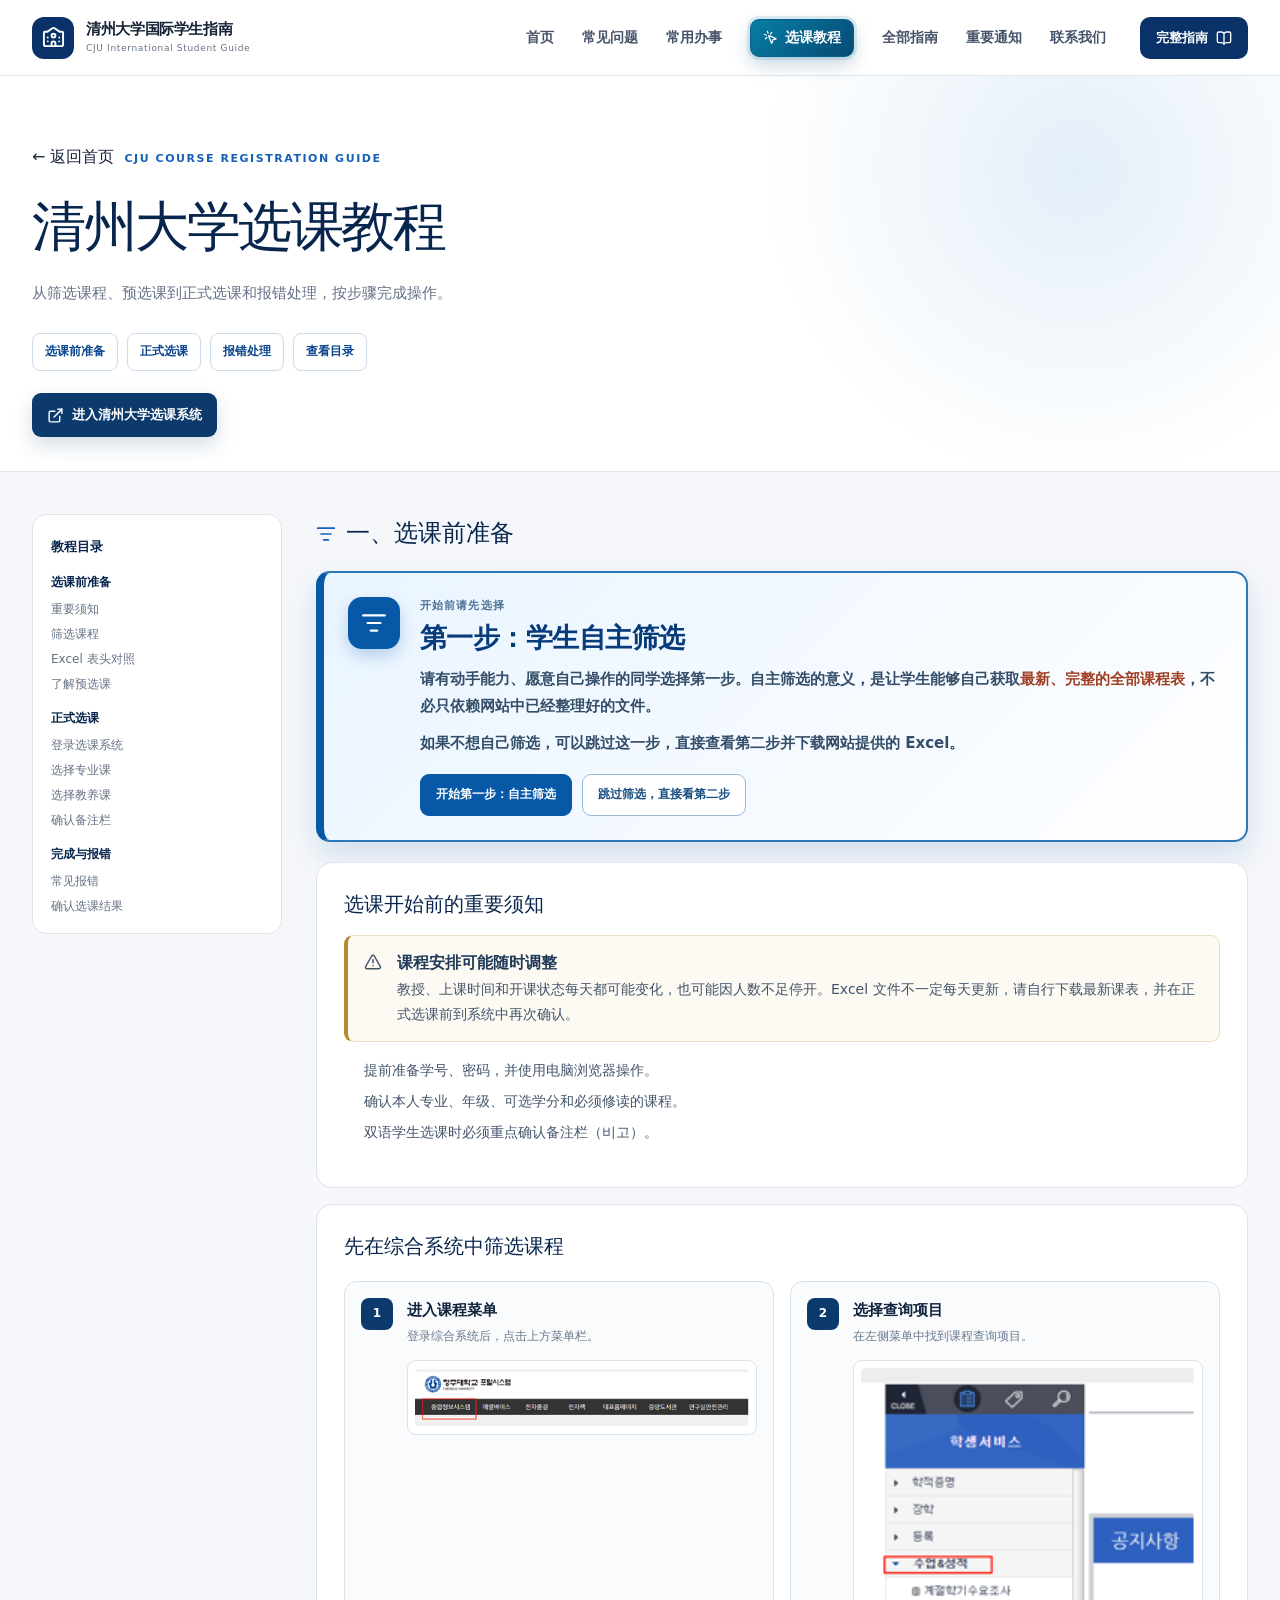
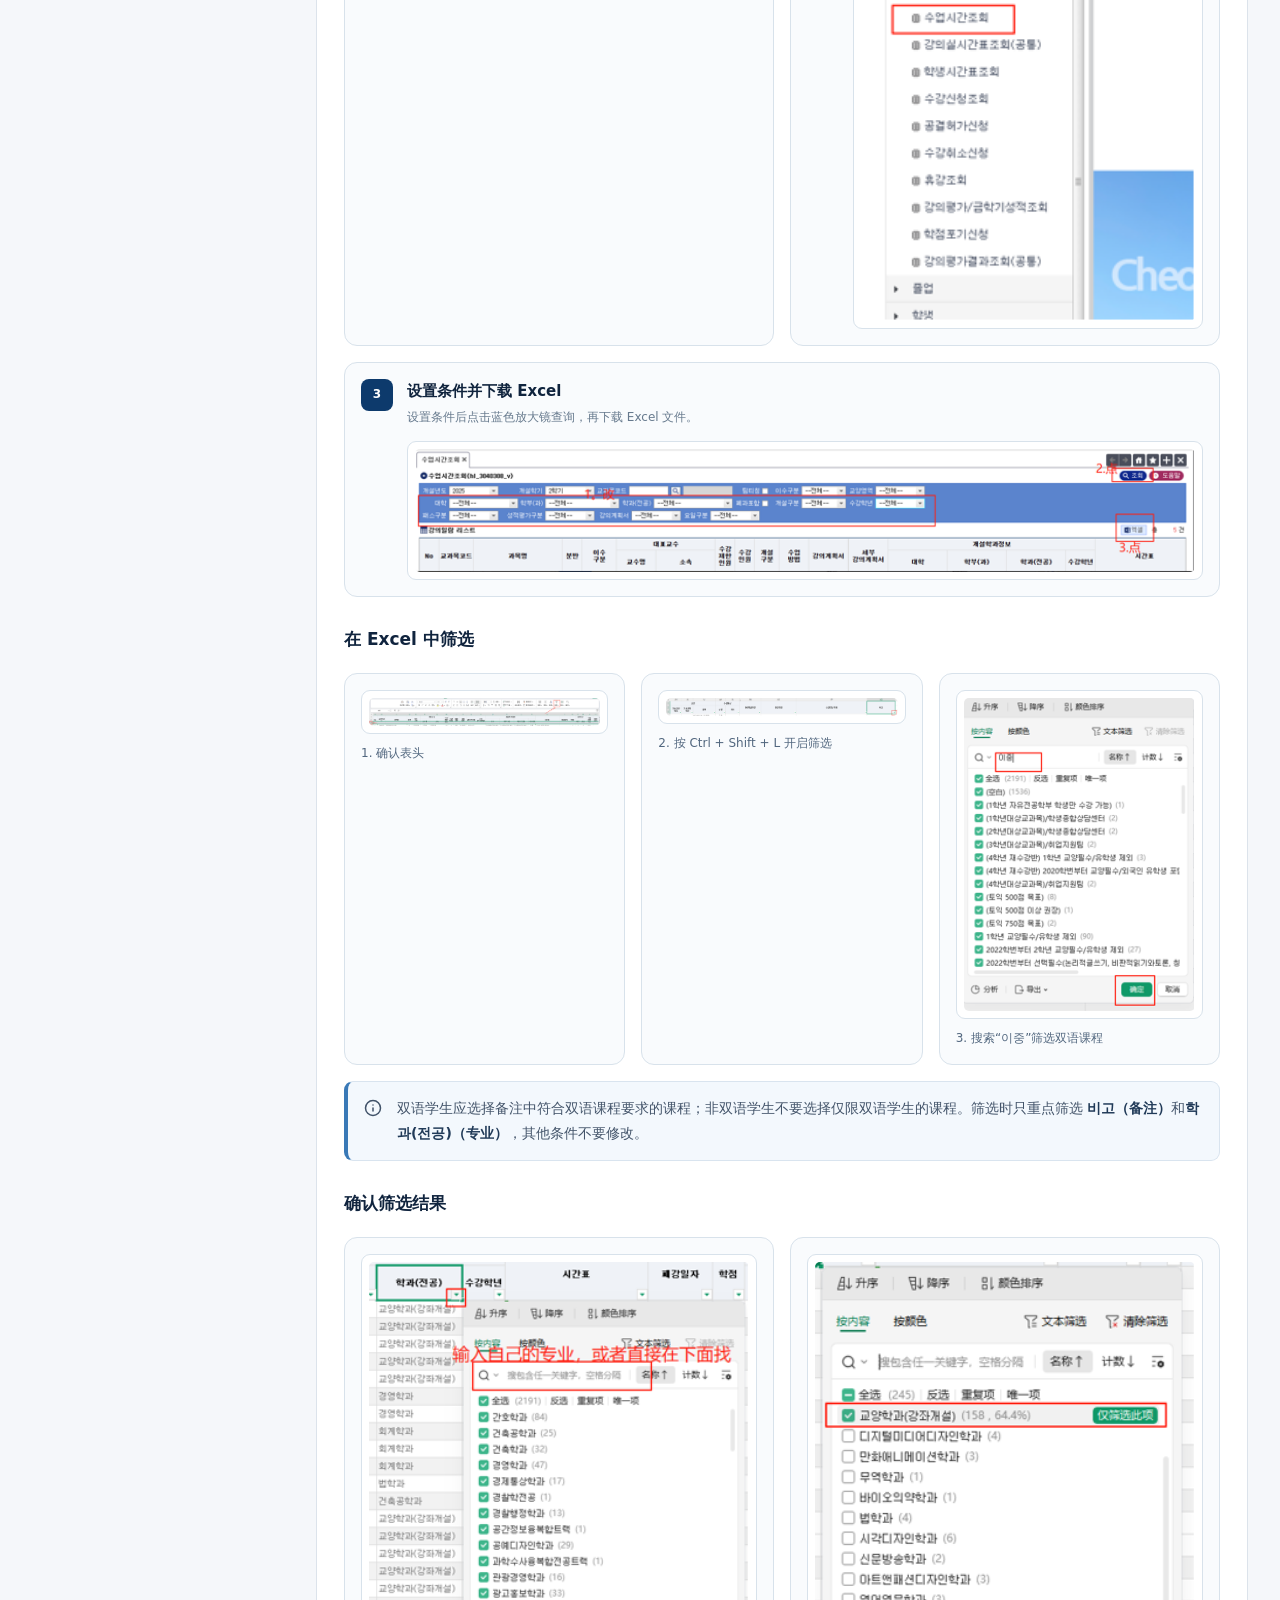
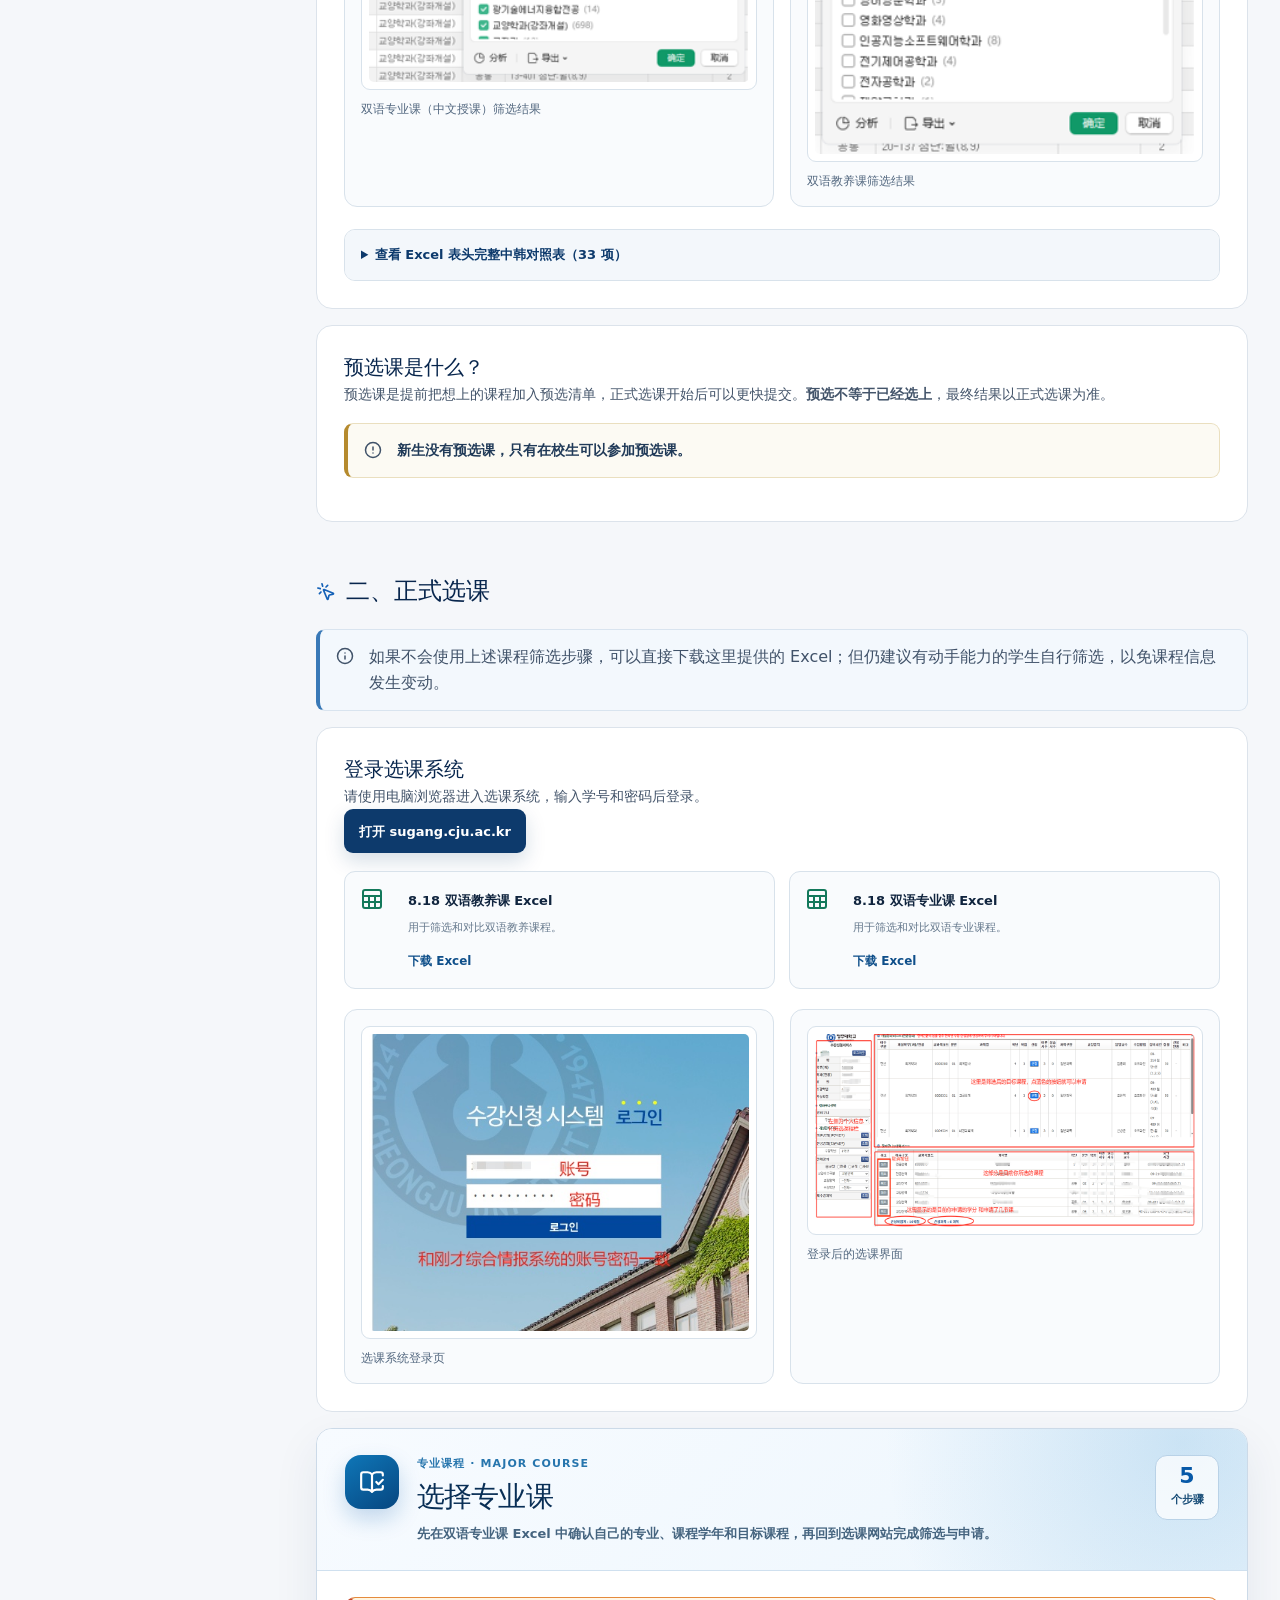
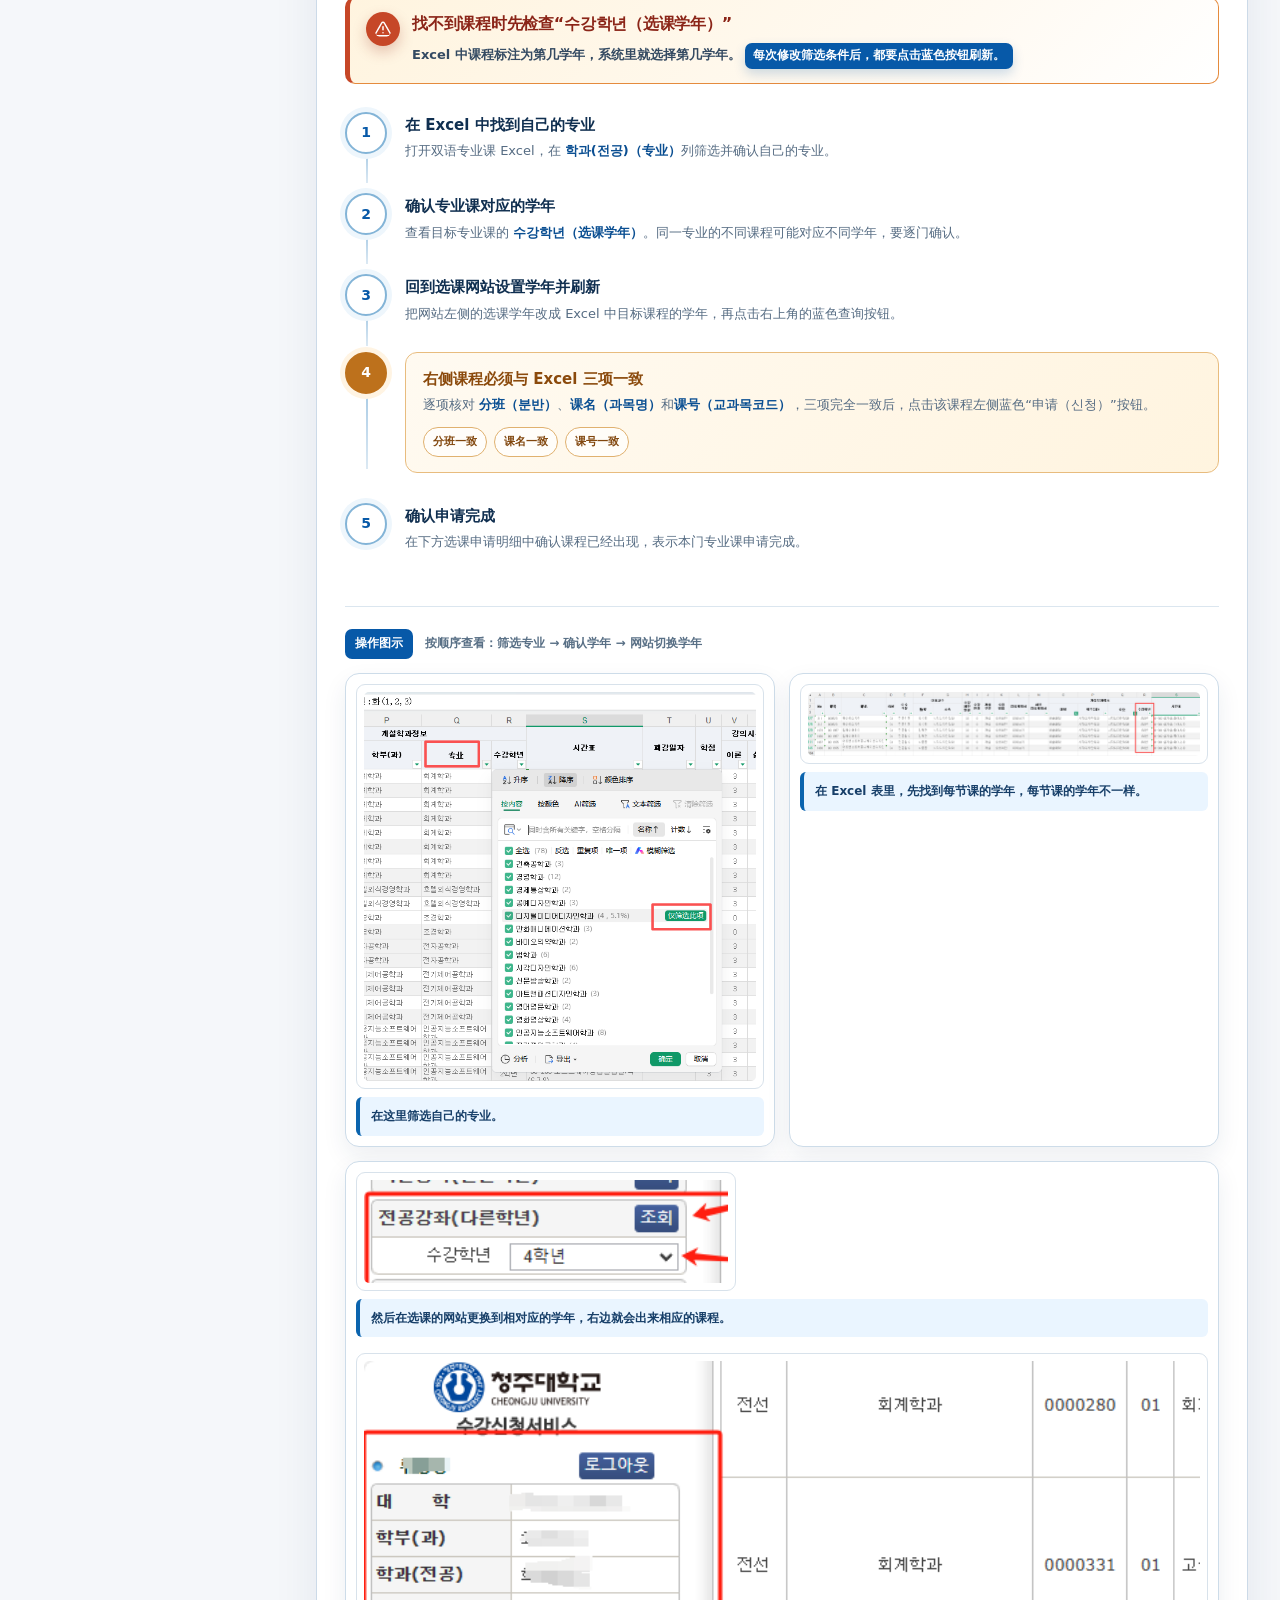
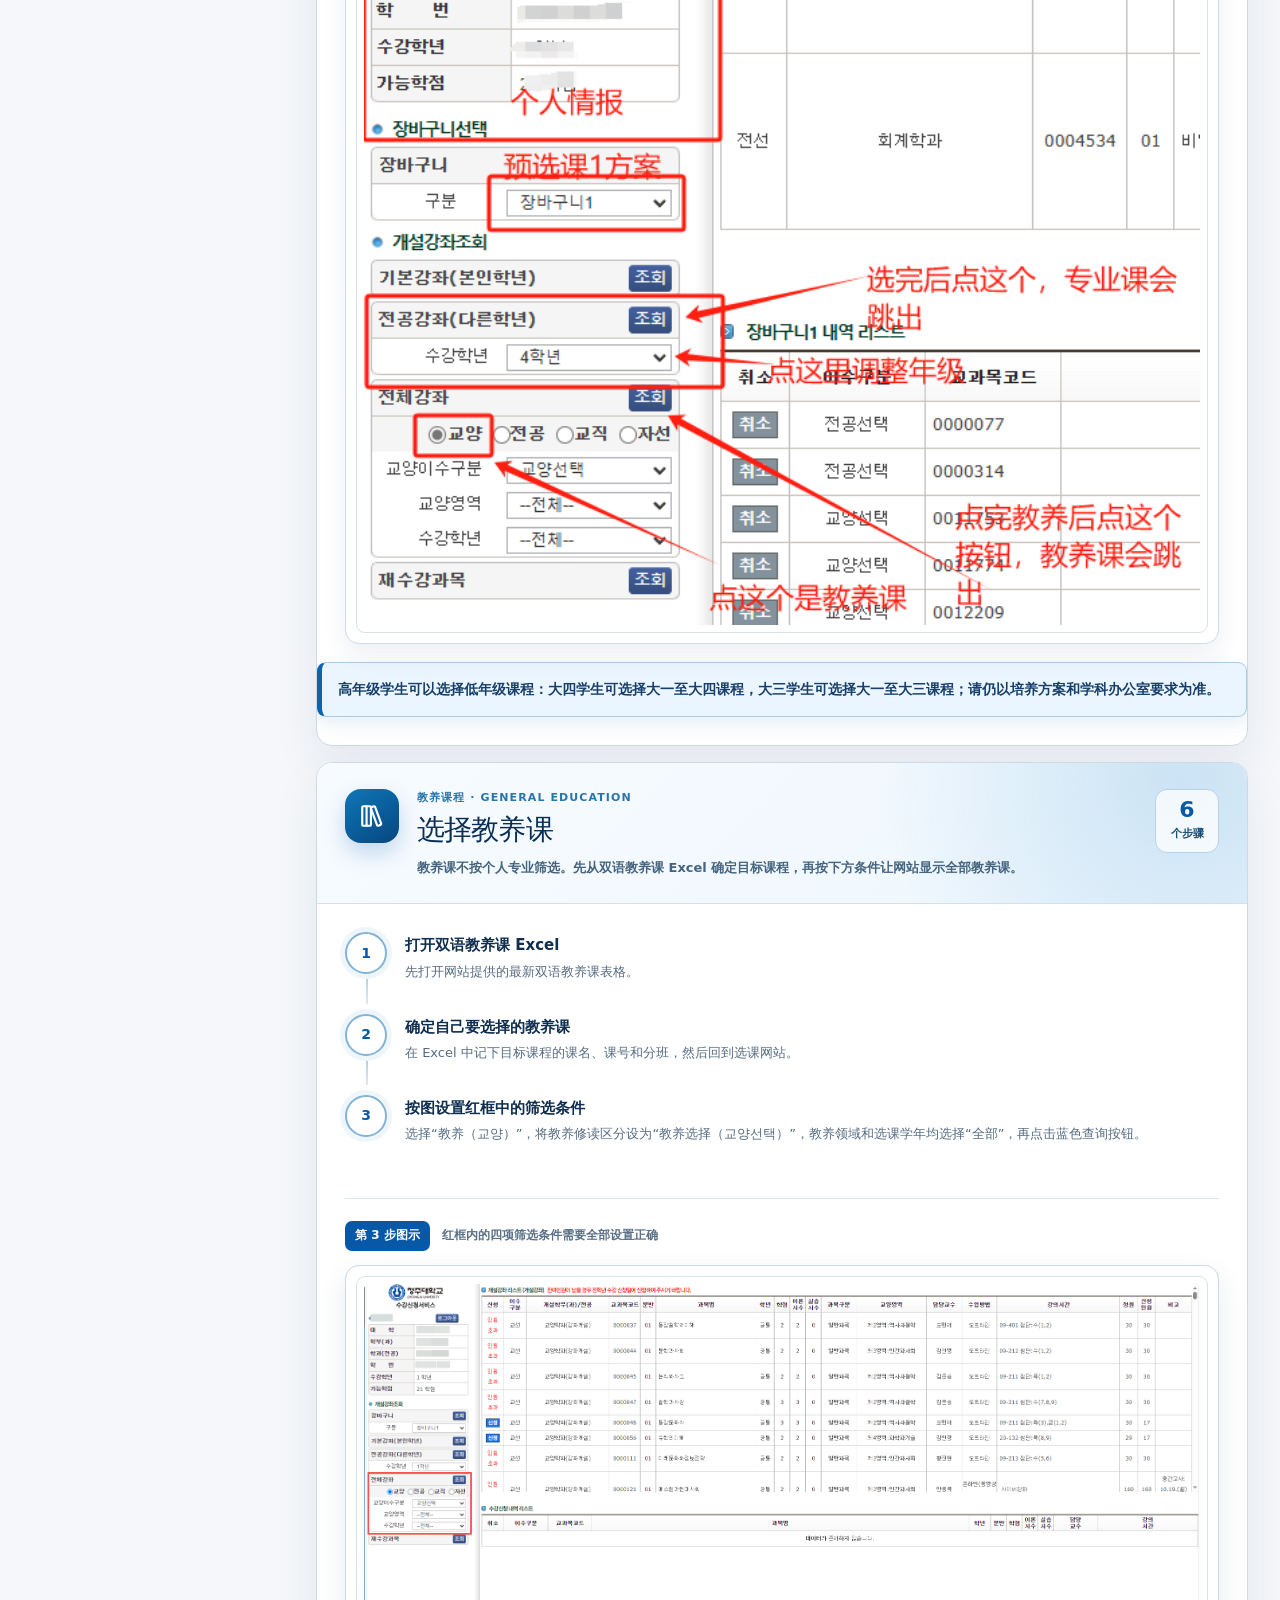
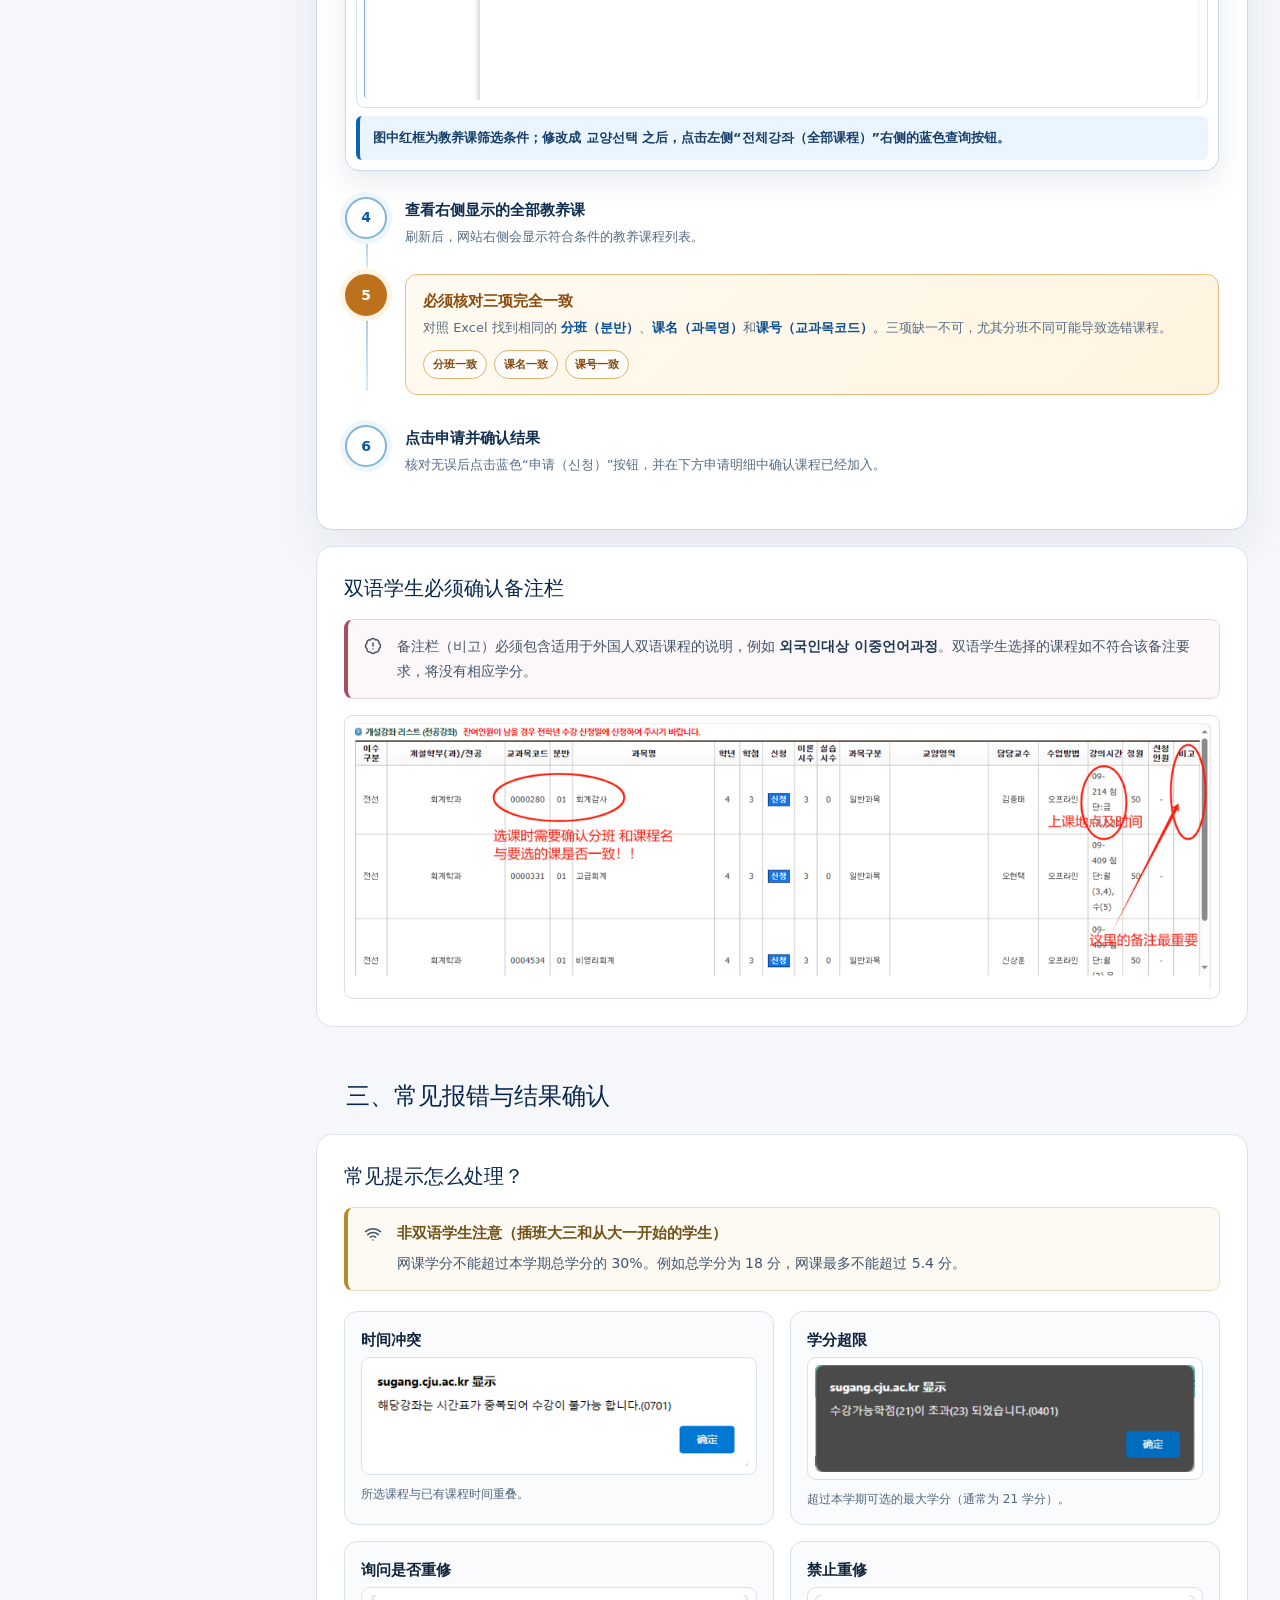
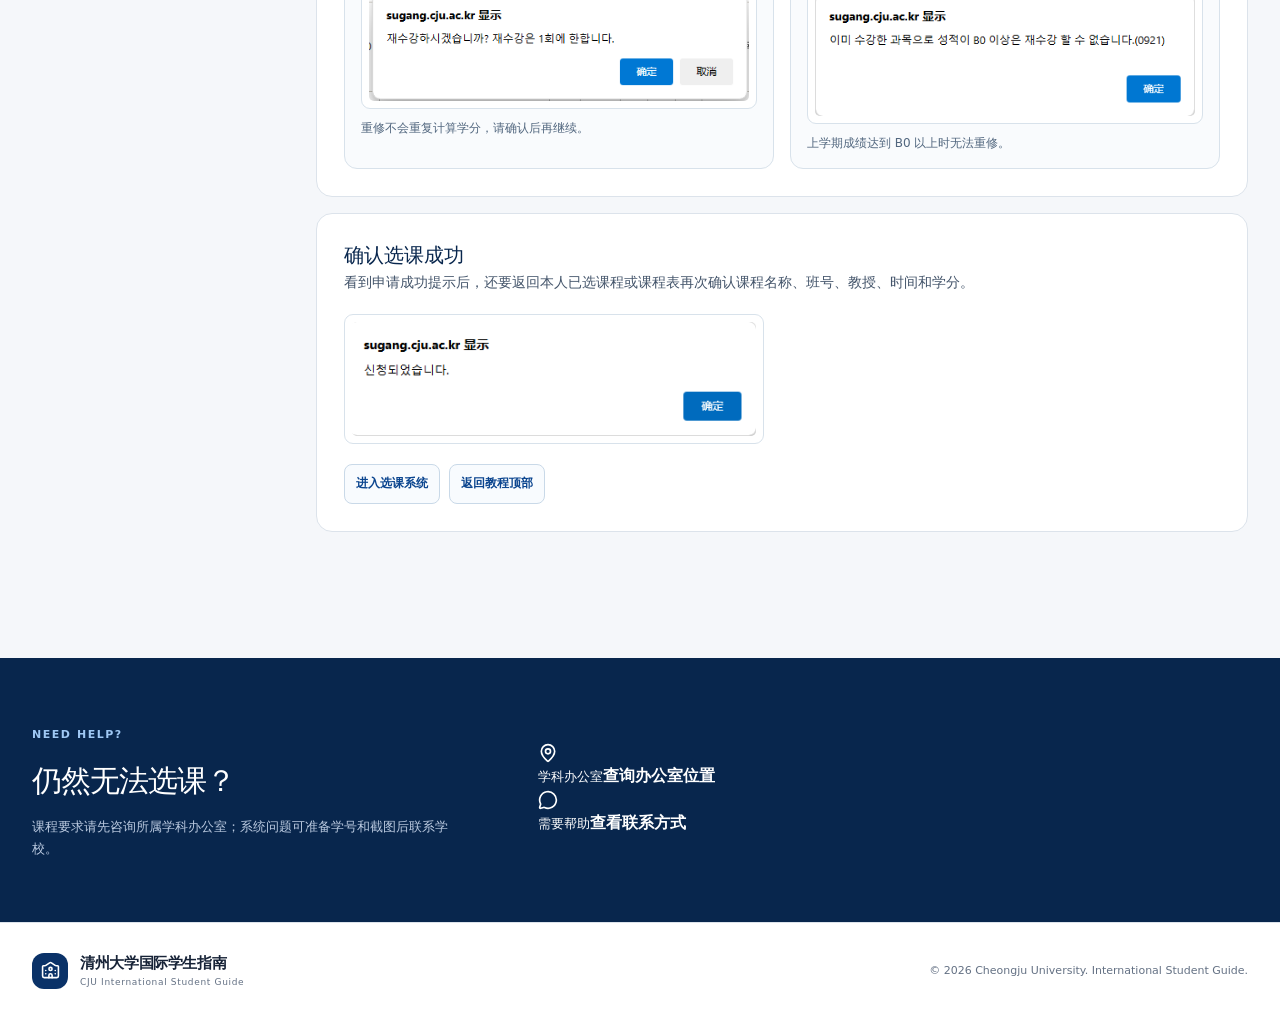
==== course-registration.html @ b204204f "Clarify general course filter instruction" ====
<!doctype html>
<html lang="zh-CN">
  <head>
    <meta charset="UTF-8" />
    <meta name="viewport" content="width=device-width, initial-scale=1.0" />
    <meta name="theme-color" content="#073b7a" />
    <title>清州大学选课教程</title>
    <meta
      name="description"
      content="清州大学国际学生课程筛选、预选课、正式选课和常见报错教程。"
    />
    <link href="assets/css/site.css?v=20260805-3" rel="stylesheet" />
    <link href="assets/css/portal-fixes.css?v=20260818-3" rel="stylesheet" />
  </head>
  <body class="portal-page faq-page course-registration-page">
    <header class="portal-header" data-portal-page="course"></header>

    <main>
      <section class="faq-hero course-registration-hero">
        <div class="portal-container">
          <a class="portal-breadcrumb" href="index.html">← 返回首页</a
          ><span class="portal-eyebrow">CJU COURSE REGISTRATION GUIDE</span>
          <h1>清州大学选课教程</h1>
          <p>从筛选课程、预选课到正式选课和报错处理，按步骤完成操作。</p>
          <nav class="faq-quick-nav" aria-label="选课教程目录">
            <a href="#prepare">选课前准备</a><a href="#register">正式选课</a
            ><a href="#errors">报错处理</a><a href="#course-directory">查看目录</a>
          </nav>
          <a
            class="course-system-button"
            href="https://sugang.cju.ac.kr"
            target="_blank"
            rel="noopener noreferrer"
          >
            <svg aria-hidden="true">
              <use href="assets/icons/lucide.svg#external-link"></use>
            </svg>
            进入清州大学选课系统
          </a>
        </div>
      </section>

      <div class="portal-container faq-layout course-registration-layout">
        <aside
          class="faq-directory"
          id="course-directory"
          aria-label="选课教程目录"
        >
          <strong>教程目录</strong>
          <nav aria-label="选课前准备">
            <span>选课前准备</span><a href="#important-notice">重要须知</a
            ><a href="#screen-courses">筛选课程</a
            ><a href="#term-table">Excel 表头对照</a
            ><a href="#preregistration">了解预选课</a>
          </nav>
          <nav aria-label="正式选课">
            <span>正式选课</span><a href="#login">登录选课系统</a
            ><a href="#choose-year">选择专业课</a
            ><a href="#choose-general">选择教养课</a
            ><a href="#check-remarks">确认备注栏</a>
          </nav>
          <nav aria-label="选课结果">
            <span>完成与报错</span><a href="#errors">常见报错</a
            ><a href="#success-check">确认选课结果</a>
          </nav>
        </aside>

        <div class="faq-content course-registration-content">
          <section class="faq-phase" id="prepare" aria-labelledby="prepare-title">
            <h2 class="faq-phase-title" id="prepare-title">
              <svg aria-hidden="true">
                <use href="assets/icons/lucide.svg#list-filter"></use></svg
              >一、选课前准备
            </h2>

            <div class="course-screening-choice" role="note">
              <svg aria-hidden="true">
                <use href="assets/icons/lucide.svg#list-filter"></use>
              </svg>
              <div>
                <span class="course-screening-choice-label">开始前请先选择</span>
                <strong>第一步：学生自主筛选</strong>
                <p>
                  请有动手能力、愿意自己操作的同学选择第一步。自主筛选的意义，是让学生能够自己获取<strong>最新、完整的全部课程表</strong>，不必只依赖网站中已经整理好的文件。
                </p>
                <p>
                  如果不想自己筛选，可以跳过这一步，直接查看第二步并下载网站提供的 Excel。
                </p>
                <div class="course-screening-choice-actions">
                  <a href="#screen-courses">开始第一步：自主筛选</a>
                  <a href="#register">跳过筛选，直接看第二步</a>
                </div>
              </div>
            </div>

            <article class="faq-article" id="important-notice">
              <h3>选课开始前的重要须知</h3>
              <div class="course-alert course-alert-warning">
                <svg aria-hidden="true">
                  <use href="assets/icons/lucide.svg#triangle-alert"></use>
                </svg>
                <div>
                  <strong>课程安排可能随时调整</strong>
                  <p>
                    教授、上课时间和开课状态每天都可能变化，也可能因人数不足停开。Excel
                    文件不一定每天更新，请自行下载最新课表，并在正式选课前到系统中再次确认。
                  </p>
                </div>
              </div>
              <ul>
                <li>提前准备学号、密码，并使用电脑浏览器操作。</li>
                <li>确认本人专业、年级、可选学分和必须修读的课程。</li>
                <li>双语学生选课时必须重点确认备注栏（비고）。</li>
              </ul>
            </article>

            <article class="faq-article" id="screen-courses">
              <h3>先在综合系统中筛选课程</h3>
              <div class="course-step-grid">
                <section class="course-step-card">
                  <span>1</span>
                  <div><h4>进入课程菜单</h4><p>登录综合系统后，点击上方菜单栏。</p></div>
                  <button class="course-image-button" type="button">
                    <img src="course_screen_step1.png" alt="进入课程筛选菜单" />
                  </button>
                </section>
                <section class="course-step-card">
                  <span>2</span>
                  <div><h4>选择查询项目</h4><p>在左侧菜单中找到课程查询项目。</p></div>
                  <button class="course-image-button" type="button">
                    <img src="course_screen_step2.png" alt="选择课程查询项目" />
                  </button>
                </section>
                <section class="course-step-card course-step-wide">
                  <span>3</span>
                  <div>
                    <h4>设置条件并下载 Excel</h4>
                    <p>设置条件后点击蓝色放大镜查询，再下载 Excel 文件。</p>
                  </div>
                  <button class="course-image-button" type="button">
                    <img src="course_screen_step3.png" alt="设置课程筛选条件并下载Excel" />
                  </button>
                </section>
              </div>
              <h4 class="course-subtitle">在 Excel 中筛选</h4>
              <div class="course-image-grid course-image-grid-three">
                <figure>
                  <button class="course-image-button" type="button">
                    <img src="excel_step_1.png" alt="查看Excel表头" />
                  </button>
                  <figcaption>1. 确认表头</figcaption>
                </figure>
                <figure>
                  <button class="course-image-button" type="button">
                    <img src="excel_step_2.png" alt="开启Excel筛选" />
                  </button>
                  <figcaption>2. 按 Ctrl + Shift + L 开启筛选</figcaption>
                </figure>
                <figure>
                  <button class="course-image-button" type="button">
                    <img src="excel_step_3.png" alt="筛选双语课程" />
                  </button>
                  <figcaption>3. 搜索“이중”筛选双语课程</figcaption>
                </figure>
              </div>
              <div class="course-alert course-alert-info">
                <svg aria-hidden="true"><use href="assets/icons/lucide.svg#info"></use></svg>
                <div>
                  <p>
                    双语学生应选择备注中符合双语课程要求的课程；非双语学生不要选择仅限双语学生的课程。筛选时只重点筛选
                    <strong>비고（备注）</strong>和<strong>학과(전공)（专业）</strong>，其他条件不要修改。
                  </p>
                </div>
              </div>
              <h4 class="course-subtitle">确认筛选结果</h4>
              <div class="course-image-grid">
                <figure>
                  <button class="course-image-button" type="button">
                    <img src="excel_result_major.png" alt="双语专业课筛选结果示例" />
                  </button>
                  <figcaption>双语专业课（中文授课）筛选结果</figcaption>
                </figure>
                <figure>
                  <button class="course-image-button" type="button">
                    <img src="excel_result_general.png" alt="双语教养课筛选结果示例" />
                  </button>
                  <figcaption>双语教养课筛选结果</figcaption>
                </figure>
              </div>
              <details class="course-term-table" id="term-table">
                <summary>查看 Excel 表头完整中韩对照表（33 项）</summary>
                <div>
                  <table>
                    <thead>
                      <tr><th>No</th><th>韩文</th><th>中文</th></tr>
                    </thead>
                    <tbody>
                      <tr><td>1</td><td>비고</td><td>备注（重要）</td></tr>
                      <tr><td>2</td><td>교과목코드</td><td>课程代码</td></tr>
                      <tr><td>3</td><td>과목명</td><td>课程名称</td></tr>
                      <tr><td>4</td><td>분반</td><td>分班／班号（Section）</td></tr>
                      <tr><td>5</td><td>이수구분</td><td>修读类别／修课区分</td></tr>
                      <tr><td>6</td><td>대표교수</td><td>负责教授</td></tr>
                      <tr><td>7</td><td>수강제한인원</td><td>选课人数上限</td></tr>
                      <tr><td>8</td><td>수강인원</td><td>已选人数</td></tr>
                      <tr><td>9</td><td>개설구분</td><td>开课类别／开设区分</td></tr>
                      <tr><td>10</td><td>수업방법</td><td>授课方式（线上／线下／混合等）</td></tr>
                      <tr><td>11</td><td>강의계획서</td><td>课程教学大纲</td></tr>
                      <tr><td>12</td><td>강의미리보기</td><td>课程预览</td></tr>
                      <tr><td>13</td><td>세부 강의계획서</td><td>详细教学计划</td></tr>
                      <tr><td>14</td><td>개설학과정보</td><td>开课院系信息（组）</td></tr>
                      <tr><td>15</td><td>시간표</td><td>课表／时间表</td></tr>
                      <tr><td>16</td><td>폐강일자</td><td>撤课／停开日期</td></tr>
                      <tr><td>17</td><td>학점</td><td>学分</td></tr>
                      <tr><td>18</td><td>강의시수</td><td>授课时数</td></tr>
                      <tr><td>19</td><td>수업진행구분</td><td>授课实施类别（进程区分）</td></tr>
                      <tr><td>20</td><td>90분 여부</td><td>是否为 90 分钟（单节）</td></tr>
                      <tr><td>21</td><td>패스 과목 여부</td><td>是否为 P/F 课程（及格／不计分）</td></tr>
                      <tr><td>22</td><td>성적 평가 구분</td><td>成绩评定方式</td></tr>
                      <tr><td>23</td><td>상대 평가 구분</td><td>相对评价区分（曲线评分）</td></tr>
                      <tr><td>24</td><td>강의 평가 여부</td><td>是否进行课程评估</td></tr>
                      <tr><td>25</td><td>강좌유형</td><td>课程／讲座类型</td></tr>
                      <tr><td>26</td><td>교과목유형</td><td>科目类型</td></tr>
                      <tr><td>27</td><td>강의유형</td><td>授课类型（讲授／研讨／实验等）</td></tr>
                      <tr><td>28</td><td>교과요소</td><td>课程要素</td></tr>
                      <tr><td>29</td><td>교양</td><td>通识（组）</td></tr>
                      <tr><td>30</td><td>수강대상</td><td>选课对象／面向对象</td></tr>
                      <tr><td>31</td><td>8대핵심역량</td><td>八大核心能力</td></tr>
                      <tr><td>32</td><td>전공역량</td><td>专业能力</td></tr>
                      <tr><td>33</td><td>수강가능학과</td><td>可选课院系／专业</td></tr>
                    </tbody>
                  </table>
                </div>
              </details>
            </article>

            <article class="faq-article" id="preregistration">
              <h3>预选课是什么？</h3>
              <p>
                预选课是提前把想上的课程加入预选清单，正式选课开始后可以更快提交。<strong>预选不等于已经选上</strong>，最终结果以正式选课为准。
              </p>
              <div class="course-alert course-alert-warning">
                <svg aria-hidden="true"><use href="assets/icons/lucide.svg#circle-alert"></use></svg>
                <p><strong>新生没有预选课，只有在校生可以参加预选课。</strong></p>
              </div>
            </article>
          </section>

          <section class="faq-phase" id="register" aria-labelledby="register-title">
            <h2 class="faq-phase-title" id="register-title">
              <svg aria-hidden="true">
                <use href="assets/icons/lucide.svg#mouse-pointer-click"></use></svg
              >二、正式选课
            </h2>
            <div class="course-alert">
              <svg aria-hidden="true"><use href="assets/icons/lucide.svg#info"></use></svg>
              <p>
                如果不会使用上述课程筛选步骤，可以直接下载这里提供的 Excel；但仍建议有动手能力的学生自行筛选，以免课程信息发生变动。
              </p>
            </div>

            <article class="faq-article" id="login">
              <h3>登录选课系统</h3>
              <p>请使用电脑浏览器进入选课系统，输入学号和密码后登录。</p>
              <a
                class="course-inline-link"
                href="https://sugang.cju.ac.kr"
                target="_blank"
                rel="noopener noreferrer"
                >打开 sugang.cju.ac.kr</a
              >
              <div class="course-download-grid">
                <section>
                  <svg aria-hidden="true"><use href="assets/icons/lucide.svg#sheet"></use></svg>
                  <div>
                    <strong>8.18 双语教养课 Excel</strong>
                    <p>用于筛选和对比双语教养课程。</p>
                    <a
                      href="downloads/2026-08-18-bilingual-general-courses.xlsx"
                      download="8.18 双语教养课.xlsx"
                      >下载 Excel</a
                    >
                  </div>
                </section>
                <section>
                  <svg aria-hidden="true"><use href="assets/icons/lucide.svg#sheet"></use></svg>
                  <div>
                    <strong>8.18 双语专业课 Excel</strong>
                    <p>用于筛选和对比双语专业课程。</p>
                    <a
                      href="downloads/2026-08-18-bilingual-major-courses.xlsx"
                      download="8.18 双语专业课.xlsx"
                      >下载 Excel</a
                    >
                  </div>
                </section>
              </div>
              <div class="course-image-grid">
                <figure>
                  <button class="course-image-button" type="button">
                    <img src="sugang_main.png" alt="清州大学选课系统登录页面" />
                  </button>
                  <figcaption>选课系统登录页</figcaption>
                </figure>
                <figure>
                  <button class="course-image-button" type="button">
                    <img src="sugang_interface_1.png" alt="清州大学选课系统主界面" />
                  </button>
                  <figcaption>登录后的选课界面</figcaption>
                </figure>
              </div>
            </article>

            <article class="faq-article course-path-module course-path-major" id="choose-year">
              <header class="course-path-header">
                <span class="course-path-icon" aria-hidden="true">
                  <svg><use href="assets/icons/lucide.svg#book-open-check"></use></svg>
                </span>
                <div class="course-path-heading">
                  <span class="course-path-eyebrow">专业课程 · MAJOR COURSE</span>
                  <h3>选择专业课</h3>
                  <p class="course-section-lead">
                    先在双语专业课 Excel 中确认自己的专业、课程学年和目标课程，再回到选课网站完成筛选与申请。
                  </p>
                </div>
                <span class="course-path-count"><strong>5</strong><small>个步骤</small></span>
              </header>
              <div class="course-alert course-alert-critical" role="alert">
                <svg aria-hidden="true"><use href="assets/icons/lucide.svg#triangle-alert"></use></svg>
                <div>
                  <strong>找不到课程时先检查“수강학년（选课学年）”</strong>
                  <p>
                    Excel 中课程标注为第几学年，系统里就选择第几学年。<span
                      >每次修改筛选条件后，都要点击蓝色按钮刷新。</span
                    >
                  </p>
                </div>
              </div>
              <ol class="course-selection-flow" aria-label="专业课选择步骤">
                <li>
                  <span>1</span>
                  <div>
                    <strong>在 Excel 中找到自己的专业</strong>
                    <p>打开双语专业课 Excel，在 <b>학과(전공)（专业）</b>列筛选并确认自己的专业。</p>
                  </div>
                </li>
                <li>
                  <span>2</span>
                  <div>
                    <strong>确认专业课对应的学年</strong>
                    <p>查看目标专业课的 <b>수강학년（选课学年）</b>。同一专业的不同课程可能对应不同学年，要逐门确认。</p>
                  </div>
                </li>
                <li>
                  <span>3</span>
                  <div>
                    <strong>回到选课网站设置学年并刷新</strong>
                    <p>把网站左侧的选课学年改成 Excel 中目标课程的学年，再点击右上角的蓝色查询按钮。</p>
                  </div>
                </li>
                <li class="course-selection-match">
                  <span>4</span>
                  <div>
                    <strong>右侧课程必须与 Excel 三项一致</strong>
                    <p>逐项核对 <b>分班（분반）</b>、<b>课名（과목명）</b>和<b>课号（교과목코드）</b>，三项完全一致后，点击该课程左侧蓝色“申请（신청）”按钮。</p>
                    <span class="course-match-pills"><em>分班一致</em><em>课名一致</em><em>课号一致</em></span>
                  </div>
                </li>
                <li>
                  <span>5</span>
                  <div>
                    <strong>确认申请完成</strong>
                    <p>在下方选课申请明细中确认课程已经出现，表示本门专业课申请完成。</p>
                  </div>
                </li>
              </ol>
              <div class="course-reference-heading">
                <span>操作图示</span>
                <p>按顺序查看：筛选专业 → 确认学年 → 网站切换学年</p>
              </div>
              <div class="course-year-steps">
                <figure class="course-year-step course-year-step-filter">
                  <button class="course-image-button" type="button">
                    <img
                      loading="lazy"
                      decoding="async"
                      src="course_major_filter.png"
                      alt="在 Excel 专业列中筛选自己的专业"
                    />
                  </button>
                  <figcaption>在这里筛选自己的专业。</figcaption>
                </figure>
                <figure class="course-year-step course-year-step-excel">
                  <button class="course-image-button" type="button">
                    <img
                      loading="lazy"
                      decoding="async"
                      src="course_year_excel.png"
                      alt="在 Excel 选课学年列中确认每节课的学年"
                    />
                  </button>
                  <figcaption>
                    在 Excel 表里，先找到每节课的学年，每节课的学年不一样。
                  </figcaption>
                </figure>
                <figure class="course-year-step course-year-step-system">
                  <button class="course-image-button" type="button">
                    <img
                      loading="lazy"
                      decoding="async"
                      src="course_year_system.png"
                      alt="在选课网站切换到课程对应的选课学年"
                    />
                  </button>
                  <figcaption>
                    然后在选课的网站更换到相对应的学年，右边就会出来相应的课程。
                  </figcaption>
                  <button
                    class="course-image-button course-year-result-image"
                    type="button"
                  >
                    <img
                      loading="lazy"
                      decoding="async"
                      src="sugang_refresh.png"
                      alt="选择对应学年并刷新后显示相应课程"
                    />
                  </button>
                </figure>
              </div>
              <p class="course-year-scope-note">
                高年级学生可以选择低年级课程：大四学生可选择大一至大四课程，大三学生可选择大一至大三课程；请仍以培养方案和学科办公室要求为准。
              </p>
            </article>

            <article class="faq-article course-path-module course-path-general" id="choose-general">
              <header class="course-path-header">
                <span class="course-path-icon" aria-hidden="true">
                  <svg><use href="assets/icons/lucide.svg#library-big"></use></svg>
                </span>
                <div class="course-path-heading">
                  <span class="course-path-eyebrow">教养课程 · GENERAL EDUCATION</span>
                  <h3>选择教养课</h3>
                  <p class="course-section-lead">
                    教养课不按个人专业筛选。先从双语教养课 Excel 确定目标课程，再按下方条件让网站显示全部教养课。
                  </p>
                </div>
                <span class="course-path-count"><strong>6</strong><small>个步骤</small></span>
              </header>
              <ol class="course-selection-flow" aria-label="教养课选择步骤前半部分">
                <li>
                  <span>1</span>
                  <div>
                    <strong>打开双语教养课 Excel</strong>
                    <p>先打开网站提供的最新双语教养课表格。</p>
                  </div>
                </li>
                <li>
                  <span>2</span>
                  <div>
                    <strong>确定自己要选择的教养课</strong>
                    <p>在 Excel 中记下目标课程的课名、课号和分班，然后回到选课网站。</p>
                  </div>
                </li>
                <li>
                  <span>3</span>
                  <div>
                    <strong>按图设置红框中的筛选条件</strong>
                    <p>选择“教养（교양）”，将教养修读区分设为“教养选择（교양선택）”，教养领域和选课学年均选择“全部”，再点击蓝色查询按钮。</p>
                  </div>
                </li>
              </ol>
              <div class="course-reference-heading course-reference-heading-compact">
                <span>第 3 步图示</span>
                <p>红框内的四项筛选条件需要全部设置正确</p>
              </div>
              <figure class="course-general-filter-figure">
                <button class="course-image-button" type="button">
                  <img
                    loading="lazy"
                    decoding="async"
                    src="course_general_filter.png"
                    alt="教养课筛选条件：选择教养、教养选择，并将教养领域和选课学年设为全部"
                  />
                </button>
                <figcaption>图中红框为教养课筛选条件；修改成 교양선택 之后，点击左侧“전체강좌（全部课程）”右侧的蓝色查询按钮。</figcaption>
              </figure>
              <ol class="course-selection-flow course-selection-flow-continued" aria-label="教养课选择步骤后半部分">
                <li>
                  <span>4</span>
                  <div>
                    <strong>查看右侧显示的全部教养课</strong>
                    <p>刷新后，网站右侧会显示符合条件的教养课程列表。</p>
                  </div>
                </li>
                <li class="course-selection-match">
                  <span>5</span>
                  <div>
                    <strong>必须核对三项完全一致</strong>
                    <p>对照 Excel 找到相同的 <b>分班（분반）</b>、<b>课名（과목명）</b>和<b>课号（교과목코드）</b>。三项缺一不可，尤其分班不同可能导致选错课程。</p>
                    <span class="course-match-pills"><em>分班一致</em><em>课名一致</em><em>课号一致</em></span>
                  </div>
                </li>
                <li>
                  <span>6</span>
                  <div>
                    <strong>点击申请并确认结果</strong>
                    <p>核对无误后点击蓝色“申请（신청）”按钮，并在下方申请明细中确认课程已经加入。</p>
                  </div>
                </li>
              </ol>
            </article>

            <article class="faq-article" id="check-remarks">
              <h3>双语学生必须确认备注栏</h3>
              <div class="course-alert course-alert-danger">
                <svg aria-hidden="true"><use href="assets/icons/lucide.svg#badge-alert"></use></svg>
                <p>
                  备注栏（비고）必须包含适用于外国人双语课程的说明，例如
                  <strong>외국인대상 이중언어과정</strong>。双语学生选择的课程如不符合该备注要求，将没有相应学分。
                </p>
              </div>
              <button class="course-image-button" type="button">
                <img src="sugang_remarks.png" alt="选课系统备注栏确认示意图" />
              </button>
            </article>
          </section>

          <section class="faq-phase" id="errors" aria-labelledby="errors-title">
            <h2 class="faq-phase-title" id="errors-title">
              <svg aria-hidden="true">
                <use href="assets/icons/lucide.svg#circle-help"></use></svg
              >三、常见报错与结果确认
            </h2>
            <article class="faq-article">
              <h3>常见提示怎么处理？</h3>
              <div class="course-alert course-alert-warning">
                <svg aria-hidden="true"><use href="assets/icons/lucide.svg#wifi"></use></svg>
                <div>
                  <strong class="course-alert-heading"
                    >非双语学生注意（插班大三和从大一开始的学生）</strong
                  >
                  <p>
                    网课学分不能超过本学期总学分的 30%。例如总学分为 18 分，网课最多不能超过
                    5.4 分。
                  </p>
                </div>
              </div>
              <div class="course-error-grid">
                <figure>
                  <h4>时间冲突</h4>
                  <button class="course-image-button" type="button">
                    <img src="sugang_error_1.png" alt="选课时间冲突提示" />
                  </button>
                  <figcaption>所选课程与已有课程时间重叠。</figcaption>
                </figure>
                <figure>
                  <h4>学分超限</h4>
                  <button class="course-image-button" type="button">
                    <img src="sugang_credit_limit.png" alt="选课学分超限提示" />
                  </button>
                  <figcaption>超过本学期可选的最大学分（通常为 21 学分）。</figcaption>
                </figure>
                <figure>
                  <h4>询问是否重修</h4>
                  <button class="course-image-button" type="button">
                    <img src="sugang_retake_ask.png" alt="选课系统询问是否重修" />
                  </button>
                  <figcaption>重修不会重复计算学分，请确认后再继续。</figcaption>
                </figure>
                <figure>
                  <h4>禁止重修</h4>
                  <button class="course-image-button" type="button">
                    <img src="sugang_retake_ban.png" alt="选课系统禁止重修提示" />
                  </button>
                  <figcaption>上学期成绩达到 B0 以上时无法重修。</figcaption>
                </figure>
              </div>
            </article>

            <article class="faq-article" id="success-check">
              <h3>确认选课成功</h3>
              <p>
                看到申请成功提示后，还要返回本人已选课程或课程表再次确认课程名称、班号、教授、时间和学分。
              </p>
              <button class="course-image-button course-success-image" type="button">
                <img src="sugang_success.png" alt="课程申请成功提示" />
              </button>
              <div class="faq-actions">
                <a href="https://sugang.cju.ac.kr" target="_blank" rel="noopener noreferrer"
                  >进入选课系统</a
                ><a href="#prepare">返回教程顶部</a>
              </div>
            </article>
          </section>
        </div>
      </div>
    </main>

    <section class="portal-contact" aria-labelledby="contact-title">
      <div class="portal-container portal-contact-layout">
        <div>
          <span class="portal-eyebrow">NEED HELP?</span>
          <h2 id="contact-title">仍然无法选课？</h2>
          <p>课程要求请先咨询所属学科办公室；系统问题可准备学号和截图后联系学校。</p>
        </div>
        <div class="portal-contact-cards">
          <a href="guide.html#department-office"
            ><svg><use href="assets/icons/lucide.svg#map-pin"></use></svg
            ><span><small>学科办公室</small><strong>查询办公室位置</strong></span></a
          ><a href="guide.html#contact"
            ><svg><use href="assets/icons/lucide.svg#message-circle"></use></svg
            ><span><small>需要帮助</small><strong>查看联系方式</strong></span></a
          >
        </div>
      </div>
    </section>
    <footer class="portal-footer">
      <div class="portal-container">
        <a class="portal-brand footer-brand" href="index.html"
          ><span class="portal-brand-mark"
            ><svg>
              <use href="assets/icons/lucide.svg#university"></use></svg></span
          ><span
            ><strong>清州大学国际学生指南</strong
            ><small>CJU International Student Guide</small></span
          ></a
        >
        <p>
          © <span id="current-year">2026</span> Cheongju University.
          International Student Guide.
        </p>
      </div>
    </footer>

    <div class="course-image-modal" role="dialog" aria-modal="true" hidden>
      <button class="course-modal-close" type="button" aria-label="关闭图片">×</button>
      <img src="" alt="" />
      <p></p>
    </div>
    <script src="assets/js/portal-header.js?v=20260811-1" defer></script>
    <script src="assets/js/course-registration.js?v=20260810-1" defer></script>
  </body>
</html>
---- assets/css/site.css ----
*,:after,:before{--tw-border-spacing-x:0;--tw-border-spacing-y:0;--tw-translate-x:0;--tw-translate-y:0;--tw-rotate:0;--tw-skew-x:0;--tw-skew-y:0;--tw-scale-x:1;--tw-scale-y:1;--tw-pan-x: ;--tw-pan-y: ;--tw-pinch-zoom: ;--tw-scroll-snap-strictness:proximity;--tw-gradient-from-position: ;--tw-gradient-via-position: ;--tw-gradient-to-position: ;--tw-ordinal: ;--tw-slashed-zero: ;--tw-numeric-figure: ;--tw-numeric-spacing: ;--tw-numeric-fraction: ;--tw-ring-inset: ;--tw-ring-offset-width:0px;--tw-ring-offset-color:#fff;--tw-ring-color:rgba(59,130,246,.5);--tw-ring-offset-shadow:0 0 #0000;--tw-ring-shadow:0 0 #0000;--tw-shadow:0 0 #0000;--tw-shadow-colored:0 0 #0000;--tw-blur: ;--tw-brightness: ;--tw-contrast: ;--tw-grayscale: ;--tw-hue-rotate: ;--tw-invert: ;--tw-saturate: ;--tw-sepia: ;--tw-drop-shadow: ;--tw-backdrop-blur: ;--tw-backdrop-brightness: ;--tw-backdrop-contrast: ;--tw-backdrop-grayscale: ;--tw-backdrop-hue-rotate: ;--tw-backdrop-invert: ;--tw-backdrop-opacity: ;--tw-backdrop-saturate: ;--tw-backdrop-sepia: ;--tw-contain-size: ;--tw-contain-layout: ;--tw-contain-paint: ;--tw-contain-style: }::backdrop{--tw-border-spacing-x:0;--tw-border-spacing-y:0;--tw-translate-x:0;--tw-translate-y:0;--tw-rotate:0;--tw-skew-x:0;--tw-skew-y:0;--tw-scale-x:1;--tw-scale-y:1;--tw-pan-x: ;--tw-pan-y: ;--tw-pinch-zoom: ;--tw-scroll-snap-strictness:proximity;--tw-gradient-from-position: ;--tw-gradient-via-position: ;--tw-gradient-to-position: ;--tw-ordinal: ;--tw-slashed-zero: ;--tw-numeric-figure: ;--tw-numeric-spacing: ;--tw-numeric-fraction: ;--tw-ring-inset: ;--tw-ring-offset-width:0px;--tw-ring-offset-color:#fff;--tw-ring-color:rgba(59,130,246,.5);--tw-ring-offset-shadow:0 0 #0000;--tw-ring-shadow:0 0 #0000;--tw-shadow:0 0 #0000;--tw-shadow-colored:0 0 #0000;--tw-blur: ;--tw-brightness: ;--tw-contrast: ;--tw-grayscale: ;--tw-hue-rotate: ;--tw-invert: ;--tw-saturate: ;--tw-sepia: ;--tw-drop-shadow: ;--tw-backdrop-blur: ;--tw-backdrop-brightness: ;--tw-backdrop-contrast: ;--tw-backdrop-grayscale: ;--tw-backdrop-hue-rotate: ;--tw-backdrop-invert: ;--tw-backdrop-opacity: ;--tw-backdrop-saturate: ;--tw-backdrop-sepia: ;--tw-contain-size: ;--tw-contain-layout: ;--tw-contain-paint: ;--tw-contain-style: }/*! tailwindcss v3.4.17 | MIT License | https://tailwindcss.com*/*,:after,:before{box-sizing:border-box;border:0 solid #e5e7eb}:after,:before{--tw-content:""}:host,html{line-height:1.5;-webkit-text-size-adjust:100%;-moz-tab-size:4;-o-tab-size:4;tab-size:4;font-family:ui-sans-serif,system-ui,sans-serif,Apple Color Emoji,Segoe UI Emoji,Segoe UI Symbol,Noto Color Emoji;font-feature-settings:normal;font-variation-settings:normal;-webkit-tap-highlight-color:transparent}body{line-height:inherit}hr{height:0;color:inherit;border-top-width:1px}abbr:where([title]){-webkit-text-decoration:underline dotted;text-decoration:underline dotted}h1,h2,h3,h4,h5,h6{font-size:inherit;font-weight:inherit}a{text-decoration:inherit}b,strong{font-weight:bolder}code,kbd,pre,samp{font-family:ui-monospace,SFMono-Regular,Menlo,Monaco,Consolas,Liberation Mono,Courier New,monospace;font-feature-settings:normal;font-variation-settings:normal;font-size:1em}small{font-size:80%}sub,sup{font-size:75%;line-height:0;position:relative;vertical-align:baseline}sub{bottom:-.25em}sup{top:-.5em}table{text-indent:0;border-color:inherit;border-collapse:collapse}button,input,optgroup,select,textarea{font-family:inherit;font-feature-settings:inherit;font-variation-settings:inherit;font-size:100%;font-weight:inherit;line-height:inherit;letter-spacing:inherit;color:inherit;margin:0;padding:0}button,select{text-transform:none}button,input:where([type=button]),input:where([type=reset]),input:where([type=submit]){-webkit-appearance:button;background-color:transparent;background-image:none}:-moz-focusring{outline:auto}:-moz-ui-invalid{box-shadow:none}progress{vertical-align:baseline}::-webkit-inner-spin-button,::-webkit-outer-spin-button{height:auto}[type=search]{-webkit-appearance:textfield;outline-offset:-2px}::-webkit-search-decoration{-webkit-appearance:none}::-webkit-file-upload-button{-webkit-appearance:button;font:inherit}summary{display:list-item}blockquote,dd,dl,figure,h1,h2,h3,h4,h5,h6,hr,p,pre{margin:0}fieldset{margin:0}fieldset,legend{padding:0}menu,ol,ul{list-style:none;margin:0;padding:0}dialog{padding:0}textarea{resize:vertical}input::-moz-placeholder,textarea::-moz-placeholder{opacity:1;color:#9ca3af}input::placeholder,textarea::placeholder{opacity:1;color:#9ca3af}[role=button],button{cursor:pointer}:disabled{cursor:default}audio,canvas,embed,iframe,img,object,svg,video{display:block;vertical-align:middle}img,video{max-width:100%;height:auto}[hidden]:where(:not([hidden=until-found])){display:none}:root{--brand-950:#071a33;--brand-900:#0a274b;--brand-800:#0d3a6c;--brand-700:#0f4f8a;--accent-600:#087ea4;--accent-500:#0b9bc2;--gold-500:#c89b3c;--gold-200:#ead9aa;--surface-page:#f3f6f9;--surface-card:#fff;--surface-soft:#edf3f8;--text-strong:#10243e;--text-body:#334b63;--text-muted:#66798d;--border:#d8e2eb;--success:#13795b;--warning:#9a6700;--danger:#b42318;--notice:#0f6c8d;--radius-sm:8px;--radius-md:14px;--radius-lg:22px;--shadow-sm:0 1px 2px rgba(7,26,51,.05),0 6px 18px rgba(7,26,51,.05);--shadow-md:0 14px 40px rgba(7,26,51,.11);--page-max:1540px;--content-max:900px;--nav-height:72px;--ease:180ms ease}*{box-sizing:border-box}html{scroll-behavior:smooth;scroll-padding-top:calc(var(--nav-height) + 18px)}html.guide-scroll-controlled{scroll-behavior:auto}body{margin:0;color:var(--text-body);background:var(--surface-page);font-family:Inter,Pretendard,Noto Sans SC,Microsoft YaHei,system-ui,-apple-system,sans-serif;line-height:1.65;text-rendering:optimizeLegibility}a{color:inherit;text-decoration:none}button,input{font:inherit}button{cursor:pointer}iframe,img,video{max-width:100%}:focus-visible{outline:3px solid rgba(11,155,194,.45);outline-offset:3px}[hidden]{display:none}.sr-only{position:absolute;width:1px;height:1px;padding:0;margin:-1px;overflow:hidden;clip:rect(0,0,0,0);white-space:nowrap;border-width:0}.fixed{position:fixed}.sticky{position:sticky}.inset-0{inset:0}.bottom-8{bottom:2rem}.right-0{right:0}.right-8{right:2rem}.top-0{top:0}.z-10{z-index:10}.z-30{z-index:30}.z-40{z-index:40}.z-50{z-index:50}.mx-auto{margin-left:auto;margin-right:auto}.my-3{margin-top:.75rem;margin-bottom:.75rem}.my-6{margin-top:1.5rem;margin-bottom:1.5rem}.mb-1{margin-bottom:.25rem}.mb-10{margin-bottom:2.5rem}.mb-16{margin-bottom:4rem}.mb-2{margin-bottom:.5rem}.mb-20{margin-bottom:5rem}.mb-3{margin-bottom:.75rem}.mb-4{margin-bottom:1rem}.mb-6{margin-bottom:1.5rem}.mb-8{margin-bottom:2rem}.ml-2{margin-left:.5rem}.ml-3{margin-left:.75rem}.ml-6{margin-left:1.5rem}.mr-1{margin-right:.25rem}.mr-2{margin-right:.5rem}.mr-3{margin-right:.75rem}.mr-4{margin-right:1rem}.mt-1{margin-top:.25rem}.mt-10{margin-top:2.5rem}.mt-12{margin-top:3rem}.mt-2{margin-top:.5rem}.mt-3{margin-top:.75rem}.mt-4{margin-top:1rem}.mt-6{margin-top:1.5rem}.mt-8{margin-top:2rem}.mt-auto{margin-top:auto}.block{display:block}.inline-block{display:inline-block}.flex{display:flex}.inline-flex{display:inline-flex}.table{display:table}.grid{display:grid}.hidden{display:none}.aspect-video{aspect-ratio:16/9}.h-10{height:2.5rem}.h-2{height:.5rem}.h-6{height:1.5rem}.h-full{height:100%}.min-h-screen{min-height:100vh}.w-1\/2{width:50%}.w-10{width:2.5rem}.w-2{width:.5rem}.w-5{width:1.25rem}.w-6{width:1.5rem}.w-64{width:16rem}.w-72{width:18rem}.w-full{width:100%}.min-w-0{min-width:0}.min-w-full{min-width:100%}.max-w-2xl{max-width:42rem}.max-w-6xl{max-width:72rem}.max-w-md{max-width:28rem}.max-w-xl{max-width:36rem}.flex-1{flex:1 1 0%}.flex-shrink-0{flex-shrink:0}.flex-grow{flex-grow:1}.translate-x-full{--tw-translate-x:100%}.transform,.translate-x-full{transform:translate(var(--tw-translate-x),var(--tw-translate-y)) rotate(var(--tw-rotate)) skewX(var(--tw-skew-x)) skewY(var(--tw-skew-y)) scaleX(var(--tw-scale-x)) scaleY(var(--tw-scale-y))}.cursor-zoom-in{cursor:zoom-in}.scroll-mt-24{scroll-margin-top:6rem}.list-inside{list-style-position:inside}.list-decimal{list-style-type:decimal}.list-disc{list-style-type:disc}.grid-cols-1{grid-template-columns:repeat(1,minmax(0,1fr))}.grid-cols-2{grid-template-columns:repeat(2,minmax(0,1fr))}.flex-col{flex-direction:column}.items-start{align-items:flex-start}.items-center{align-items:center}.justify-center{justify-content:center}.justify-between{justify-content:space-between}.gap-10{gap:2.5rem}.gap-2{gap:.5rem}.gap-3{gap:.75rem}.gap-4{gap:1rem}.gap-6{gap:1.5rem}.gap-8{gap:2rem}.space-y-1>:not([hidden])~:not([hidden]){--tw-space-y-reverse:0;margin-top:calc(.25rem*(1 - var(--tw-space-y-reverse)));margin-bottom:calc(.25rem*var(--tw-space-y-reverse))}.space-y-10>:not([hidden])~:not([hidden]){--tw-space-y-reverse:0;margin-top:calc(2.5rem*(1 - var(--tw-space-y-reverse)));margin-bottom:calc(2.5rem*var(--tw-space-y-reverse))}.space-y-12>:not([hidden])~:not([hidden]){--tw-space-y-reverse:0;margin-top:calc(3rem*(1 - var(--tw-space-y-reverse)));margin-bottom:calc(3rem*var(--tw-space-y-reverse))}.space-y-2>:not([hidden])~:not([hidden]){--tw-space-y-reverse:0;margin-top:calc(.5rem*(1 - var(--tw-space-y-reverse)));margin-bottom:calc(.5rem*var(--tw-space-y-reverse))}.space-y-3>:not([hidden])~:not([hidden]){--tw-space-y-reverse:0;margin-top:calc(.75rem*(1 - var(--tw-space-y-reverse)));margin-bottom:calc(.75rem*var(--tw-space-y-reverse))}.space-y-4>:not([hidden])~:not([hidden]){--tw-space-y-reverse:0;margin-top:calc(1rem*(1 - var(--tw-space-y-reverse)));margin-bottom:calc(1rem*var(--tw-space-y-reverse))}.divide-y>:not([hidden])~:not([hidden]){--tw-divide-y-reverse:0;border-top-width:calc(1px*(1 - var(--tw-divide-y-reverse)));border-bottom-width:calc(1px*var(--tw-divide-y-reverse))}.divide-gray-100>:not([hidden])~:not([hidden]){--tw-divide-opacity:1;border-color:rgb(243 244 246/var(--tw-divide-opacity,1))}.overflow-hidden{overflow:hidden}.overflow-x-auto{overflow-x:auto}.overflow-y-auto{overflow-y:auto}.rounded{border-radius:.25rem}.rounded-full{border-radius:9999px}.rounded-lg{border-radius:.5rem}.rounded-md{border-radius:.375rem}.rounded-xl{border-radius:.75rem}.rounded-b-lg{border-bottom-left-radius:.5rem}.rounded-b-lg,.rounded-r-lg{border-bottom-right-radius:.5rem}.rounded-r-lg{border-top-right-radius:.5rem}.border{border-width:1px}.border-2{border-width:2px}.border-b{border-bottom-width:1px}.border-l-4{border-left-width:4px}.border-t{border-top-width:1px}.border-t-2{border-top-width:2px}.border-t-4{border-top-width:4px}.border-dashed{border-style:dashed}.border-blue-100{--tw-border-opacity:1;border-color:rgb(219 234 254/var(--tw-border-opacity,1))}.border-blue-200{--tw-border-opacity:1;border-color:rgb(191 219 254/var(--tw-border-opacity,1))}.border-blue-400{--tw-border-opacity:1;border-color:rgb(96 165 250/var(--tw-border-opacity,1))}.border-blue-500{--tw-border-opacity:1;border-color:rgb(59 130 246/var(--tw-border-opacity,1))}.border-blue-800{--tw-border-opacity:1;border-color:rgb(30 64 175/var(--tw-border-opacity,1))}.border-gray-100{--tw-border-opacity:1;border-color:rgb(243 244 246/var(--tw-border-opacity,1))}.border-gray-200{--tw-border-opacity:1;border-color:rgb(229 231 235/var(--tw-border-opacity,1))}.border-gray-300{--tw-border-opacity:1;border-color:rgb(209 213 219/var(--tw-border-opacity,1))}.border-green-100{--tw-border-opacity:1;border-color:rgb(220 252 231/var(--tw-border-opacity,1))}.border-green-200{--tw-border-opacity:1;border-color:rgb(187 247 208/var(--tw-border-opacity,1))}.border-green-500{--tw-border-opacity:1;border-color:rgb(34 197 94/var(--tw-border-opacity,1))}.border-indigo-400{--tw-border-opacity:1;border-color:rgb(129 140 248/var(--tw-border-opacity,1))}.border-red-100{--tw-border-opacity:1;border-color:rgb(254 226 226/var(--tw-border-opacity,1))}.border-red-200{--tw-border-opacity:1;border-color:rgb(254 202 202/var(--tw-border-opacity,1))}.border-red-300{--tw-border-opacity:1;border-color:rgb(252 165 165/var(--tw-border-opacity,1))}.border-red-500{--tw-border-opacity:1;border-color:rgb(239 68 68/var(--tw-border-opacity,1))}.border-transparent{border-color:transparent}.border-yellow-100{--tw-border-opacity:1;border-color:rgb(254 249 195/var(--tw-border-opacity,1))}.border-yellow-200{--tw-border-opacity:1;border-color:rgb(254 240 138/var(--tw-border-opacity,1))}.border-yellow-400{--tw-border-opacity:1;border-color:rgb(250 204 21/var(--tw-border-opacity,1))}.bg-black{--tw-bg-opacity:1;background-color:rgb(0 0 0/var(--tw-bg-opacity,1))}.bg-blue-100{--tw-bg-opacity:1;background-color:rgb(219 234 254/var(--tw-bg-opacity,1))}.bg-blue-50{--tw-bg-opacity:1;background-color:rgb(239 246 255/var(--tw-bg-opacity,1))}.bg-blue-600{--tw-bg-opacity:1;background-color:rgb(37 99 235/var(--tw-bg-opacity,1))}.bg-blue-900{--tw-bg-opacity:1;background-color:rgb(30 58 138/var(--tw-bg-opacity,1))}.bg-blue-950{--tw-bg-opacity:1;background-color:rgb(23 37 84/var(--tw-bg-opacity,1))}.bg-gray-100{--tw-bg-opacity:1;background-color:rgb(243 244 246/var(--tw-bg-opacity,1))}.bg-gray-50{--tw-bg-opacity:1;background-color:rgb(249 250 251/var(--tw-bg-opacity,1))}.bg-green-100{--tw-bg-opacity:1;background-color:rgb(220 252 231/var(--tw-bg-opacity,1))}.bg-green-50{--tw-bg-opacity:1;background-color:rgb(240 253 244/var(--tw-bg-opacity,1))}.bg-green-600{--tw-bg-opacity:1;background-color:rgb(22 163 74/var(--tw-bg-opacity,1))}.bg-indigo-50{--tw-bg-opacity:1;background-color:rgb(238 242 255/var(--tw-bg-opacity,1))}.bg-red-100{--tw-bg-opacity:1;background-color:rgb(254 226 226/var(--tw-bg-opacity,1))}.bg-red-50{--tw-bg-opacity:1;background-color:rgb(254 242 242/var(--tw-bg-opacity,1))}.bg-red-500{--tw-bg-opacity:1;background-color:rgb(239 68 68/var(--tw-bg-opacity,1))}.bg-red-600{--tw-bg-opacity:1;background-color:rgb(220 38 38/var(--tw-bg-opacity,1))}.bg-white{--tw-bg-opacity:1;background-color:rgb(255 255 255/var(--tw-bg-opacity,1))}.bg-yellow-200{--tw-bg-opacity:1;background-color:rgb(254 240 138/var(--tw-bg-opacity,1))}.bg-yellow-50{--tw-bg-opacity:1;background-color:rgb(254 252 232/var(--tw-bg-opacity,1))}.bg-opacity-20{--tw-bg-opacity:0.2}.bg-opacity-50{--tw-bg-opacity:0.5}.object-contain{-o-object-fit:contain;object-fit:contain}.object-top{-o-object-position:top;object-position:top}.p-1{padding:.25rem}.p-2{padding:.5rem}.p-3{padding:.75rem}.p-4{padding:1rem}.p-5{padding:1.25rem}.p-6{padding:1.5rem}.px-1{padding-left:.25rem;padding-right:.25rem}.px-2{padding-left:.5rem;padding-right:.5rem}.px-2\.5{padding-left:.625rem;padding-right:.625rem}.px-3{padding-left:.75rem;padding-right:.75rem}.px-4{padding-left:1rem;padding-right:1rem}.px-6{padding-left:1.5rem;padding-right:1.5rem}.px-8{padding-left:2rem;padding-right:2rem}.py-0\.5{padding-top:.125rem;padding-bottom:.125rem}.py-1{padding-top:.25rem;padding-bottom:.25rem}.py-2{padding-top:.5rem;padding-bottom:.5rem}.py-3{padding-top:.75rem;padding-bottom:.75rem}.py-4{padding-top:1rem;padding-bottom:1rem}.py-8{padding-top:2rem;padding-bottom:2rem}.pb-2{padding-bottom:.5rem}.pb-20{padding-bottom:5rem}.pb-4{padding-bottom:1rem}.pb-8{padding-bottom:2rem}.pl-3{padding-left:.75rem}.pt-16{padding-top:4rem}.pt-2{padding-top:.5rem}.pt-3{padding-top:.75rem}.text-left{text-align:left}.text-center{text-align:center}.text-2xl{font-size:1.5rem;line-height:2rem}.text-3xl{font-size:1.875rem;line-height:2.25rem}.text-base{font-size:1rem;line-height:1.5rem}.text-lg{font-size:1.125rem;line-height:1.75rem}.text-sm{font-size:.875rem;line-height:1.25rem}.text-xl{font-size:1.25rem;line-height:1.75rem}.text-xs{font-size:.75rem;line-height:1rem}.font-bold{font-weight:700}.font-extrabold{font-weight:800}.font-medium{font-weight:500}.font-semibold{font-weight:600}.leading-relaxed{line-height:1.625}.leading-tight{line-height:1.25}.tracking-wide{letter-spacing:.025em}.text-blue-500{--tw-text-opacity:1;color:rgb(59 130 246/var(--tw-text-opacity,1))}.text-blue-600{--tw-text-opacity:1;color:rgb(37 99 235/var(--tw-text-opacity,1))}.text-blue-700{--tw-text-opacity:1;color:rgb(29 78 216/var(--tw-text-opacity,1))}.text-blue-800{--tw-text-opacity:1;color:rgb(30 64 175/var(--tw-text-opacity,1))}.text-blue-900{--tw-text-opacity:1;color:rgb(30 58 138/var(--tw-text-opacity,1))}.text-gray-100{--tw-text-opacity:1;color:rgb(243 244 246/var(--tw-text-opacity,1))}.text-gray-400{--tw-text-opacity:1;color:rgb(156 163 175/var(--tw-text-opacity,1))}.text-gray-500{--tw-text-opacity:1;color:rgb(107 114 128/var(--tw-text-opacity,1))}.text-gray-600{--tw-text-opacity:1;color:rgb(75 85 99/var(--tw-text-opacity,1))}.text-gray-700{--tw-text-opacity:1;color:rgb(55 65 81/var(--tw-text-opacity,1))}.text-gray-800{--tw-text-opacity:1;color:rgb(31 41 55/var(--tw-text-opacity,1))}.text-gray-900{--tw-text-opacity:1;color:rgb(17 24 39/var(--tw-text-opacity,1))}.text-green-600{--tw-text-opacity:1;color:rgb(22 163 74/var(--tw-text-opacity,1))}.text-green-700{--tw-text-opacity:1;color:rgb(21 128 61/var(--tw-text-opacity,1))}.text-green-800{--tw-text-opacity:1;color:rgb(22 101 52/var(--tw-text-opacity,1))}.text-green-900{--tw-text-opacity:1;color:rgb(20 83 45/var(--tw-text-opacity,1))}.text-indigo-700{--tw-text-opacity:1;color:rgb(67 56 202/var(--tw-text-opacity,1))}.text-indigo-800{--tw-text-opacity:1;color:rgb(55 48 163/var(--tw-text-opacity,1))}.text-indigo-900{--tw-text-opacity:1;color:rgb(49 46 129/var(--tw-text-opacity,1))}.text-orange-500{--tw-text-opacity:1;color:rgb(249 115 22/var(--tw-text-opacity,1))}.text-red-400{--tw-text-opacity:1;color:rgb(248 113 113/var(--tw-text-opacity,1))}.text-red-500{--tw-text-opacity:1;color:rgb(239 68 68/var(--tw-text-opacity,1))}.text-red-600{--tw-text-opacity:1;color:rgb(220 38 38/var(--tw-text-opacity,1))}.text-red-700{--tw-text-opacity:1;color:rgb(185 28 28/var(--tw-text-opacity,1))}.text-red-800{--tw-text-opacity:1;color:rgb(153 27 27/var(--tw-text-opacity,1))}.text-red-900{--tw-text-opacity:1;color:rgb(127 29 29/var(--tw-text-opacity,1))}.text-white{--tw-text-opacity:1;color:rgb(255 255 255/var(--tw-text-opacity,1))}.text-yellow-400{--tw-text-opacity:1;color:rgb(250 204 21/var(--tw-text-opacity,1))}.text-yellow-500{--tw-text-opacity:1;color:rgb(234 179 8/var(--tw-text-opacity,1))}.text-yellow-700{--tw-text-opacity:1;color:rgb(161 98 7/var(--tw-text-opacity,1))}.text-yellow-800{--tw-text-opacity:1;color:rgb(133 77 14/var(--tw-text-opacity,1))}.text-yellow-900{--tw-text-opacity:1;color:rgb(113 63 18/var(--tw-text-opacity,1))}.underline{text-decoration-line:underline}.opacity-90{opacity:.9}.shadow-2xl{--tw-shadow:0 25px 50px -12px rgba(0,0,0,.25);--tw-shadow-colored:0 25px 50px -12px var(--tw-shadow-color)}.shadow-2xl,.shadow-lg{box-shadow:var(--tw-ring-offset-shadow,0 0 #0000),var(--tw-ring-shadow,0 0 #0000),var(--tw-shadow)}.shadow-lg{--tw-shadow:0 10px 15px -3px rgba(0,0,0,.1),0 4px 6px -4px rgba(0,0,0,.1);--tw-shadow-colored:0 10px 15px -3px var(--tw-shadow-color),0 4px 6px -4px var(--tw-shadow-color)}.shadow-md{--tw-shadow:0 4px 6px -1px rgba(0,0,0,.1),0 2px 4px -2px rgba(0,0,0,.1);--tw-shadow-colored:0 4px 6px -1px var(--tw-shadow-color),0 2px 4px -2px var(--tw-shadow-color)}.shadow-md,.shadow-sm{box-shadow:var(--tw-ring-offset-shadow,0 0 #0000),var(--tw-ring-shadow,0 0 #0000),var(--tw-shadow)}.shadow-sm{--tw-shadow:0 1px 2px 0 rgba(0,0,0,.05);--tw-shadow-colored:0 1px 2px 0 var(--tw-shadow-color)}.backdrop-blur-sm{--tw-backdrop-blur:blur(4px);-webkit-backdrop-filter:var(--tw-backdrop-blur) var(--tw-backdrop-brightness) var(--tw-backdrop-contrast) var(--tw-backdrop-grayscale) var(--tw-backdrop-hue-rotate) var(--tw-backdrop-invert) var(--tw-backdrop-opacity) var(--tw-backdrop-saturate) var(--tw-backdrop-sepia);backdrop-filter:var(--tw-backdrop-blur) var(--tw-backdrop-brightness) var(--tw-backdrop-contrast) var(--tw-backdrop-grayscale) var(--tw-backdrop-hue-rotate) var(--tw-backdrop-invert) var(--tw-backdrop-opacity) var(--tw-backdrop-saturate) var(--tw-backdrop-sepia)}.transition{transition-property:color,background-color,border-color,text-decoration-color,fill,stroke,opacity,box-shadow,transform,filter,-webkit-backdrop-filter;transition-property:color,background-color,border-color,text-decoration-color,fill,stroke,opacity,box-shadow,transform,filter,backdrop-filter;transition-property:color,background-color,border-color,text-decoration-color,fill,stroke,opacity,box-shadow,transform,filter,backdrop-filter,-webkit-backdrop-filter;transition-timing-function:cubic-bezier(.4,0,.2,1);transition-duration:.15s}.transition-all{transition-property:all;transition-timing-function:cubic-bezier(.4,0,.2,1);transition-duration:.15s}.transition-colors{transition-property:color,background-color,border-color,text-decoration-color,fill,stroke;transition-timing-function:cubic-bezier(.4,0,.2,1);transition-duration:.15s}.transition-transform{transition-property:transform;transition-timing-function:cubic-bezier(.4,0,.2,1);transition-duration:.15s}.duration-300{transition-duration:.3s}.ease-in-out{transition-timing-function:cubic-bezier(.4,0,.2,1)}.guide-rail-logo,.service-brand-mark{display:grid;place-items:center;width:42px;height:42px;border-radius:12px;color:#fff;background:linear-gradient(145deg,var(--brand-700),var(--brand-950));box-shadow:inset 0 0 0 1px hsla(0,0%,100%,.12)}.service-home-page{min-width:320px}.service-topbar{position:sticky;top:0;z-index:50;min-height:var(--nav-height);display:grid;grid-template-columns:minmax(240px,auto) auto minmax(280px,520px) auto auto;align-items:center;gap:24px;padding:12px clamp(20px,3vw,48px);color:#fff;background:rgba(7,26,51,.97);border-bottom:1px solid hsla(0,0%,100%,.1);box-shadow:0 8px 30px rgba(7,26,51,.14);-webkit-backdrop-filter:blur(14px);backdrop-filter:blur(14px)}.service-brand{display:flex;align-items:center;gap:12px;min-width:0}.service-brand strong{display:block;font-size:1rem;letter-spacing:.01em}.service-brand small{display:block;margin-top:1px;font-size:.66rem;letter-spacing:.12em;color:#b9c9d8}.service-app-title{margin:0;font-size:.92rem;font-weight:650;color:#dce7f1;white-space:nowrap}.service-global-search{min-height:44px;display:flex;align-items:center;gap:10px;padding:0 15px;color:#9fb3c7;background:hsla(0,0%,100%,.08);border:1px solid hsla(0,0%,100%,.15);border-radius:12px}.service-global-search:focus-within{border-color:var(--accent-500);background:hsla(0,0%,100%,.12)}.service-global-search input{width:100%;border:0;outline:0;color:#fff;background:transparent}.service-global-search input::-moz-placeholder{color:#a9bbcb}.service-global-search input::placeholder{color:#a9bbcb}.service-chip,.service-help{min-height:42px;display:inline-flex;align-items:center;justify-content:center;gap:8px;padding:0 14px;border:1px solid hsla(0,0%,100%,.16);border-radius:10px;color:#eaf2f8;background:hsla(0,0%,100%,.06);white-space:nowrap}.service-chip:hover,.service-help:hover{background:hsla(0,0%,100%,.12)}.service-shell{width:min(100%,var(--page-max));margin:0 auto;display:grid;grid-template-columns:246px minmax(0,1fr) 330px;gap:28px;padding:30px clamp(20px,3vw,46px) 64px}.service-right-panel,.service-sidebar{min-width:0}.service-sidebar{position:sticky;top:calc(var(--nav-height) + 24px);align-self:start;max-height:calc(100vh - var(--nav-height) - 48px);overflow:auto;padding:18px;background:var(--surface-card);border:1px solid var(--border);border-radius:var(--radius-lg);box-shadow:var(--shadow-sm)}.service-sidebar-title{display:flex;justify-content:space-between;padding:0 7px 12px;color:var(--text-muted);font-size:.76rem;font-weight:750;letter-spacing:.08em;text-transform:uppercase}.service-side-nav{display:grid;gap:3px}.service-side-nav a{min-height:40px;display:flex;align-items:center;gap:10px;padding:8px 10px;color:#496076;border-radius:10px;font-size:.84rem;font-weight:580;transition:color var(--ease),background var(--ease),transform var(--ease)}.service-side-nav a i{width:18px;color:#7890a5;text-align:center}.service-side-nav a:hover{color:var(--brand-800);background:var(--surface-soft);transform:translateX(2px)}.service-side-nav a.active{color:#fff;background:var(--brand-900)}.service-side-nav a.active i{color:#a9e4f3}.service-favorite{display:flex;align-items:center;justify-content:center;gap:8px;min-height:42px;margin-top:14px;color:var(--brand-700);background:#f7fafc;border:1px dashed #b9cbd9;border-radius:10px;font-size:.84rem;font-weight:650}.service-main{min-width:0}.service-hero{position:relative;isolation:isolate;overflow:hidden;min-height:288px;padding:clamp(34px,5vw,64px);color:#fff;background:linear-gradient(115deg,rgba(7,26,51,.98),rgba(13,58,108,.93)),radial-gradient(circle at 78% 20%,rgba(11,155,194,.45),transparent 35%);border-radius:28px;box-shadow:var(--shadow-md)}.service-hero:after,.service-hero:before{content:"CJU";position:absolute;z-index:-1;right:clamp(18px,5vw,70px);top:10px;color:hsla(0,0%,100%,.045);font-size:clamp(7rem,13vw,12rem);font-weight:900;line-height:1;letter-spacing:-.08em}.service-hero:after{content:"";inset:0;opacity:.25;background-image:linear-gradient(hsla(0,0%,100%,.1) 1px,transparent 0),linear-gradient(90deg,hsla(0,0%,100%,.1) 1px,transparent 0);background-size:38px 38px;-webkit-mask-image:linear-gradient(90deg,transparent 20%,#000);mask-image:linear-gradient(90deg,transparent 20%,#000)}.service-hero h2{max-width:740px;margin:0;font-size:clamp(2rem,4vw,3.4rem);line-height:1.15;letter-spacing:-.035em}.service-hero p{max-width:720px;margin:18px 0 28px;color:#ccdae7;font-size:1rem}.service-search{position:relative;z-index:2;max-width:720px;display:grid;grid-template-columns:auto 1fr auto;align-items:center;gap:12px;padding:8px 8px 8px 18px;color:var(--brand-700);background:#fff;border:1px solid hsla(0,0%,100%,.7);border-radius:16px;box-shadow:0 18px 40px rgba(0,0,0,.2)}.service-search input{min-width:0;min-height:48px;border:0;outline:0;color:var(--text-strong);background:transparent}.service-search button{min-height:48px;padding:0 24px;color:#fff;background:var(--accent-600);border:0;border-radius:11px;font-weight:720;transition:background var(--ease),transform var(--ease)}.service-search button:hover{background:#056b8d;transform:translateY(-1px)}.service-index{margin-top:34px}.service-section-heading{display:flex;justify-content:space-between;align-items:end;margin-bottom:16px}.service-section-heading h3{margin:0;color:var(--text-strong);font-size:1.35rem}.service-section-heading span{color:var(--text-muted);font-size:.82rem;font-weight:650}.service-card-grid{display:grid;grid-template-columns:repeat(2,minmax(0,1fr));gap:14px}.service-guide-card{position:relative;min-height:148px;display:grid;grid-template-columns:38px 48px minmax(0,1fr) 92px;align-items:center;gap:10px;overflow:hidden;padding:14px;background:var(--surface-card);border:1px solid var(--border);border-radius:var(--radius-md);box-shadow:var(--shadow-sm);transition:transform var(--ease),border-color var(--ease),box-shadow var(--ease)}.service-guide-card:hover{transform:translateY(-3px);border-color:#9fc4d6;box-shadow:var(--shadow-md)}.service-rank{align-self:start;color:#8b9cac;font:700 .72rem/1 monospace}.service-card-icon{display:grid;place-items:center;width:44px;height:44px;color:var(--brand-700);background:#e8f3f7;border-radius:12px}.service-card-body{align-self:stretch;min-width:0;display:flex;flex-direction:column;justify-content:center}.service-card-body strong{color:var(--text-strong);font-size:.98rem;line-height:1.35}.service-card-body small{display:-webkit-box;overflow:hidden;margin-top:5px;color:var(--text-muted);font-size:.76rem;line-height:1.5;-webkit-line-clamp:2;-webkit-box-orient:vertical}.service-card-body em{align-self:flex-start;margin-top:8px;padding:2px 7px;color:var(--danger);background:#fff1f0;border-radius:999px;font-size:.65rem;font-style:normal;font-weight:720}.service-guide-card>img{width:92px;height:92px;-o-object-fit:cover;object-fit:cover;-o-object-position:top;object-position:top;border:1px solid #dbe4ec;border-radius:10px;filter:saturate(.78)}.service-guide-card.priority{border-top:3px solid var(--accent-500)}.service-guide-card.extra{display:none}.searching-guides .service-guide-card.extra,.show-all-guides .service-guide-card.extra{display:grid}.service-show-all{width:100%;min-height:48px;margin-top:16px;color:var(--brand-700);background:#eaf1f6;border:1px solid #cbd9e4;border-radius:12px;font-weight:700}.service-show-all:hover{background:#dee9f1}.home-empty{padding:34px;text-align:center;color:var(--text-muted);background:#fff;border:1px dashed var(--border);border-radius:var(--radius-md)}.service-right-panel{display:grid;align-content:start;gap:16px}.service-side-card{padding:20px;background:#fff;border:1px solid var(--border);border-radius:var(--radius-lg);box-shadow:var(--shadow-sm)}.service-side-card h3{margin:0 0 14px;color:var(--text-strong);font-size:1rem}.service-side-card-head{display:flex;align-items:center;justify-content:space-between;gap:10px}.service-side-card-head>a{color:var(--brand-700);font-size:.74rem;font-weight:680}.service-task-list{display:grid}.service-task-list a{min-height:44px;display:grid;grid-template-columns:22px 1fr auto;align-items:center;gap:8px;color:#415a70;border-bottom:1px solid #edf1f5;font-size:.84rem}.service-task-list a:last-child{border-bottom:0}.service-task-list a i:first-child{color:var(--accent-600)}.service-task-list a i:last-child{color:#a6b4c0;font-size:.65rem}.service-task-list a:hover span{color:var(--brand-700)}.service-video-frame{position:relative;overflow:hidden;aspect-ratio:16/9;background:var(--brand-950);border-radius:12px}.service-video-frame iframe{width:100%;height:100%;border:0}.service-video-guard{pointer-events:none;position:absolute;inset:0;border:1px solid hsla(0,0%,100%,.1);border-radius:inherit}.service-video-fallback{display:inline-flex;gap:7px;margin-top:10px;color:var(--brand-700);font-size:.76rem;font-weight:620}.service-notice-list{display:grid;gap:5px}.service-notice-list a{display:grid;grid-template-columns:auto 1fr;gap:4px 8px;padding:9px 0;border-bottom:1px solid #edf1f5}.service-notice-list a:last-child{border-bottom:0}.service-notice-list span{grid-row:span 2;align-self:start;padding:2px 6px;border-radius:5px;font-size:.65rem;font-weight:760}.service-notice-list strong{color:var(--text-body);font-size:.78rem;line-height:1.45}.service-notice-list small{color:#8796a4;font-size:.67rem}.service-notice-list .danger{color:var(--danger);background:#fff0ef}.service-notice-list .warn{color:var(--warning);background:#fff8df}.service-notice-list .info{color:var(--notice);background:#eaf7fb}.service-notice-list .success{color:var(--success);background:#eaf8f2}.service-help-card{color:#fff;background:linear-gradient(145deg,var(--brand-900),var(--brand-950));border-color:transparent}.service-help-card h3,.service-help-card strong{color:#fff}.service-help-card p{margin:8px 0;color:#cbd9e5;font-size:.78rem}.service-help-card p i{width:18px;color:#8fd5e8}.service-help-card>a{min-height:42px;display:flex;align-items:center;justify-content:center;gap:8px;margin-top:14px;color:var(--brand-950);background:#fff;border-radius:10px;font-size:.82rem;font-weight:720}.guide-page{color:var(--text-body);background:var(--surface-page)}.guide-page>nav{background:rgba(7,26,51,.98);-webkit-backdrop-filter:blur(12px);backdrop-filter:blur(12px)}.guide-doc-sidebar{grid-template-columns:62px minmax(0,1fr);width:322px;color:#e7eff6;background:var(--brand-950);box-shadow:12px 0 34px rgba(7,26,51,.12)}.guide-doc-sidebar,.guide-rail{border-right:1px solid hsla(0,0%,100%,.08)}.guide-rail{display:flex;flex-direction:column;align-items:center;gap:18px;padding:18px 8px;background:#061426}.guide-rail-logo{flex:0 0 auto;color:#fff}.guide-rail-stack{display:grid;gap:4px;margin:8px 0 auto;color:#7f9ab3;font-size:.57rem;font-weight:800;letter-spacing:.16em;writing-mode:vertical-rl}.guide-rail-metric{text-align:center;color:#8ca4bb}.guide-rail-metric strong{display:block;color:#fff;font-size:.83rem}.guide-rail-metric span{font-size:.56rem}.guide-nav-pane{min-width:0;overflow-y:auto}.guide-nav-head{background:var(--brand-950);border-bottom:1px solid hsla(0,0%,100%,.08);box-shadow:none}.guide-nav-label{color:#7bd3e8;font-size:.63rem;font-weight:760;letter-spacing:.14em;text-transform:uppercase}.guide-nav-head h1{margin:8px 0 6px;color:#fff;font-size:1.04rem}.guide-nav-head p{margin:0;color:#95a9bc;font-size:.68rem;line-height:1.55}#desktop-nav{padding:10px 9px 36px}#desktop-nav .nav-link{min-height:42px;margin:2px 0;padding:8px 10px;color:#aebfd0;border:0;border-radius:9px;font-size:.76rem}#desktop-nav .nav-link:hover{color:#fff;background:hsla(0,0%,100%,.07)}#desktop-nav .nav-link.active{color:#fff;background:var(--brand-700);box-shadow:inset 3px 0 0 var(--gold-500)}#desktop-nav .nav-link i{color:#6ea6c4}#desktop-nav .nav-link.active i{color:#a8e6f3}.guide-content-grid{width:100%;min-width:0;display:grid;grid-template-columns:minmax(0,1fr) 238px;gap:30px;padding:34px max(26px,calc(50vw - 751px));margin-left:322px}.guide-content-grid>main{width:min(100%,var(--content-max));max-width:none;margin:0 auto;padding:0}.guide-intro{position:relative;overflow:visible;display:grid;grid-template-columns:minmax(0,1fr) auto;gap:22px;margin-bottom:18px;padding:clamp(26px,4vw,46px);color:#fff;background:linear-gradient(125deg,var(--brand-950),var(--brand-800));border-radius:var(--radius-lg);box-shadow:var(--shadow-md)}.guide-intro:after{content:"18";position:absolute;right:26px;top:-20px;color:hsla(0,0%,100%,.045);font-size:9rem;font-weight:900;line-height:1}.guide-breadcrumb{position:relative;z-index:1;display:inline-flex;gap:7px;align-items:center;color:#a9ddea;font-size:.75rem}.guide-eyebrow{position:relative;z-index:1;margin:18px 0 7px;color:var(--gold-200);font-size:.67rem;font-weight:760;letter-spacing:.12em;text-transform:uppercase}.guide-intro h2{position:relative;z-index:1;margin:0;color:#fff;font-size:clamp(1.8rem,3vw,2.7rem);line-height:1.2;letter-spacing:-.03em}.guide-intro-copy{position:relative;z-index:1;max-width:680px;margin:14px 0 0;color:#c5d5e3;font-size:.9rem}.guide-search-card{position:relative;z-index:3;max-width:650px;display:flex;align-items:center;gap:10px;margin-top:24px;padding:0 16px;color:var(--brand-700);background:#fff;border-radius:12px}.guide-search-card input{width:100%;min-height:50px;color:var(--text-strong);background:transparent;border:0;outline:0}.guide-search-results{position:absolute;top:calc(100% + 8px);left:0;right:0;display:none;overflow:hidden;padding:6px;color:var(--text-body);background:#fff;border:1px solid var(--border);border-radius:12px;box-shadow:var(--shadow-md)}.guide-search-results.show{display:grid}.guide-search-results a{display:flex;align-items:center;gap:10px;padding:10px 12px;border-radius:8px;font-size:.82rem;font-weight:650}.guide-search-results a:hover{color:var(--brand-700);background:var(--surface-soft)}.guide-search-results p{margin:0;padding:10px;color:var(--text-muted);font-size:.8rem}.guide-shortcuts{position:relative;z-index:1;align-self:center;display:grid;gap:8px;min-width:134px}.guide-shortcuts a{min-height:38px;display:flex;align-items:center;gap:8px;padding:0 11px;color:#d5e4ef;background:hsla(0,0%,100%,.08);border:1px solid hsla(0,0%,100%,.12);border-radius:9px;font-size:.72rem}.guide-shortcuts a:hover{color:#fff;background:hsla(0,0%,100%,.14)}.guide-command-strip{display:grid;grid-template-columns:repeat(3,1fr);gap:10px;margin-bottom:26px}.guide-command-strip>div{padding:14px 16px;background:#fff;border:1px solid var(--border);border-radius:12px;box-shadow:var(--shadow-sm)}.guide-command-strip span{color:var(--text-muted);font-size:.65rem;font-weight:680}.guide-command-strip strong{display:block;margin:2px 0;color:var(--brand-800);font-size:1.15rem}.guide-command-strip p{margin:0;color:#7b8b99;font-size:.65rem;line-height:1.45}.guide-page main>section[id]{margin-bottom:34px;scroll-margin-top:26px}.guide-page .section-card{padding:clamp(22px,4vw,38px);background:#fff;border:1px solid var(--border);border-radius:var(--radius-lg);box-shadow:var(--shadow-sm);transition:border-color var(--ease),box-shadow var(--ease)}.guide-page .section-card:hover{transform:none;border-color:#c3d4e1;box-shadow:var(--shadow-md)}.guide-page .section-card>div:first-child{position:relative;margin-bottom:24px;padding-bottom:18px;border-bottom:1px solid var(--border)}.guide-page .section-card h3{color:var(--text-strong);font-size:clamp(1.28rem,2.4vw,1.75rem)}.guide-page .section-card h4{color:var(--text-strong)}.guide-page .section-card a[download],.guide-page .section-card a[target=_blank]{text-decoration-thickness:1px;text-underline-offset:3px}.guide-page .content-img{display:block;width:auto;max-width:100%;height:auto;margin:0 auto;cursor:zoom-in;background:#eef2f5;border:1px solid var(--border);border-radius:10px;transition:opacity var(--ease),transform var(--ease)}.guide-page .content-img:hover{opacity:.96;transform:scale(1.006)}.guide-page table{width:100%;border-collapse:collapse}.guide-page td,.guide-page th{padding:10px 12px;border:1px solid var(--border);overflow-wrap:anywhere}.guide-page a,.guide-page code,.guide-page pre{overflow-wrap:anywhere}.section-tools{display:flex;justify-content:flex-end;margin:-4px 0 14px}.copy-section-link{min-height:36px;display:inline-flex;align-items:center;gap:7px;padding:0 11px;color:var(--brand-700);background:var(--surface-soft);border:1px solid var(--border);border-radius:9px;font-size:.72rem;font-weight:680}.copy-section-link:hover{background:#e1edf4}.guide-pager{display:grid;grid-template-columns:1fr auto 1fr;gap:10px;margin-top:-8px;margin-bottom:54px}.guide-pager a{min-height:48px;display:flex;align-items:center;gap:9px;padding:0 14px;color:var(--brand-700);background:#fff;border:1px solid var(--border);border-radius:11px;font-size:.78rem;font-weight:700}.guide-pager a:last-child{justify-content:flex-end;text-align:right}.guide-pager .guide-home-link{justify-content:center;color:#fff;background:var(--brand-900);border-color:var(--brand-900)}.guide-context-panel{position:sticky;top:26px;align-self:start;display:grid;gap:14px}.guide-context-card{padding:18px;background:#fff;border:1px solid var(--border);border-radius:var(--radius-md);box-shadow:var(--shadow-sm)}.guide-context-card h3{margin:0 0 10px;color:var(--text-strong);font-size:.84rem}.guide-context-card p{margin:0;color:var(--text-muted);font-size:.72rem;line-height:1.6}.guide-context-tags{display:flex;flex-wrap:wrap;gap:6px}.guide-context-tags span{padding:4px 8px;color:var(--brand-700);background:var(--surface-soft);border-radius:999px;font-size:.62rem;font-weight:650}#back-to-top{width:48px;height:48px;display:grid;place-items:center;padding:0;color:#fff;background:var(--brand-800);border:0;border-radius:14px;box-shadow:var(--shadow-md);opacity:0;visibility:hidden;transform:translateY(8px);transition:opacity var(--ease),transform var(--ease),visibility var(--ease)}#back-to-top.show{opacity:1;visibility:visible;transform:translateY(0)}#image-modal{display:none;position:fixed;z-index:2000;inset:0;align-items:center;justify-content:center;flex-direction:column;padding:26px;color:#fff;background:rgba(3,12,24,.94);-webkit-backdrop-filter:blur(8px);backdrop-filter:blur(8px)}#image-modal.is-open{display:flex}#modal-img{display:block;width:auto;max-width:94vw;height:auto;max-height:82vh;-o-object-fit:contain;object-fit:contain;border-radius:10px;box-shadow:0 24px 70px rgba(0,0,0,.45)}#modal-caption{max-width:860px;margin-top:14px;color:#d7e2eb;text-align:center;font-size:.86rem}.close-modal{position:absolute;top:18px;right:22px;width:48px;height:48px;display:grid;place-items:center;color:#fff;background:hsla(0,0%,100%,.1);border:1px solid hsla(0,0%,100%,.18);border-radius:50%;font-size:1.8rem;line-height:1}.close-modal:hover{background:hsla(0,0%,100%,.18)}.site-toast{position:fixed;z-index:2200;left:50%;bottom:28px;max-width:calc(100vw - 32px);padding:10px 15px;color:#fff;background:var(--brand-950);border:1px solid hsla(0,0%,100%,.14);border-radius:10px;box-shadow:var(--shadow-md);font-size:.8rem;font-weight:650;opacity:0;transform:translate(-50%,12px);pointer-events:none;transition:opacity var(--ease),transform var(--ease)}.site-toast.show{opacity:1;transform:translate(-50%)}@media (max-width:1280px){.service-shell{grid-template-columns:220px minmax(0,1fr)}.service-right-panel{grid-column:2;grid-template-columns:repeat(2,minmax(0,1fr))}.service-video-card{grid-column:span 2}.guide-content-grid{grid-template-columns:minmax(0,1fr);padding-right:30px}.guide-context-panel{display:none}}@media (max-width:1023px){:root{--nav-height:64px}.service-topbar{grid-template-columns:1fr auto;gap:10px;padding:9px 18px}.service-app-title,.service-chip,.service-global-search{display:none}.service-help{padding:0 12px}.service-shell{display:block;padding:20px 18px 52px}.service-sidebar{display:none}.service-right-panel{grid-template-columns:repeat(2,minmax(0,1fr));margin-top:24px}.guide-doc-sidebar{display:none}.guide-content-grid{display:block;margin-left:0;padding:22px 18px 54px}.guide-content-grid>main{width:min(100%,860px)}.guide-page main>section[id]{scroll-margin-top:82px}#mobile-menu{width:min(86vw,340px);background:var(--brand-950)}#mobile-menu-overlay{background:rgba(3,12,24,.58);-webkit-backdrop-filter:blur(3px);backdrop-filter:blur(3px)}}@media (max-width:767px){.service-brand-mark{width:38px;height:38px}.service-brand strong{font-size:.9rem}.service-brand small{font-size:.56rem}.service-help{min-height:40px;font-size:.78rem}.service-hero{min-height:0;padding:30px 20px 24px;border-radius:20px}.service-hero h2{font-size:1.75rem}.service-hero p{margin:12px 0 20px;font-size:.86rem}.service-search{grid-template-columns:auto 1fr;padding:5px 12px;border-radius:12px}.service-search input{min-height:46px;font-size:.84rem}.service-search button{grid-column:span 2;min-height:44px;margin:0 -7px 1px}.service-index{margin-top:26px}.service-card-grid{grid-template-columns:repeat(2,minmax(0,1fr));gap:10px}.searching-guides .service-guide-card.extra,.service-guide-card,.show-all-guides .service-guide-card.extra{min-height:132px;grid-template-columns:1fr;gap:7px;align-content:start;padding:12px}.service-guide-card>img{display:none}.service-rank{position:absolute;right:10px;top:10px}.service-card-icon{width:38px;height:38px}.service-card-body strong{padding-right:14px;font-size:.85rem}.service-card-body small{font-size:.7rem;-webkit-line-clamp:2}.service-card-body em{display:none}.service-right-panel{grid-template-columns:1fr}.service-video-card{grid-column:auto}.guide-intro{grid-template-columns:1fr;padding:26px 20px}.guide-intro h2{font-size:1.65rem}.guide-intro-copy{font-size:.8rem}.guide-shortcuts{grid-template-columns:repeat(2,minmax(0,1fr))}.guide-command-strip{grid-template-columns:1fr}.guide-command-strip>div{display:grid;grid-template-columns:1fr auto;gap:2px 10px}.guide-command-strip p{grid-column:1/-1}.guide-page .section-card{padding:20px 16px;border-radius:16px}.guide-page .section-card h3{font-size:1.25rem}.guide-pager{grid-template-columns:1fr 1fr}.guide-pager .guide-home-link{grid-column:1/-1;grid-row:2}#back-to-top{right:16px;bottom:16px}#image-modal{padding:18px 10px}.close-modal{top:10px;right:10px}}@media (max-width:390px){.service-shell,.service-topbar{padding-inline:12px}.service-card-grid{gap:8px}.searching-guides .service-guide-card.extra,.service-guide-card,.show-all-guides .service-guide-card.extra{min-height:126px;padding:10px}.guide-content-grid{padding-inline:12px}}@media (prefers-reduced-motion:reduce){*,:after,:before,html{scroll-behavior:auto}*,:after,:before{transition-duration:.01ms;animation-duration:.01ms;animation-iteration-count:1}}:root{--portal-blue-950:#08264d;--portal-blue-900:#0a3268;--portal-blue-800:#0b458f;--portal-blue-700:#1461b7;--portal-blue-100:#e5f0fb;--portal-blue-50:#f1f7fd;--portal-gold:#c89c43;--portal-ink:#172337;--portal-muted:#647184;--portal-line:#dce3eb;--portal-soft:#f5f7fa;--portal-white:#fff;--portal-radius:18px;--portal-shadow:0 14px 38px rgba(12,45,83,.09)}.sr-only{position:absolute;width:1px;height:1px;padding:0;margin:-1px;overflow:hidden;clip:rect(0,0,0,0);white-space:nowrap;border:0}.portal-page{margin:0;color:var(--portal-ink);background:var(--portal-white);font-family:Inter,Noto Sans SC,Microsoft YaHei,system-ui,sans-serif;-webkit-font-smoothing:antialiased}.portal-page *,.portal-page :after,.portal-page :before{box-sizing:border-box}.portal-page a{color:inherit;text-decoration:none}.portal-page svg{width:1.25rem;height:1.25rem;fill:none;stroke:currentColor;stroke-width:2;stroke-linecap:round;stroke-linejoin:round}.portal-container{width:min(1280px,calc(100% - 64px));margin-inline:auto}.portal-header{position:sticky;top:0;z-index:60;height:76px;border-bottom:1px solid rgba(220,227,235,.92);background:hsla(0,0%,100%,.94);-webkit-backdrop-filter:blur(14px);backdrop-filter:blur(14px)}.portal-nav{height:100%;display:flex;align-items:center;gap:34px}.portal-brand{display:inline-flex;align-items:center;gap:12px;flex:0 0 auto}.portal-brand-mark{display:grid;width:42px;height:42px;place-items:center;color:#fff;border-radius:12px;background:var(--portal-blue-900)}.portal-brand-mark svg{width:23px;height:23px}.portal-brand>span:last-child{display:grid;line-height:1.15}.portal-brand strong{font-size:15px;letter-spacing:-.025em}.portal-brand small{margin-top:5px;color:var(--portal-muted);font-size:9px;letter-spacing:.075em}.portal-nav-links{display:flex;align-items:center;gap:28px;margin-left:auto}.portal-nav-links a{color:#465268;font-size:14px;font-weight:650}.portal-nav-links a:hover{color:var(--portal-blue-700)}.portal-nav-action{display:inline-flex;min-height:42px;align-items:center;gap:8px;padding:0 16px;color:#fff!important;border-radius:10px;background:var(--portal-blue-900);font-size:13px;font-weight:750}.portal-nav-action svg{width:16px;height:16px}.portal-hero{position:relative;z-index:10;overflow:visible;border-bottom:1px solid var(--portal-line);background:linear-gradient(112deg,#f7faff,#eef5fc 58%,#f8f6ef)}.portal-hero-layout{min-height:470px;display:grid;grid-template-columns:minmax(0,900px);align-items:center;justify-content:center;padding-block:68px}.portal-hero-copy{width:100%;text-align:center}.portal-eyebrow,.portal-section-heading>div>span{color:var(--portal-blue-700);font-size:11px;font-weight:800;letter-spacing:.14em}.portal-hero h1{max-width:760px;margin:15px auto 18px;color:var(--portal-blue-950);font-size:clamp(46px,5.2vw,70px);line-height:1.08;letter-spacing:-.055em}.portal-hero-copy>p{max-width:760px;margin:0 auto;color:#536176;font-size:17px;line-height:1.8}.portal-search{position:relative;z-index:20;display:grid;grid-template-columns:26px 1fr auto;align-items:center;gap:13px;max-width:820px;min-height:66px;margin:30px auto 0;padding:8px 8px 8px 21px;border:1px solid #c6d5e5;border-radius:14px;background:#fff;box-shadow:0 16px 34px rgba(19,63,111,.12)}.portal-search>svg{width:23px;height:23px;color:var(--portal-blue-700)}.portal-search input{min-width:0;border:0;outline:0;background:transparent;color:var(--portal-ink);font:inherit;font-size:15px}.portal-search input::-moz-placeholder{color:#8b96a6}.portal-search input::placeholder{color:#8b96a6}.portal-search button{min-height:48px;padding:0 23px;border:0;border-radius:10px;background:var(--portal-blue-900);color:#fff;font-weight:800;cursor:pointer}.portal-search button:hover{background:var(--portal-blue-800)}.portal-search-results{position:absolute;top:calc(100% + 9px);left:0;right:0;display:none;overflow:hidden;max-height:440px;overflow-y:auto;border:1px solid #cbd8e6;border-radius:13px;background:#fff;box-shadow:0 20px 44px rgba(12,45,83,.16);text-align:left}.portal-search-results.show{display:block}.portal-search-results a{display:grid;grid-template-columns:38px minmax(0,1fr) 18px;align-items:center;gap:12px;min-height:62px;padding:10px 15px;border-bottom:1px solid #edf1f5}.portal-search-results a:last-child{border-bottom:0}.portal-search-results a.active,.portal-search-results a:hover{background:var(--portal-blue-50)}.portal-search-results a>svg:first-child{width:19px;height:19px;color:var(--portal-blue-700)}.portal-search-results a>span{display:grid;min-width:0}.portal-search-results strong{color:var(--portal-blue-950);font-size:13px}.portal-search-results small{margin-top:4px;color:var(--portal-muted);font-size:11px}.portal-search-results .result-arrow{width:15px;height:15px;color:#96a3b2}.portal-search-empty{margin:0;padding:18px;color:var(--portal-muted);font-size:12px;text-align:center}.portal-search-suggestions{display:flex;justify-content:center;flex-wrap:wrap;gap:12px;margin-top:15px;color:#748095;font-size:12px}.portal-search-suggestions a{color:var(--portal-blue-800);font-weight:700}.portal-section{padding-block:82px}.portal-section-heading{display:flex;align-items:end;justify-content:space-between;gap:36px;margin-bottom:32px}.portal-section-heading h2{margin:0;color:var(--portal-blue-950);font-size:30px;line-height:1.2;letter-spacing:-.035em}.portal-section-heading>p{max-width:440px;margin:0;color:var(--portal-muted);font-size:14px;line-height:1.7;text-align:right}.portal-section-heading.compact{align-items:center;margin-bottom:22px}.portal-section-heading.compact h2{font-size:24px}.portal-section-heading.compact>a{color:var(--portal-blue-700);font-size:13px;font-weight:750}.portal-task-grid{display:grid;grid-template-columns:repeat(4,minmax(0,1fr));gap:14px}.portal-task-grid>a{position:relative;display:grid;grid-template-columns:48px 1fr 20px;align-items:center;gap:14px;min-width:0;min-height:108px;padding:18px;border:1px solid var(--portal-line);border-radius:14px;background:#fff;transition:border-color .18s,transform .18s,box-shadow .18s}.portal-task-grid>a.is-search-match,.portal-task-grid>a:hover{border-color:#91b4da;box-shadow:0 12px 26px rgba(18,65,116,.09);transform:translateY(-2px)}.portal-task-icon{display:grid;width:48px;height:48px;place-items:center;color:var(--portal-blue-800);border-radius:13px;background:var(--portal-blue-50)}.portal-task-icon svg{width:23px;height:23px}.portal-task-grid a>span:nth-child(2){display:grid;min-width:0}.portal-task-grid strong{color:var(--portal-blue-950);font-size:14px;letter-spacing:-.015em}.portal-task-grid small{margin-top:6px;overflow:hidden;color:var(--portal-muted);font-size:11px;line-height:1.45;text-overflow:ellipsis;white-space:nowrap}.portal-menu-button,.portal-mobile-nav{display:none}.portal-faq-section{background:#fff}.portal-faq-shell{padding:38px;border:1px solid #d9e6f2;border-radius:24px;background:#f3f8fd}.portal-faq-heading{display:flex;align-items:start;justify-content:space-between;gap:24px}.portal-faq-heading h2{margin:9px 0 8px;color:var(--portal-blue-950);font-size:30px;letter-spacing:-.035em}.portal-faq-heading p{margin:0;color:var(--portal-muted);font-size:14px}.portal-faq-badge{padding:7px 10px;color:var(--portal-blue-700);border:1px solid #bfd6ed;border-radius:999px;background:#fff;font-size:11px;font-weight:850;letter-spacing:.09em}.portal-faq-tabs{display:flex;flex-wrap:wrap;gap:8px;margin:28px 0 18px}.portal-faq-tabs button{display:inline-flex;min-height:42px;align-items:center;gap:7px;padding:0 15px;color:#5a6980;border:1px solid #cfdeec;border-radius:10px;background:hsla(0,0%,100%,.75);font:inherit;font-size:13px;font-weight:750;cursor:pointer}.portal-faq-tabs button svg{width:16px;height:16px}.portal-faq-tabs button[aria-selected=true]{color:#fff;border-color:var(--portal-blue-800);background:var(--portal-blue-800)}.portal-faq-panel{display:grid;grid-template-columns:repeat(2,minmax(0,1fr));gap:12px}.portal-faq-panel[hidden]{display:none!important}.portal-faq-card{display:grid;grid-template-columns:42px minmax(0,1fr) 17px;align-items:center;gap:12px;min-width:0;min-height:103px;padding:15px;border:1px solid #dce7f0;border-radius:14px;background:#fff;transition:transform .18s,box-shadow .18s,border-color .18s}.portal-faq-card:focus-visible,.portal-faq-card:hover{border-color:#96b9dc;box-shadow:0 12px 24px rgba(18,65,116,.11);transform:translateY(-2px);outline:0}.portal-faq-icon{display:grid;width:42px;height:42px;place-items:center;color:var(--portal-blue-700);border-radius:12px;background:#eaf3fc}.portal-faq-card:nth-child(3n+2) .portal-faq-icon{color:#28785e;background:#eaf7f1}.portal-faq-card:nth-child(3n) .portal-faq-icon{color:#9a6915;background:#fbf3e2}.portal-faq-card>span:nth-child(2){display:grid;min-width:0}.portal-faq-card strong{color:var(--portal-blue-950);font-size:13px;line-height:1.45}.portal-faq-card small{margin-top:5px;color:var(--portal-muted);font-size:11px;line-height:1.45}.portal-faq-fallback{margin:14px 0 0;font-size:13px}.portal-faq-fallback a{color:var(--portal-blue-700);font-weight:750;text-decoration:underline}.portal-result-type{width:-moz-max-content;width:max-content;margin-top:5px;padding:2px 5px;color:var(--portal-blue-700);border-radius:4px;background:#eaf3fc;font-size:9px;font-style:normal;font-weight:800}.portal-result-type.faq{color:#2d735c;background:#eaf7f1}.faq-page{background:var(--portal-soft)}.faq-page .portal-header{background:hsla(0,0%,100%,.98)}.faq-hero{padding:68px 0 34px;background:#fff;border-bottom:1px solid var(--portal-line)}.faq-hero h1{margin:12px 0 10px;color:var(--portal-blue-950);font-size:clamp(34px,5vw,54px);letter-spacing:-.045em}.faq-hero p{margin:0;color:var(--portal-muted);font-size:15px}.faq-quick-nav{display:flex;flex-wrap:wrap;gap:9px;margin-top:27px}.faq-quick-nav a{padding:8px 12px;color:var(--portal-blue-800);border:1px solid #cbdcec;border-radius:8px;background:#fff;font-size:12px;font-weight:750}.faq-layout{display:grid;grid-template-columns:250px minmax(0,1fr);gap:34px;padding-block:42px 76px}.faq-directory{position:sticky;top:100px;align-self:start;padding:18px;border:1px solid var(--portal-line);border-radius:14px;background:#fff}.faq-directory strong{color:var(--portal-blue-950);font-size:13px}.faq-directory a{display:block;margin-top:11px;color:var(--portal-muted);font-size:12px;line-height:1.4}.faq-directory nav{margin-top:17px}.faq-directory nav:first-of-type{margin-top:14px}.faq-directory nav span{display:block;color:var(--portal-blue-950);font-size:12px;font-weight:800}.faq-directory nav a{margin-top:8px}.faq-directory a:hover{color:var(--portal-blue-700)}@media (min-width:1280px){.portal-faq-panel{grid-template-columns:repeat(4,minmax(0,1fr))}}.faq-phase{scroll-margin-top:108px;margin-bottom:50px}.faq-phase-title{display:flex;align-items:center;gap:10px;margin:0 0 17px;color:var(--portal-blue-950);font-size:24px}.faq-phase-title svg{color:var(--portal-blue-700)}.faq-article{scroll-margin-top:104px;margin-bottom:16px;padding:27px;border:1px solid var(--portal-line);border-radius:16px;background:#fff}.faq-article h3{margin:0;color:var(--portal-blue-950);font-size:20px;line-height:1.45}.faq-article li,.faq-article p{color:#43546a;font-size:14px;line-height:1.8}.faq-article ul{margin:14px 0;padding-left:20px}.faq-article li+li{margin-top:6px}.faq-callout{display:grid;grid-template-columns:21px minmax(0,1fr);gap:11px;margin:18px 0;padding:14px 15px;border:1px solid #f0d7d8;border-left:4px solid #c35c62;border-radius:9px;background:#fff7f7}.faq-callout.info{border-color:#d5e3ef;border-left-color:var(--portal-blue-700);background:#f4f8fc}.faq-callout svg{color:#b94c52;margin-top:3px}.faq-callout.info svg{color:var(--portal-blue-700)}.faq-callout strong{color:var(--portal-blue-950);font-size:13px}.faq-callout p{margin:3px 0 0;font-size:13px}.faq-actions{display:flex;flex-wrap:wrap;gap:9px;margin-top:20px}.faq-actions a{display:inline-flex;align-items:center;gap:6px;padding:9px 11px;color:var(--portal-blue-800);border:1px solid #c9d9e8;border-radius:8px;background:#f8fbfe;font-size:12px;font-weight:750}.faq-actions a:hover{color:#fff;border-color:var(--portal-blue-800);background:var(--portal-blue-800)}.faq-actions svg{width:15px;height:15px}.faq-email{color:var(--portal-blue-700);font-weight:750;text-decoration:underline}.portal-arrow{width:17px!important;height:17px!important;color:#9aa6b5}.home-empty{margin-top:20px;color:#8b3a45;font-size:14px}.portal-guide-section{background:var(--portal-soft)}.portal-category-grid{display:grid;grid-template-columns:repeat(2,minmax(0,1fr));gap:20px;align-items:start}.portal-category-column{display:grid;gap:20px}.portal-category-card{display:block;width:100%;overflow:hidden;margin:0;border:1px solid var(--portal-line);border-radius:var(--portal-radius);background:#fff}.portal-category-card header{display:flex;align-items:center;gap:16px;padding:24px;border-bottom:1px solid var(--portal-line);background:#fbfcfe}.portal-category-card header>span{display:grid;width:48px;height:48px;flex:0 0 auto;place-items:center;color:#fff;border-radius:13px;background:var(--portal-blue-900)}.portal-category-card:nth-child(2) header>span{background:#315c7c}.portal-category-card:nth-child(3) header>span{background:#567064}.portal-category-card:nth-child(4) header>span{background:#806c43}.portal-category-card h3{margin:0;color:var(--portal-blue-950);font-size:19px}.portal-category-card header p{margin:5px 0 0;color:var(--portal-muted);font-size:12px}.portal-category-card nav{padding:8px 14px 14px}.portal-category-card nav a{display:grid;grid-template-columns:1fr 18px;align-items:center;gap:16px;min-height:64px;padding:11px 10px;border-bottom:1px solid #edf1f5}.portal-category-card nav a:last-child{border-bottom:0}.portal-category-card nav a:hover{color:var(--portal-blue-700)}.portal-category-card nav span{display:grid;min-width:0}.portal-category-card nav strong{font-size:13px}.portal-category-card nav small{margin-top:4px;color:var(--portal-muted);font-size:11px}.portal-category-card nav svg{width:17px;height:17px;color:#9ba7b6}.portal-information{background:#fff}.portal-information-grid{display:grid;grid-template-columns:minmax(0,1.08fr) minmax(420px,.92fr);gap:50px;align-items:start}.portal-notice-list{border-top:2px solid var(--portal-blue-950)}.portal-notice-list a{display:grid;grid-template-columns:54px 1fr auto;align-items:center;gap:18px;min-height:61px;border-bottom:1px solid var(--portal-line);font-size:13px}.portal-notice-list time{color:var(--portal-blue-700);font-size:11px;font-weight:800}.portal-notice-list strong{font-weight:650}.portal-notice-list span{color:var(--portal-muted);font-size:11px}.portal-video-frame{position:relative;overflow:hidden;aspect-ratio:16/9;border-radius:14px;background:#0b1727}.portal-video-frame iframe{width:100%;height:100%;border:0}.portal-video-link{display:inline-flex;align-items:center;gap:7px;margin-top:13px;color:var(--portal-blue-700)!important;font-size:12px;font-weight:700}.portal-video-link svg{width:15px;height:15px}.portal-contact{padding-block:62px;color:#fff;background:var(--portal-blue-950)}.portal-contact .portal-eyebrow{color:#9fc8f4}.portal-contact-layout{display:grid;grid-template-columns:.75fr 1.25fr;gap:80px;align-items:center}.portal-contact h2{margin:10px 0;font-size:30px;letter-spacing:-.035em}.portal-contact p{margin:0;color:#bbcae0;font-size:13px;line-height:1.7}.portal-contact-items{display:grid;grid-template-columns:repeat(3,minmax(0,1fr));gap:12px}.portal-contact-items>*{display:grid;grid-template-columns:38px 1fr;align-items:center;gap:12px;min-width:0;min-height:76px;padding:14px;border:1px solid hsla(0,0%,100%,.16);border-radius:12px;background:hsla(0,0%,100%,.06)}.portal-contact-items>*>svg{width:22px;height:22px;color:#d3ad61}.portal-contact-items span{display:grid;min-width:0}.portal-contact-items small{color:#aebfd6;font-size:10px}.portal-contact-items strong{margin-top:5px;overflow-wrap:anywhere;font-size:12px}.portal-footer{padding-block:30px;border-top:1px solid var(--portal-line);background:#fff}.portal-footer .portal-container{display:flex;align-items:center;justify-content:space-between;gap:30px}.portal-footer p{color:var(--portal-muted);font-size:11px}.footer-brand .portal-brand-mark{width:36px;height:36px}.footer-brand .portal-brand-mark svg{width:19px;height:19px}@media (max-width:1080px){.portal-container{width:min(100% - 40px,1280px)}.portal-nav-links{display:none}.portal-nav-action{margin-left:auto}.portal-menu-button{display:grid;width:42px;height:42px;place-items:center;color:var(--portal-blue-900);border:1px solid var(--portal-line);border-radius:9px;background:#fff}.portal-mobile-nav:not([hidden]){position:absolute;top:calc(100% + 1px);left:0;right:0;display:grid;grid-template-columns:repeat(2,minmax(0,1fr));gap:1px;padding:12px 20px 18px;border-bottom:1px solid var(--portal-line);background:#fff;box-shadow:0 14px 25px rgba(12,45,83,.1)}.portal-mobile-nav a{padding:11px 8px;color:#4a5a71;font-size:13px;font-weight:700}.portal-faq-panel{grid-template-columns:repeat(2,minmax(0,1fr))}.faq-layout{grid-template-columns:1fr}.faq-directory{position:static;display:grid;grid-template-columns:repeat(3,minmax(0,1fr));gap:8px 14px}.faq-directory strong{grid-column:1/-1}.faq-directory a{margin:0}.portal-hero-layout{grid-template-columns:minmax(0,820px)}.portal-task-grid{grid-template-columns:repeat(2,minmax(0,1fr))}.portal-information-grid{grid-template-columns:1fr 1fr;gap:32px}.portal-contact-layout{grid-template-columns:1fr;gap:30px}}@media (max-width:760px){.portal-container{width:min(100% - 32px,1280px)}.portal-header{height:68px}.portal-brand-mark{width:38px;height:38px}.portal-brand strong{font-size:13px}.portal-brand small{font-size:7px}.portal-nav-action{min-height:38px;padding:0 12px;font-size:12px}.portal-nav-action svg{width:15px;height:15px}.portal-menu-button{width:38px;height:38px}.portal-mobile-nav:not([hidden]){grid-template-columns:1fr 1fr;padding-inline:16px}.portal-hero-layout{min-height:auto;grid-template-columns:1fr;padding-block:54px}.portal-hero h1{font-size:clamp(40px,12vw,56px)}.portal-hero-copy>p{font-size:15px}.portal-search{min-height:58px;grid-template-columns:22px 1fr auto;margin-top:24px;padding-left:16px}.portal-search button{min-height:42px;padding-inline:16px}.portal-section{padding-block:60px}.portal-section-heading{display:block;margin-bottom:24px}.portal-section-heading h2{font-size:26px}.portal-section-heading>p{margin-top:11px;text-align:left}.portal-task-grid{gap:10px}.portal-faq-shell{padding:24px 18px;border-radius:18px}.portal-faq-heading h2{font-size:26px}.portal-faq-heading p{font-size:13px;line-height:1.6}.portal-faq-badge{margin-top:4px}.portal-faq-tabs{gap:7px;margin-top:22px}.portal-faq-tabs button{flex:1 1 0;justify-content:center;padding-inline:9px;font-size:12px}.portal-faq-panel{grid-template-columns:1fr}.portal-faq-card{min-height:88px}.faq-hero{padding:45px 0 28px}.faq-hero h1{font-size:34px}.faq-layout{padding-block:28px 52px;gap:22px}.faq-directory{grid-template-columns:1fr 1fr;padding:15px}.faq-article{padding:20px 17px;border-radius:13px}.faq-article h3{font-size:18px}.faq-phase-title{font-size:22px}.portal-task-grid>a{grid-template-columns:42px 1fr;min-height:112px;padding:14px}.portal-task-icon{width:42px;height:42px}.portal-task-grid .portal-arrow{display:none}.portal-task-grid small{white-space:normal}.portal-category-grid{grid-template-columns:1fr;gap:14px}.portal-category-column{gap:14px}.portal-category-card header{padding:20px}.portal-information-grid{gap:52px}.portal-contact-items,.portal-information-grid{grid-template-columns:1fr}.portal-footer .portal-container{align-items:flex-start;flex-direction:column}}@media (max-width:400px){.portal-container{width:calc(100% - 24px)}.portal-brand>span:last-child{max-width:210px}.portal-brand small{display:none}.portal-hero h1{font-size:42px}.portal-search{gap:8px}.portal-search input{font-size:13px}.portal-search button{padding-inline:13px;font-size:12px}.portal-task-grid>a{grid-template-columns:38px 1fr;min-height:118px;gap:10px;padding:12px}.portal-task-icon{width:38px;height:38px}.portal-task-grid strong{font-size:13px}.portal-notice-list a{grid-template-columns:44px 1fr;gap:10px;padding-block:12px}.portal-notice-list span{display:none}}.guide-page{min-width:320px;color:var(--portal-ink);background:var(--portal-soft);font-family:Inter,Noto Sans SC,Microsoft YaHei,system-ui,sans-serif;-webkit-font-smoothing:antialiased}.guide-page svg{width:1.15rem;height:1.15rem;flex:0 0 auto;fill:none;stroke:currentColor;stroke-width:2;stroke-linecap:round;stroke-linejoin:round}.guide-page .guide-doc-sidebar{display:block!important;width:270px!important;color:var(--portal-ink)!important;border-right:1px solid var(--portal-line);background:#fff!important;box-shadow:none!important}.guide-page .guide-nav-pane{width:100%;min-width:0;background:#fff}.guide-page .guide-nav-head{padding:28px 24px 20px!important;color:var(--portal-blue-950);border-bottom:1px solid var(--portal-line);background:#fff!important;box-shadow:none!important}.guide-page .guide-nav-label{color:var(--portal-blue-700);font-size:9px;letter-spacing:.12em}.guide-page .guide-nav-head h1{margin-top:8px;color:var(--portal-blue-950)!important;font-size:18px;line-height:1.35}.guide-page .guide-nav-head h1 svg{display:none}.guide-page .guide-nav-head p{margin-top:9px;color:var(--portal-muted);font-size:11px;line-height:1.55}.guide-page #desktop-nav{margin-top:0!important;padding:12px 12px 42px}.guide-page #desktop-nav .nav-link{display:flex;min-height:42px;align-items:center;gap:10px;padding:9px 12px!important;color:#526074;border:0!important;border-radius:8px;font-size:12px;font-weight:620}.guide-page #desktop-nav .nav-link:hover{color:var(--portal-blue-800);background:var(--portal-blue-50)!important}.guide-page #desktop-nav .nav-link.active{color:var(--portal-blue-900);background:var(--portal-blue-100)!important;font-weight:800}.guide-page #desktop-nav .nav-link svg{width:16px;height:16px}.guide-page #desktop-nav .nav-link span{margin-left:0!important;min-width:0}.guide-page .guide-content-grid{display:block!important;flex:1 1 auto;width:calc(100% - 270px)!important;min-width:0;max-width:none!important;margin-left:270px;padding:0!important}.guide-page .guide-content-grid>main{width:100%;max-width:1440px!important;margin:0 auto!important;padding:48px clamp(28px,3vw,52px) 76px!important}.guide-page .guide-intro{display:block;min-height:0;margin-bottom:24px;padding:0 0 30px;color:var(--portal-ink);border:0;border-bottom:1px solid var(--portal-line);border-radius:0;background:transparent;box-shadow:none}.guide-page .guide-breadcrumb{display:inline-flex;align-items:center;gap:7px;color:var(--portal-blue-700);font-size:12px;font-weight:750}.guide-page .guide-eyebrow{margin-top:30px;color:var(--portal-blue-700);font-size:10px;letter-spacing:.13em}.guide-page .guide-intro h2{margin:8px 0 13px;color:var(--portal-blue-950);font-size:clamp(30px,4vw,44px);line-height:1.15;letter-spacing:-.045em}.guide-page .guide-intro-copy{max-width:720px;margin:0;color:var(--portal-muted);font-size:14px;line-height:1.8}.guide-page .guide-search-card{position:relative;display:grid;grid-template-columns:22px minmax(0,1fr);align-items:center;gap:10px;max-width:720px;min-height:54px;margin-top:25px;padding:0 16px;border:1px solid #cad6e3;border-radius:12px;background:#fff;box-shadow:0 8px 22px rgba(13,53,95,.06)}.guide-page .guide-search-card label{display:grid;place-items:center;color:var(--portal-blue-700)}.guide-page .guide-search-card input{width:100%;min-width:0;border:0;outline:0;background:transparent;font:inherit;font-size:13px}.guide-page .guide-search-results{left:0;right:0;top:calc(100% + 8px);z-index:40;overflow:hidden;border:1px solid var(--portal-line);border-radius:12px;background:#fff;box-shadow:var(--portal-shadow)}.guide-page .guide-search-results a{display:flex;align-items:center;gap:9px;padding:12px 15px;color:var(--portal-ink);border-bottom:1px solid #eef1f5;font-size:12px}.guide-page .guide-search-results a:hover{background:var(--portal-blue-50);color:var(--portal-blue-800)}.guide-chapter-nav{position:sticky;top:12px;z-index:24;display:grid;grid-template-columns:minmax(0,1fr) auto minmax(0,1fr);align-items:center;gap:16px;min-height:66px;margin-bottom:28px;padding:10px 13px;border:1px solid rgba(205,216,228,.95);border-radius:13px;background:#fff;box-shadow:0 10px 28px rgba(15,47,84,.08);grid-template-areas:"previous position next"}.guide-chapter-nav .chapter-prev{grid-area:previous}.guide-chapter-nav .chapter-position{grid-area:position}.guide-chapter-nav .chapter-next{grid-area:next}.guide-chapter-nav>a[hidden]{display:grid!important;visibility:hidden;pointer-events:none}.guide-chapter-nav a{display:grid;min-width:0;padding:5px 8px;border-radius:8px}.guide-chapter-nav a:hover{background:var(--portal-blue-50)}.guide-chapter-nav a:last-child{text-align:right}.guide-chapter-nav span{color:var(--portal-muted);font-size:9px;font-weight:750;letter-spacing:.04em}.guide-chapter-nav strong{margin-top:3px;overflow:hidden;color:var(--portal-blue-900);font-size:11px;text-overflow:ellipsis;white-space:nowrap}.guide-chapter-nav .chapter-position{padding-inline:8px;color:#8591a2;font-size:10px}.guide-page main>section[id]{margin-bottom:30px!important;scroll-margin-top:90px!important}.guide-page .section-card{overflow:hidden;padding:30px!important;color:var(--portal-ink)!important;border:1px solid var(--portal-line)!important;border-radius:16px!important;background:#fff!important;box-shadow:0 8px 24px rgba(13,48,88,.055)!important}.guide-page .section-card>div:first-child:not(.section-tools),.guide-page .section-card>h3:first-child{margin-bottom:22px!important;padding-bottom:18px!important;color:var(--portal-blue-900)!important;border-bottom:1px solid var(--portal-line)!important;background:transparent!important}.guide-page .section-card h3{color:var(--portal-blue-900)!important;letter-spacing:-.02em}.guide-page .section-card h4{color:var(--portal-ink)!important}.guide-page .section-card li,.guide-page .section-card p{color:#4f5f73;line-height:1.75}.guide-page .section-card strong{color:#1f3550}.guide-page .section-tools{display:flex;justify-content:flex-end;margin:-6px 0 15px}.guide-page .copy-section-link{display:inline-flex;align-items:center;gap:6px;padding:7px 10px;color:var(--portal-blue-700);border:1px solid #d5e0eb;border-radius:8px;background:#fff;font-size:10px;font-weight:750}.guide-page .copy-section-link:hover{border-color:#a8bfd9;background:var(--portal-blue-50)}.guide-page .copy-section-link svg{width:13px;height:13px}.guide-page .danger-callout,.guide-page .information-callout,.guide-page .warning-callout{position:relative;margin-block:16px;padding:15px 16px 15px 18px!important;color:#405269!important;border:1px solid #d9e4ef!important;border-left-width:4px!important;border-radius:9px!important;background:#f7fafc!important;box-shadow:none!important}.guide-page .information-callout{border-left-color:#3979b7!important;background:#f3f8fd!important}.guide-page .warning-callout{border-color:#eadfbf #eadfbf #eadfbf #b58a2d!important;background:#fcfaf3!important}.guide-page .danger-callout{border-color:#ead6da #ead6da #ead6da #a74f5e!important;background:#fcf7f8!important}.guide-page .danger-callout .space-y-2>li.flex{display:grid!important;grid-template-columns:8px minmax(0,1fr);-moz-column-gap:10px;column-gap:10px}.guide-page .danger-callout .space-y-2>li.flex>span:first-child{grid-column:1;grid-row:1/span 2}.guide-page .danger-callout .space-y-2>li.flex>span:not(:first-child){grid-column:2}.guide-page .step-list{counter-reset:guide-step;margin:18px 0;padding:0;list-style:none}.guide-page .step-list>li{position:relative;min-height:34px;padding:4px 0 15px 44px;counter-increment:guide-step}.guide-page .step-list>li:before{position:absolute;left:0;top:0;display:grid;width:30px;height:30px;place-items:center;content:counter(guide-step);color:#fff;border-radius:50%;background:var(--portal-blue-800);font-size:11px;font-weight:800}.guide-page .download-card,.guide-page .external-link-button{display:inline-flex!important;align-items:center;gap:8px;min-height:42px;margin-block:8px;padding:10px 14px!important;color:var(--portal-blue-800)!important;border:1px solid #b9cde1!important;border-radius:9px!important;background:#fff!important;box-shadow:none!important;font-size:12px!important;font-weight:750;transform:none!important}.guide-page .download-card:hover,.guide-page .external-link-button:hover{border-color:#7fa7ce!important;background:var(--portal-blue-50)!important}.guide-page .download-card{color:#5c4a23!important;border-color:#d9c799!important;background:#fdfbf5!important}.guide-page .screenshot-figure{overflow:hidden;padding:10px!important;border:1px solid var(--portal-line)!important;border-radius:11px!important;background:#f8fafc!important;box-shadow:none!important}.guide-page .screenshot-figure>p:first-child{margin:-2px -2px 9px!important;padding:7px 9px!important;color:var(--portal-muted)!important;border:0!important;background:transparent!important;font-size:10px!important;text-align:left!important}.guide-page img.content-img{width:100%;border:1px solid #d8e0e9;border-radius:7px!important;box-shadow:none!important;cursor:zoom-in}.guide-page img.content-img:focus{outline:3px solid rgba(20,97,183,.25);outline-offset:3px}.guide-page .screening-notice{display:grid;grid-template-columns:38px minmax(0,1fr);gap:14px;margin:6px 0 24px;padding:16px 18px;border:1px solid #eadfbf;border-left:4px solid #b58a2d;border-radius:10px;background:#fcfaf3}.guide-page .screening-notice-icon{display:grid;width:34px;height:34px;place-items:center;color:#8c691f;border-radius:8px;background:#f4ead0}.guide-page .screening-notice-icon svg{width:17px;height:17px}.guide-page .screening-block h4,.guide-page .screening-notice h4,.guide-page .screening-step h4{margin:0 0 4px;font-size:15px;font-weight:800;line-height:1.45}.guide-page .screening-block p,.guide-page .screening-notice p,.guide-page .screening-step p{margin:0;font-size:13px}.guide-page .screening-steps{display:grid;gap:18px;margin-top:24px}.guide-page .screening-block,.guide-page .screening-step{display:grid;grid-template-columns:42px minmax(0,1fr);-moz-column-gap:14px;column-gap:14px;padding:20px;border:1px solid var(--portal-line);border-radius:13px;background:#fbfcfe}.guide-page .screening-block-head,.guide-page .screening-step-head{display:contents}.guide-page .screening-block-head>span,.guide-page .screening-step-head>span{grid-column:1;grid-row:1/span 2;display:grid;width:34px;height:34px;place-items:center;color:#fff;border-radius:9px;background:var(--portal-blue-800);font-size:13px;font-weight:850}.guide-page .screening-block-head>div,.guide-page .screening-step-head>div{grid-column:2;min-width:0;padding:1px 0 14px}.guide-page .screening-block>:not(.screening-block-head),.guide-page .screening-step>.screenshot-figure{grid-column:2;min-width:0}.guide-page .screening-step>.screenshot-figure{width:100%;margin:0;padding:8px!important;background:#fff!important}.guide-page .screening-step-tall>.screenshot-figure{width:min(100%,360px)}.guide-page .screening-step>.screenshot-figure img.content-img{display:block;height:auto}.guide-page .screening-block{margin-top:20px}.guide-page .screening-block-head.success>span{background:#35725d}.guide-page .screening-block-head.success>span svg{width:16px;height:16px}.guide-page .screening-excel-grid,.guide-page .screening-result-grid{display:grid;grid-template-columns:repeat(2,minmax(0,1fr));gap:14px}.guide-page .screening-excel-grid>.screenshot-figure,.guide-page .screening-result-grid>.screenshot-figure{display:flex;min-width:0;margin:0;flex-direction:column}.guide-page .screening-excel-grid>.screenshot-figure:last-child{grid-column:1/-1;width:min(100%,420px)}.guide-page .screening-excel-grid figcaption,.guide-page .screening-result-grid figcaption{order:-1;margin:0 0 9px;color:#344b66;font-size:12px;font-weight:750;line-height:1.45}.guide-page .screening-result-grid .content-img{height:auto;max-height:520px;-o-object-fit:contain;object-fit:contain}.guide-page .screening-summary{display:grid;grid-template-columns:22px minmax(0,1fr);gap:10px;margin-top:20px;padding:14px 16px;color:#405269;border:1px solid #d9e4ef;border-left:4px solid #3979b7;border-radius:9px;background:#f3f8fd}.guide-page .screening-summary svg{width:17px;height:17px;margin-top:3px;color:#3979b7}.guide-page .screening-summary p{margin:0;font-size:13px}.guide-page .leave-types-grid{grid-template-columns:repeat(2,minmax(0,520px));align-items:start;justify-content:start}.guide-page .leave-method-heading{margin:34px 0 18px;padding-top:26px;border-top:1px solid var(--portal-line)}.guide-page .leave-method-heading>span{color:var(--portal-blue-700);font-size:10px;font-weight:800;letter-spacing:.12em}.guide-page .leave-method-heading h4{margin:5px 0 0;color:var(--portal-blue-950)!important;font-size:22px;font-weight:850;line-height:1.35}.guide-page .leave-application-steps{display:grid;gap:18px}.guide-page .leave-application-grid{display:grid;grid-template-columns:repeat(2,minmax(0,1fr));gap:18px}.guide-page .leave-application-step{min-width:0;padding:18px;border:1px solid var(--portal-line);border-radius:13px;background:#fbfcfe}.guide-page .leave-application-step>header{display:grid;grid-template-columns:34px minmax(0,1fr);align-items:start;gap:12px;margin-bottom:14px}.guide-page .leave-application-step>header>span{display:grid;width:32px;height:32px;place-items:center;color:#fff;border-radius:8px;background:var(--portal-blue-800);font-size:12px;font-weight:850}.guide-page .leave-application-step h5{margin:0;color:var(--portal-blue-950);font-size:15px;font-weight:800;line-height:1.4}.guide-page .leave-application-step header p{margin:3px 0 0;color:var(--portal-muted);font-size:12px;line-height:1.55}.guide-page .leave-application-step>.screenshot-figure{margin:0;background:#fff!important}.guide-page .leave-step-primary{display:grid;grid-template-columns:minmax(240px,.75fr) minmax(280px,390px);align-items:center;gap:24px}.guide-page .leave-step-primary>header{margin-bottom:0}.guide-page .leave-portrait-shot{width:min(100%,390px)}.guide-page .leave-submit-shot{width:min(100%,430px)}.guide-page .library-step-grid{display:grid;grid-template-columns:repeat(2,minmax(0,1fr));align-items:start;gap:18px;margin:18px 0 24px}.guide-page .library-step{min-width:0;padding:18px;border:1px solid var(--portal-line);border-radius:13px;background:#fbfcfe}.guide-page .library-step>header{display:grid;grid-template-columns:34px minmax(0,1fr);align-items:center;gap:12px;margin-bottom:16px}.guide-page .library-step>header>span{display:grid;width:32px;height:32px;place-items:center;color:#fff;border-radius:8px;background:var(--portal-blue-800);font-size:12px;font-weight:850}.guide-page .library-step h4{margin:0;color:var(--portal-blue-950);font-size:17px;font-weight:800;line-height:1.45}.guide-page .library-shot{display:flex;width:100%;min-height:0;margin:0;align-items:flex-start;justify-content:center;overflow:hidden;background:#fff!important}.guide-page .library-shot .content-img{width:auto;max-width:100%;height:auto;margin:0 auto;-o-object-fit:contain;object-fit:contain}.guide-page .library-shot-login .content-img{max-height:430px}.guide-page .library-shot-course .content-img{max-height:520px}.guide-page .library-shot-attendance .content-img{max-height:440px}.guide-page .library-shot-confirm .content-img{width:min(100%,760px)}.guide-page .contact-card{padding:18px!important;border:1px solid var(--portal-line)!important;border-radius:11px!important;background:#f8fafc!important}.guide-page .data-table{width:100%;overflow:hidden;border:1px solid var(--portal-line);border-collapse:separate;border-spacing:0;border-radius:10px;font-size:12px}.guide-page .data-table th{color:var(--portal-blue-950)!important;background:#edf3f8!important}.guide-page .data-table td,.guide-page .data-table th{padding:11px 12px!important;border-color:var(--portal-line)!important}.guide-page footer{margin-top:42px;padding:28px 0!important;color:var(--portal-muted)!important;border-top:1px solid var(--portal-line)!important;font-size:11px!important}.guide-page #back-to-top{display:grid;width:44px;height:44px;place-items:center;padding:0!important;color:#fff;border-radius:11px!important;background:var(--portal-blue-900)!important;box-shadow:0 10px 24px rgba(8,38,77,.2)!important}.guide-page #back-to-top svg{width:18px;height:18px}.guide-page .close-modal{display:grid;width:42px;height:42px;place-items:center;color:#fff;border:1px solid hsla(0,0%,100%,.35);border-radius:10px;background:rgba(7,26,51,.75);font-size:27px}@media (max-width:1023px){.guide-page .guide-doc-sidebar{display:none!important}.guide-page .guide-content-grid{width:100%!important;margin-left:0}.guide-page .guide-content-grid>main{width:min(100%,920px);padding:100px 24px 64px!important}.guide-page>nav:first-of-type{display:block!important;height:72px;color:#fff;border-bottom:1px solid hsla(0,0%,100%,.12);background:var(--portal-blue-950)!important;box-shadow:0 5px 18px rgba(7,26,51,.16)!important}.guide-page>nav:first-of-type>div:first-child{height:72px;padding:0 18px!important}.guide-page>nav:first-of-type h1{min-width:0;font-size:14px}.guide-page>nav:first-of-type h1 span{overflow:hidden;text-overflow:ellipsis;white-space:nowrap}.guide-page #mobile-menu{display:block;width:min(84vw,300px)!important;height:100dvh!important;color:var(--portal-ink);background:#fff!important}.guide-page #mobile-menu.hidden{display:none}.guide-page #mobile-menu>div:first-child{color:var(--portal-blue-950);border-color:var(--portal-line)!important}.guide-page #mobile-menu>div:first-child button{color:var(--portal-blue-900)!important}.guide-page #mobile-menu a{color:#4d5c70;border-color:#edf1f5!important;background:#fff;font-size:12px}.guide-page #mobile-menu a:hover{color:var(--portal-blue-800);background:var(--portal-blue-50)!important}.guide-page #mobile-menu-overlay{-webkit-backdrop-filter:none;backdrop-filter:none}.guide-chapter-nav{top:82px}}@media (max-width:520px){.guide-page .guide-content-grid>main{padding:92px 12px 56px!important}.guide-page .guide-intro{padding-bottom:24px}.guide-page .guide-eyebrow{margin-top:22px}.guide-page .guide-intro h2{font-size:31px}.guide-page .guide-intro-copy{font-size:13px}.guide-page .guide-search-card{min-height:50px;margin-top:20px}.guide-chapter-nav{top:78px;grid-template-columns:minmax(0,1fr) auto minmax(0,1fr);gap:6px;min-height:60px;padding:8px}.guide-chapter-nav a{padding:4px}.guide-chapter-nav strong{font-size:10px}.guide-page main>section[id]{margin-bottom:18px!important}.guide-page .section-card{padding:18px!important;border-radius:13px!important}.guide-page .section-card h3{font-size:20px!important;line-height:1.3}.guide-page .section-card .grid{grid-template-columns:minmax(0,1fr)!important}.guide-page .screenshot-figure{width:100%;min-width:0}.guide-page .screening-notice{grid-template-columns:30px minmax(0,1fr);gap:10px;padding:14px}.guide-page .screening-notice-icon{width:30px;height:30px}.guide-page .screening-block,.guide-page .screening-step{grid-template-columns:34px minmax(0,1fr);-moz-column-gap:10px;column-gap:10px;padding:14px}.guide-page .screening-block-head>span,.guide-page .screening-step-head>span{width:30px;height:30px}.guide-page .screening-excel-grid,.guide-page .screening-result-grid{grid-template-columns:minmax(0,1fr)}.guide-page .screening-excel-grid>.screenshot-figure:last-child{grid-column:auto;width:100%}.guide-page .leave-application-grid,.guide-page .leave-step-primary,.guide-page .leave-types-grid{grid-template-columns:minmax(0,1fr)}.guide-page .leave-step-primary{align-items:stretch;gap:14px}.guide-page .leave-portrait-shot,.guide-page .leave-submit-shot{width:100%}.guide-page .library-step-grid{grid-template-columns:minmax(0,1fr);gap:14px;margin:16px 0 20px}.guide-page .library-step{padding:14px}.guide-page .library-step>header{margin-bottom:12px}.guide-page .library-step h4{font-size:16px}.guide-page .library-shot-attendance .content-img,.guide-page .library-shot-course .content-img,.guide-page .library-shot-login .content-img{max-height:460px}.guide-page .download-card,.guide-page .external-link-button{width:100%;justify-content:center;text-align:center}.guide-page #back-to-top{right:14px!important;bottom:14px!important}}.hover\:-translate-y-0\.5:hover{--tw-translate-y:-0.125rem}.hover\:-translate-y-0\.5:hover,.hover\:-translate-y-1:hover{transform:translate(var(--tw-translate-x),var(--tw-translate-y)) rotate(var(--tw-rotate)) skewX(var(--tw-skew-x)) skewY(var(--tw-skew-y)) scaleX(var(--tw-scale-x)) scaleY(var(--tw-scale-y))}.hover\:-translate-y-1:hover{--tw-translate-y:-0.25rem}.hover\:scale-105:hover{--tw-scale-x:1.05;--tw-scale-y:1.05;transform:translate(var(--tw-translate-x),var(--tw-translate-y)) rotate(var(--tw-rotate)) skewX(var(--tw-skew-x)) skewY(var(--tw-skew-y)) scaleX(var(--tw-scale-x)) scaleY(var(--tw-scale-y))}.hover\:bg-blue-50:hover{--tw-bg-opacity:1;background-color:rgb(239 246 255/var(--tw-bg-opacity,1))}.hover\:bg-blue-700:hover{--tw-bg-opacity:1;background-color:rgb(29 78 216/var(--tw-bg-opacity,1))}.hover\:bg-blue-800:hover{--tw-bg-opacity:1;background-color:rgb(30 64 175/var(--tw-bg-opacity,1))}.hover\:bg-green-700:hover{--tw-bg-opacity:1;background-color:rgb(21 128 61/var(--tw-bg-opacity,1))}.hover\:bg-yellow-100:hover{--tw-bg-opacity:1;background-color:rgb(254 249 195/var(--tw-bg-opacity,1))}.hover\:text-indigo-900:hover{--tw-text-opacity:1;color:rgb(49 46 129/var(--tw-text-opacity,1))}.hover\:shadow-lg:hover{--tw-shadow:0 10px 15px -3px rgba(0,0,0,.1),0 4px 6px -4px rgba(0,0,0,.1);--tw-shadow-colored:0 10px 15px -3px var(--tw-shadow-color),0 4px 6px -4px var(--tw-shadow-color)}.hover\:shadow-lg:hover,.hover\:shadow-md:hover{box-shadow:var(--tw-ring-offset-shadow,0 0 #0000),var(--tw-ring-shadow,0 0 #0000),var(--tw-shadow)}.hover\:shadow-md:hover{--tw-shadow:0 4px 6px -1px rgba(0,0,0,.1),0 2px 4px -2px rgba(0,0,0,.1);--tw-shadow-colored:0 4px 6px -1px var(--tw-shadow-color),0 2px 4px -2px var(--tw-shadow-color)}.hover\:shadow-xl:hover{--tw-shadow:0 20px 25px -5px rgba(0,0,0,.1),0 8px 10px -6px rgba(0,0,0,.1);--tw-shadow-colored:0 20px 25px -5px var(--tw-shadow-color),0 8px 10px -6px var(--tw-shadow-color);box-shadow:var(--tw-ring-offset-shadow,0 0 #0000),var(--tw-ring-shadow,0 0 #0000),var(--tw-shadow)}.focus\:outline-none:focus{outline:2px solid transparent;outline-offset:2px}.group:hover .group-hover\:text-blue-500{--tw-text-opacity:1;color:rgb(59 130 246/var(--tw-text-opacity,1))}@media (min-width:640px){.sm\:flex-row{flex-direction:row}}@media (min-width:768px){.md\:w-1\/2{width:50%}.md\:w-1\/3{width:33.333333%}.md\:w-2\/3{width:66.666667%}.md\:grid-cols-2{grid-template-columns:repeat(2,minmax(0,1fr))}.md\:grid-cols-3{grid-template-columns:repeat(3,minmax(0,1fr))}.md\:grid-cols-4{grid-template-columns:repeat(4,minmax(0,1fr))}.md\:flex-row{flex-direction:row}.md\:p-8{padding:2rem}.md\:text-left{text-align:left}}@media (min-width:1024px){.lg\:col-span-2{grid-column:span 2/span 2}.lg\:ml-72{margin-left:18rem}.lg\:grid{display:grid}.lg\:hidden{display:none}.lg\:p-12{padding:3rem}.lg\:pt-0{padding-top:0}}
---- assets/css/portal-fixes.css ----
/* Small, isolated refinements. Kept outside the generated Tailwind bundle. */

.guide-page .guide-sidebar-home {
  display: flex;
  align-items: center;
  gap: 9px;
  min-height: 44px;
  margin-top: 17px;
  padding: 10px 12px;
  color: #082f63;
  border: 1px solid rgba(255, 255, 255, 0.72);
  border-radius: 10px;
  background: #fff;
  box-shadow: 0 8px 20px rgba(3, 22, 48, 0.18);
  font-size: 13px;
  font-weight: 850;
  transition:
    background 160ms ease,
    transform 160ms ease;
}

.guide-page .guide-sidebar-home:hover {
  background: #eef6ff;
  transform: translateY(-1px);
}

.guide-page .guide-sidebar-home svg {
  width: 17px;
  height: 17px;
  flex: 0 0 auto;
}

.guide-page .guide-sidebar-home span {
  flex: 1;
}

.guide-page .guide-mobile-actions {
  display: flex;
  align-items: center;
  gap: 5px;
}

.guide-page .guide-mobile-home {
  display: inline-flex;
  align-items: center;
  gap: 6px;
  min-height: 38px;
  padding: 0 11px;
  color: #fff;
  border: 1px solid rgba(255, 255, 255, 0.48);
  border-radius: 9px;
  background: rgba(255, 255, 255, 0.12);
  font-size: 12px;
  font-weight: 800;
}

.guide-page .guide-mobile-home:hover {
  background: rgba(255, 255, 255, 0.22);
}

.guide-page .guide-mobile-home svg {
  width: 16px;
  height: 16px;
}

.guide-page .schedule-notice-callout {
  margin-top: 36px !important;
}

@media (min-width: 1024px) {
  .guide-page .guide-mobile-actions {
    display: none;
  }
}

@media (max-width: 520px) {
  .guide-page .guide-mobile-home {
    padding-inline: 9px;
  }

  .guide-page .guide-mobile-home span {
    display: none;
  }
}

/* Keep the shared portal header visible above the complete guide workspace. */
.guide-page .guide-doc-sidebar {
  top: 76px;
  height: calc(100dvh - 76px);
}

.guide-page .guide-chapter-nav {
  top: 88px;
}

@media (max-width: 1023px) {
  .guide-page > nav:first-of-type {
    top: 76px;
  }

  .guide-page .guide-chapter-nav {
    top: 158px;
  }
}

@media (max-width: 520px) {
  .guide-page .guide-chapter-nav {
    top: 154px;
  }
}

/* Dedicated course-registration tutorial. */
.portal-page .portal-nav-links .portal-course-link {
  display: inline-flex;
  min-height: 38px;
  align-items: center;
  gap: 7px;
  padding: 0 12px;
  color: #fff !important;
  border: 1px solid #1883ce;
  border-radius: 9px;
  background: linear-gradient(135deg, #1688d4 0%, #0c5ca3 100%);
  box-shadow: 0 7px 16px rgba(12, 92, 163, 0.2);
  font-weight: 800;
  transition:
    transform 160ms ease,
    box-shadow 160ms ease,
    background 160ms ease;
}

.portal-page .portal-nav-links .portal-course-link:hover {
  color: #fff !important;
  background: linear-gradient(135deg, #087ea4 0%, #084a87 100%);
  box-shadow: 0 10px 22px rgba(8, 74, 135, 0.26);
  transform: translateY(-1px);
}

.portal-page .portal-nav-links .portal-course-link[aria-current="page"] {
  border-color: #06608b;
  background: linear-gradient(135deg, #087ea4 0%, #064a75 100%);
  box-shadow:
    0 0 0 3px rgba(8, 126, 164, 0.13),
    0 8px 18px rgba(6, 74, 117, 0.22);
}

.portal-page .portal-course-link svg {
  width: 15px;
  height: 15px;
  flex: 0 0 auto;
}

@media (max-width: 1023px) {
  .portal-page .portal-mobile-nav .portal-course-link {
    display: flex;
    min-height: 42px;
    align-items: center;
    gap: 8px;
    margin: 2px;
    padding: 10px 12px;
    color: #fff !important;
    border-radius: 8px;
    background: linear-gradient(135deg, #1688d4 0%, #0c5ca3 100%);
    box-shadow: 0 5px 12px rgba(12, 92, 163, 0.16);
  }
}

.course-registration-page .course-registration-hero {
  position: relative;
  overflow: hidden;
  background:
    radial-gradient(circle at 84% 24%, rgba(45, 128, 202, 0.13), transparent 28%),
    #fff;
}

.course-registration-page .course-registration-hero .portal-container {
  position: relative;
}

.course-registration-page .course-registration-hero .portal-breadcrumb {
  margin-right: 10px;
}

.course-registration-page .course-system-button,
.course-registration-page .course-inline-link {
  display: inline-flex;
  align-items: center;
  gap: 8px;
  min-height: 44px;
  padding: 10px 15px;
  color: #fff;
  border-radius: 9px;
  background: #0d3a6c;
  box-shadow: 0 8px 20px rgba(13, 58, 108, 0.17);
  font-size: 13px;
  font-weight: 800;
}

.course-registration-page .course-system-button {
  margin-top: 22px;
}

.course-registration-page .course-system-button:hover,
.course-registration-page .course-inline-link:hover {
  background: #0f4f8a;
}

.course-registration-page .course-system-button svg,
.course-registration-page .course-inline-link svg {
  width: 17px;
  height: 17px;
}

.course-registration-page .course-registration-content {
  min-width: 0;
}

.course-registration-page .course-screening-choice {
  display: grid;
  grid-template-columns: 54px minmax(0, 1fr);
  gap: 18px;
  margin: 0 0 20px;
  padding: 24px;
  color: #243c58;
  border: 2px solid #2f78b7;
  border-left: 8px solid #0759a8;
  border-radius: 14px;
  background: linear-gradient(135deg, #eaf5ff 0%, #f7fbff 68%, #fff 100%);
  box-shadow: 0 13px 30px rgba(7, 89, 168, 0.15);
}

.course-registration-page .course-screening-choice > svg {
  width: 52px;
  height: 52px;
  padding: 13px;
  color: #fff;
  border-radius: 14px;
  background: #0759a8;
  box-shadow: 0 7px 16px rgba(7, 89, 168, 0.24);
}

.course-registration-page .course-screening-choice-label {
  display: block;
  margin-bottom: 5px;
  color: #496f95;
  font-size: 11px;
  font-weight: 900;
  letter-spacing: 0.1em;
}

.course-registration-page .course-screening-choice > div > strong {
  display: block;
  color: #073b7a;
  font-size: clamp(21px, 2.3vw, 27px);
  font-weight: 900;
  letter-spacing: -0.02em;
  line-height: 1.35;
}

.course-registration-page .course-screening-choice p {
  margin: 10px 0 0;
  color: #344e69;
  font-size: 15px;
  font-weight: 650;
  line-height: 1.8;
}

.course-registration-page .course-screening-choice p strong {
  color: #a13f24;
  font-weight: 900;
}

.course-registration-page .course-screening-choice-actions {
  display: flex;
  flex-wrap: wrap;
  gap: 10px;
  margin-top: 17px;
}

.course-registration-page .course-screening-choice-actions a {
  display: inline-flex;
  align-items: center;
  min-height: 42px;
  padding: 10px 15px;
  color: #fff;
  border: 1px solid #0759a8;
  border-radius: 9px;
  background: #0759a8;
  font-size: 12px;
  font-weight: 850;
}

.course-registration-page .course-screening-choice-actions a:last-child {
  color: #174d7e;
  border-color: #9abbd8;
  background: #fff;
}

.course-registration-page .course-screening-choice-actions a:hover {
  box-shadow: 0 7px 16px rgba(7, 89, 168, 0.15);
  transform: translateY(-1px);
}

.course-registration-page .course-step-grid,
.course-registration-page .course-image-grid,
.course-registration-page .course-error-grid {
  display: grid;
  grid-template-columns: repeat(2, minmax(0, 1fr));
  gap: 16px;
  margin-top: 20px;
}

.course-registration-page .course-step-card,
.course-registration-page .course-error-grid figure,
.course-registration-page .course-image-grid figure {
  min-width: 0;
  margin: 0;
  padding: 16px;
  border: 1px solid #d8e2eb;
  border-radius: 13px;
  background: #f9fbfd;
}

.course-registration-page .course-step-card {
  display: grid;
  grid-template-columns: 34px minmax(0, 1fr);
  align-content: start;
  gap: 12px;
}

.course-registration-page .course-step-card > span {
  display: grid;
  width: 32px;
  height: 32px;
  place-items: center;
  color: #fff;
  border-radius: 8px;
  background: #0d3a6c;
  font-size: 12px;
  font-weight: 850;
}

.course-registration-page .course-step-card h4,
.course-registration-page .course-error-grid h4 {
  margin: 0 0 4px;
  color: #10243e;
  font-size: 15px;
  font-weight: 800;
}

.course-registration-page .course-step-card p {
  margin: 0;
  color: #66798d;
  font-size: 12px;
}

.course-registration-page .course-step-card .course-image-button {
  grid-column: 2;
}

.course-registration-page .course-step-wide {
  grid-column: 1 / -1;
}

.course-registration-page .course-subtitle {
  margin: 28px 0 0;
  color: #10243e;
  font-size: 17px;
  font-weight: 850;
}

.course-registration-page .course-download-grid {
  display: grid;
  grid-template-columns: repeat(2, minmax(0, 1fr));
  gap: 14px;
  margin-top: 18px;
}

.course-registration-page .course-download-grid section {
  display: grid;
  grid-template-columns: 36px minmax(0, 1fr);
  gap: 12px;
  padding: 15px;
  border: 1px solid #d8e2eb;
  border-radius: 11px;
  background: #f9fbfd;
}

.course-registration-page .course-download-grid section > svg {
  width: 24px;
  height: 24px;
  color: #13795b;
}

.course-registration-page .course-download-grid strong {
  color: #10243e;
  font-size: 13px;
}

.course-registration-page .course-download-grid p {
  margin: 4px 0 9px;
  color: #66798d;
  font-size: 11px;
}

.course-registration-page .course-download-grid a {
  color: #0f4f8a;
  font-size: 12px;
  font-weight: 800;
}

.course-registration-page .course-term-table {
  margin-top: 22px;
  overflow: hidden;
  border: 1px solid #d8e2eb;
  border-radius: 11px;
  background: #fff;
}

.course-registration-page .course-term-table summary {
  padding: 14px 16px;
  color: #0d3a6c;
  background: #f3f7fb;
  cursor: pointer;
  font-size: 13px;
  font-weight: 850;
}

.course-registration-page .course-term-table > div {
  max-height: 560px;
  overflow: auto;
}

.course-registration-page .course-term-table table {
  width: 100%;
  border-collapse: collapse;
  font-size: 12px;
}

.course-registration-page .course-term-table th,
.course-registration-page .course-term-table td {
  padding: 9px 11px;
  border: 1px solid #e2e9f0;
  text-align: left;
}

.course-registration-page .course-term-table th {
  position: sticky;
  top: 0;
  color: #10243e;
  background: #edf3f8;
}

.course-registration-page .course-term-table td:first-child {
  width: 48px;
  text-align: center;
}

.course-registration-page .course-term-table tbody tr:first-child {
  color: #8a4b12;
  background: #fff9e8;
  font-weight: 800;
}

.course-registration-page .course-image-grid-three {
  grid-template-columns: repeat(3, minmax(0, 1fr));
}

.course-registration-page .course-image-button {
  display: block;
  width: 100%;
  min-width: 0;
  padding: 7px;
  overflow: hidden;
  border: 1px solid #d8e2eb;
  border-radius: 9px;
  background: #fff;
  cursor: zoom-in;
}

.course-registration-page .course-image-button:hover {
  border-color: #8cb0d2;
  box-shadow: 0 8px 20px rgba(13, 58, 108, 0.09);
}

.course-registration-page .course-image-button img {
  display: block;
  width: 100%;
  height: auto;
  border-radius: 5px;
}

.course-registration-page .course-image-grid figcaption,
.course-registration-page .course-error-grid figcaption {
  margin-top: 10px;
  color: #52677f;
  font-size: 12px;
  line-height: 1.55;
}

.course-registration-page .course-alert {
  display: grid;
  grid-template-columns: 22px minmax(0, 1fr);
  gap: 11px;
  margin: 16px 0;
  padding: 14px 16px;
  color: #405269;
  border: 1px solid #d9e4ef;
  border-left: 4px solid #3979b7;
  border-radius: 9px;
  background: #f3f8fd;
}

.course-registration-page .course-alert > svg {
  width: 18px;
  height: 18px;
  margin-top: 3px;
}

.course-registration-page .course-alert p {
  margin: 0;
}

.course-registration-page .course-alert strong {
  color: #203a58;
}

.course-registration-page .course-alert-heading {
  display: block;
  margin-bottom: 7px;
  color: #725216 !important;
  font-size: 15px;
  font-weight: 900;
  line-height: 1.5;
}

.course-registration-page .course-alert-warning {
  border-color: #eadfbf #eadfbf #eadfbf #b58a2d;
  background: #fcfaf3;
}

.course-registration-page .course-alert-danger {
  border-color: #ead6da #ead6da #ead6da #a74f5e;
  background: #fcf7f8;
}

.course-registration-page .course-alert-critical {
  grid-template-columns: 48px minmax(0, 1fr);
  gap: 16px;
  margin: 22px 0 24px;
  padding: 20px 22px;
  color: #293e56;
  border: 2px solid #e58b3d;
  border-left: 8px solid #c64727;
  border-radius: 12px;
  background: linear-gradient(135deg, #fff4df 0%, #fffaf2 68%, #fff 100%);
  box-shadow: 0 12px 28px rgba(151, 61, 28, 0.15);
}

.course-registration-page .course-alert-critical > svg {
  width: 46px;
  height: 46px;
  margin: 0;
  padding: 11px;
  color: #fff;
  border-radius: 50%;
  background: #c64727;
  box-shadow: 0 6px 14px rgba(151, 49, 26, 0.25);
}

.course-registration-page .course-alert-critical strong {
  display: block;
  color: #8b2518;
  font-size: clamp(18px, 2vw, 22px);
  font-weight: 900;
  letter-spacing: -0.015em;
  line-height: 1.45;
}

.course-registration-page .course-alert-critical p {
  margin-top: 10px;
  color: #344a62;
  font-size: 15px;
  font-weight: 700;
  line-height: 1.75;
}

.course-registration-page .course-alert-critical p span {
  display: inline-block;
  margin: 5px 0 0 4px;
  padding: 5px 10px;
  color: #fff;
  border-radius: 7px;
  background: #0759a8;
  box-shadow: 0 5px 12px rgba(7, 89, 168, 0.2);
  font-weight: 850;
}

.course-registration-page .course-path-module {
  overflow: hidden;
  padding: 0 !important;
  border-color: #ccdae8;
  box-shadow: 0 18px 46px rgba(21, 57, 92, 0.08);
}

.course-registration-page .course-path-module > :not(.course-path-header) {
  margin-right: 28px;
  margin-left: 28px;
}

.course-registration-page .course-path-module > :last-child {
  margin-bottom: 28px !important;
}

.course-registration-page .course-path-module > .course-alert-critical {
  grid-template-columns: 34px minmax(0, 1fr);
  gap: 12px;
  margin-top: 0;
  margin-bottom: 26px;
  padding: 14px 16px;
  border-width: 1px 1px 1px 5px;
  border-radius: 10px;
  box-shadow: none;
}

.course-registration-page .course-path-module > .course-alert-critical > svg {
  width: 34px;
  height: 34px;
  padding: 8px;
}

.course-registration-page .course-path-module > .course-alert-critical strong {
  font-size: 16px;
}

.course-registration-page .course-path-module > .course-alert-critical p {
  margin-top: 4px;
  font-size: 13px;
  line-height: 1.65;
}

.course-registration-page .course-path-module > .course-alert-critical p span {
  margin-top: 4px;
  padding: 3px 8px;
  font-size: 12px;
}

.course-registration-page .course-path-header {
  display: grid;
  grid-template-columns: 54px minmax(0, 1fr) auto;
  align-items: start;
  gap: 18px;
  margin: 0 0 26px;
  padding: 26px 28px 24px;
  border-bottom: 1px solid #cfe0ef;
  background:
    radial-gradient(circle at 93% 10%, rgba(38, 137, 204, 0.18), transparent 34%),
    linear-gradient(135deg, #f7fbff 0%, #edf6fd 100%);
}

.course-registration-page .course-path-icon {
  display: grid;
  width: 54px;
  height: 54px;
  place-items: center;
  color: #fff;
  border-radius: 16px;
  background: linear-gradient(145deg, #0f77b8, #064680);
  box-shadow: 0 10px 22px rgba(7, 89, 168, 0.22);
}

.course-registration-page .course-path-icon svg {
  width: 26px;
  height: 26px;
  fill: none;
  stroke: currentColor;
}

.course-registration-page .course-path-heading h3 {
  margin: 3px 0 6px;
  color: #092f56;
  font-size: clamp(22px, 2.3vw, 28px);
  letter-spacing: -0.03em;
}

.course-registration-page .course-path-eyebrow {
  display: block;
  color: #2675ad;
  font-size: 11px;
  font-weight: 900;
  letter-spacing: 0.1em;
}

.course-registration-page .course-path-count {
  display: grid;
  min-width: 64px;
  padding: 9px 12px;
  color: #174c77;
  border: 1px solid #b9d2e7;
  border-radius: 12px;
  background: rgba(255, 255, 255, 0.75);
  text-align: center;
}

.course-registration-page .course-path-count strong {
  color: #0759a8;
  font-size: 22px;
  line-height: 1;
}

.course-registration-page .course-path-count small {
  margin-top: 4px;
  font-size: 11px;
  font-weight: 800;
}

.course-registration-page .course-section-lead {
  margin: 0 !important;
  padding: 0;
  color: #45647f !important;
  font-size: 13px;
  font-weight: 700;
  line-height: 1.75;
}

.course-registration-page .course-selection-flow {
  display: grid;
  grid-template-columns: minmax(0, 1fr);
  gap: 0;
  margin-top: 24px;
  margin-bottom: 28px;
  padding: 2px 0 0;
  list-style: none;
}

.course-registration-page .course-selection-flow > li {
  position: relative;
  display: grid;
  grid-template-columns: 44px minmax(0, 1fr);
  align-items: start;
  gap: 16px;
  min-width: 0;
  padding: 0 0 24px;
}

.course-registration-page .course-selection-flow > li:not(:last-child)::after {
  position: absolute;
  top: 40px;
  bottom: 4px;
  left: 21px;
  width: 2px;
  content: "";
  background: linear-gradient(#a9cbe5, #dce9f3);
}

.course-registration-page .course-selection-flow > li > span {
  display: grid;
  z-index: 1;
  width: 42px;
  height: 42px;
  place-items: center;
  color: #0759a8;
  border: 2px solid #83b4d7;
  border-radius: 50%;
  background: #fff;
  box-shadow: 0 0 0 5px #eef6fc;
  font-size: 14px;
  font-weight: 900;
}

.course-registration-page .course-selection-flow > li > div {
  min-height: 42px;
  padding: 2px 8px 0 0;
}

.course-registration-page .course-selection-flow strong {
  display: block;
  margin-bottom: 4px;
  color: #102f50;
  font-size: 15px;
  font-weight: 900;
  line-height: 1.5;
}

.course-registration-page .course-selection-flow p {
  margin: 0;
  color: #566c83;
  font-size: 13px;
  line-height: 1.75;
}

.course-registration-page .course-selection-flow b {
  color: #0b4f92;
  font-weight: 900;
}

.course-registration-page .course-selection-flow .course-selection-match {
  margin: 2px 0 24px;
  padding-bottom: 0;
}

.course-registration-page .course-selection-flow .course-selection-match > span {
  color: #fff;
  border-color: #bd711c;
  background: #bd711c;
  box-shadow: 0 0 0 5px #fff4e3;
}

.course-registration-page .course-selection-flow .course-selection-match > div {
  padding: 15px 17px;
  border: 1px solid #e8bc7e;
  border-radius: 12px;
  background: linear-gradient(135deg, #fffaf1, #fff4df);
}

.course-registration-page .course-selection-flow .course-selection-match strong {
  color: #8b4a0c;
}

.course-registration-page .course-match-pills {
  display: flex;
  flex-wrap: wrap;
  gap: 7px;
  margin-top: 10px;
}

.course-registration-page .course-match-pills em {
  padding: 4px 9px;
  color: #81460d;
  border: 1px solid #e0b16f;
  border-radius: 999px;
  background: rgba(255, 255, 255, 0.72);
  font-size: 11px;
  font-style: normal;
  font-weight: 900;
}

.course-registration-page .course-selection-flow-continued {
  margin-top: 24px;
}

.course-registration-page .course-reference-heading {
  display: flex;
  align-items: center;
  gap: 12px;
  margin-top: 8px !important;
  margin-bottom: 14px !important;
  padding-top: 22px;
  border-top: 1px solid #dbe6ef;
}

.course-registration-page .course-reference-heading span {
  flex: 0 0 auto;
  padding: 5px 10px;
  color: #fff;
  border-radius: 7px;
  background: #0759a8;
  font-size: 12px;
  font-weight: 900;
}

.course-registration-page .course-reference-heading p {
  margin: 0;
  color: #597086;
  font-size: 12px;
  font-weight: 750;
}

.course-registration-page .course-reference-heading-compact {
  margin-top: 4px !important;
}

.course-registration-page .course-general-filter-figure {
  overflow: hidden;
  margin-top: 0;
  padding: 10px;
  border: 1px solid #c9d9e7;
  border-radius: 14px;
  background: #fff;
  box-shadow: 0 12px 28px rgba(21, 57, 92, 0.1);
}

.course-registration-page .course-general-filter-figure figcaption {
  margin: 8px 0 0;
  padding: 11px 13px;
  color: #173f69;
  border-left: 4px solid #0b64ae;
  border-radius: 6px;
  background: #eaf5ff;
  font-size: 13px;
  font-weight: 800;
  line-height: 1.7;
}

.course-registration-page .course-year-scope-note {
  margin: 18px 0 0 !important;
  padding: 14px 16px;
  color: #173f69 !important;
  border: 1px solid #a9cce8;
  border-left: 5px solid #0b64ae;
  border-radius: 9px;
  background: #eaf5ff;
  box-shadow: 0 7px 18px rgba(11, 100, 174, 0.1);
  font-weight: 800;
  line-height: 1.75;
}

.course-registration-page .course-year-steps {
  display: grid;
  grid-template-columns: repeat(2, minmax(0, 1fr));
  gap: 14px;
  margin-top: 0;
}

.course-registration-page .course-year-step {
  margin: 0;
  padding: 10px;
  border: 1px solid #cddce9;
  border-radius: 14px;
  background: #fff;
  box-shadow: 0 10px 24px rgba(21, 57, 92, 0.08);
}

.course-registration-page .course-year-step-system {
  grid-column: 1 / -1;
}

.course-registration-page .course-year-step .course-image-button {
  background: #fff;
}

.course-registration-page .course-year-step-filter .course-image-button {
  width: 100%;
}

.course-registration-page .course-year-step-system .course-image-button {
  width: min(100%, 380px);
}

.course-registration-page .course-year-step figcaption {
  margin: 8px 0 0;
  padding: 9px 11px;
  color: #173f69;
  border-left: 4px solid #0b64ae;
  border-radius: 6px;
  background: #eaf5ff;
  font-size: 12px;
  font-weight: 800;
  line-height: 1.7;
}

.course-registration-page .course-year-step .course-year-result-image {
  width: min(100%, 900px);
  margin-top: 16px;
}

@media (max-width: 520px) {
  .course-registration-page .course-screening-choice {
    grid-template-columns: 42px minmax(0, 1fr);
    gap: 12px;
    padding: 18px 15px;
    border-left-width: 6px;
  }

  .course-registration-page .course-screening-choice > svg {
    width: 42px;
    height: 42px;
    padding: 10px;
  }

  .course-registration-page .course-screening-choice > div > strong {
    font-size: 19px;
  }

  .course-registration-page .course-screening-choice p {
    font-size: 14px;
  }

  .course-registration-page .course-screening-choice-actions {
    grid-column: 1 / -1;
    display: grid;
  }

  .course-registration-page .course-screening-choice-actions a {
    justify-content: center;
  }

  .course-registration-page .course-alert-critical {
    grid-template-columns: 38px minmax(0, 1fr);
    gap: 12px;
    padding: 17px 15px;
    border-left-width: 6px;
  }

  .course-registration-page .course-alert-critical > svg {
    width: 38px;
    height: 38px;
    padding: 9px;
  }

  .course-registration-page .course-alert-critical strong {
    font-size: 17px;
  }

  .course-registration-page .course-alert-critical p {
    font-size: 14px;
  }

  .course-registration-page .course-alert-critical p span {
    margin-left: 0;
  }
}

.course-registration-page .course-single-image {
  width: min(100%, 520px);
  margin: 18px 0;
}

.course-registration-page .course-success-image {
  width: min(100%, 420px);
  margin: 18px 0;
}

.course-registration-page .course-image-modal {
  position: fixed;
  inset: 0;
  z-index: 100;
  display: grid;
  grid-template-rows: auto minmax(0, 1fr) auto;
  place-items: center;
  gap: 12px;
  padding: 24px;
  color: #fff;
  background: rgba(5, 18, 35, 0.92);
}

.course-registration-page .course-image-modal[hidden] {
  display: none;
}

.course-registration-page .course-image-modal img {
  max-width: min(96vw, 1440px);
  max-height: 80vh;
  object-fit: contain;
  border-radius: 8px;
  background: #fff;
}

.course-registration-page .course-image-modal p {
  margin: 0;
  font-size: 13px;
}

.course-registration-page .course-modal-close {
  justify-self: end;
  display: grid;
  width: 42px;
  height: 42px;
  place-items: center;
  color: #fff;
  border: 1px solid rgba(255, 255, 255, 0.45);
  border-radius: 9px;
  background: rgba(255, 255, 255, 0.1);
  font-size: 28px;
  line-height: 1;
}

@media (max-width: 760px) {
  .course-registration-page .course-step-grid,
  .course-registration-page .course-image-grid,
  .course-registration-page .course-image-grid-three,
  .course-registration-page .course-error-grid {
    grid-template-columns: minmax(0, 1fr);
  }

  .course-registration-page .course-download-grid {
    grid-template-columns: minmax(0, 1fr);
  }

  .course-registration-page .course-selection-flow {
    grid-template-columns: minmax(0, 1fr);
  }

  .course-registration-page .course-path-module > :not(.course-path-header) {
    margin-right: 18px;
    margin-left: 18px;
  }

  .course-registration-page .course-path-header {
    grid-template-columns: 46px minmax(0, 1fr);
    gap: 13px;
    padding: 21px 18px;
  }

  .course-registration-page .course-path-icon {
    width: 46px;
    height: 46px;
    border-radius: 13px;
  }

  .course-registration-page .course-path-icon svg {
    width: 23px;
    height: 23px;
  }

  .course-registration-page .course-path-count {
    grid-column: 2;
    display: inline-flex;
    width: max-content;
    min-width: 0;
    align-items: baseline;
    gap: 4px;
    padding: 5px 9px;
  }

  .course-registration-page .course-path-count strong {
    font-size: 15px;
  }

  .course-registration-page .course-path-count small {
    margin-top: 0;
  }

  .course-registration-page .course-year-steps {
    grid-template-columns: minmax(0, 1fr);
  }

  .course-registration-page .course-year-step-system {
    grid-column: auto;
  }

  .course-registration-page .course-selection-flow > li:last-child:nth-child(odd) {
    grid-column: auto;
  }

  .course-registration-page .course-step-wide {
    grid-column: auto;
  }

  .course-registration-page .course-image-modal {
    padding: 12px;
  }
}

/* Academic guide additions: seasonal semester, attendance and official absence. */
.guide-page .graduation-audience-title {
  display: flex;
  align-items: center;
  flex-wrap: wrap;
  gap: 7px;
}
.guide-page .graduation-audience-title strong {
  display: inline-flex;
  align-items: center;
  min-height: 31px;
  padding: 4px 11px;
  color: white !important;
  border: 1px solid #9a3548;
  border-radius: 8px;
  background: #a93f53;
  box-shadow: 0 4px 10px rgba(143, 52, 68, 0.18);
  font-size: 16px;
  font-weight: 900;
  line-height: 1.25;
}
.guide-page .graduation-audience-title > span {
  color: #743744;
  font-weight: 850;
}

.guide-page .initial-password-card {
  display: grid;
  grid-template-columns: 48px minmax(0, 1fr) auto;
  align-items: center;
  gap: 16px;
  margin: 22px 0 14px;
  padding: 20px;
  overflow: hidden;
  color: white;
  border: 2px solid #f0c95f;
  border-radius: 14px;
  background: linear-gradient(135deg, #073b7a 0%, #0b559a 100%);
  box-shadow: 0 12px 28px rgba(7, 59, 122, 0.18);
}
.guide-page .initial-password-icon {
  display: grid;
  width: 48px;
  height: 48px;
  place-items: center;
  color: #073b7a;
  border-radius: 12px;
  background: #f6d878;
}
.guide-page .initial-password-icon svg { width: 24px; height: 24px; }
.guide-page .initial-password-copy span,
.guide-page .initial-password-example span {
  display: block;
  color: #d9e9fa;
  font-size: 10px;
  font-weight: 850;
  letter-spacing: 0.1em;
}
.guide-page .initial-password-copy strong {
  display: block;
  margin-top: 2px;
  color: white !important;
  font-size: 25px;
  line-height: 1.25;
}
.guide-page .initial-password-copy p {
  margin: 4px 0 0;
  color: #dceafa !important;
  font-size: 12px;
}
.guide-page .initial-password-example {
  min-width: 158px;
  padding: 12px 16px;
  border: 1px solid rgba(255, 255, 255, 0.3);
  border-radius: 10px;
  background: rgba(255, 255, 255, 0.12);
}
.guide-page .initial-password-example code {
  display: block;
  margin-top: 3px;
  color: #fff5c7;
  font-size: 22px;
  font-weight: 900;
  letter-spacing: 0.06em;
}

.guide-page .academic-subtitle {
  margin: 5px 0 0;
  color: #64748b !important;
  font-size: 13px;
  line-height: 1.6;
}

.guide-page .academic-block {
  margin-top: 30px;
  padding-top: 26px;
  border-top: 1px solid #dbe5f1;
}

.guide-page .academic-block > h4 {
  margin: 0 0 14px;
  color: #082f63 !important;
  font-size: 19px;
  font-weight: 850;
}

.guide-page .academic-fact-grid,
.guide-page .term-grid,
.guide-page .limit-grid,
.guide-page .result-grid,
.guide-page .contact-grid,
.guide-page .issue-grid {
  display: grid;
  gap: 14px;
}

.guide-page .academic-fact-grid {
  grid-template-columns: repeat(4, minmax(0, 1fr));
}

.guide-page .academic-fact-grid article,
.guide-page .term-grid article,
.guide-page .limit-grid article,
.guide-page .contact-grid article {
  min-width: 0;
  padding: 17px;
  border: 1px solid #dbe5f1;
  border-radius: 12px;
  background: #f8fbff;
}

.guide-page .academic-fact-grid span,
.guide-page .term-grid span,
.guide-page .limit-grid span,
.guide-page .contact-grid span,
.guide-page .tuition-card span,
.guide-page .support-card span,
.guide-page .device-rule span,
.guide-page .leave-deadline span {
  display: block;
  margin-bottom: 5px;
  color: #667b95;
  font-size: 10px;
  font-weight: 800;
  letter-spacing: 0.08em;
  text-transform: uppercase;
}

.guide-page .academic-fact-grid strong,
.guide-page .term-grid strong,
.guide-page .limit-grid strong {
  display: block;
  color: #0b4f92;
  font-size: 17px;
  line-height: 1.4;
}

.guide-page .academic-fact-grid p {
  margin: 5px 0 0;
  font-size: 12px;
  line-height: 1.5;
}

.guide-page .term-grid { grid-template-columns: repeat(2, minmax(0, 1fr)); }
.guide-page .limit-grid { grid-template-columns: repeat(3, minmax(0, 1fr)); }
.guide-page .limit-grid article { border-top: 3px solid #3979b7; }
.guide-page .academic-note { margin: 10px 0 0; color: #64748b !important; font-size: 12px; }

.guide-page .result-grid { grid-template-columns: repeat(2, minmax(0, 1fr)); }
.guide-page .result-grid article {
  display: grid;
  grid-template-columns: 72px minmax(0, 1fr);
  align-items: center;
  gap: 12px;
  padding: 14px;
  border: 1px solid #dbe5f1;
  border-radius: 11px;
  background: #fbfcfe;
}
.guide-page .result-grid span {
  padding: 5px 8px;
  border-radius: 7px;
  font-size: 11px;
  font-weight: 850;
  text-align: center;
}
.guide-page .result-grid p { margin: 0; font-size: 13px; }
.guide-page .result-yes span { color: #27624f; background: #e8f5ef; }
.guide-page .result-no span { color: #6b5a2a; background: #f8f1dc; }

.guide-page .tuition-card {
  display: flex;
  align-items: center;
  justify-content: space-between;
  gap: 20px;
  padding: 20px;
  color: white;
  border-radius: 13px;
  background: linear-gradient(135deg, #073b7a, #1461a8);
}
.guide-page .tuition-card span,
.guide-page .tuition-card strong,
.guide-page .tuition-card li { color: white !important; }
.guide-page .tuition-card strong { font-size: 23px; }
.guide-page .tuition-card ul { margin: 0; padding-left: 22px; }

.guide-page .path-card {
  display: flex;
  align-items: center;
  gap: 9px;
  overflow-wrap: anywhere;
  padding: 14px;
  border: 1px solid #c9dbec;
  border-radius: 11px;
  background: #f4f8fd;
}
.guide-page .path-card span { color: #1f4f7d; font-size: 12px; font-weight: 750; }
.guide-page .path-card svg { flex: 0 0 auto; width: 15px; height: 15px; color: #7894b0; }

.guide-page .academic-two-column {
  display: grid;
  grid-template-columns: repeat(2, minmax(0, 1fr));
  gap: 20px;
}
.guide-page .academic-two-column > div,
.guide-page .leave-rule-grid > article {
  min-width: 0;
  padding: 18px;
  border: 1px solid #dbe5f1;
  border-radius: 12px;
  background: #fbfcfe;
}
.guide-page .academic-two-column h4 { margin: 0 0 8px; font-size: 16px; }
.guide-page .academic-two-column p { margin: 0; font-size: 13px; }
.guide-page .check-list { margin: 0; padding-left: 21px; }

.guide-page .contact-grid { grid-template-columns: repeat(3, minmax(0, 1fr)); }
.guide-page .contact-grid strong { display: block; min-height: 44px; font-size: 13px; }
.guide-page .contact-grid a { display: inline-block; margin-top: 8px; color: #0b5da8 !important; font-weight: 850; }

.guide-page .official-source {
  display: grid;
  grid-template-columns: 30px minmax(0, 1fr) auto;
  align-items: center;
  gap: 13px;
  margin-top: 30px;
  padding: 16px;
  border: 1px solid #d9e1e9;
  border-radius: 11px;
  background: #f7f9fb;
}
.guide-page .official-source > svg { width: 22px; height: 22px; color: #56718d; }
.guide-page .official-source strong,
.guide-page .official-source span { display: block; }
.guide-page .official-source strong { font-size: 12px; }
.guide-page .official-source span,
.guide-page .official-source p { margin: 2px 0 0; color: #738196 !important; font-size: 10px; line-height: 1.5; }
.guide-page .official-source > a { color: #315f8b !important; font-size: 11px; font-weight: 750; white-space: nowrap; }

.guide-page .attendance-deadline {
  display: flex;
  align-items: center;
  gap: 15px;
  padding: 18px 20px;
  border: 1px solid #bed5eb;
  border-radius: 13px;
  background: #eef6fd;
}

.guide-page .seasonal-language-warning {
  display: grid;
  grid-template-columns: 38px minmax(0, 1fr);
  align-items: center;
  gap: 14px;
  margin: 4px 0 22px !important;
  padding: 18px 20px !important;
  border-left-width: 5px !important;
}
.guide-page .seasonal-language-warning > svg {
  width: 30px;
  height: 30px;
  color: #a74f5e;
}
.guide-page .seasonal-language-warning strong {
  display: block;
  color: #8f3444 !important;
  font-size: 18px;
  line-height: 1.4;
}
.guide-page .seasonal-language-warning p {
  margin: 5px 0 0;
  color: #704a51 !important;
  font-weight: 700;
}
.guide-page .attendance-deadline svg { width: 32px; height: 32px; color: #1461a8; }
.guide-page .attendance-deadline span { display: block; color: #536b83; font-size: 11px; }
.guide-page .attendance-deadline strong { display: block; color: #073b7a; font-size: 22px; }

.guide-page .flow-steps,
.guide-page .approval-flow {
  display: grid;
  grid-template-columns: repeat(5, minmax(0, 1fr));
  gap: 10px;
  margin: 0;
  padding: 0;
  list-style: none;
}
.guide-page .flow-steps li,
.guide-page .approval-flow li {
  position: relative;
  min-width: 0;
  padding: 14px 12px;
  border: 1px solid #dbe5f1;
  border-radius: 11px;
  background: #fbfcfe;
}
.guide-page .flow-steps li:not(:last-child)::after,
.guide-page .approval-flow li:not(:last-child)::after {
  position: absolute;
  right: -9px;
  top: 50%;
  z-index: 1;
  content: "›";
  color: #7791aa;
  font-size: 20px;
  transform: translateY(-50%);
}
.guide-page .flow-steps li span,
.guide-page .approval-flow li span {
  display: grid;
  width: 24px;
  height: 24px;
  margin-bottom: 9px;
  place-items: center;
  color: white;
  border-radius: 7px;
  background: #1461a8;
  font-size: 10px;
  font-weight: 850;
}
.guide-page .flow-steps li strong,
.guide-page .approval-flow li strong { display: block; font-size: 12px; line-height: 1.5; }

.guide-page .compact-callout { margin: 0 !important; }
.guide-page .device-rule { display: grid; grid-template-columns: 230px minmax(0, 1fr); align-items: center; gap: 18px; }
.guide-page .device-rule strong { display: block; color: #8f3444 !important; font-size: 21px; }
.guide-page .device-rule p { margin: 0; }
.guide-page .issue-grid { grid-template-columns: repeat(5, minmax(0, 1fr)); }
.guide-page .issue-grid span { padding: 10px; border: 1px solid #dbe5f1; border-radius: 8px; background: #fbfcfe; color: #4b6179; font-size: 11px; text-align: center; }

.guide-page .support-card {
  display: grid;
  grid-template-columns: 36px minmax(0, 1fr) auto;
  align-items: center;
  gap: 15px;
  margin-top: 28px;
  padding: 18px;
  border: 1px solid #c9dbec;
  border-radius: 12px;
  background: #f4f8fd;
}
.guide-page .support-card > svg { width: 28px; height: 28px; color: #1461a8; }
.guide-page .support-card p { margin: 3px 0 0; font-size: 12px; }
.guide-page .support-links { display: grid; gap: 4px; }
.guide-page .support-links a { color: #0b5da8 !important; font-size: 12px; font-weight: 800; }
.guide-page .browser-note { display: flex; gap: 9px; margin-top: 18px; padding: 11px 13px; border-radius: 9px; background: #f5f6f8; }
.guide-page .browser-note svg { flex: 0 0 auto; width: 15px; height: 15px; margin-top: 4px; color: #7a8796; }
.guide-page .browser-note p { margin: 0; color: #788493 !important; font-size: 10px; }

.guide-page .leave-deadline { display: grid; grid-template-columns: 36px minmax(0, 1fr); gap: 14px; }
.guide-page .leave-deadline > svg { width: 30px; height: 30px; color: #a74f5e; }
.guide-page .leave-deadline strong { display: block; color: #8f3444 !important; font-size: 17px; }
.guide-page .leave-deadline p { margin: 5px 0 0; }
.guide-page .leave-rule-grid { padding-top: 0; border-top: 0; }
.guide-page .leave-rule-grid article h4 { color: #183e68 !important; }
.guide-page .leave-path { flex-wrap: wrap; }
.guide-page .approval-flow { grid-template-columns: repeat(6, minmax(0, 1fr)); margin-top: 18px; }
.guide-page .after-approval-card { display: grid; grid-template-columns: 38px minmax(0, 1fr); gap: 14px; padding: 18px; border: 1px solid #bcdacb; border-radius: 12px; background: #f1f8f5; }
.guide-page .after-approval-card svg { width: 30px; height: 30px; color: #35725d; }
.guide-page .after-approval-card p { margin: 4px 0 0; }

@media (max-width: 980px) {
  .guide-page .academic-fact-grid { grid-template-columns: repeat(2, minmax(0, 1fr)); }
  .guide-page .flow-steps { grid-template-columns: repeat(3, minmax(0, 1fr)); }
  .guide-page .approval-flow { grid-template-columns: repeat(3, minmax(0, 1fr)); }
  .guide-page .flow-steps li::after,
  .guide-page .approval-flow li::after { display: none; }
}

@media (max-width: 680px) {
  .guide-page .initial-password-card {
    grid-template-columns: 42px minmax(0, 1fr);
    gap: 12px;
    padding: 16px;
  }
  .guide-page .initial-password-icon { width: 42px; height: 42px; }
  .guide-page .initial-password-copy strong { font-size: 22px; }
  .guide-page .initial-password-example {
    grid-column: 1 / -1;
    min-width: 0;
  }
  .guide-page .academic-subtitle { font-size: 12px; }
  .guide-page .academic-fact-grid,
  .guide-page .term-grid,
  .guide-page .limit-grid,
  .guide-page .result-grid,
  .guide-page .academic-two-column,
  .guide-page .contact-grid,
  .guide-page .flow-steps,
  .guide-page .approval-flow { grid-template-columns: minmax(0, 1fr); }
  .guide-page .tuition-card,
  .guide-page .device-rule { display: block; }
  .guide-page .tuition-card ul { margin-top: 12px; }
  .guide-page .device-rule p { margin-top: 10px; }
  .guide-page .path-card { align-items: flex-start; flex-direction: column; }
  .guide-page .path-card svg { transform: rotate(90deg); }
  .guide-page .issue-grid { grid-template-columns: repeat(2, minmax(0, 1fr)); }
  .guide-page .official-source,
  .guide-page .support-card { grid-template-columns: 28px minmax(0, 1fr); }
  .guide-page .official-source > a,
  .guide-page .support-links { grid-column: 2; }
  .guide-page .contact-grid strong { min-height: 0; }
}

.guide-page .course-name-highlight {
  display: inline-block;
  margin: 2px 3px;
  padding: 2px 8px;
  color: #0b4f92 !important;
  border: 1px solid #9fc2e4;
  border-radius: 7px;
  background: #eef6ff;
  font-size: 0.94em;
  font-weight: 850;
  letter-spacing: 0.01em;
  line-height: 1.55;
  white-space: nowrap;
}

.guide-page .activity-guide {
  border: 1px solid #dbe5f1;
  box-shadow: 0 12px 30px rgba(20, 56, 94, 0.07);
}

.guide-page .activity-guide-heading {
  display: flex;
  align-items: end;
  justify-content: space-between;
  gap: 24px;
  padding-bottom: 22px;
  border-bottom: 1px solid #dbe5f1;
}

.guide-page .activity-guide-heading .guide-eyebrow {
  margin-bottom: 6px;
}

.guide-page .activity-guide-heading h3 {
  margin: 0;
  color: #082f63;
}

.guide-page .activity-guide-heading > p {
  max-width: 290px;
  margin: 0;
  color: #63748b;
  font-size: 14px;
  line-height: 1.7;
}

.guide-page .activity-guide-grid {
  display: grid;
  grid-template-columns: repeat(2, minmax(0, 1fr));
  gap: 16px;
  margin-top: 22px;
}

.guide-page .activity-guide-card {
  display: grid;
  grid-template-columns: 46px minmax(0, 1fr);
  gap: 14px;
  min-height: 148px;
  padding: 20px;
  border: 1px solid #dbe5f1;
  border-radius: 14px;
  background: linear-gradient(135deg, #f8fbff 0%, #fff 100%);
}

.guide-page .activity-guide-icon {
  display: grid;
  width: 46px;
  height: 46px;
  place-items: center;
  border-radius: 12px;
  background: #e8f1ff;
  color: #1767b6;
}

.guide-page .activity-guide-icon svg {
  width: 22px;
  height: 22px;
}

.guide-page .activity-guide-label {
  display: block;
  margin-bottom: 7px;
  color: #69809f;
  font-size: 10px;
  font-weight: 800;
  letter-spacing: 0.11em;
}

.guide-page .activity-guide-card h4 {
  margin: 0;
  color: #082f63;
  font-size: 18px;
  line-height: 1.45;
}

.guide-page .activity-guide-card h4 small {
  color: #64748b;
  font-size: 13px;
  font-weight: 700;
}

.guide-page .activity-guide-card p {
  margin: 9px 0 0;
  color: #5d6c80;
  font-size: 14px;
  line-height: 1.7;
}

.guide-page .activity-guide-note {
  display: flex;
  align-items: flex-start;
  gap: 10px;
  margin-top: 16px;
  padding: 13px 15px;
  border: 1px solid #d9e7f8;
  border-radius: 10px;
  background: #f4f8fd;
  color: #3f5877;
}

.guide-page .activity-guide-note svg {
  flex: 0 0 auto;
  width: 18px;
  height: 18px;
  margin-top: 2px;
  color: #1767b6;
}

.guide-page .activity-guide-note p {
  margin: 0;
  font-size: 14px;
  line-height: 1.65;
}

@media (max-width: 760px) {
  .guide-page .activity-guide-heading {
    display: block;
  }

  .guide-page .activity-guide-heading > p {
    margin-top: 10px;
  }

  .guide-page .activity-guide-grid {
    grid-template-columns: minmax(0, 1fr);
  }

  .guide-page .activity-guide-card {
    min-height: 0;
  }
}
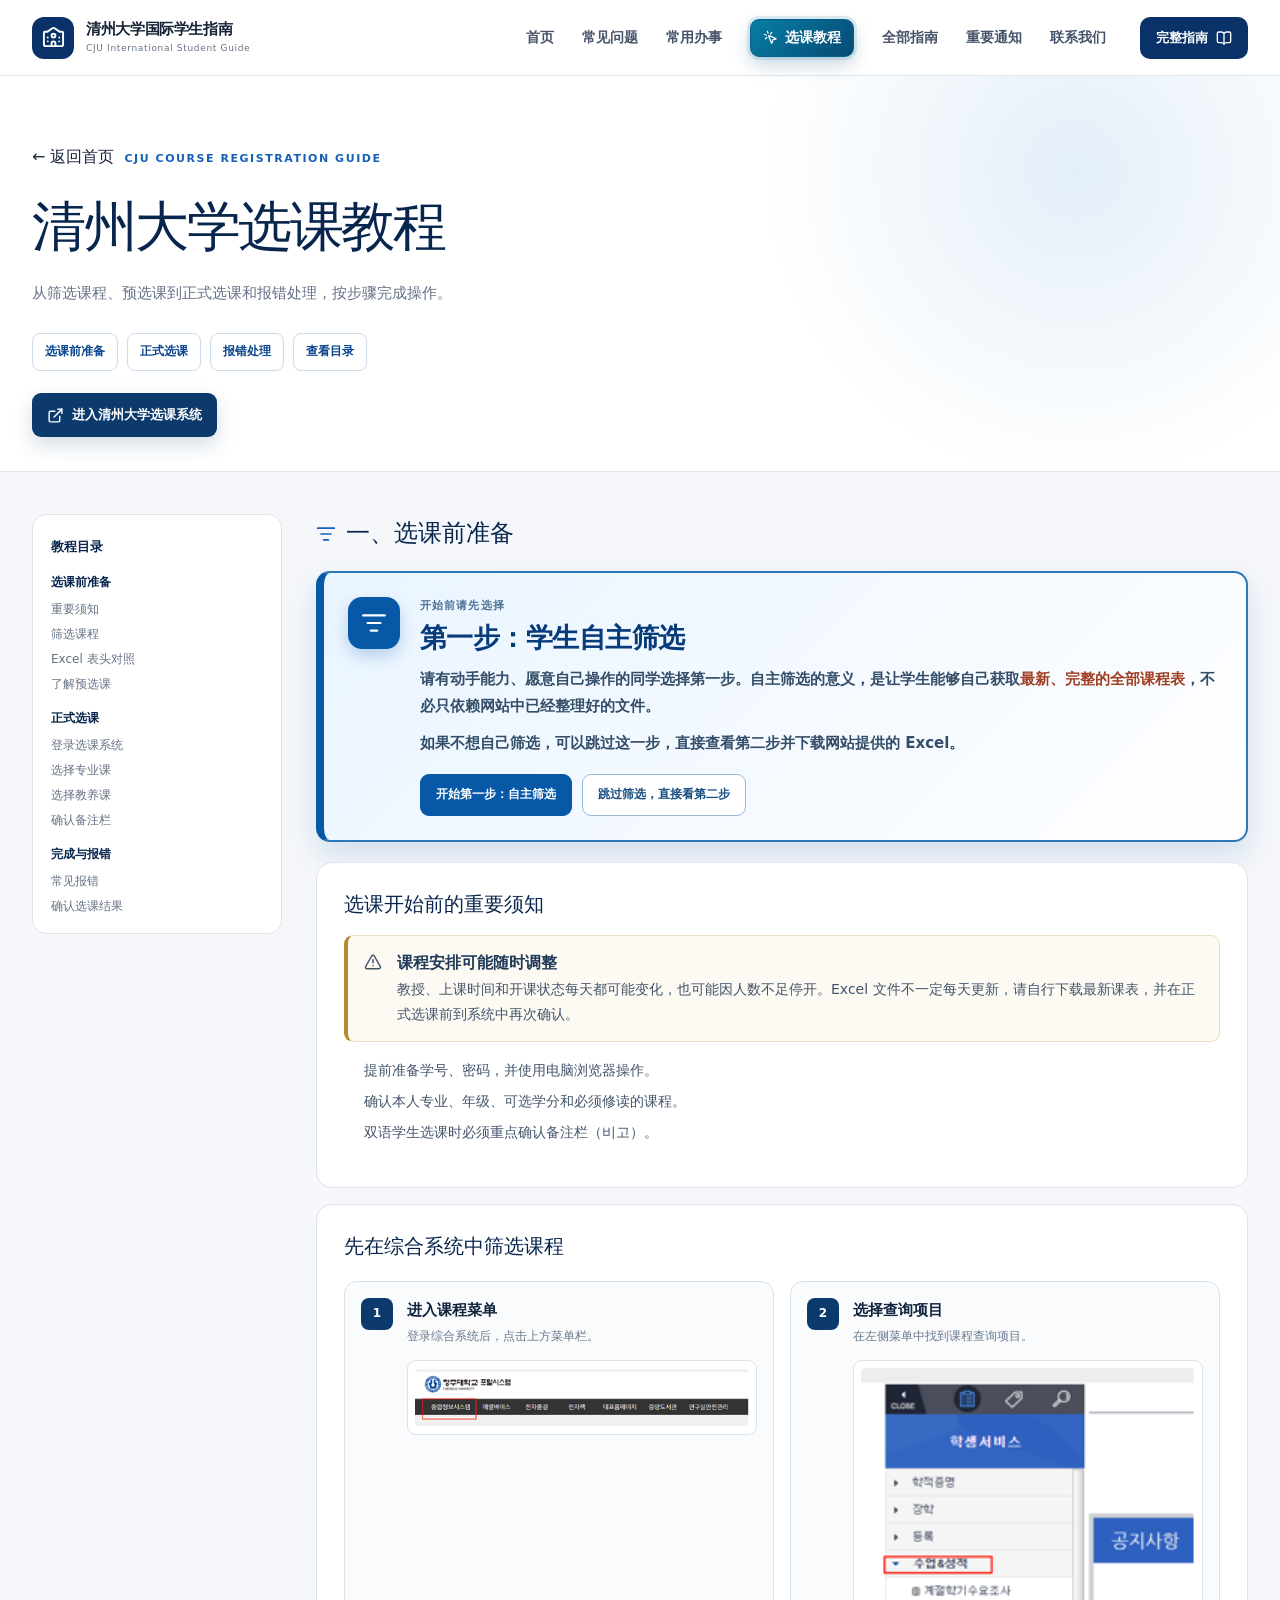
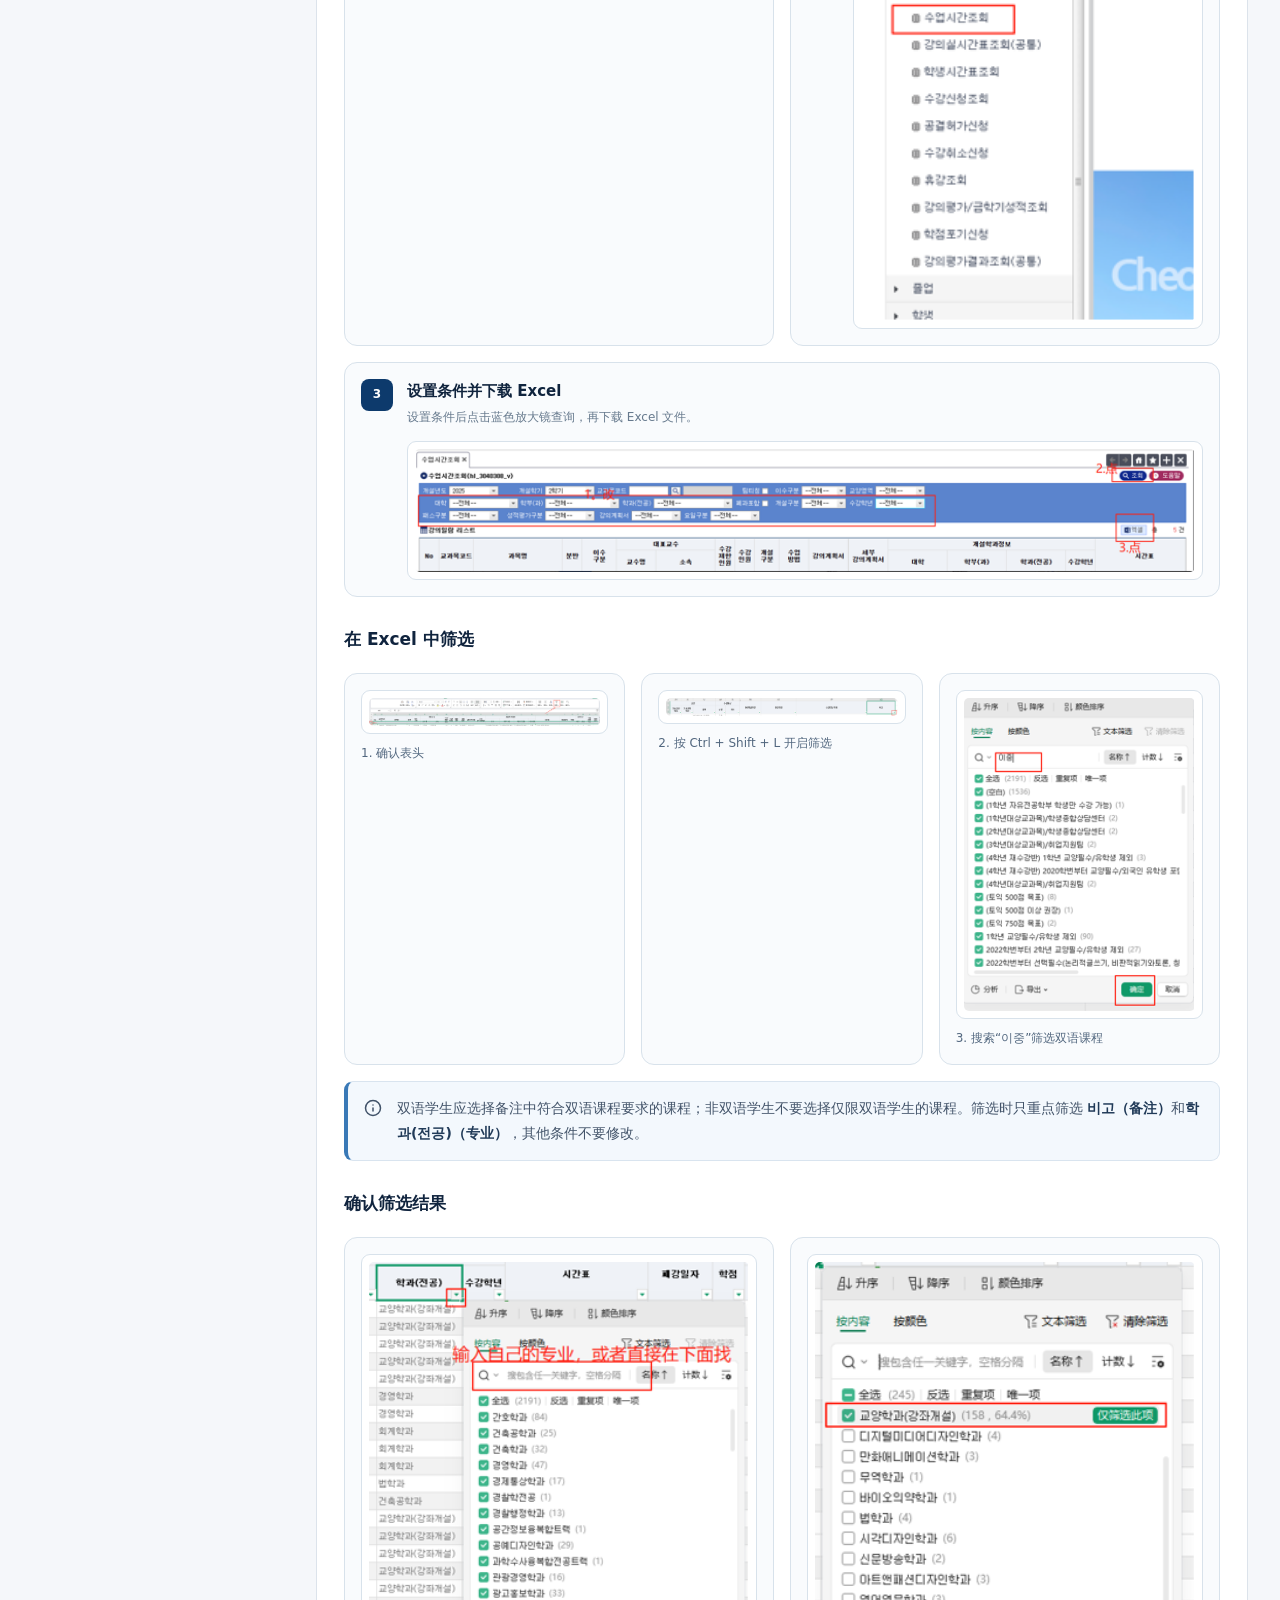
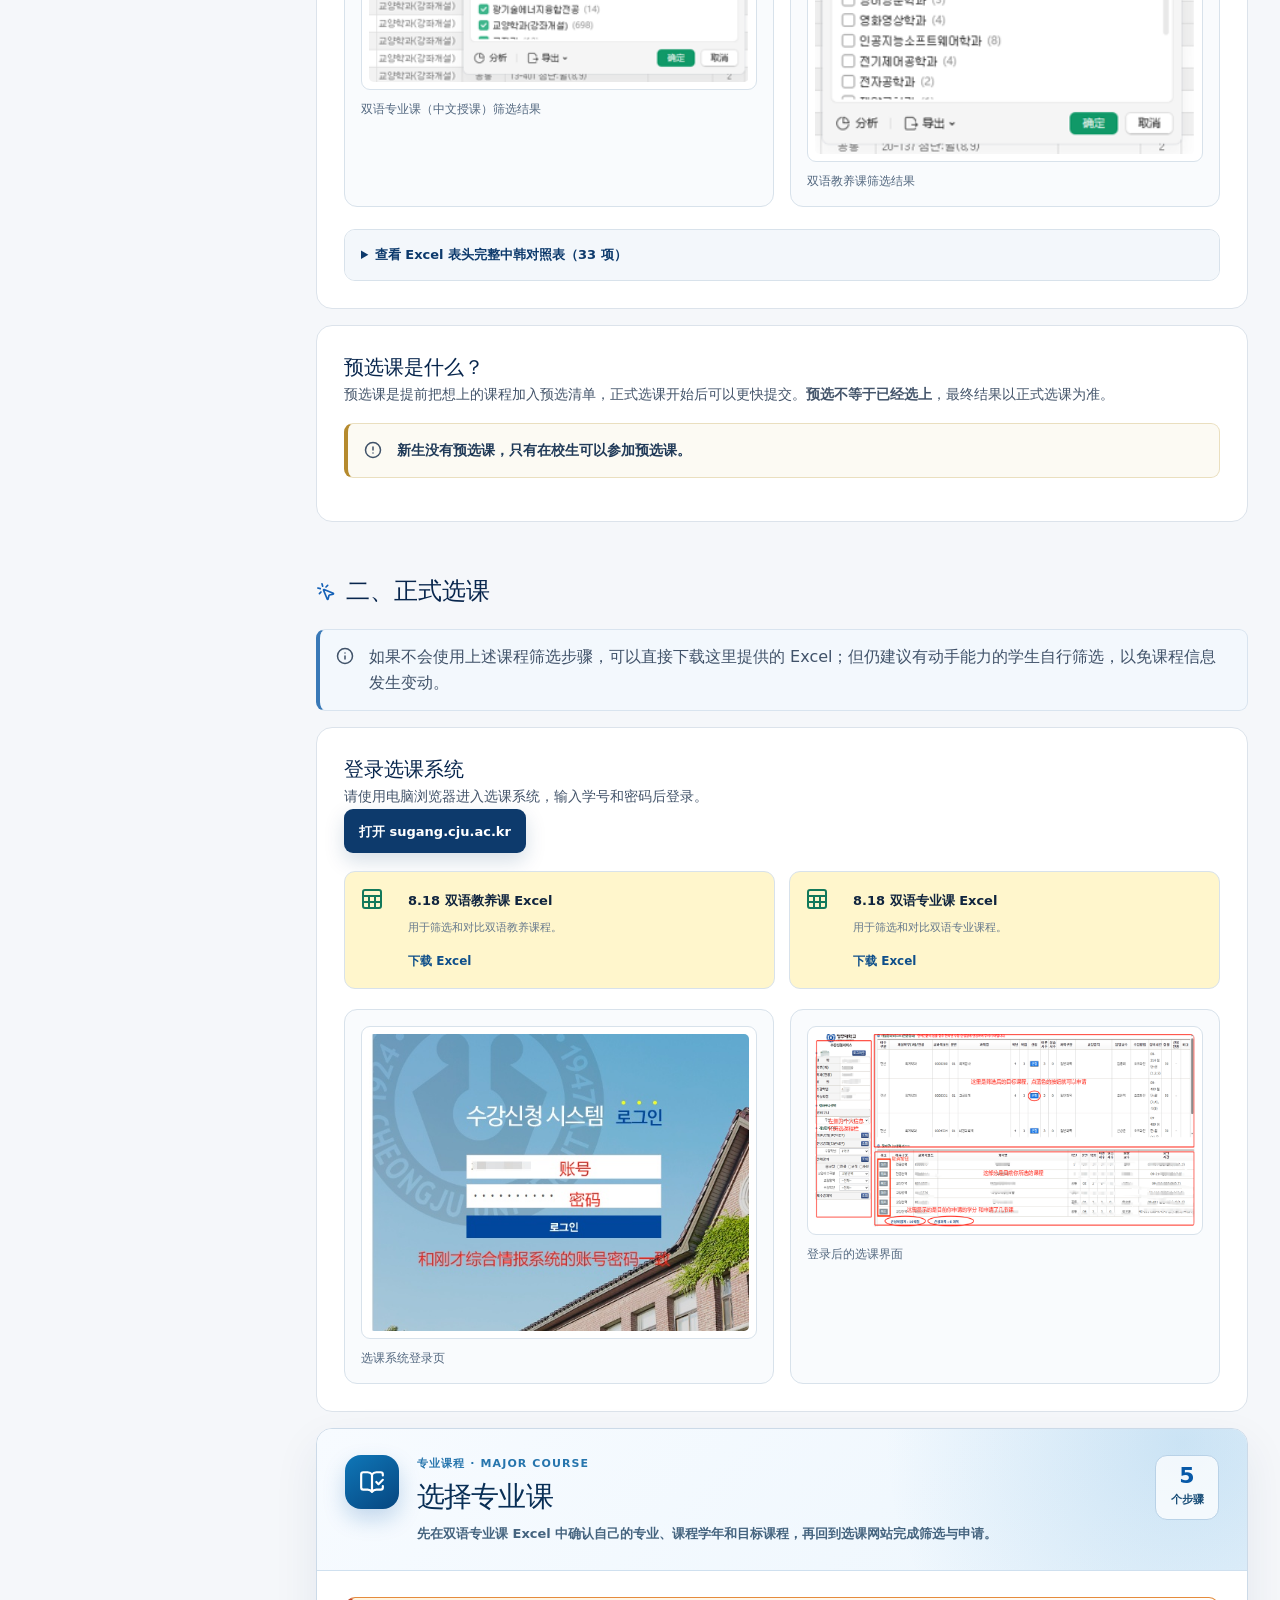
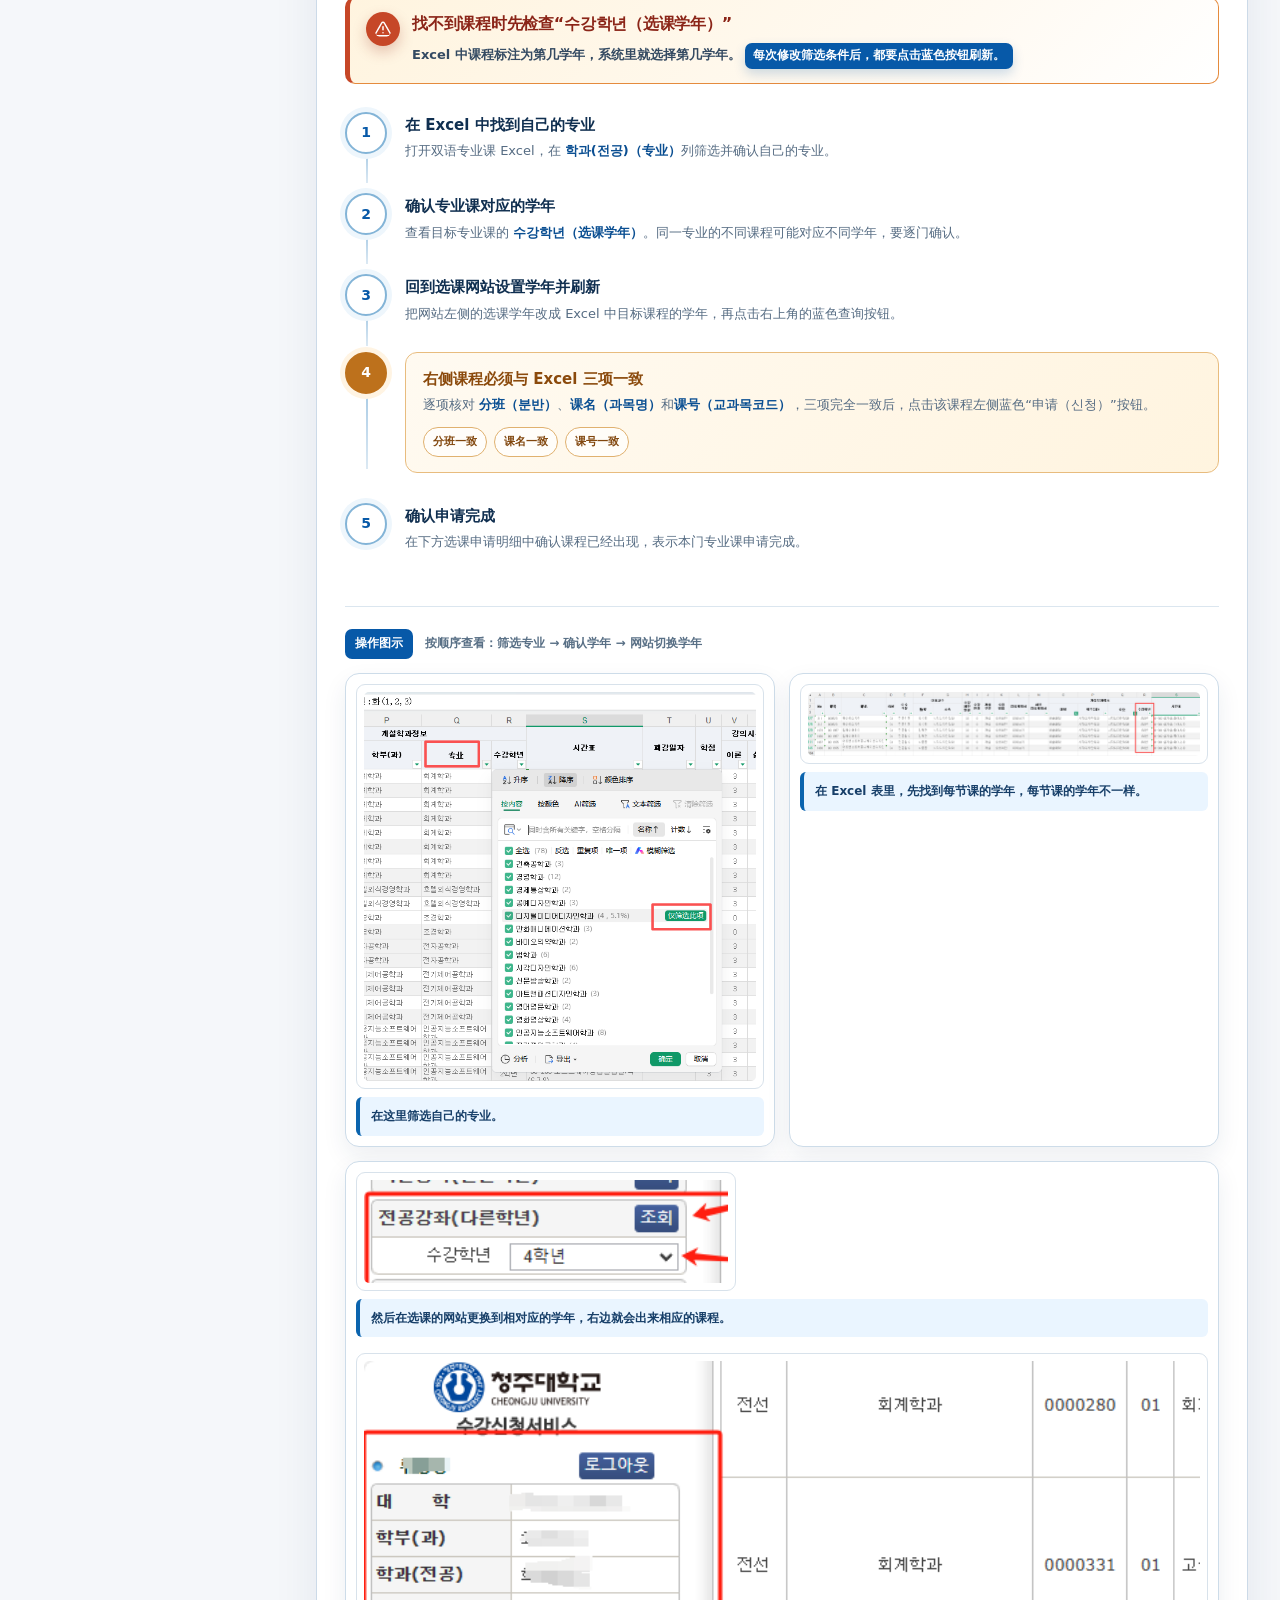
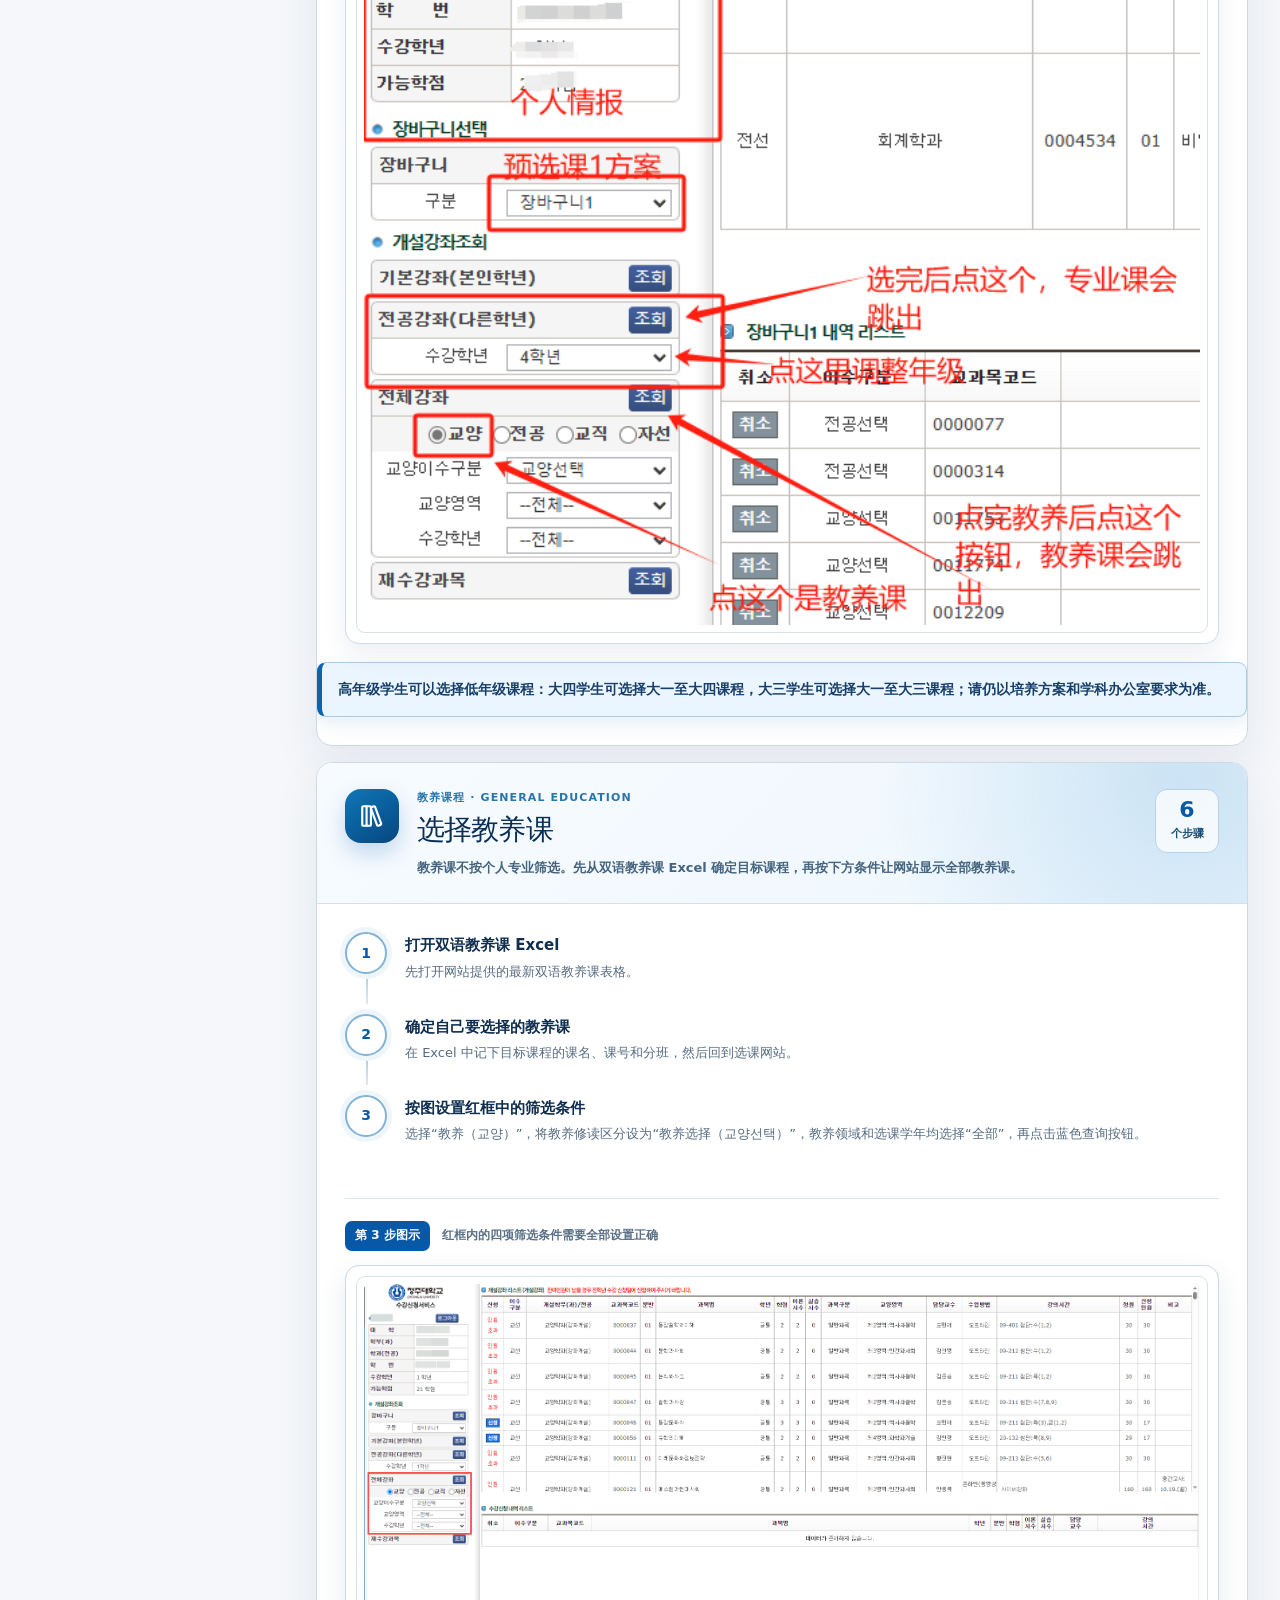
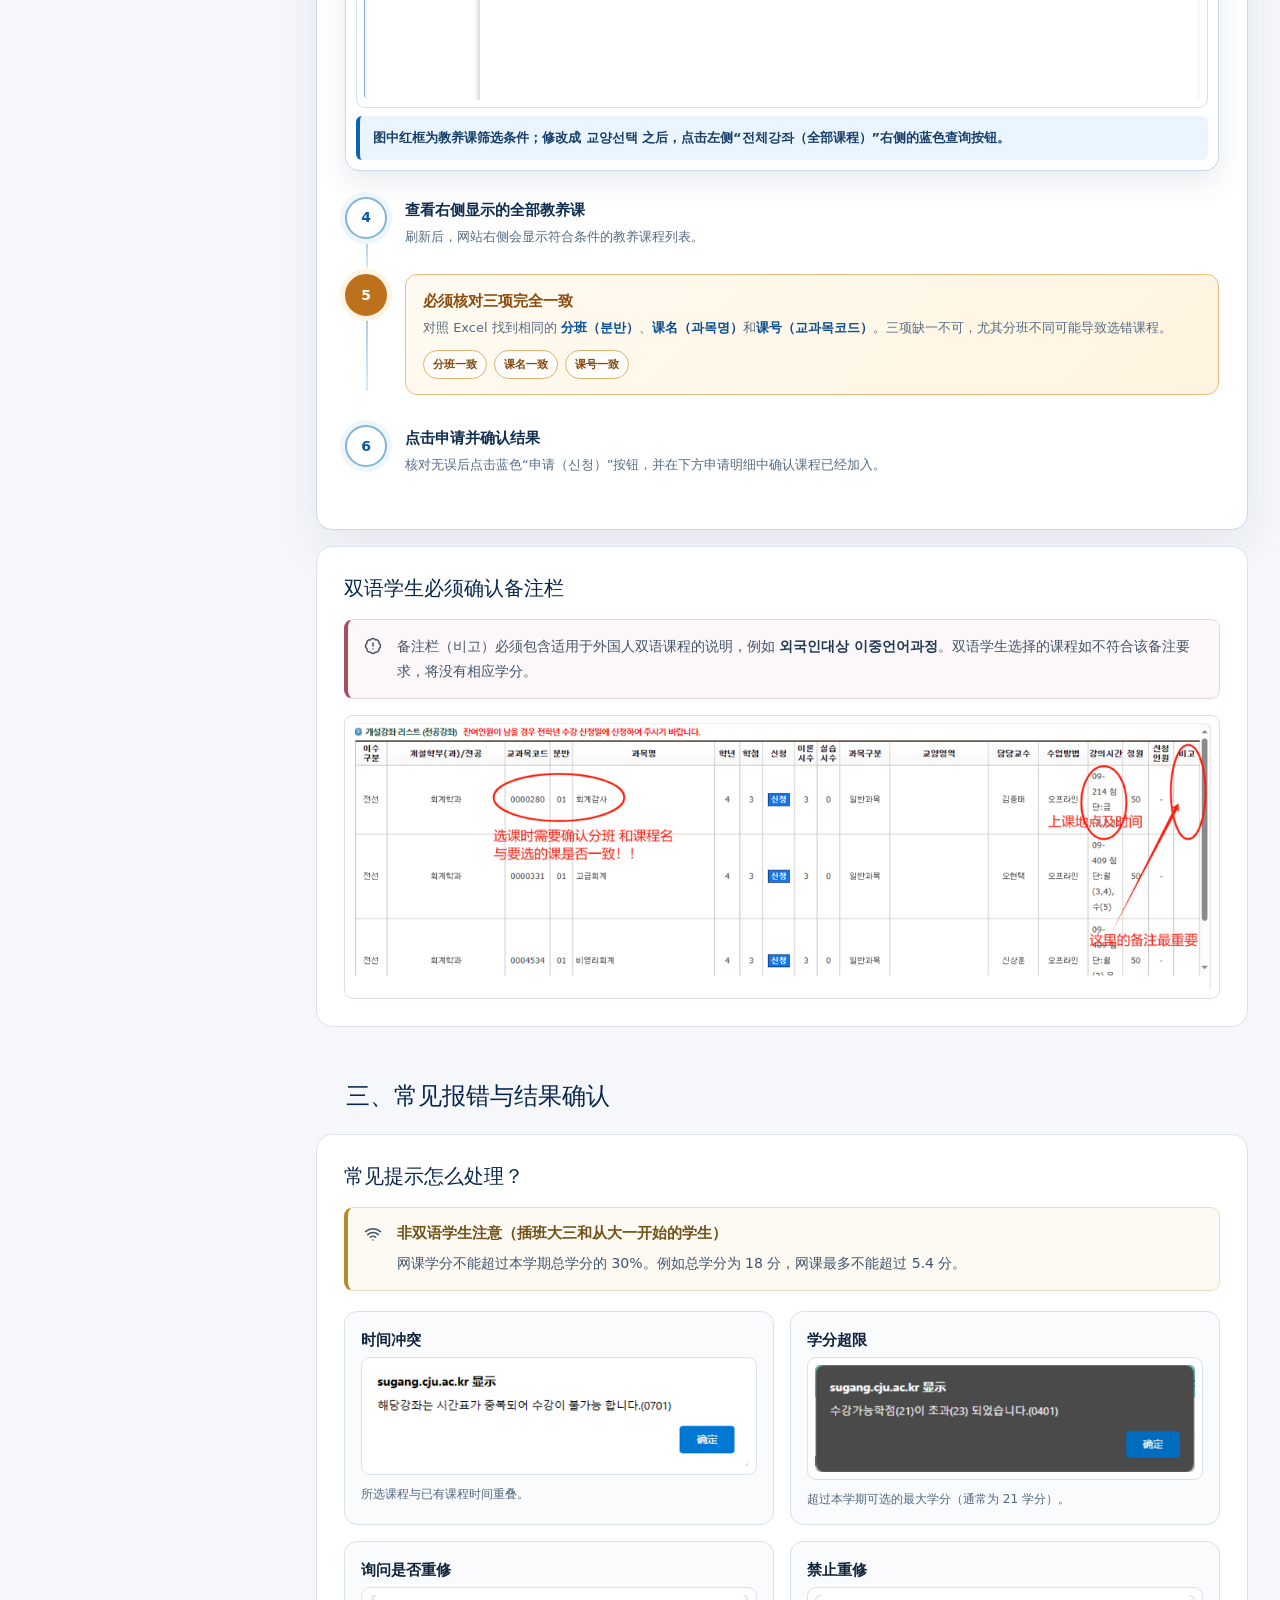
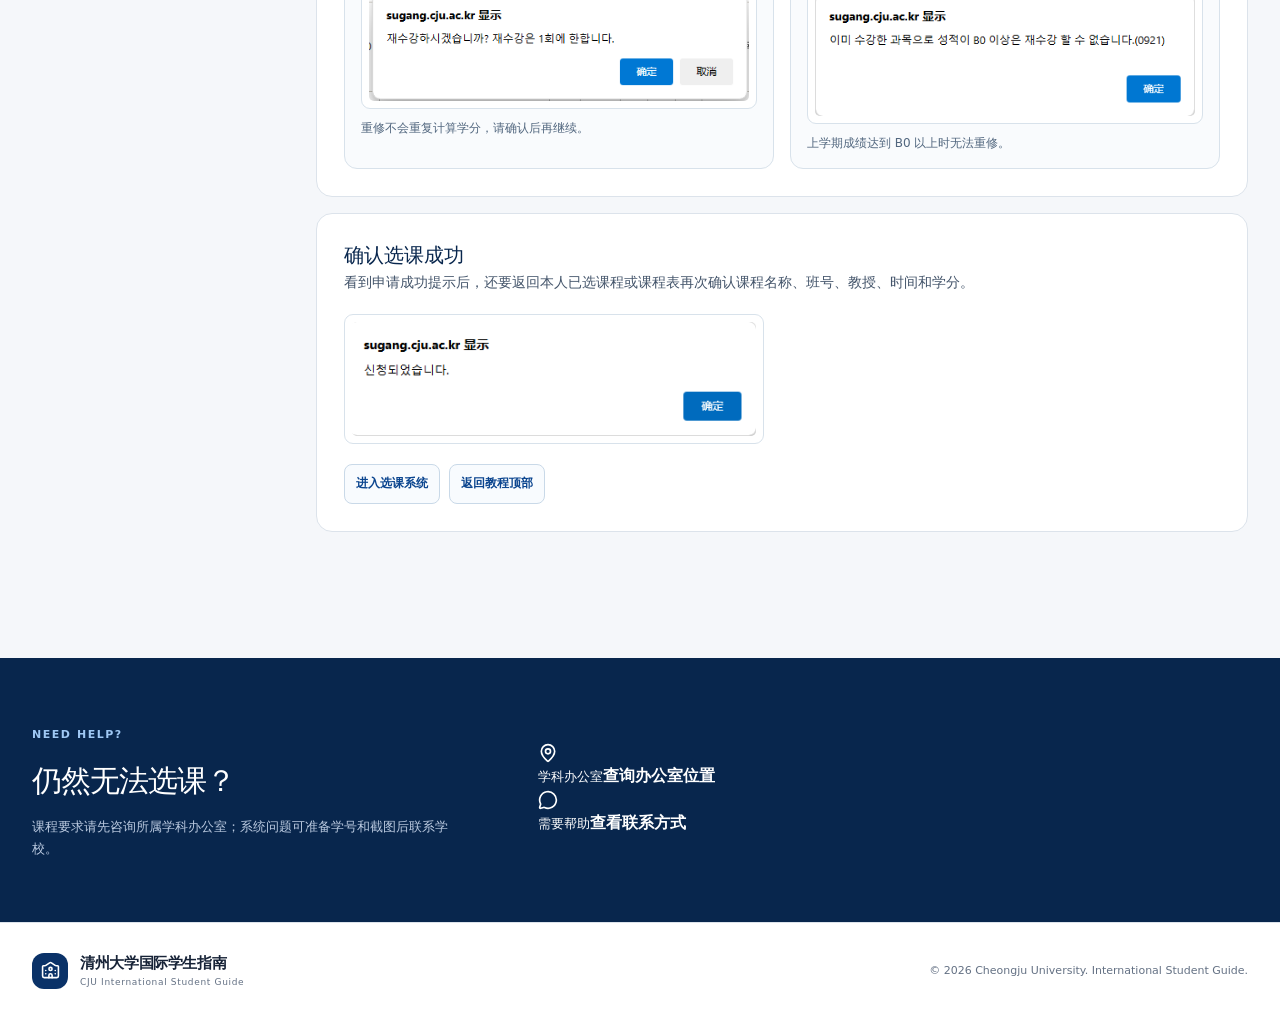
==== commit 54eca818: "Highlight Excel download cards" ====
--- a/course-registration.html
+++ b/course-registration.html
@@ -10,7 +10,7 @@
       content="清州大学国际学生课程筛选、预选课、正式选课和常见报错教程。"
     />
     <link href="assets/css/site.css?v=20260805-3" rel="stylesheet" />
-    <link href="assets/css/portal-fixes.css?v=20260818-3" rel="stylesheet" />
+    <link href="assets/css/portal-fixes.css?v=20260818-4" rel="stylesheet" />
   </head>
   <body class="portal-page faq-page course-registration-page">
     <header class="portal-header" data-portal-page="course"></header>
--- a/assets/css/portal-fixes.css
+++ b/assets/css/portal-fixes.css
@@ -382,7 +382,7 @@
   padding: 15px;
   border: 1px solid #d8e2eb;
   border-radius: 11px;
-  background: #f9fbfd;
+  background: #fff6cc;
 }
 
 .course-registration-page .course-download-grid section > svg {
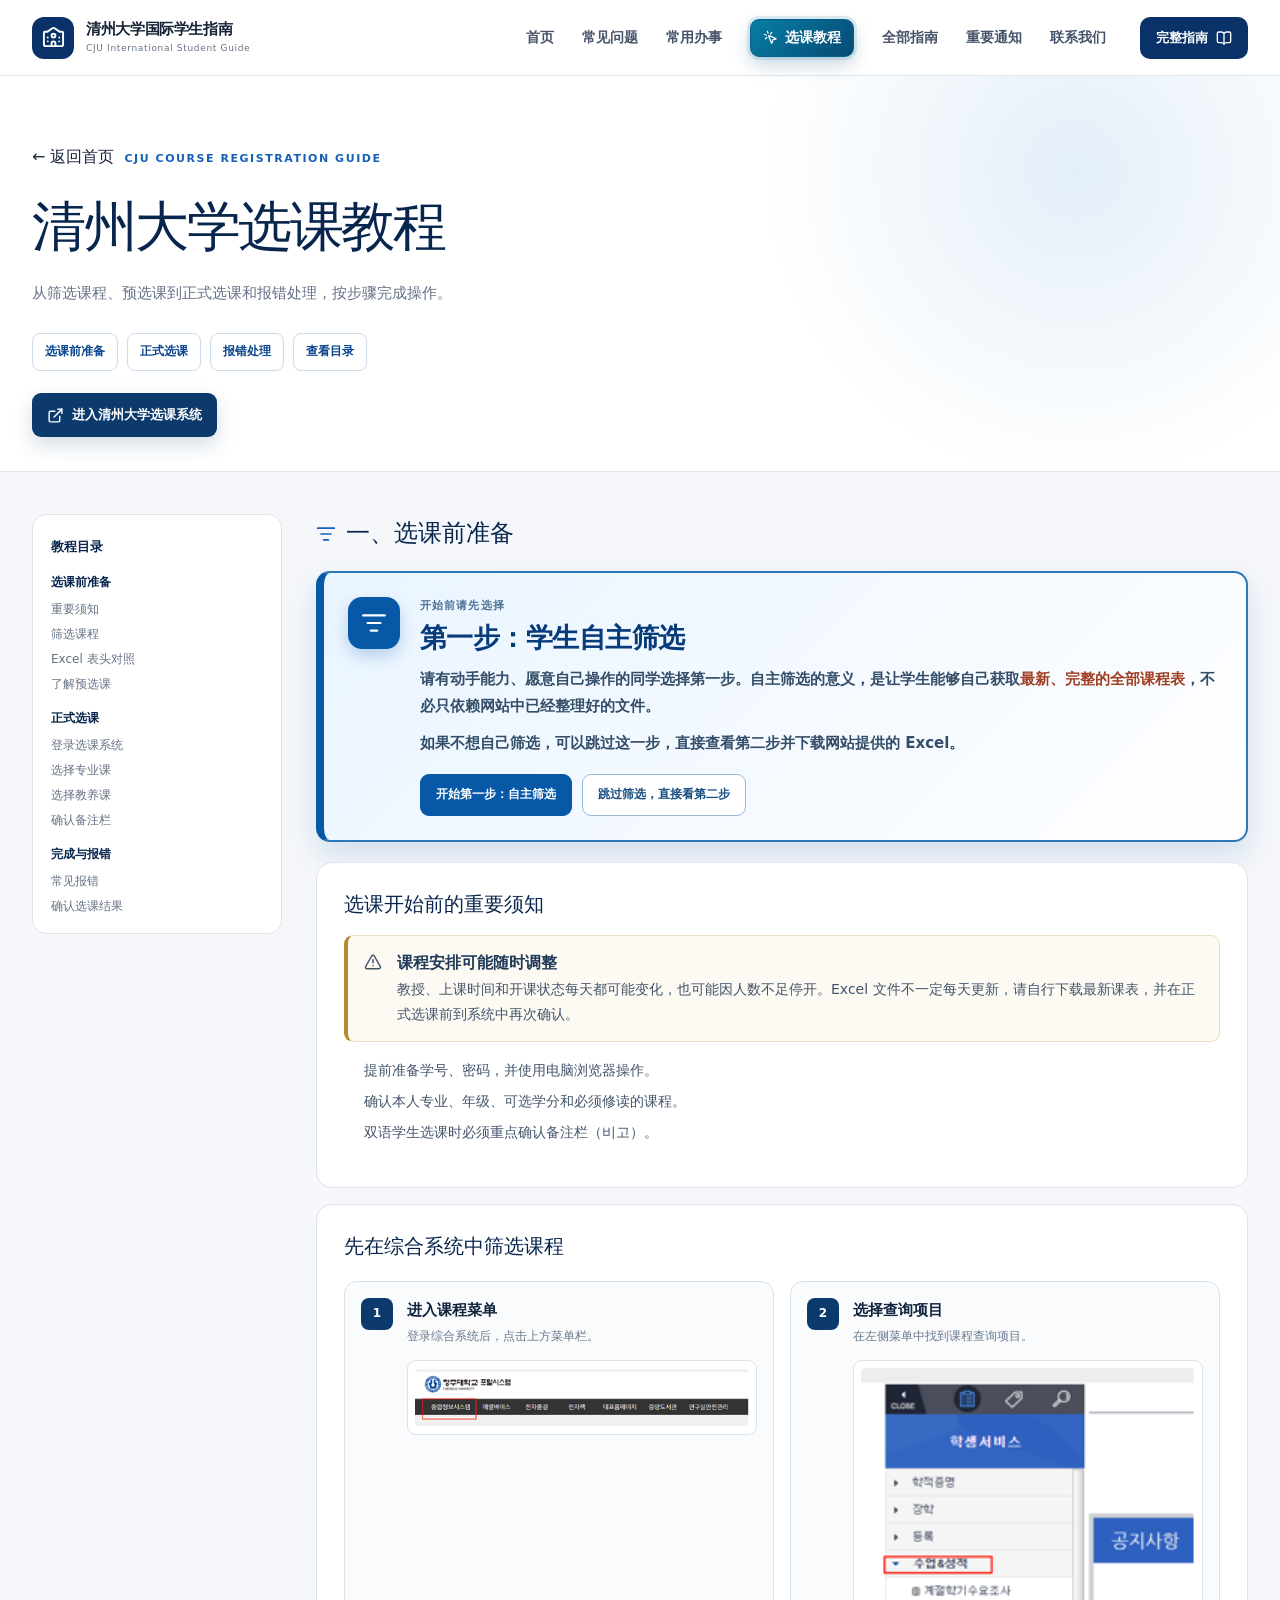
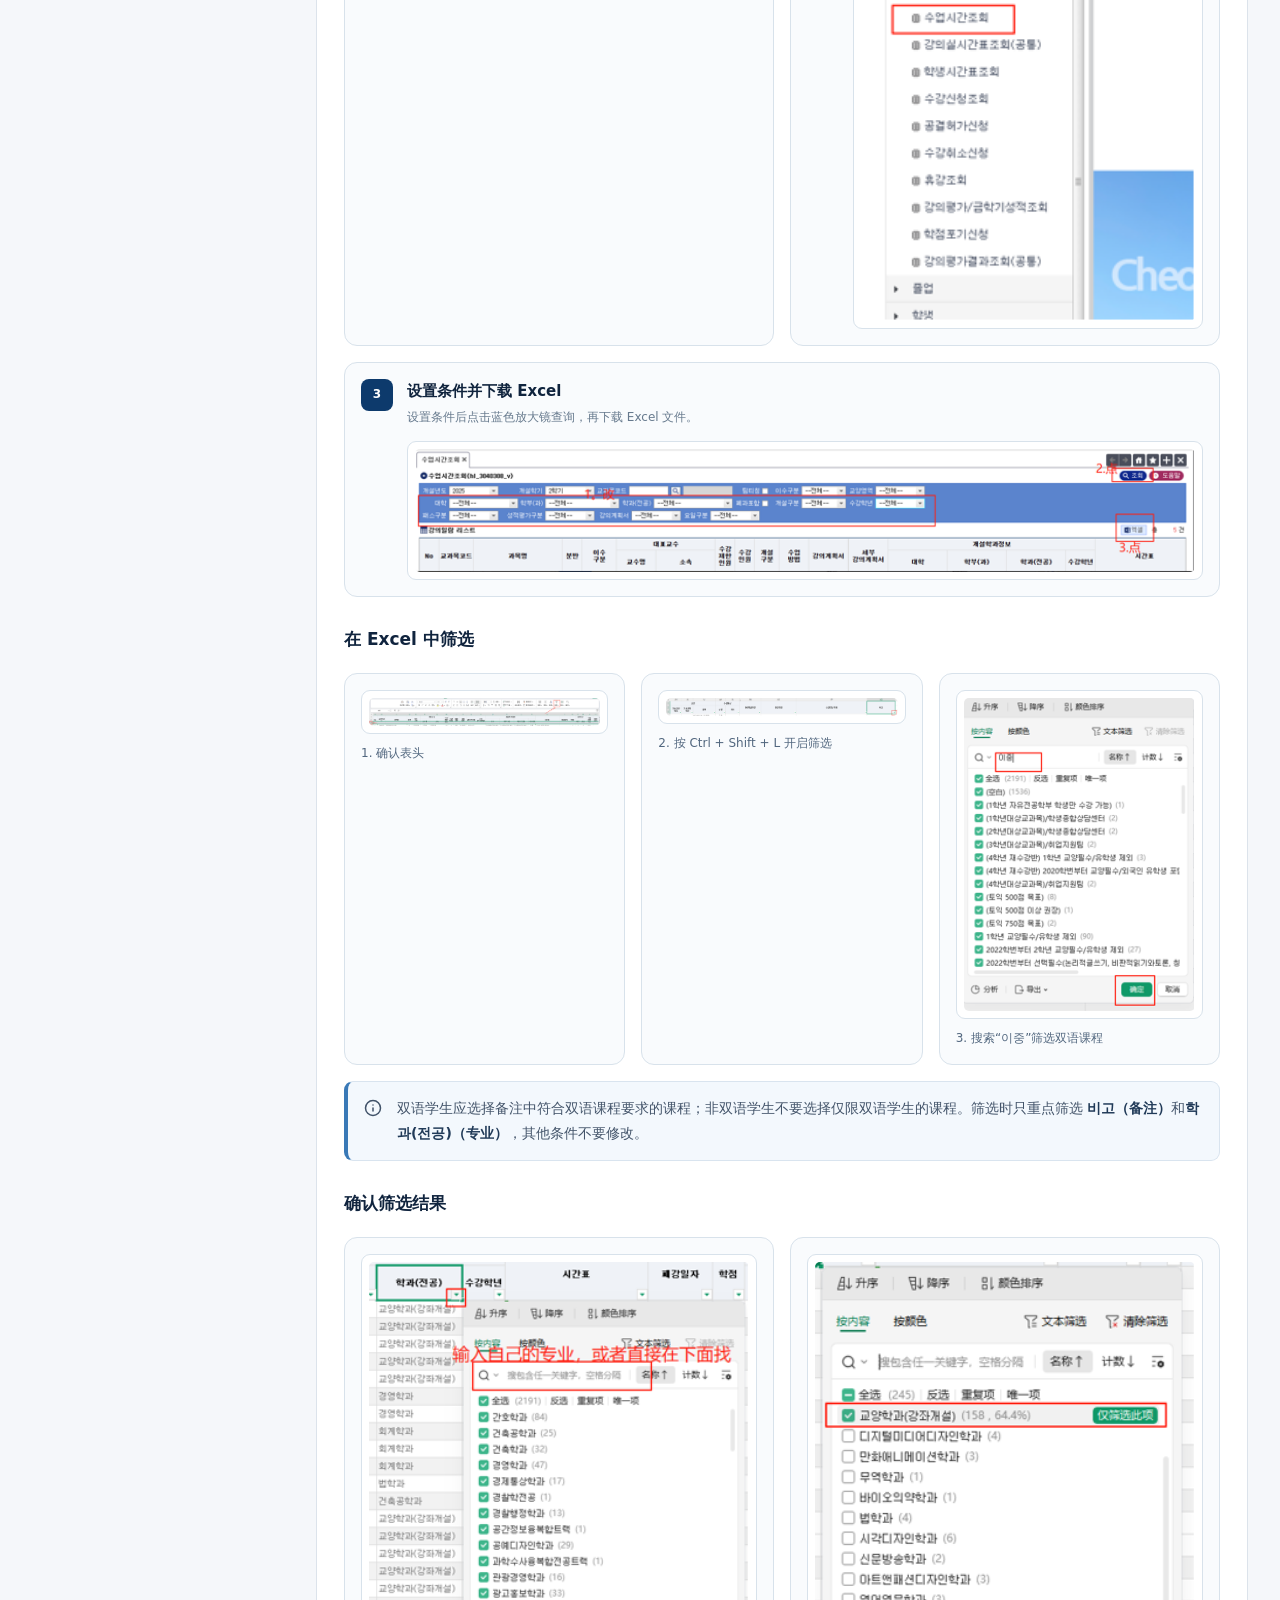
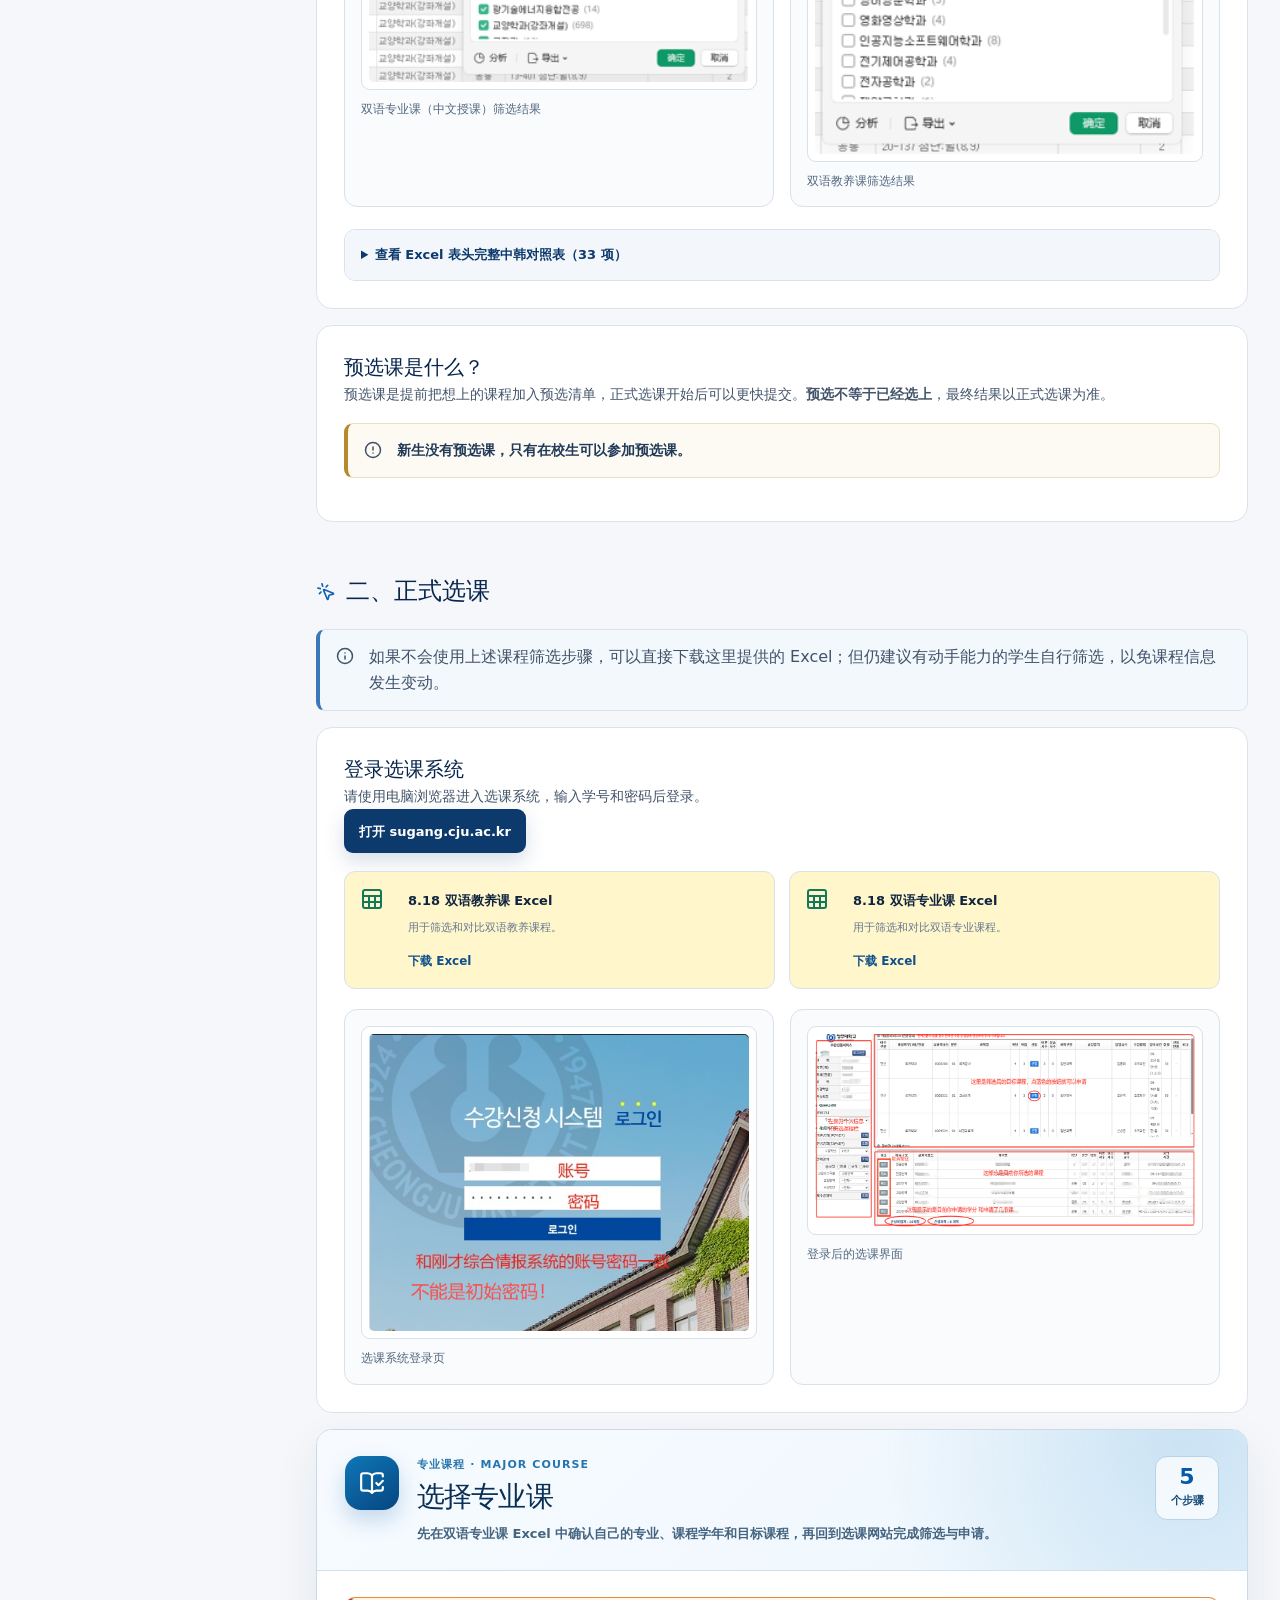
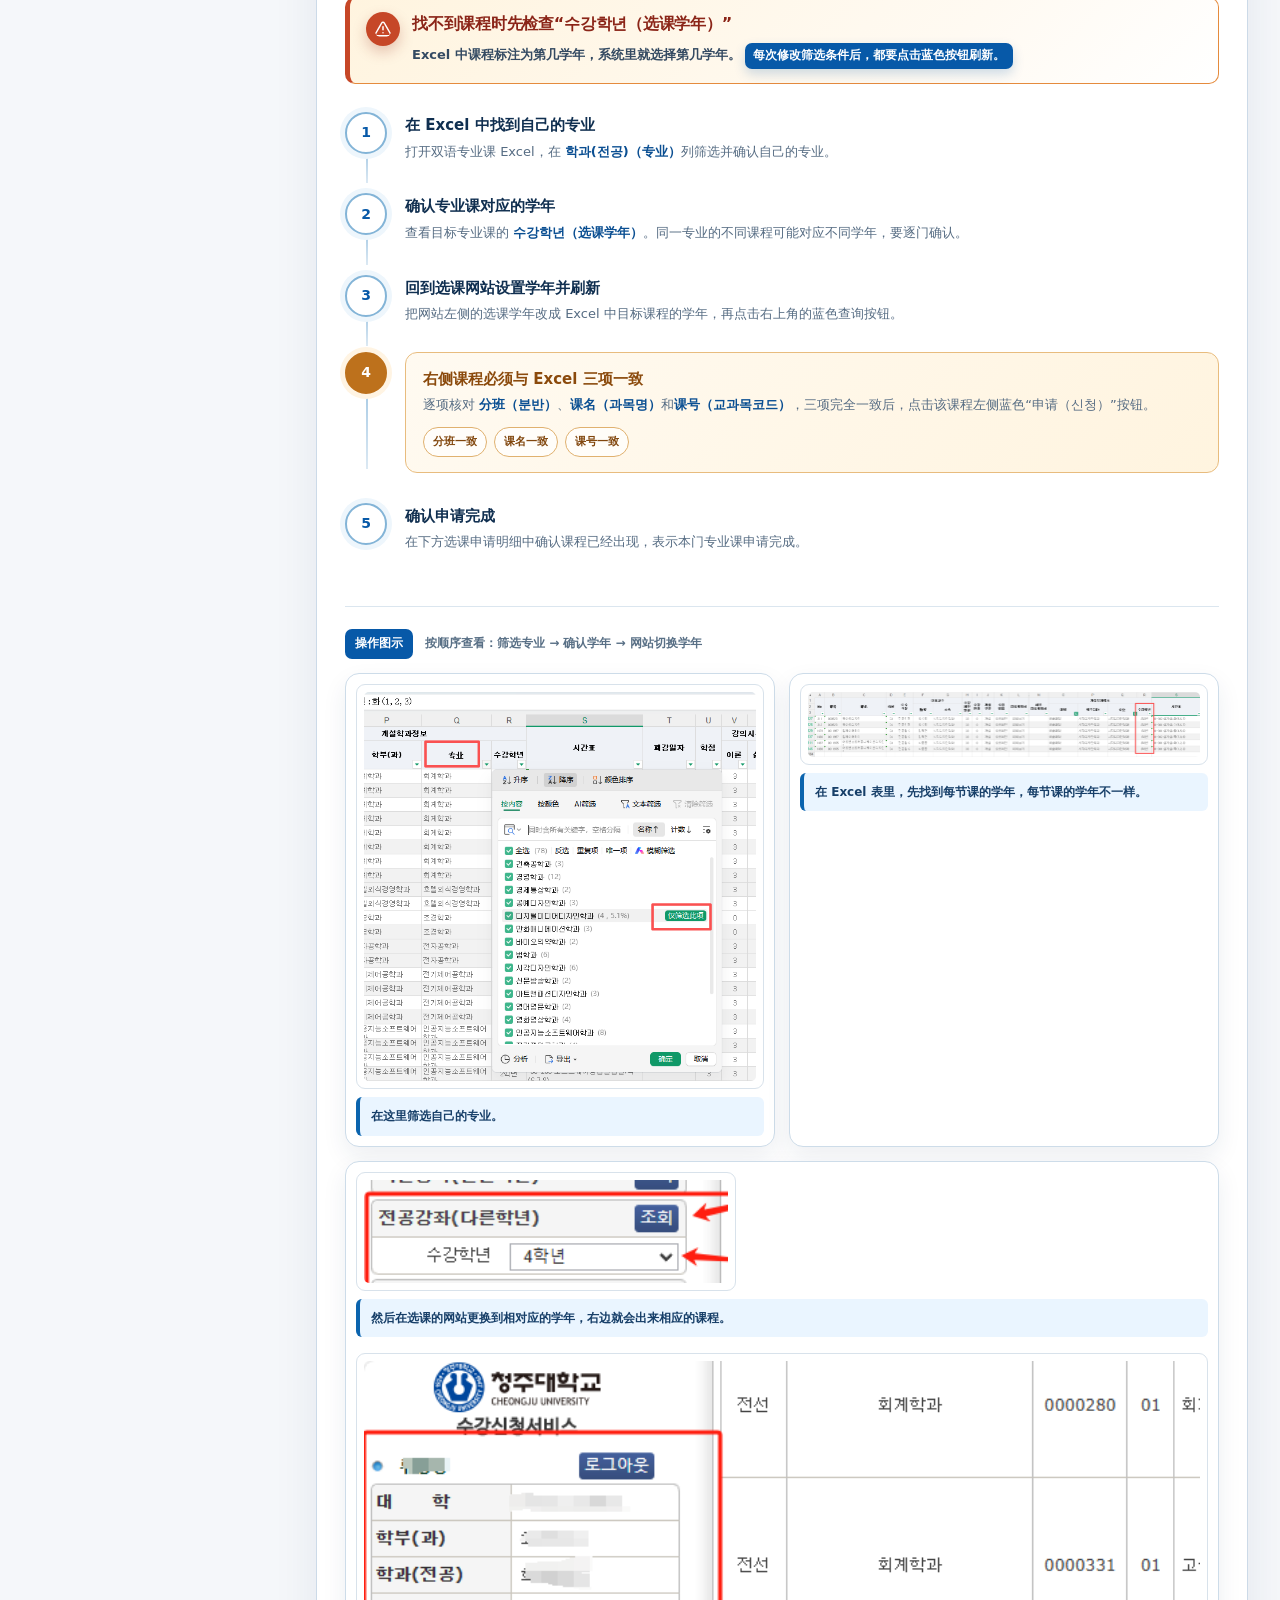
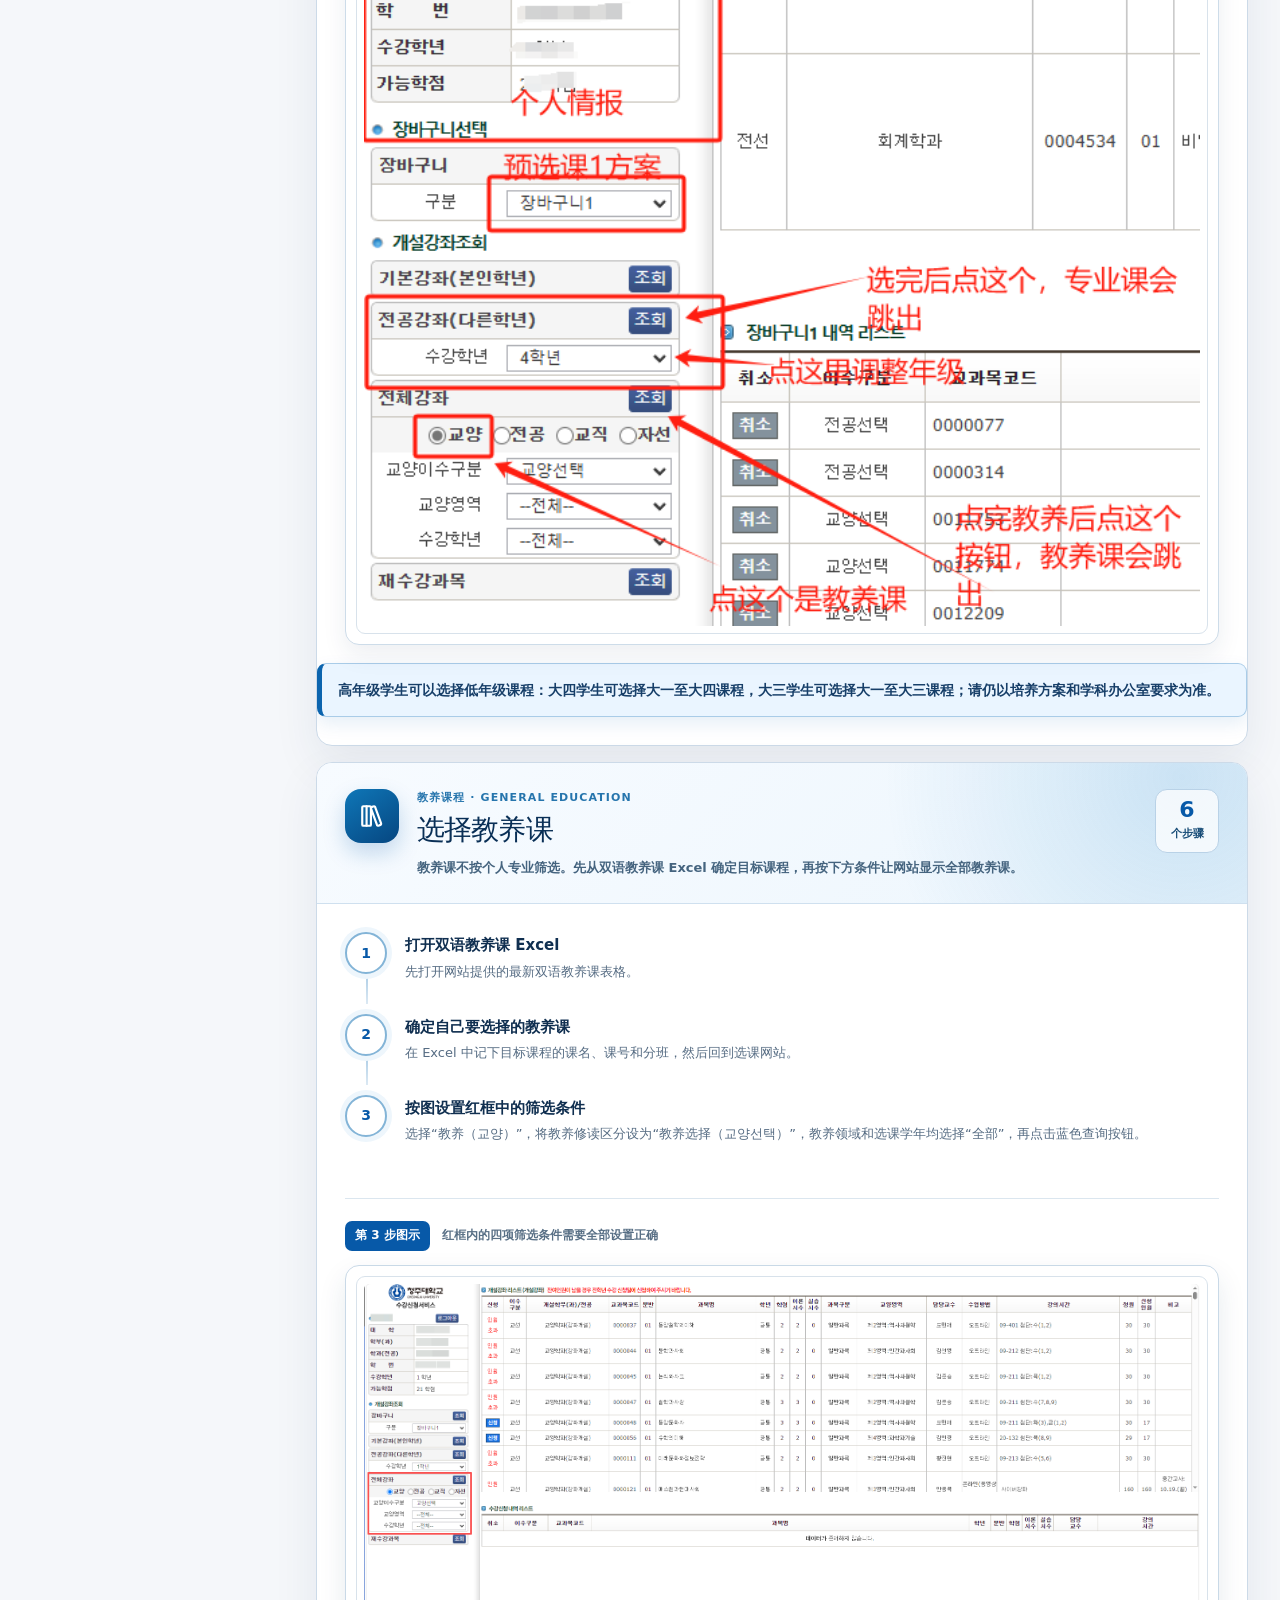
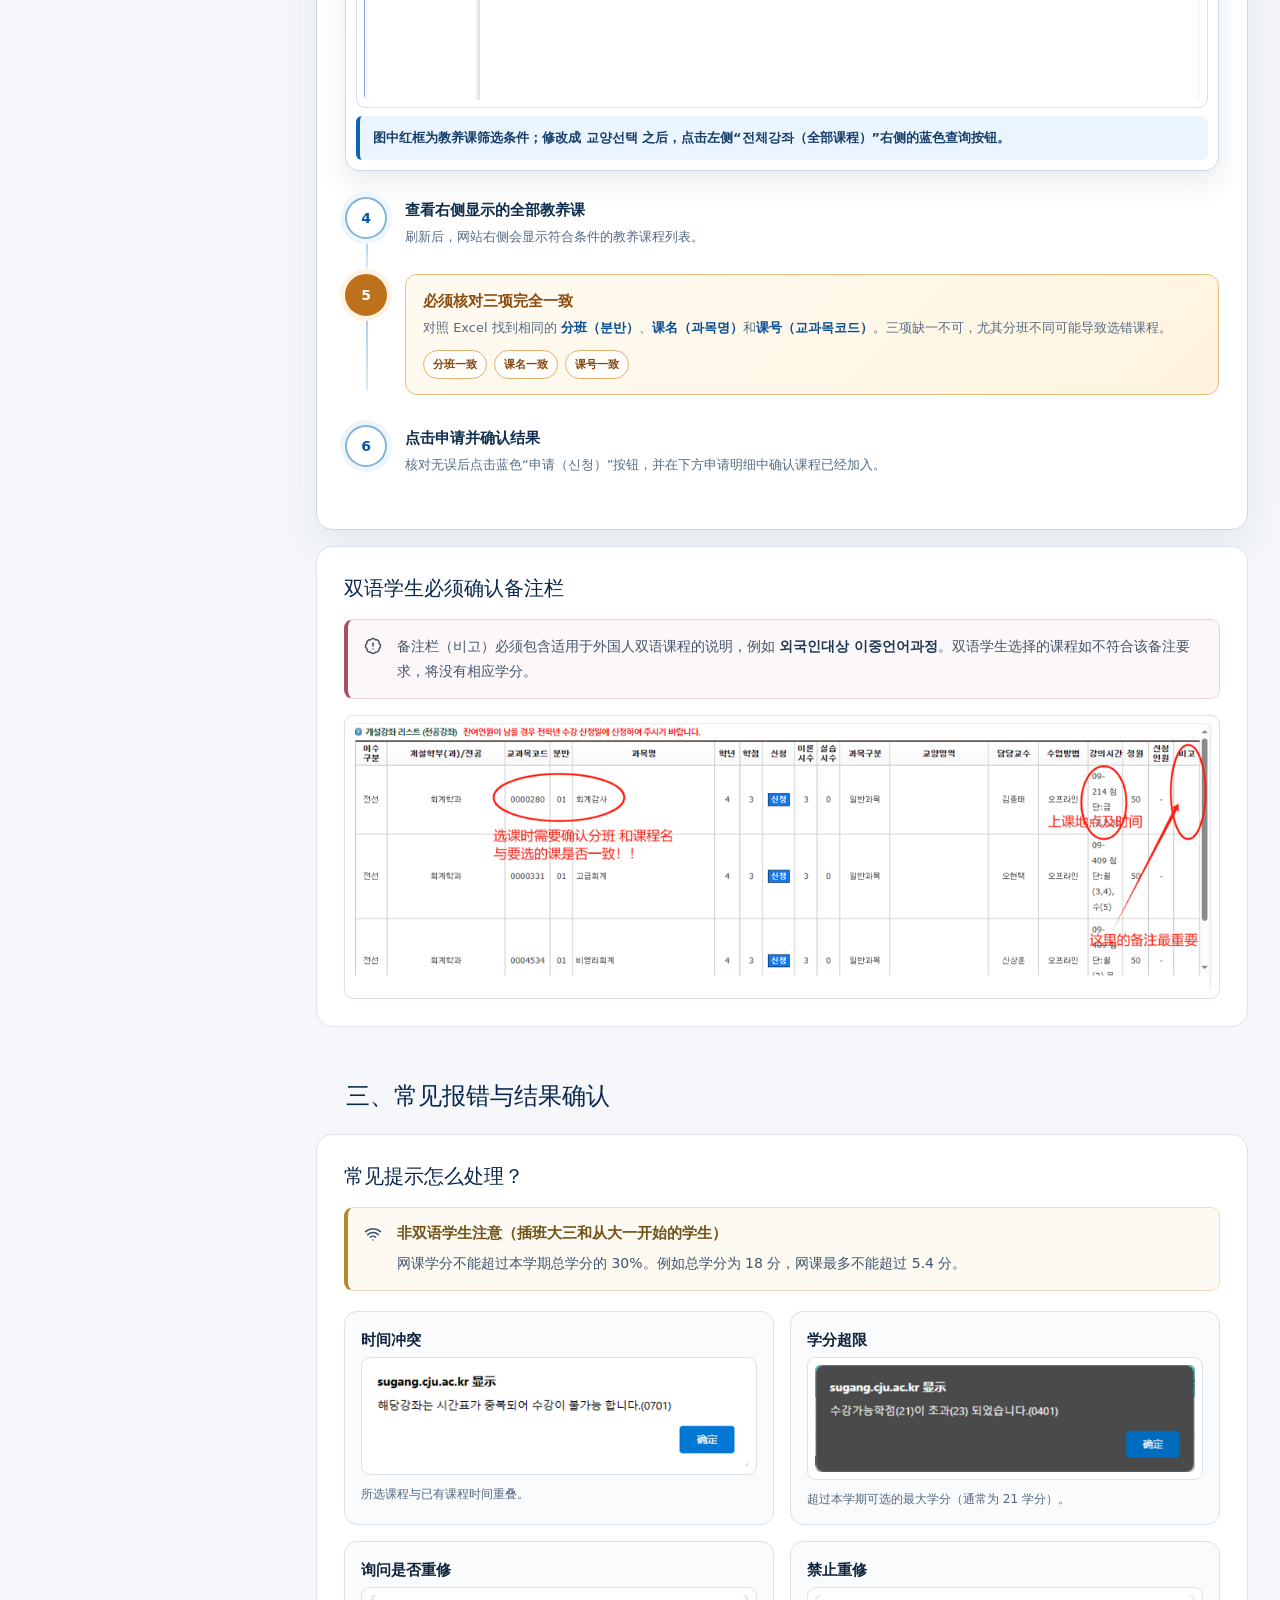
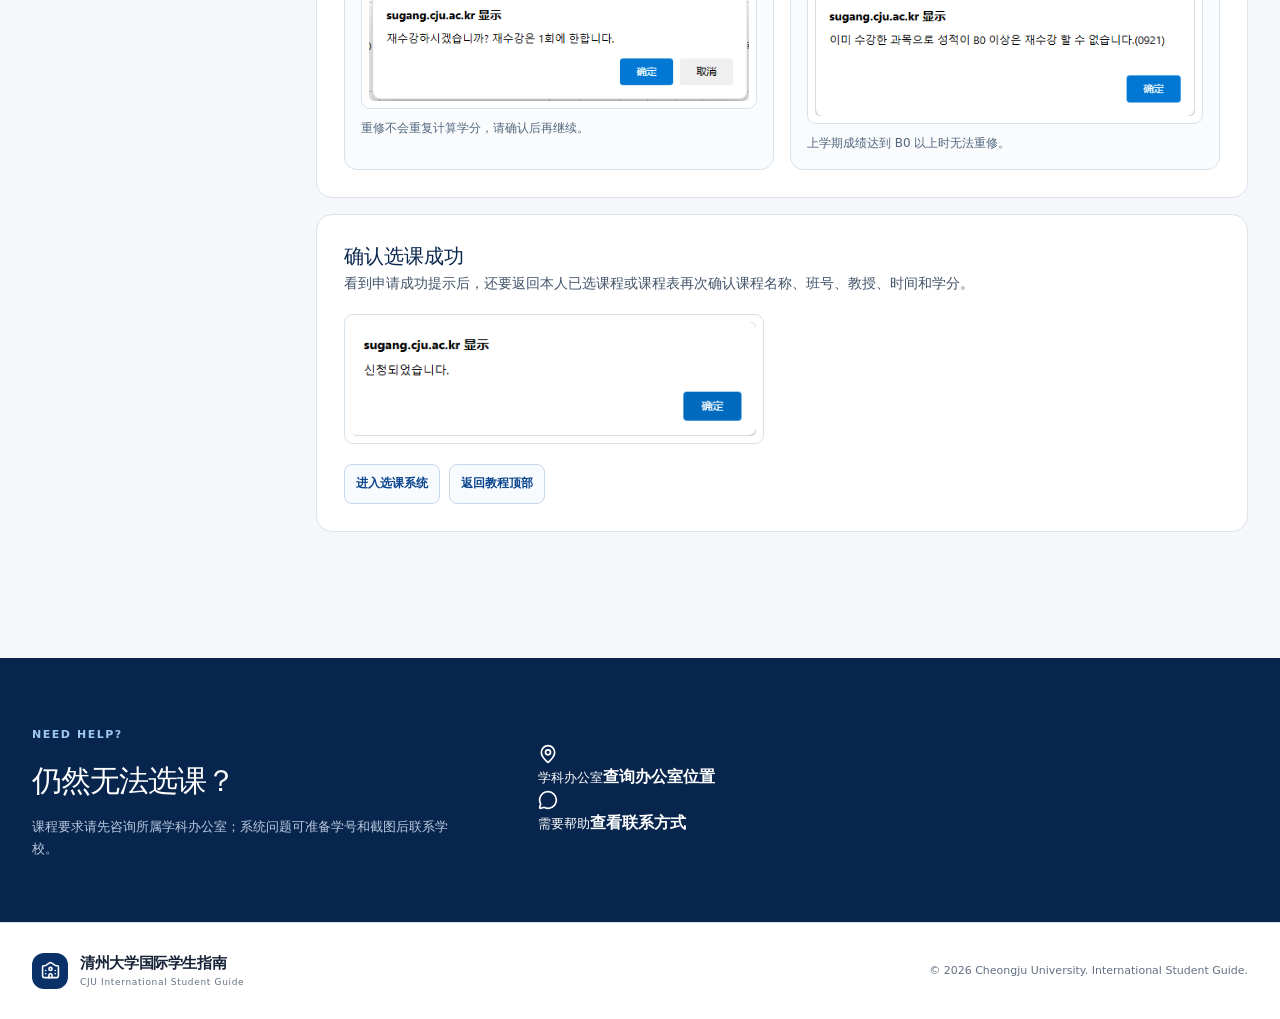
==== commit c3c15b4b: "Replace course login guide image" ====
--- a/course-registration.html
+++ b/course-registration.html
@@ -298,7 +298,7 @@
               <div class="course-image-grid">
                 <figure>
                   <button class="course-image-button" type="button">
-                    <img src="sugang_main.png" alt="清州大学选课系统登录页面" />
+                    <img src="sugang_main.png?v=20260818-2" alt="清州大学选课系统登录页面" />
                   </button>
                   <figcaption>选课系统登录页</figcaption>
                 </figure>
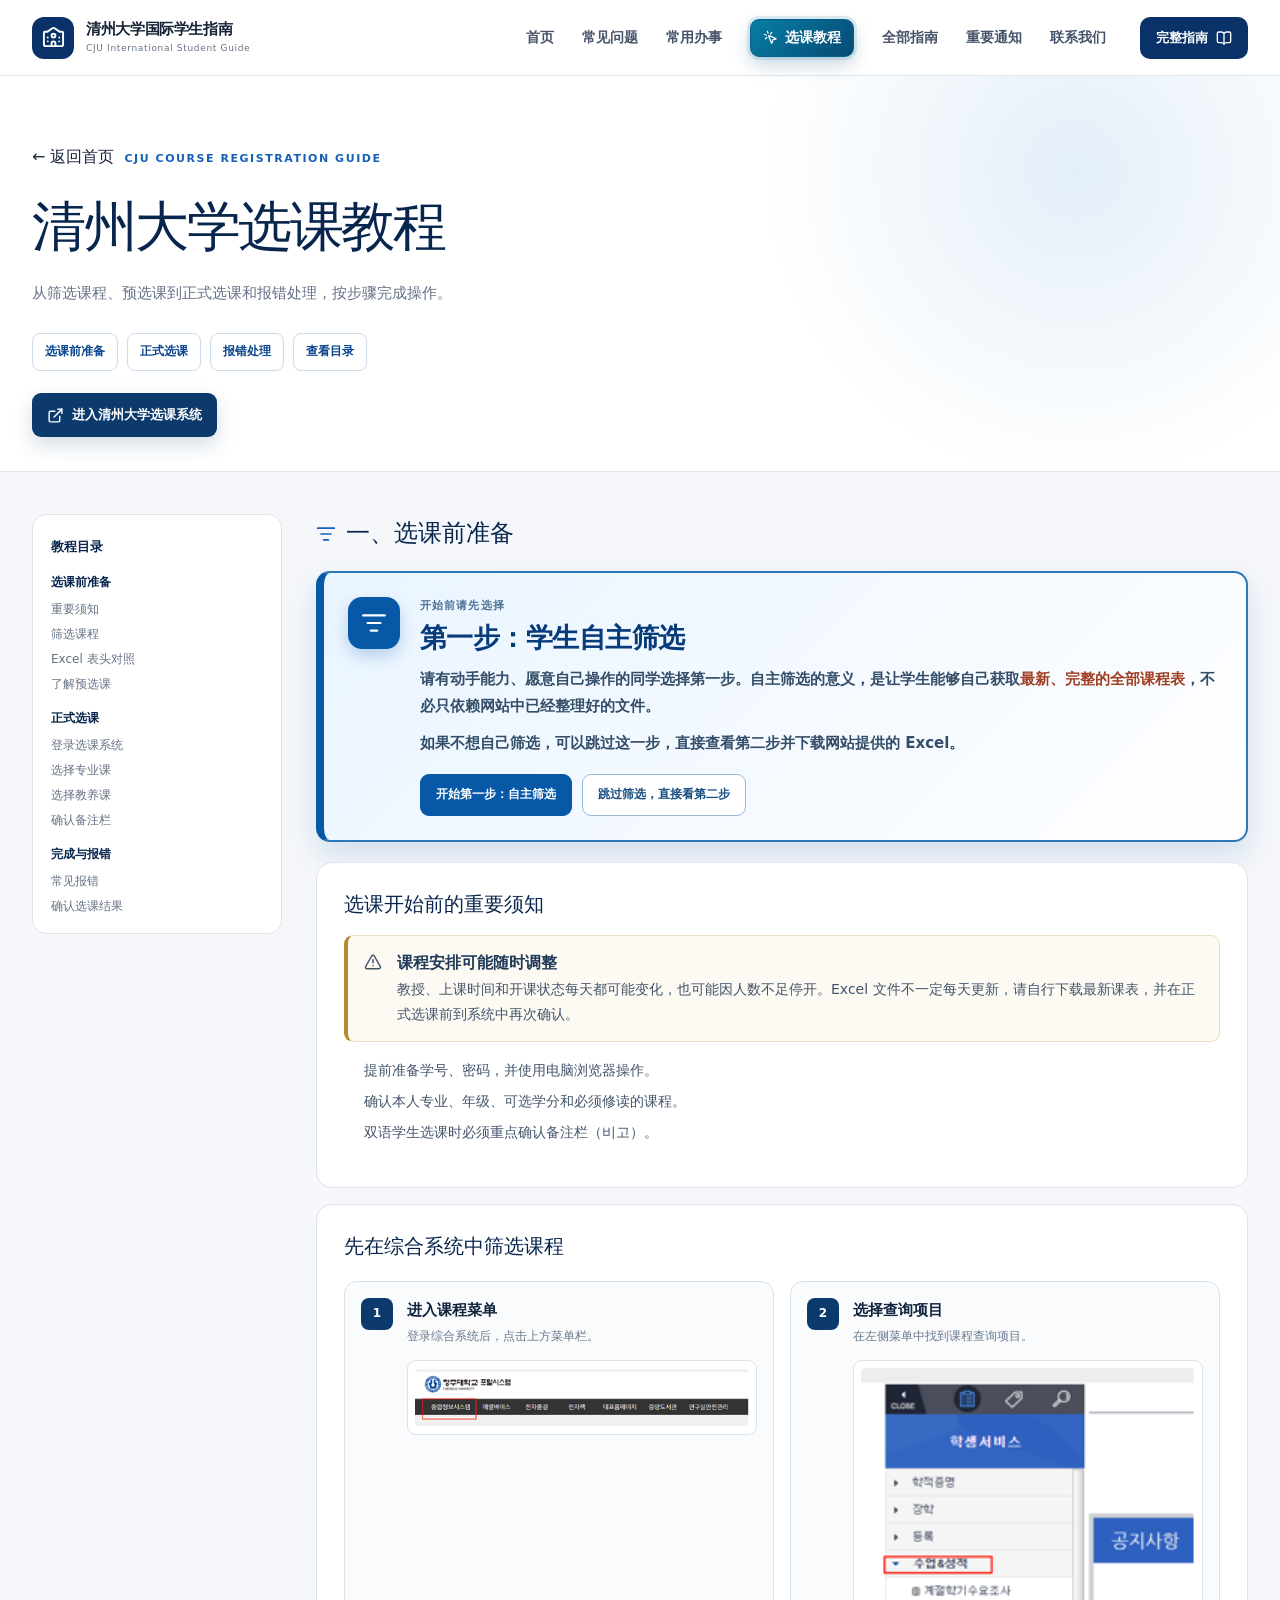
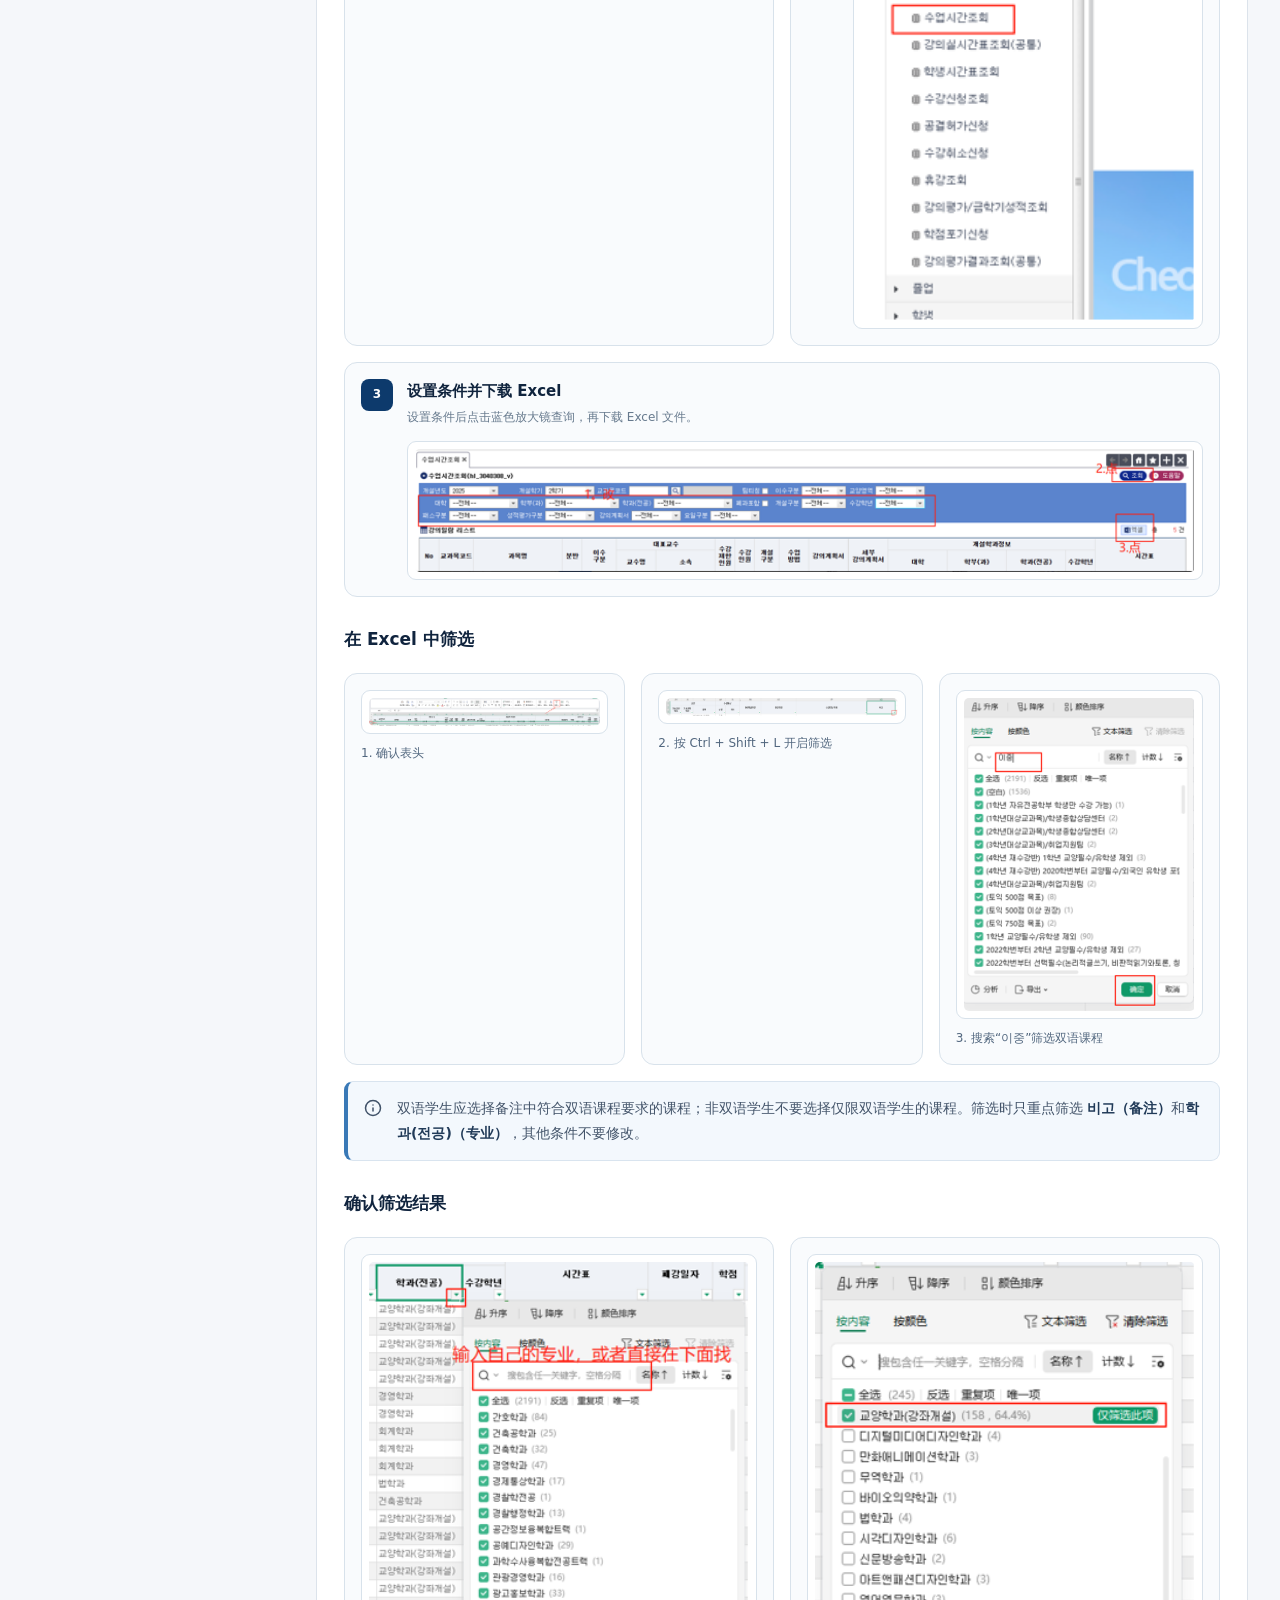
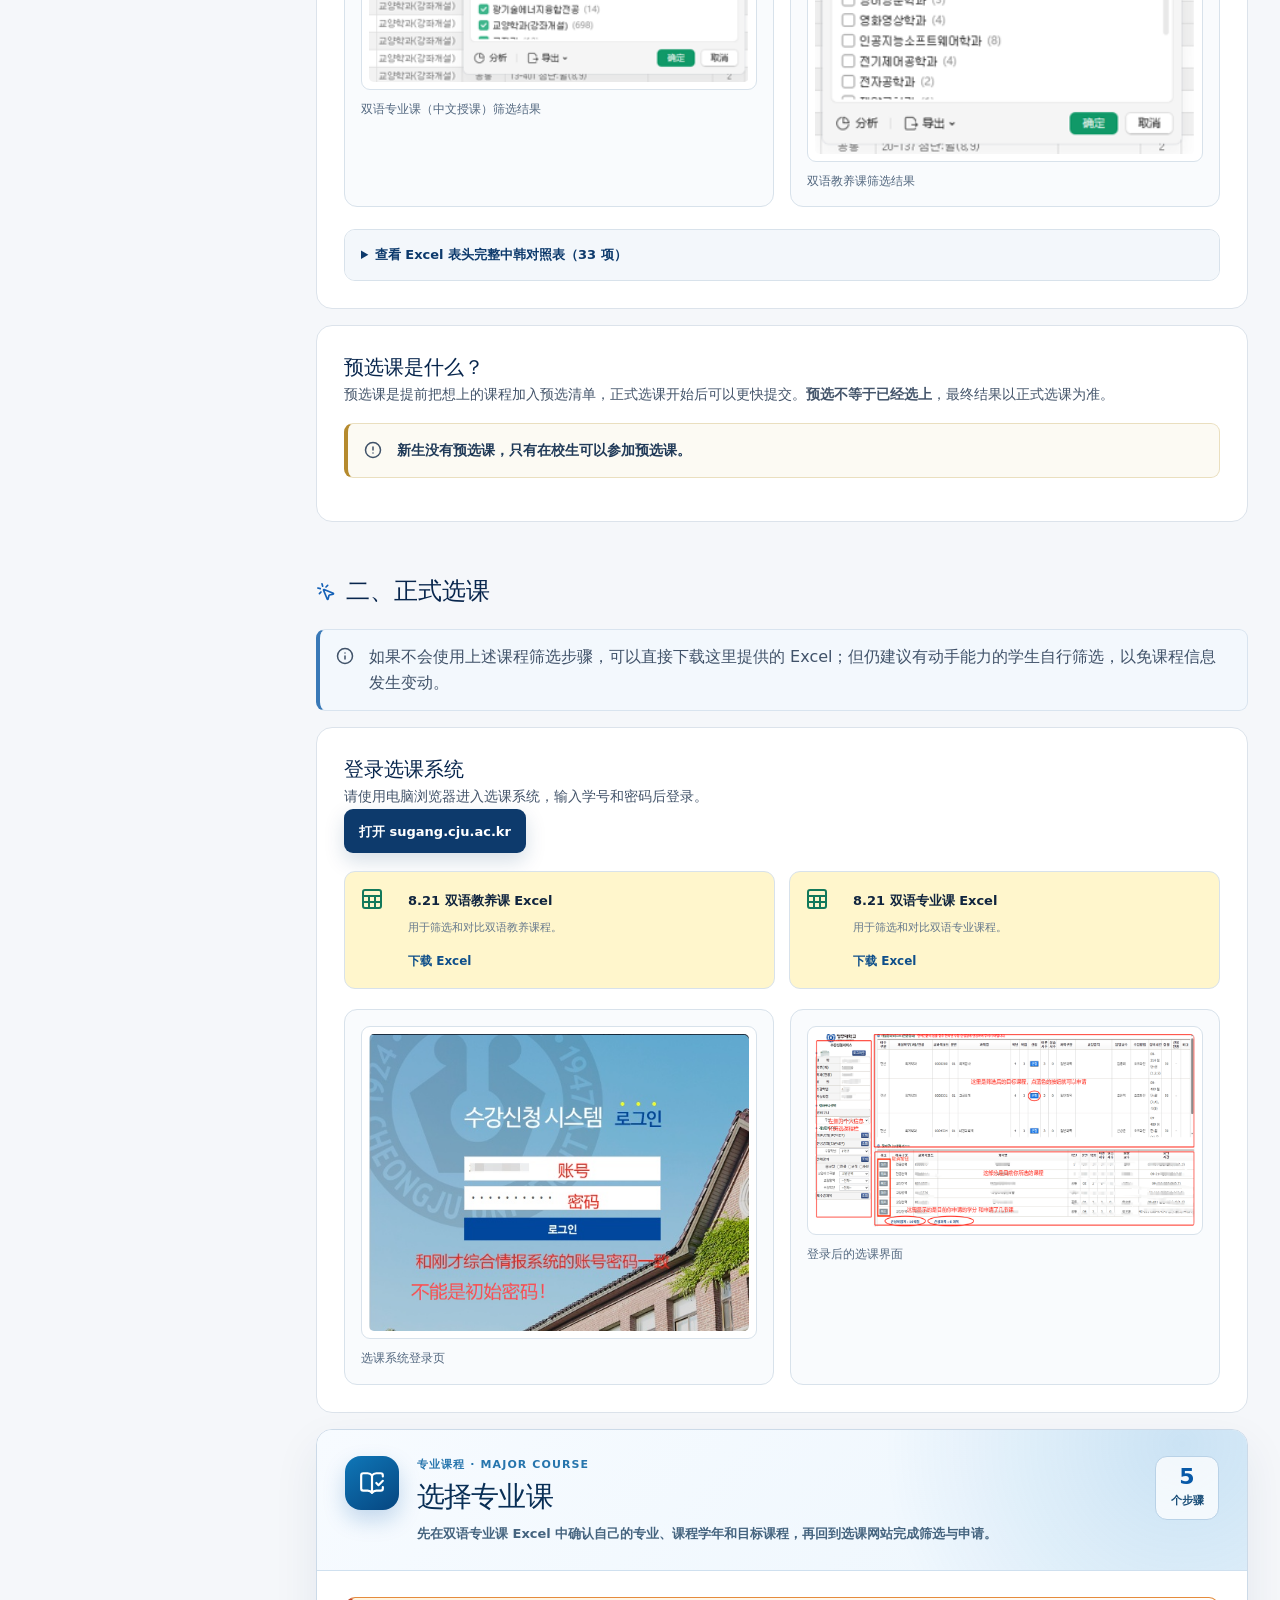
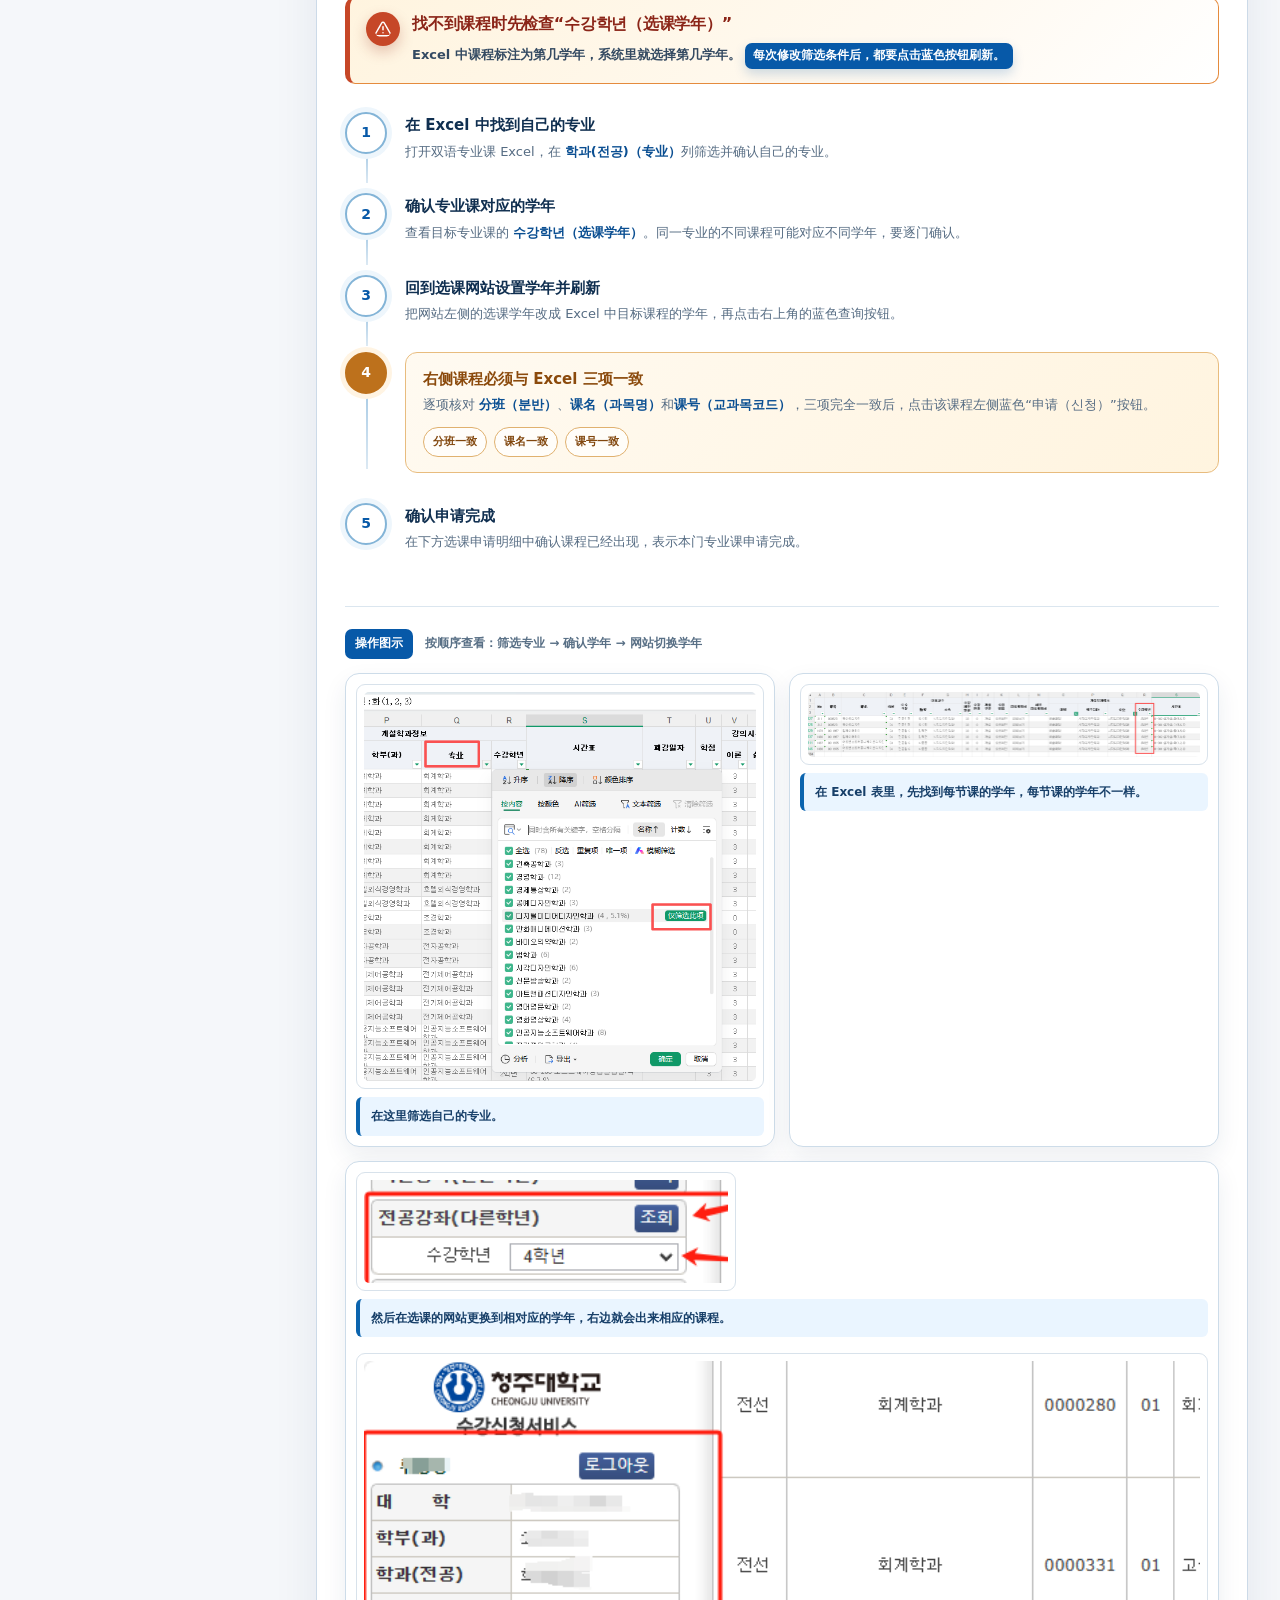
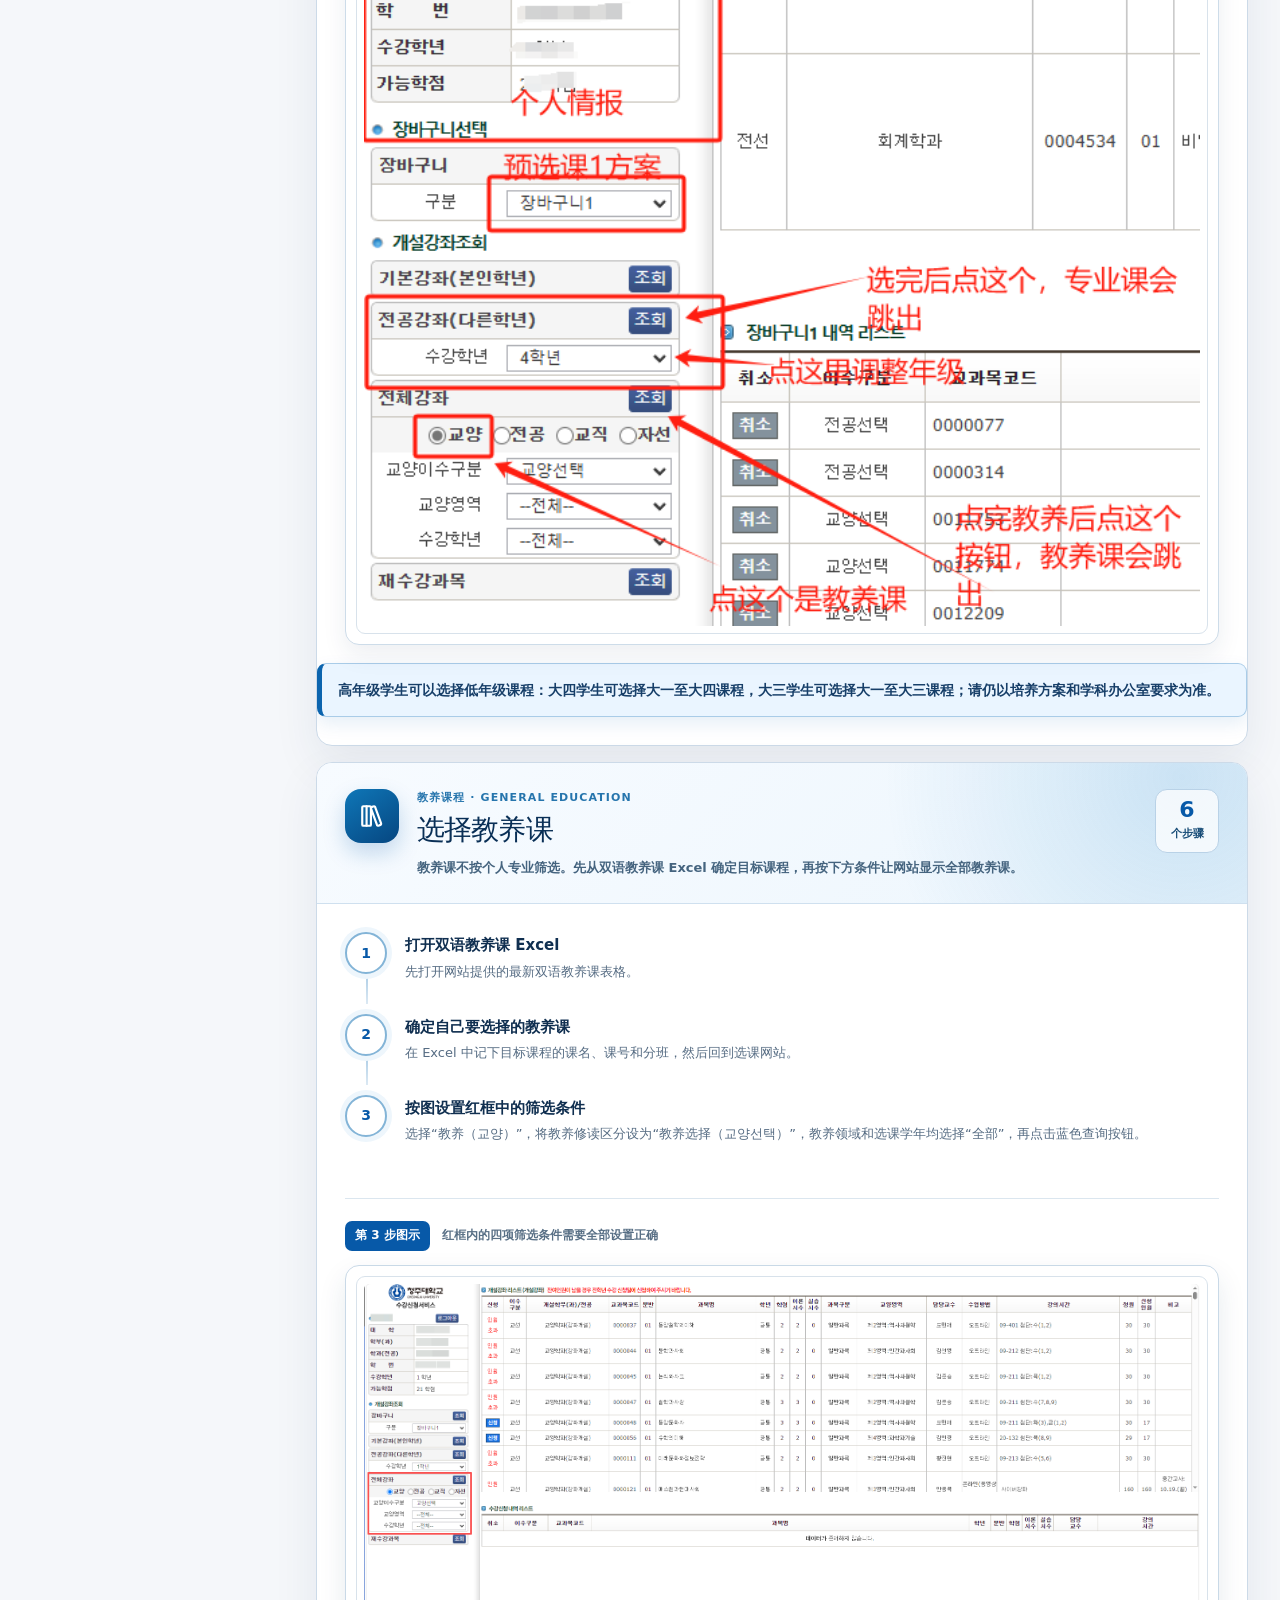
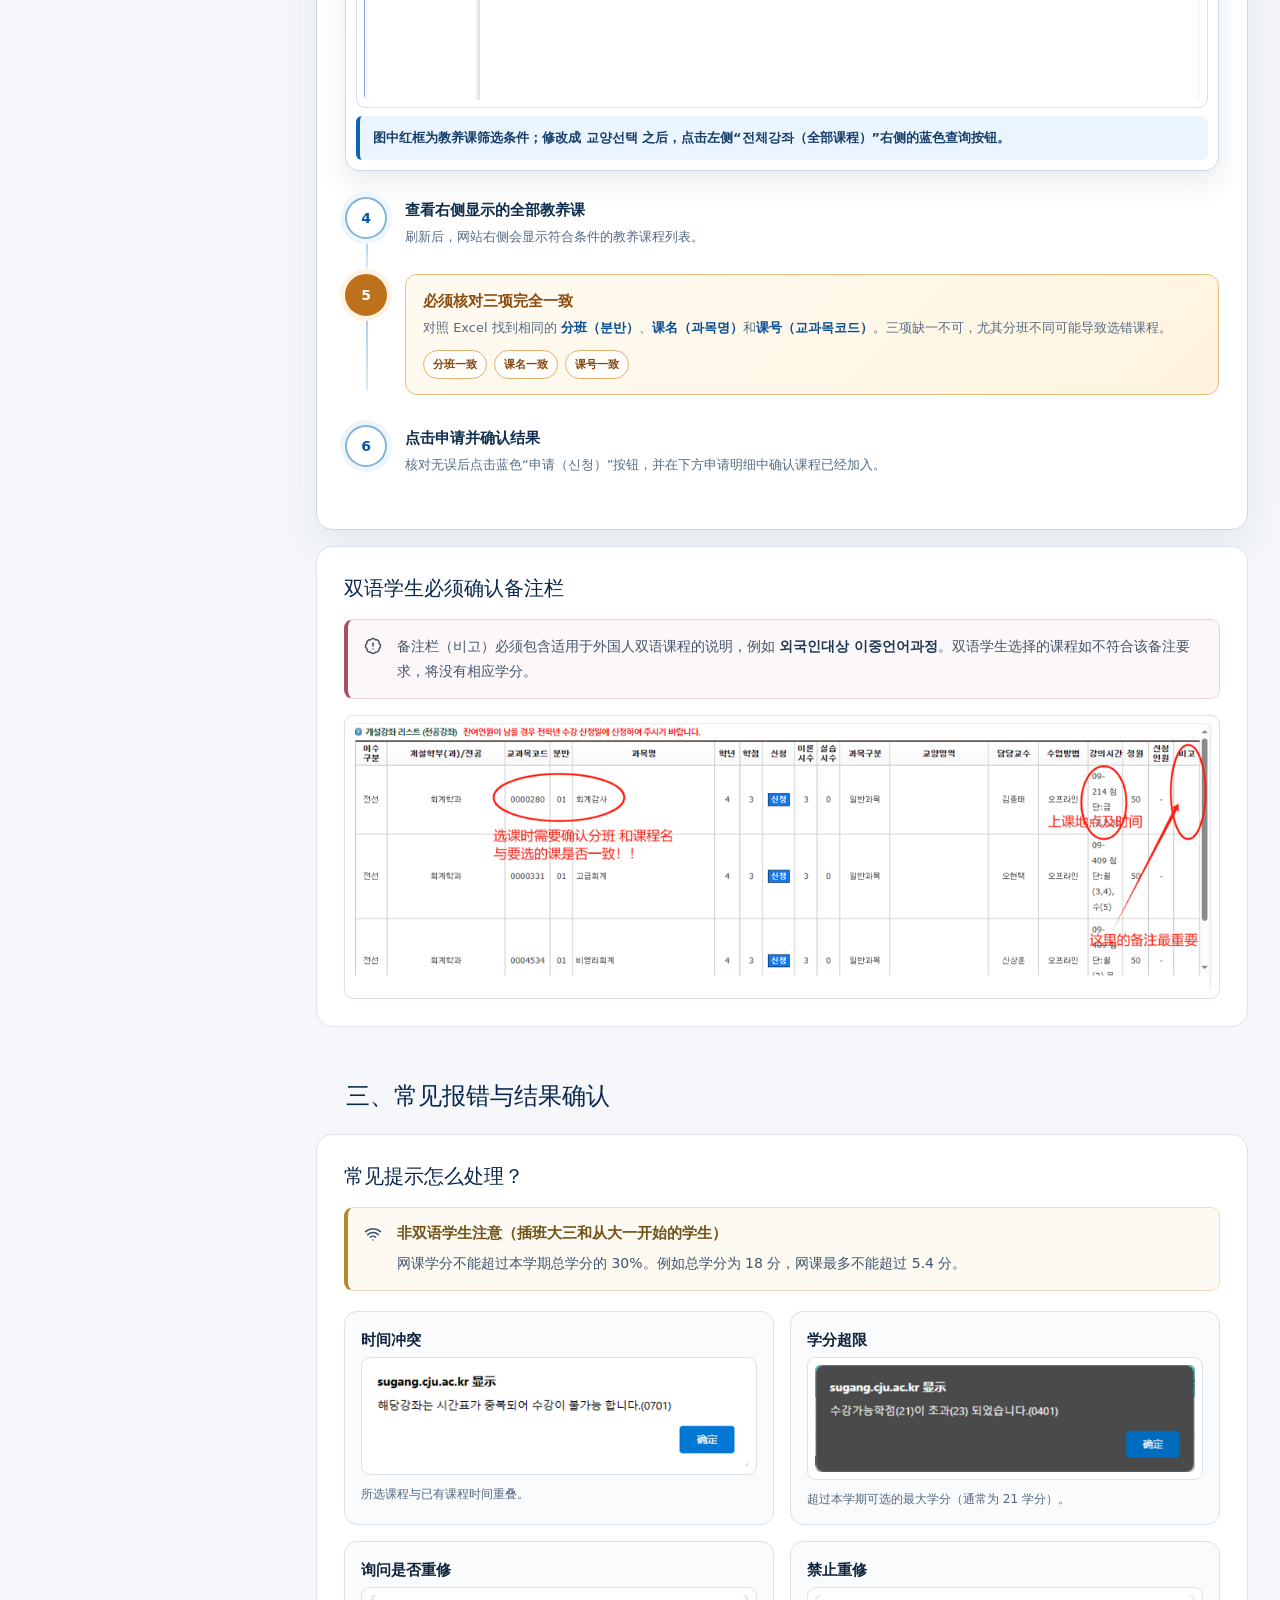
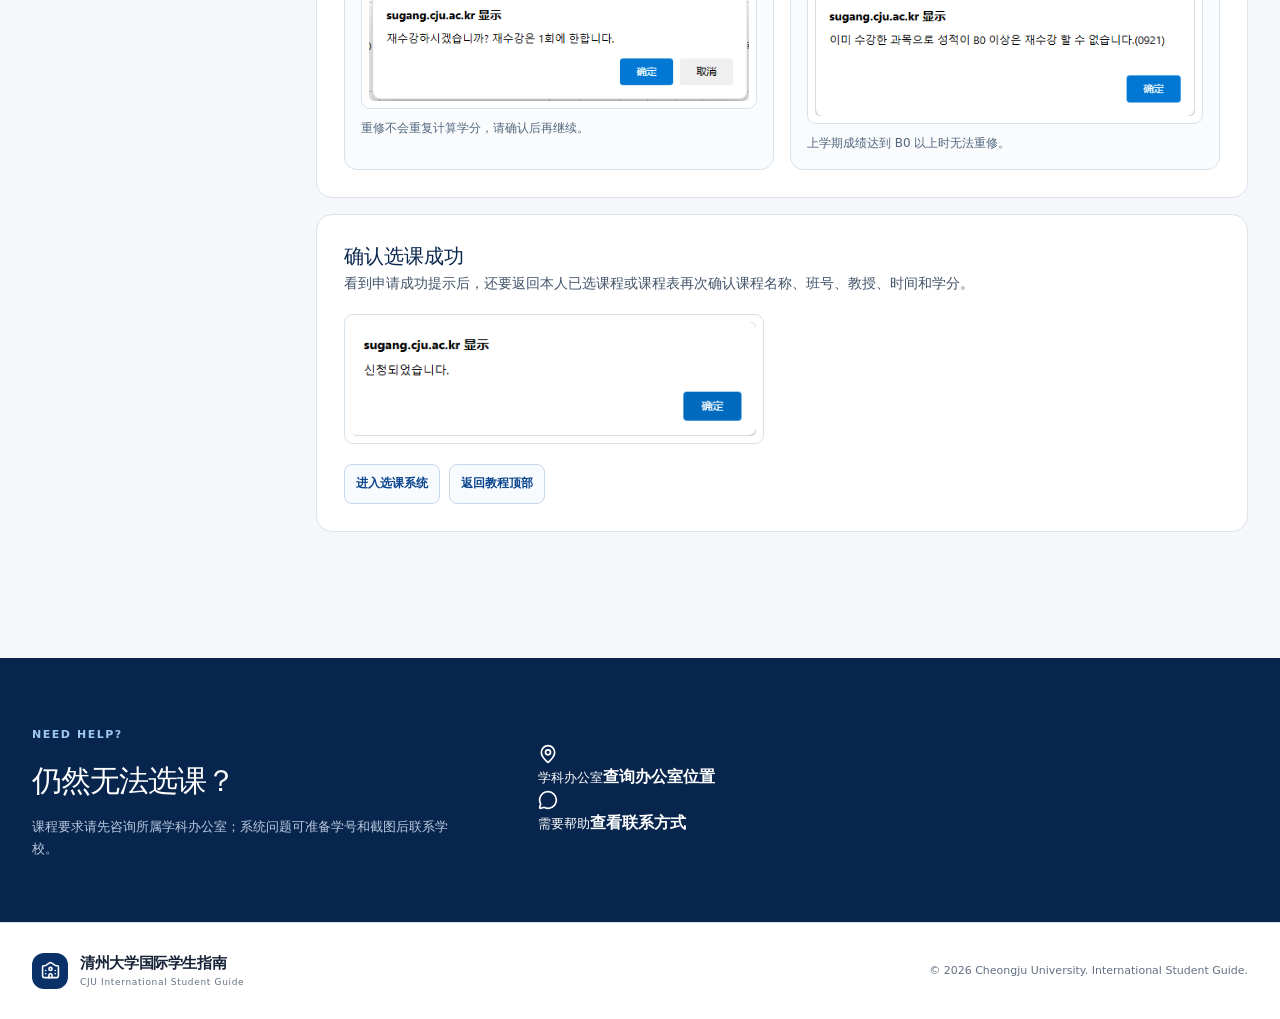
==== commit 08ed57cb: "Update bilingual course workbooks for August 21" ====
--- a/course-registration.html
+++ b/course-registration.html
@@ -273,11 +273,11 @@
                 <section>
                   <svg aria-hidden="true"><use href="assets/icons/lucide.svg#sheet"></use></svg>
                   <div>
-                    <strong>8.18 双语教养课 Excel</strong>
+                    <strong>8.21 双语教养课 Excel</strong>
                     <p>用于筛选和对比双语教养课程。</p>
                     <a
-                      href="downloads/2026-08-18-bilingual-general-courses.xlsx"
-                      download="8.18 双语教养课.xlsx"
+                      href="downloads/2026-08-21-bilingual-general-courses.xls?v=20260821"
+                      download="8.21 双语教养课.xls"
                       >下载 Excel</a
                     >
                   </div>
@@ -285,11 +285,11 @@
                 <section>
                   <svg aria-hidden="true"><use href="assets/icons/lucide.svg#sheet"></use></svg>
                   <div>
-                    <strong>8.18 双语专业课 Excel</strong>
+                    <strong>8.21 双语专业课 Excel</strong>
                     <p>用于筛选和对比双语专业课程。</p>
                     <a
-                      href="downloads/2026-08-18-bilingual-major-courses.xlsx"
-                      download="8.18 双语专业课.xlsx"
+                      href="downloads/2026-08-21-bilingual-major-courses.xls?v=20260821"
+                      download="8.21 双语专业课.xls"
                       >下载 Excel</a
                     >
                   </div>
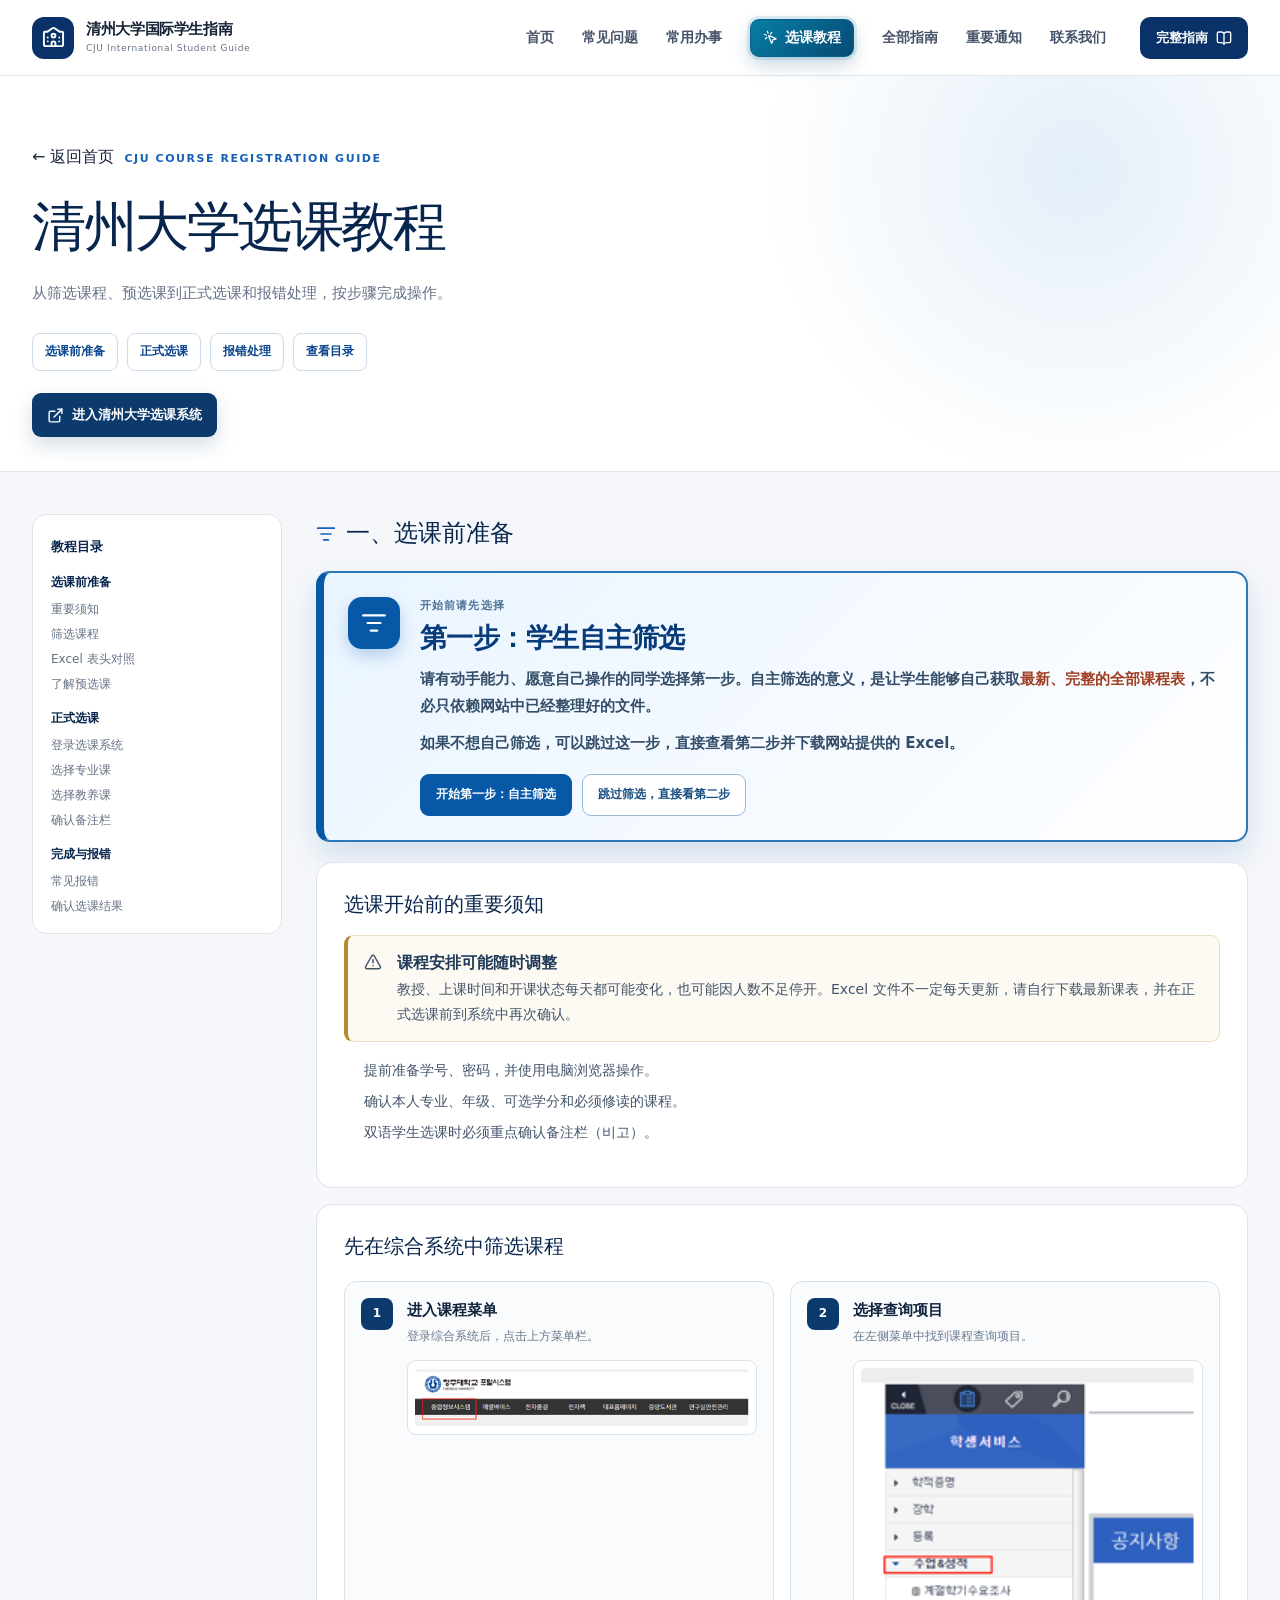
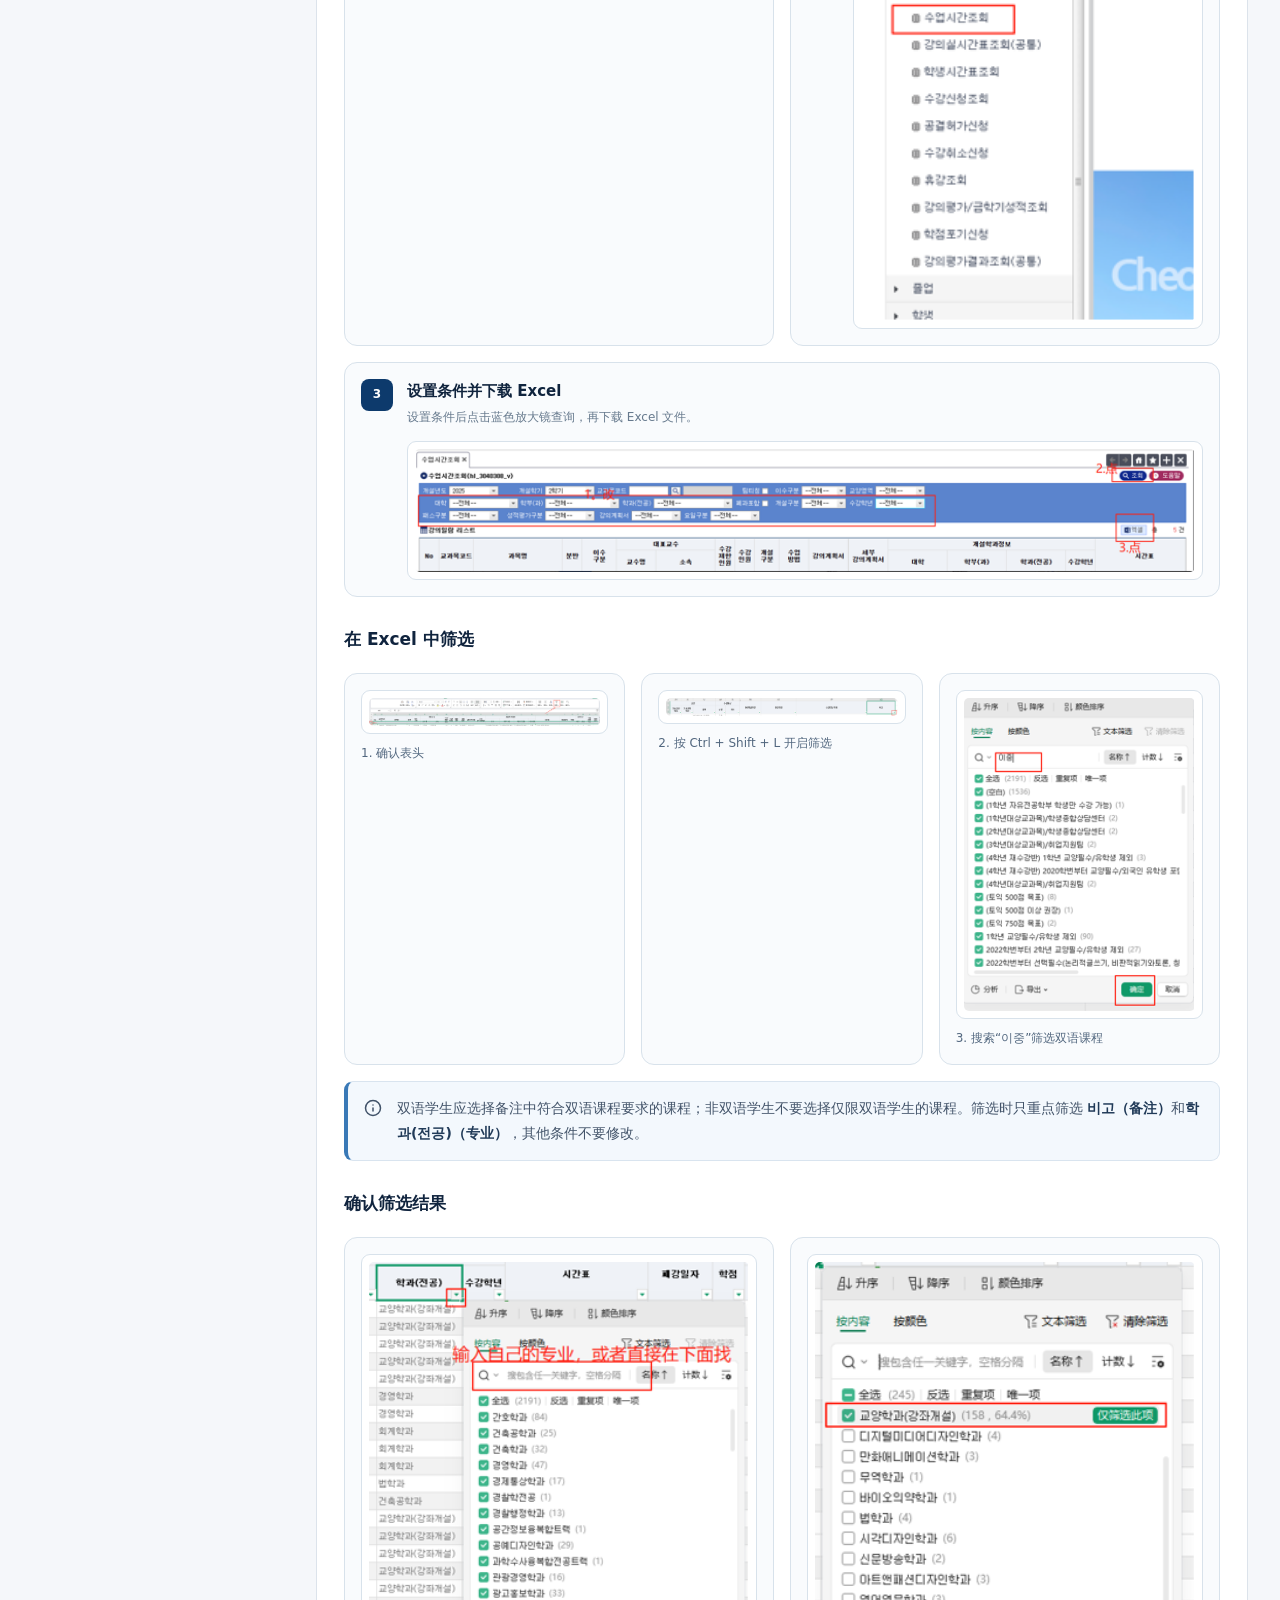
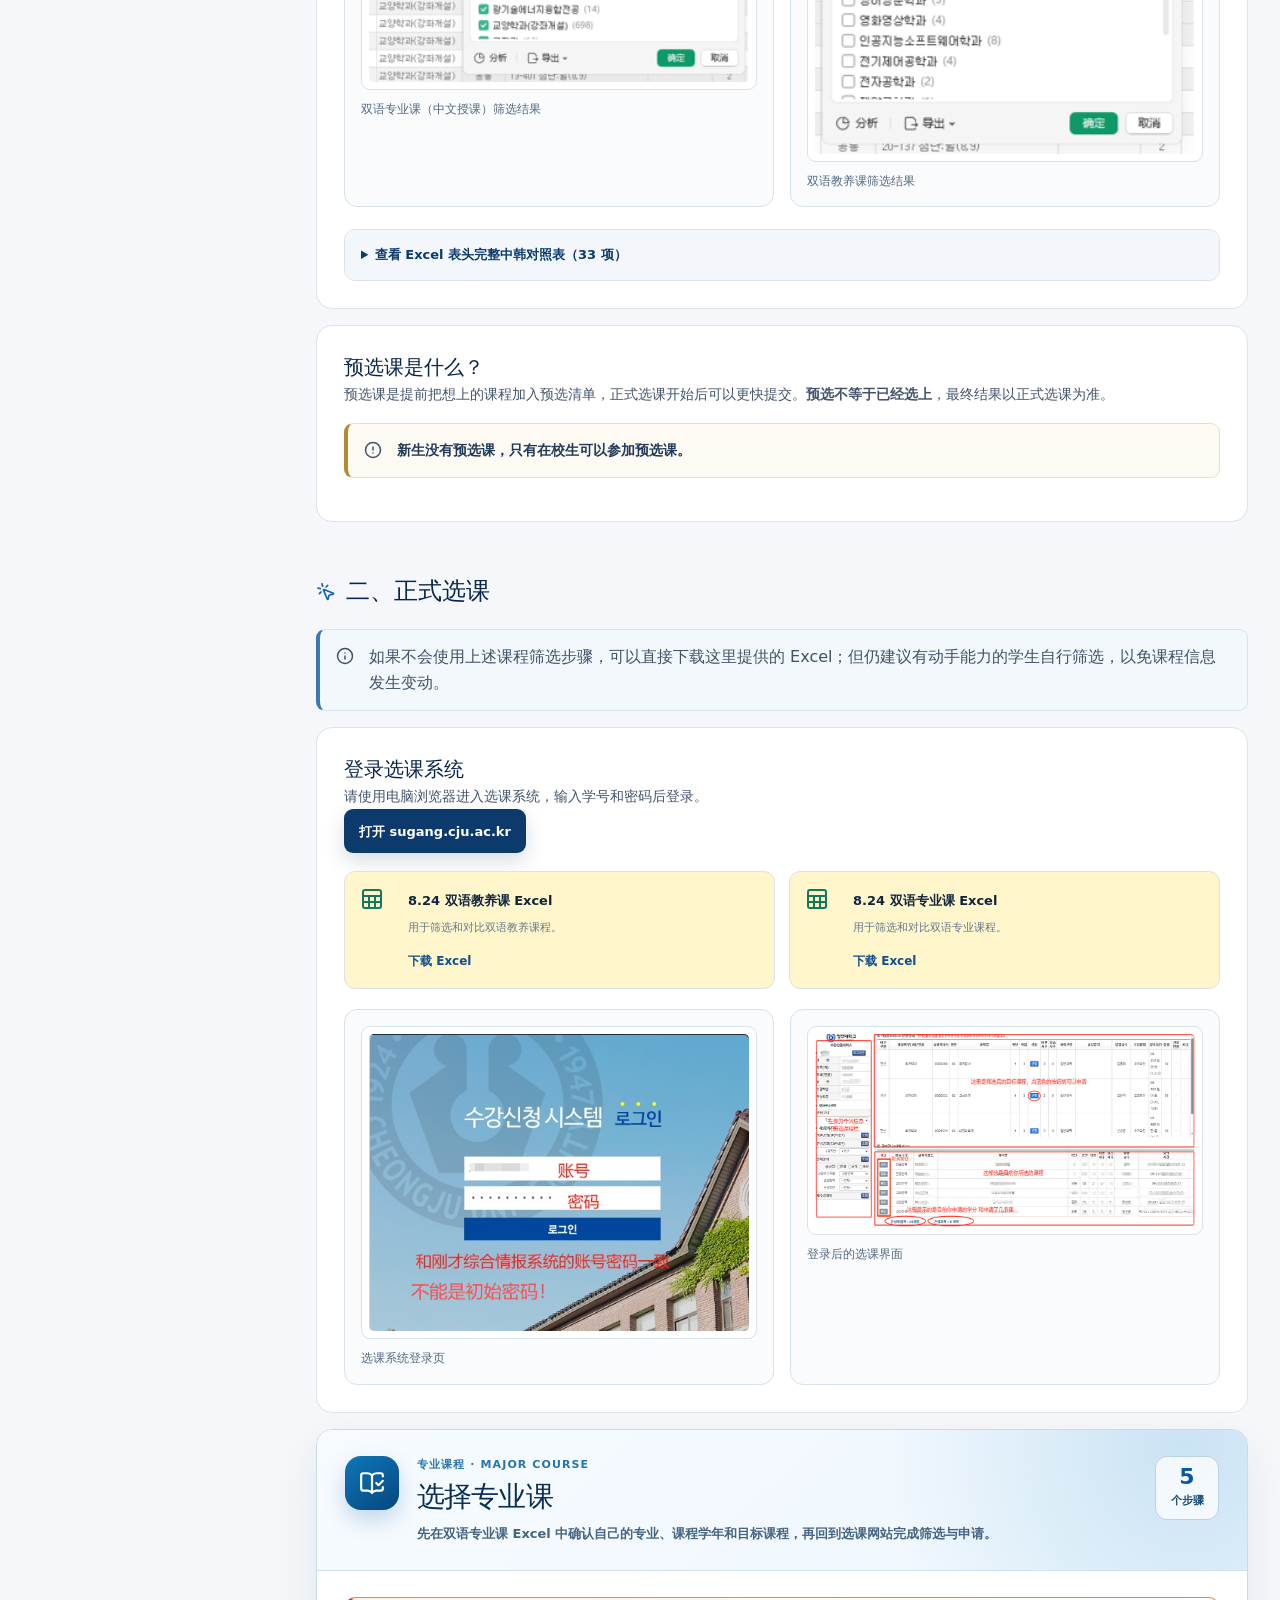
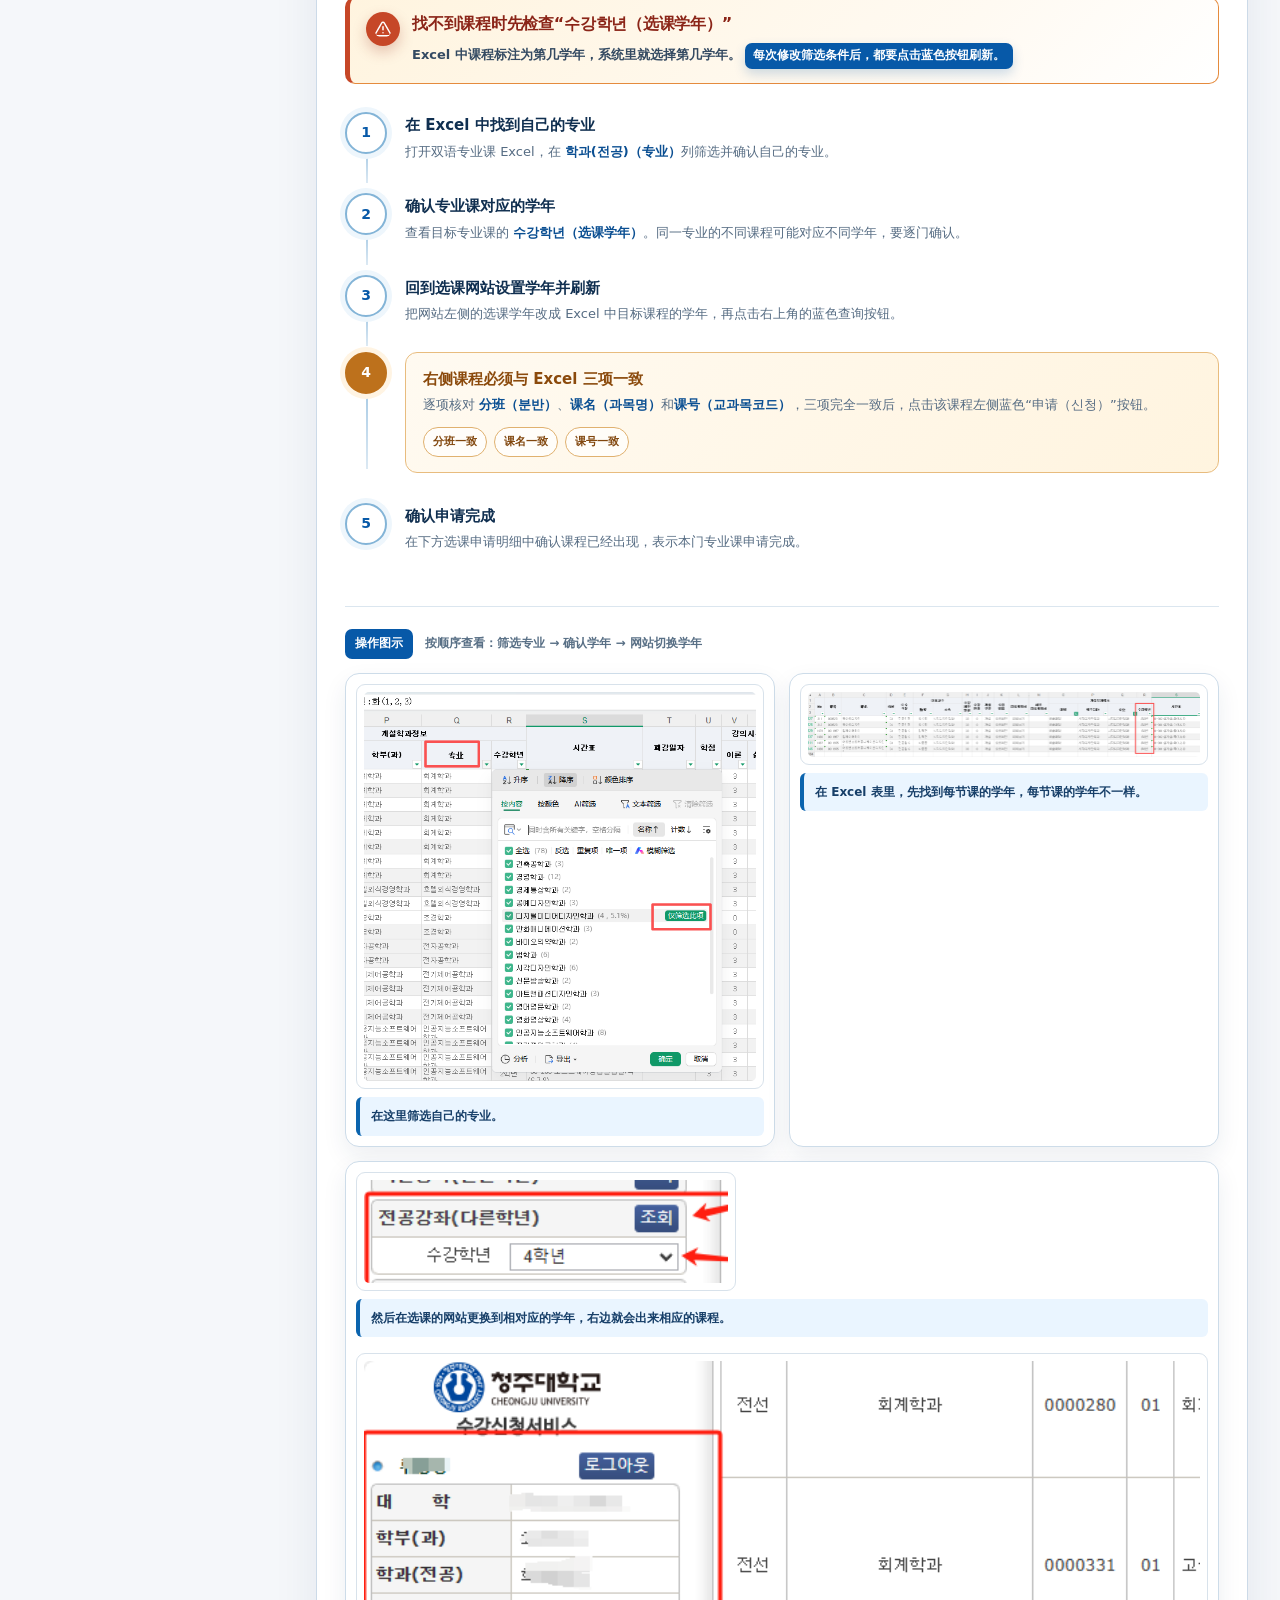
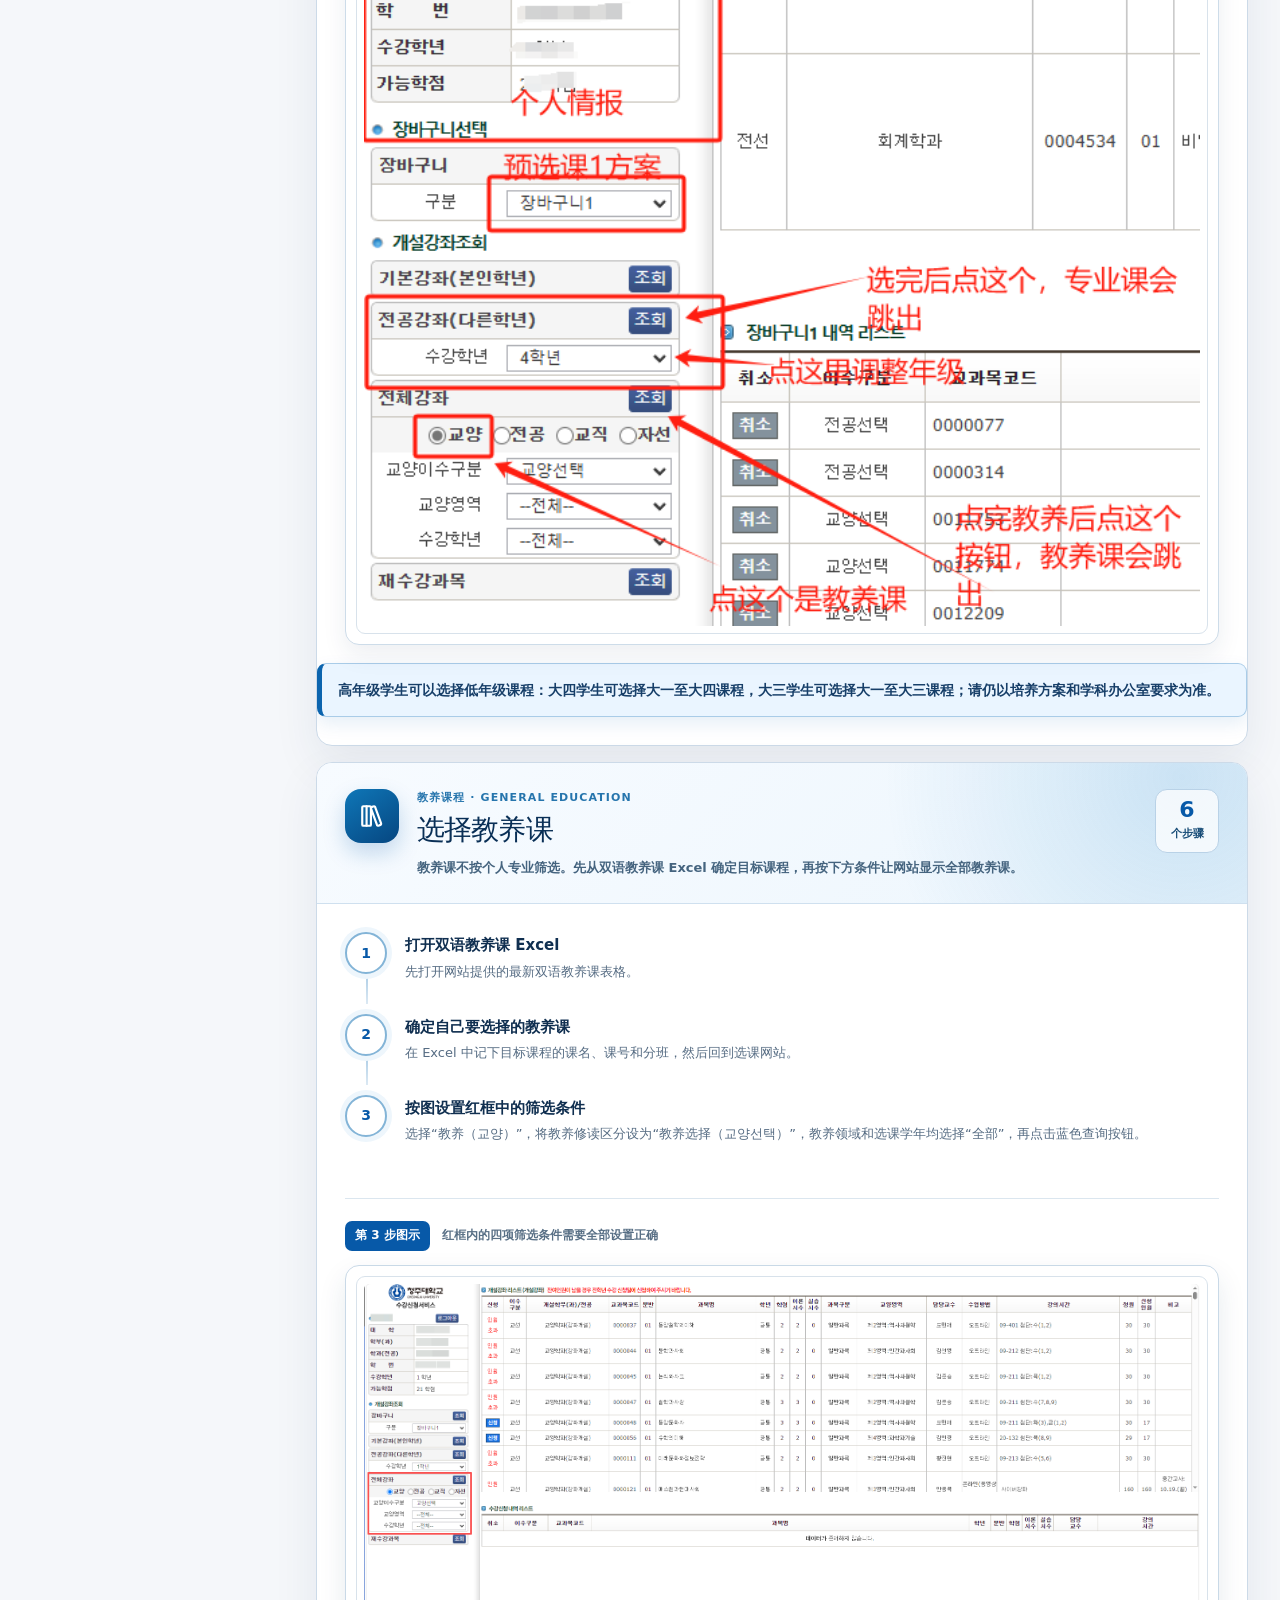
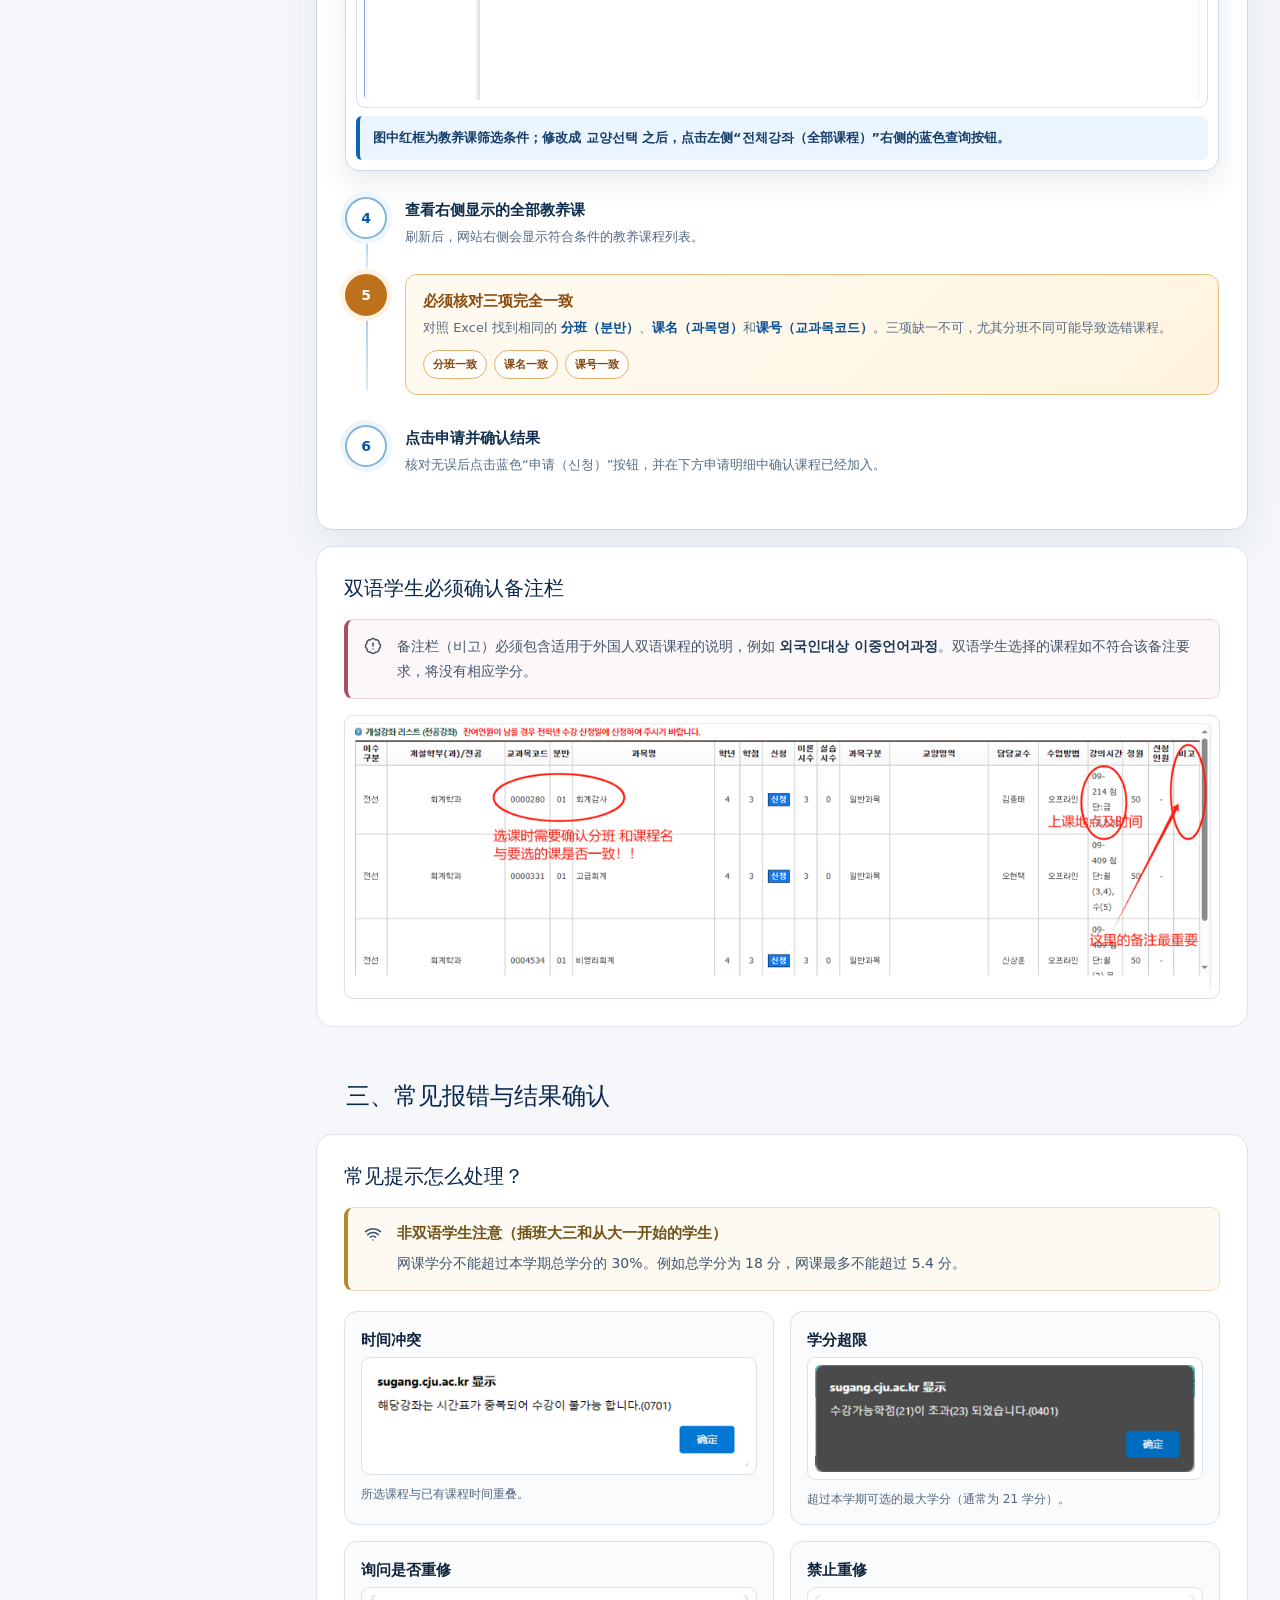
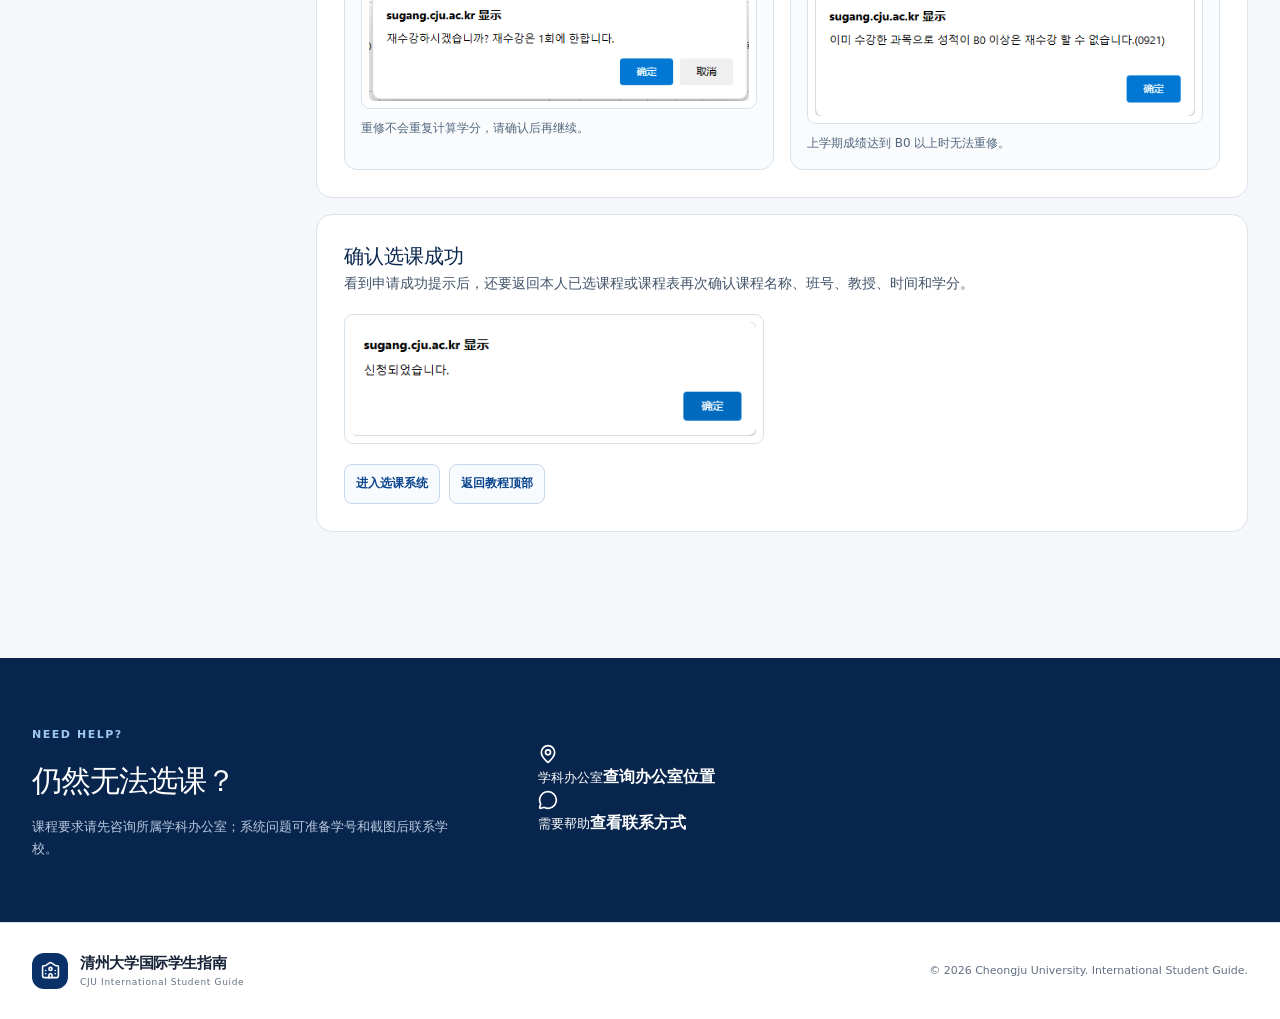
==== commit 859867b6: "Update bilingual course workbooks for August 24" ====
--- a/course-registration.html
+++ b/course-registration.html
@@ -273,11 +273,11 @@
                 <section>
                   <svg aria-hidden="true"><use href="assets/icons/lucide.svg#sheet"></use></svg>
                   <div>
-                    <strong>8.21 双语教养课 Excel</strong>
+                    <strong>8.24 双语教养课 Excel</strong>
                     <p>用于筛选和对比双语教养课程。</p>
                     <a
-                      href="downloads/2026-08-21-bilingual-general-courses.xls?v=20260821"
-                      download="8.21 双语教养课.xls"
+                      href="downloads/2026-08-24-bilingual-general-courses.xls?v=20260824"
+                      download="8.24 双语教养课.xls"
                       >下载 Excel</a
                     >
                   </div>
@@ -285,11 +285,11 @@
                 <section>
                   <svg aria-hidden="true"><use href="assets/icons/lucide.svg#sheet"></use></svg>
                   <div>
-                    <strong>8.21 双语专业课 Excel</strong>
+                    <strong>8.24 双语专业课 Excel</strong>
                     <p>用于筛选和对比双语专业课程。</p>
                     <a
-                      href="downloads/2026-08-21-bilingual-major-courses.xls?v=20260821"
-                      download="8.21 双语专业课.xls"
+                      href="downloads/2026-08-24-bilingual-major-courses.xls?v=20260824"
+                      download="8.24 双语专业课.xls"
                       >下载 Excel</a
                     >
                   </div>
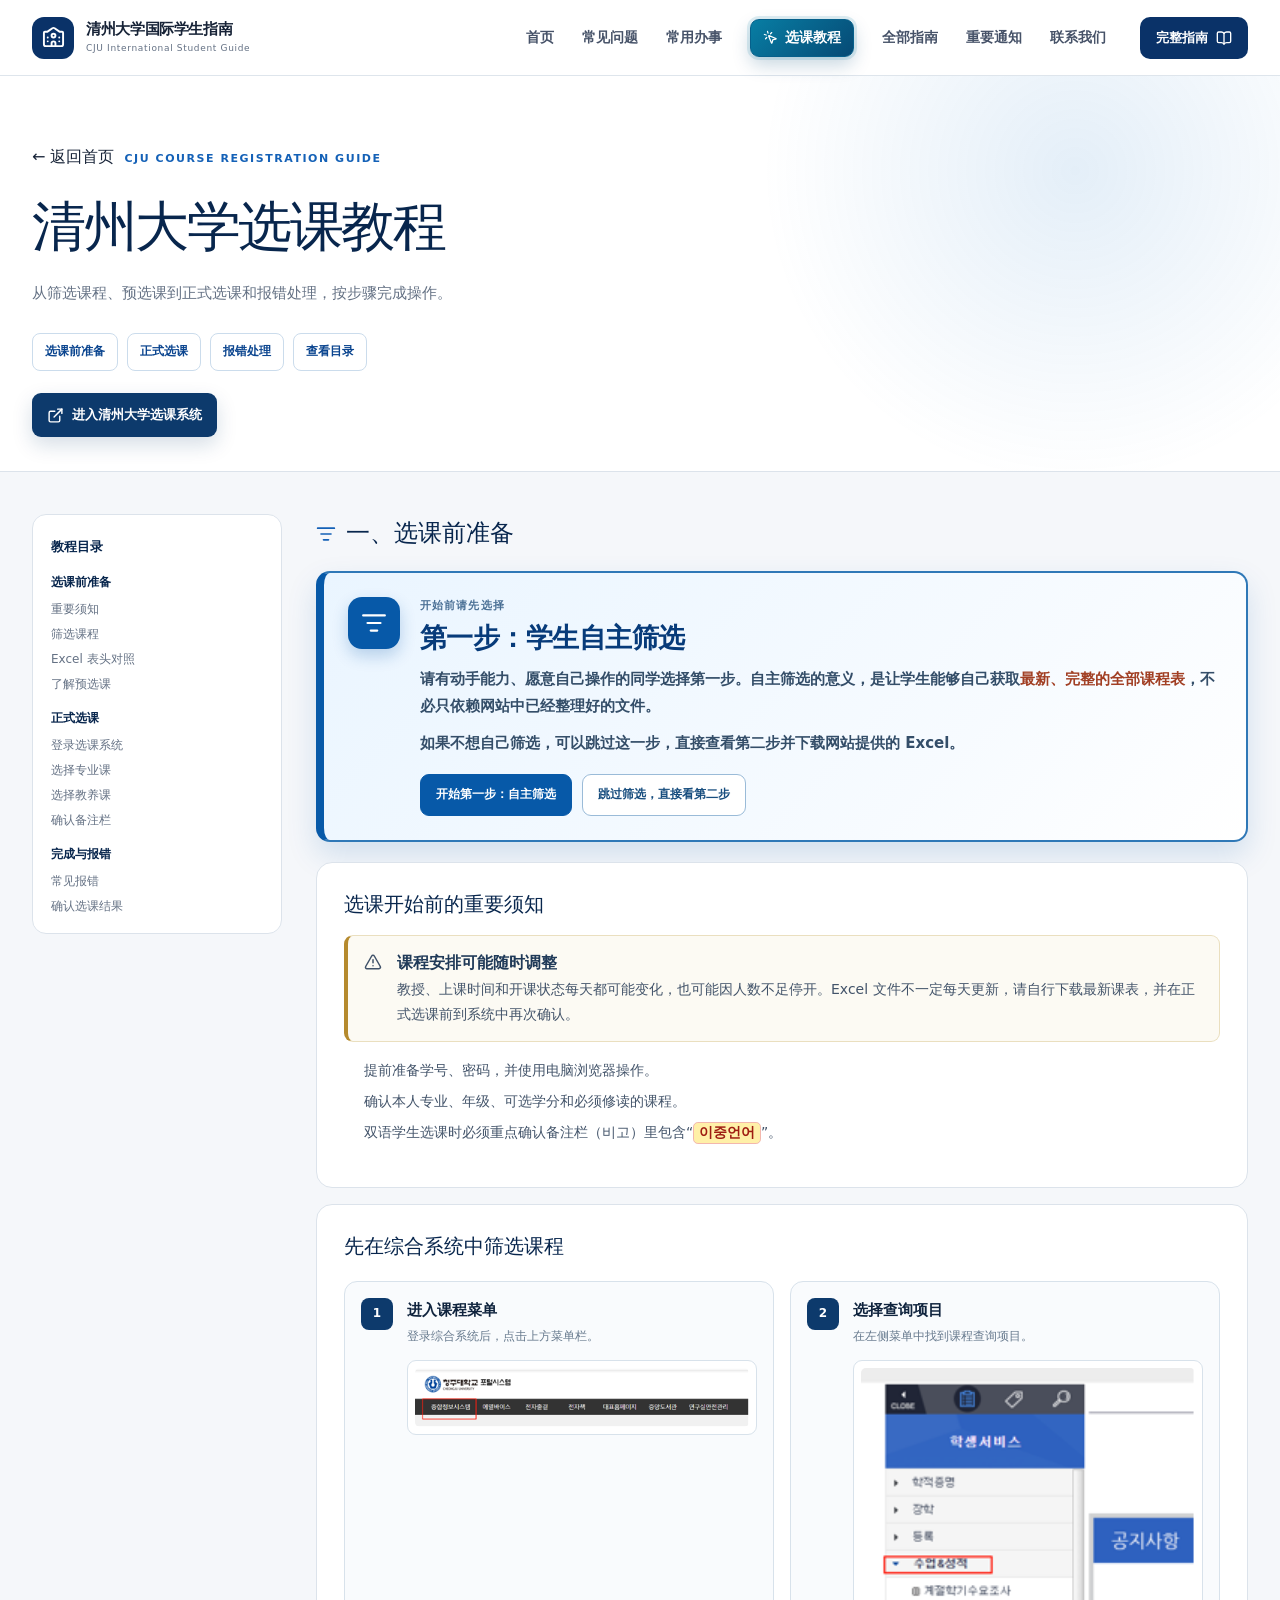
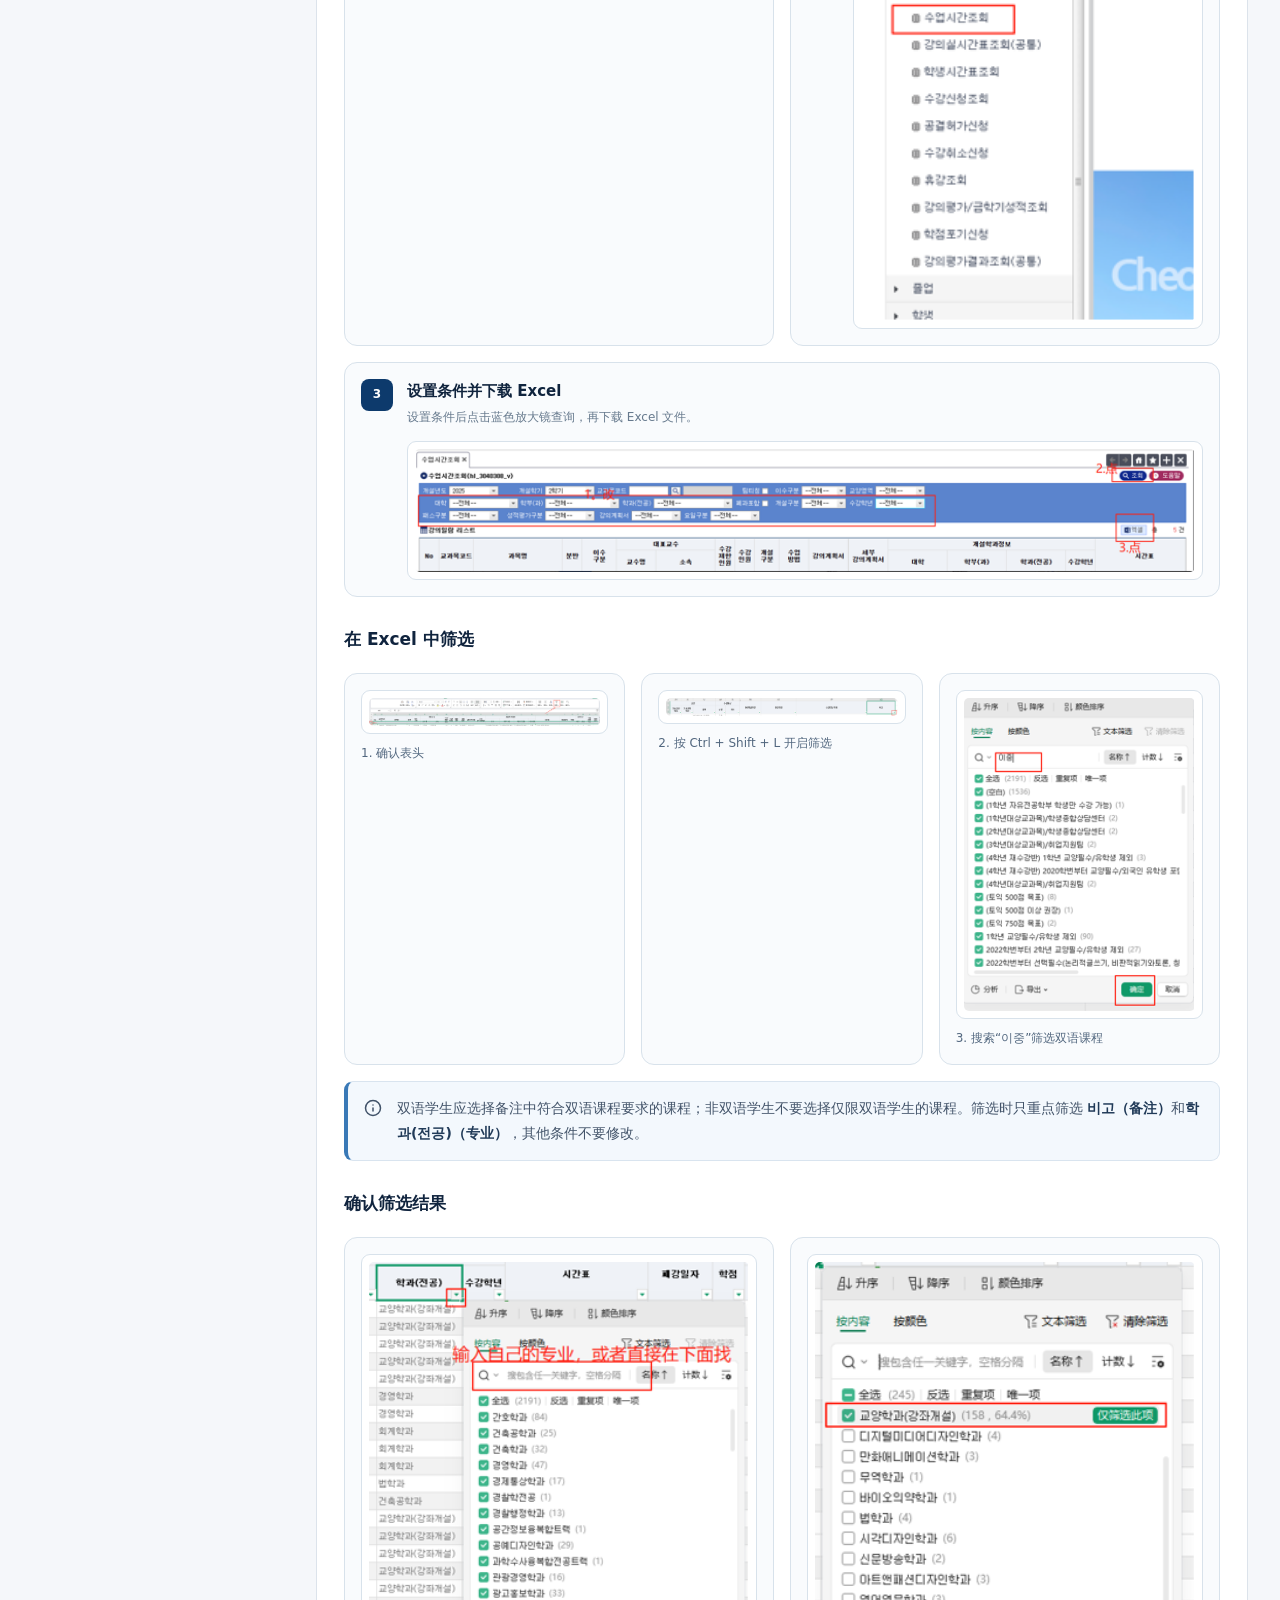
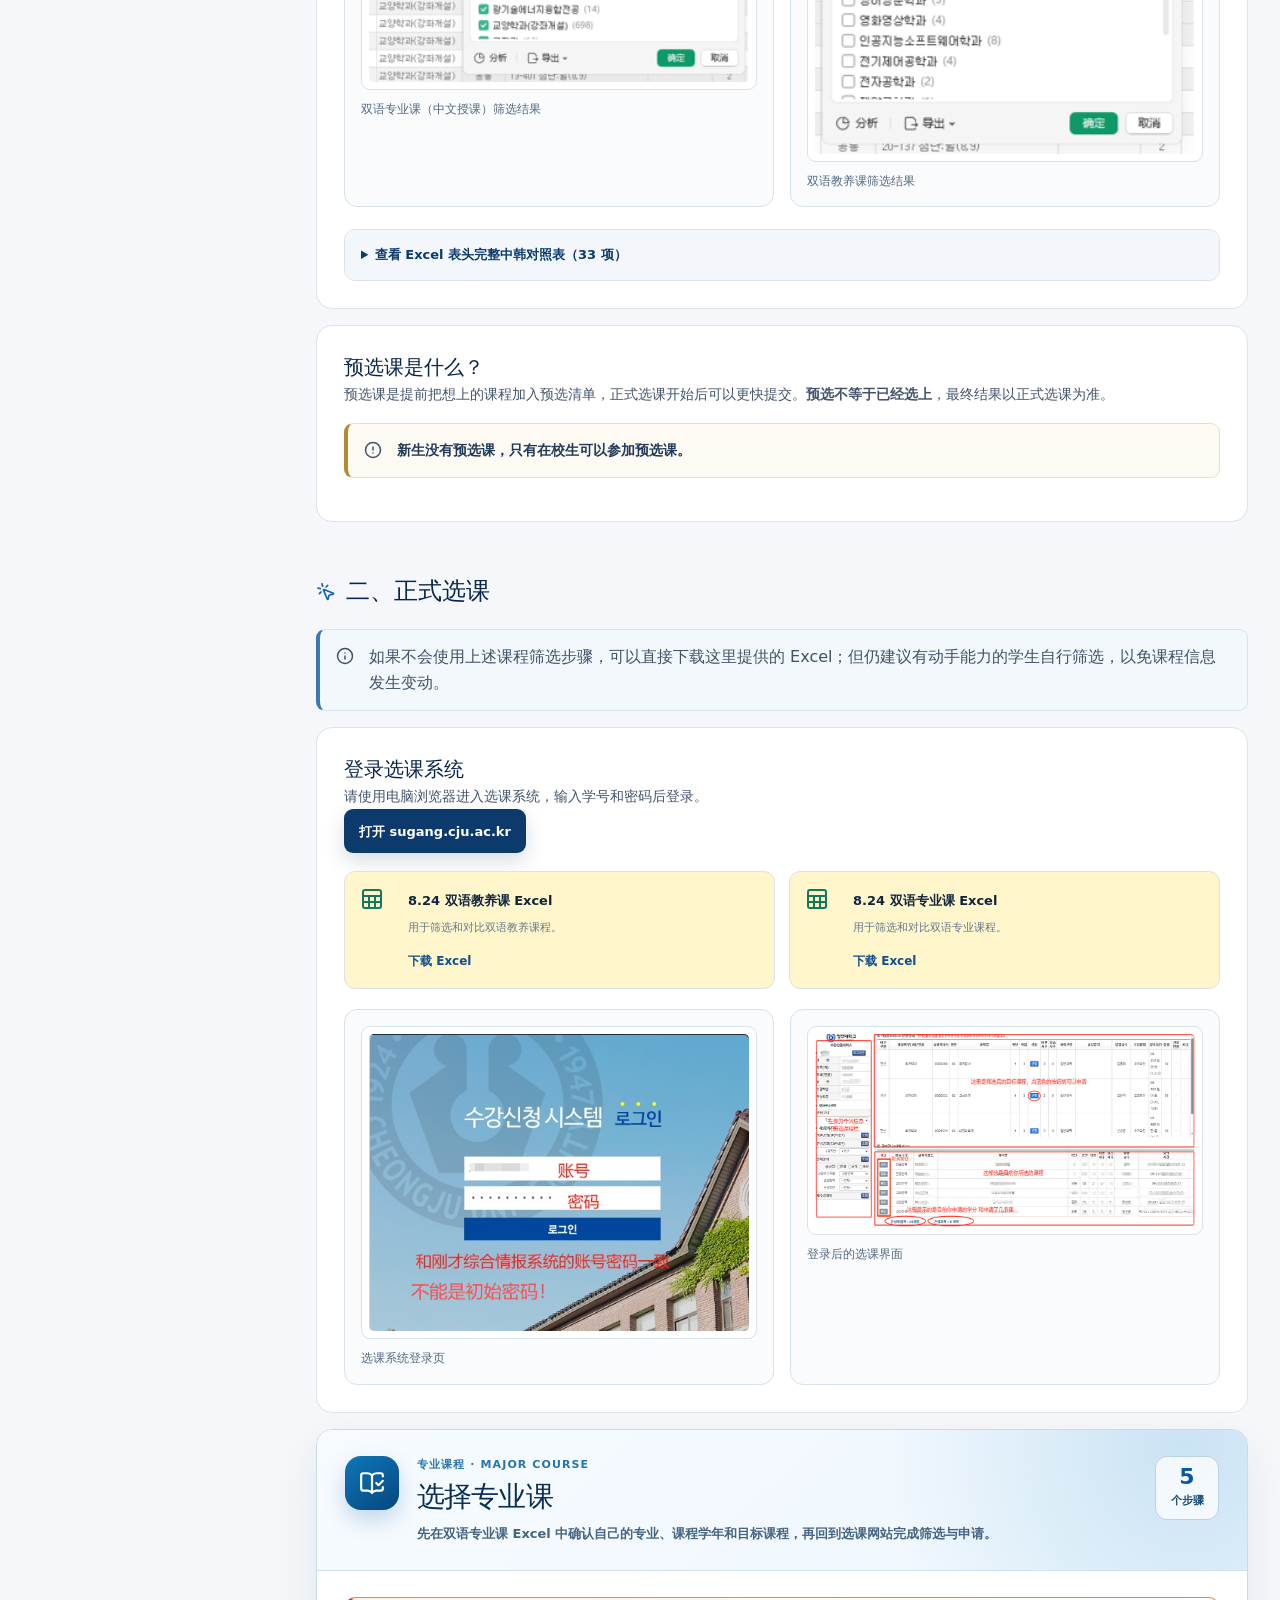
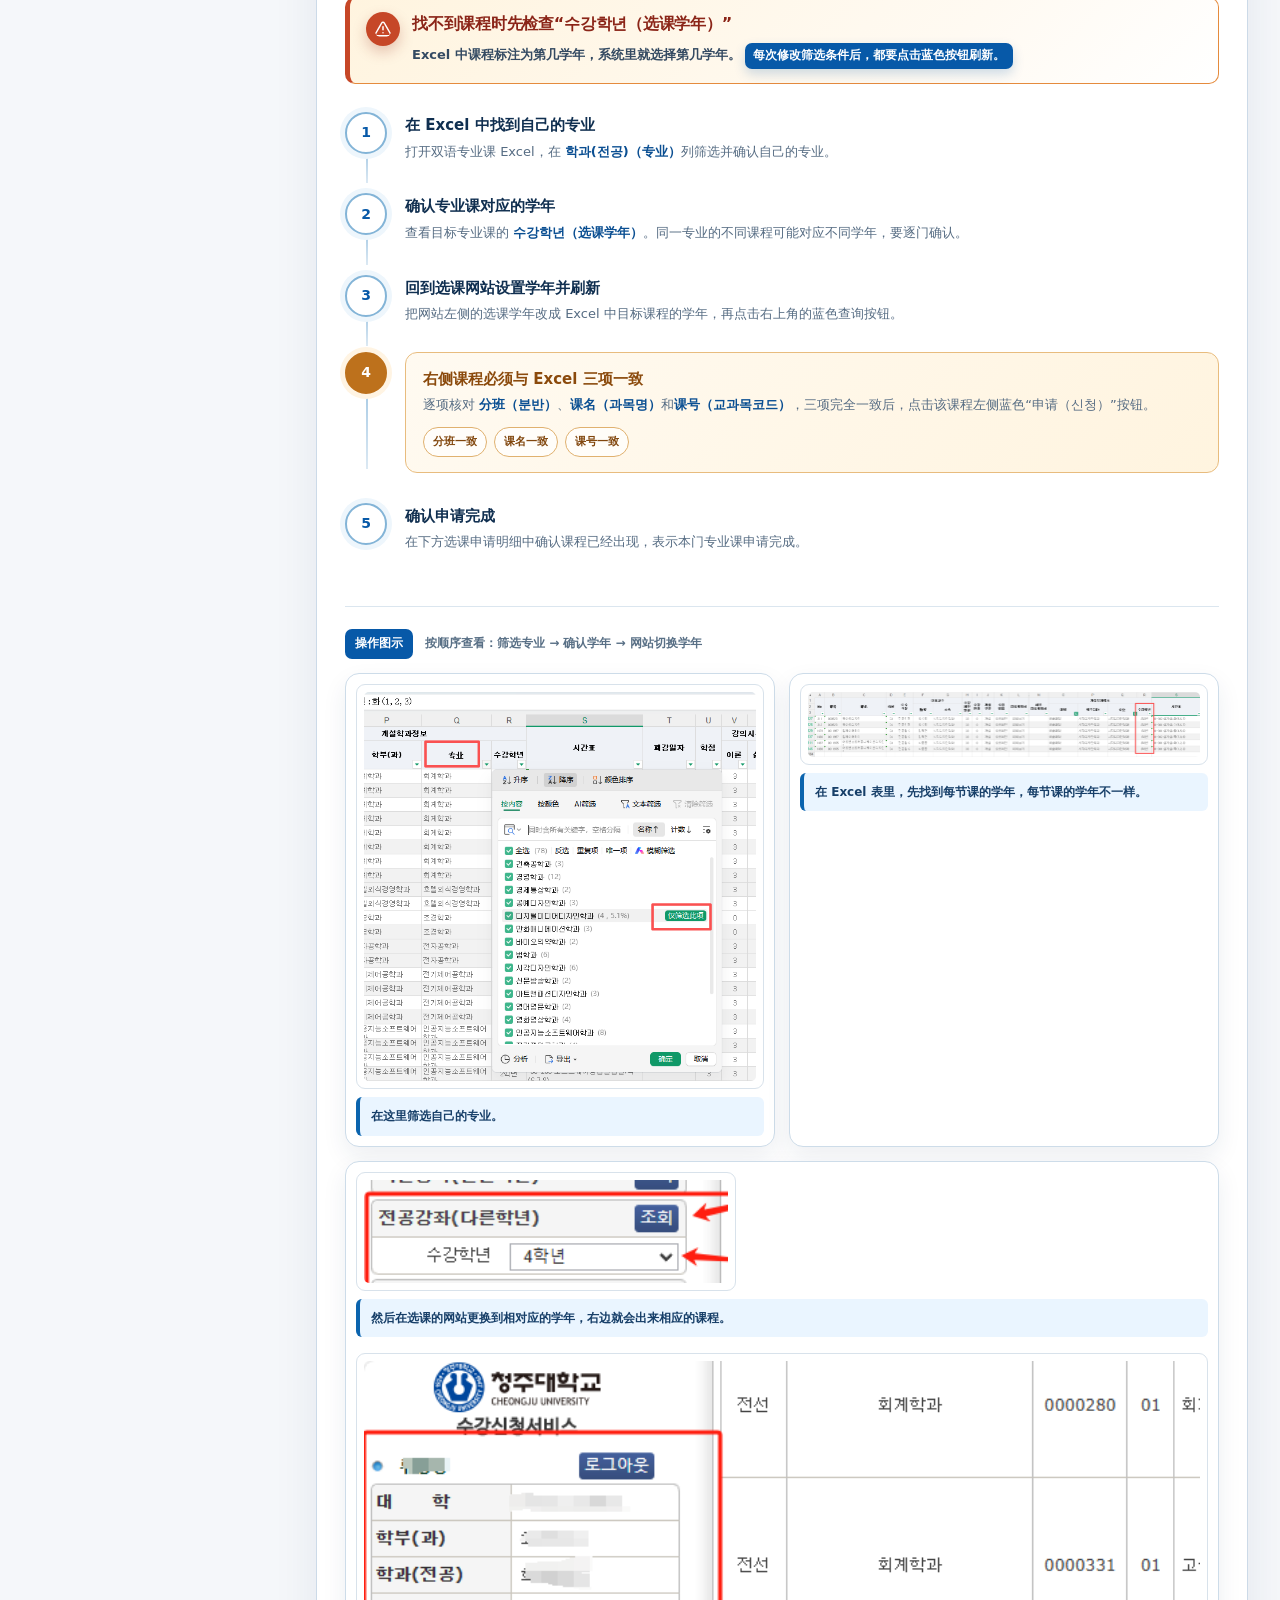
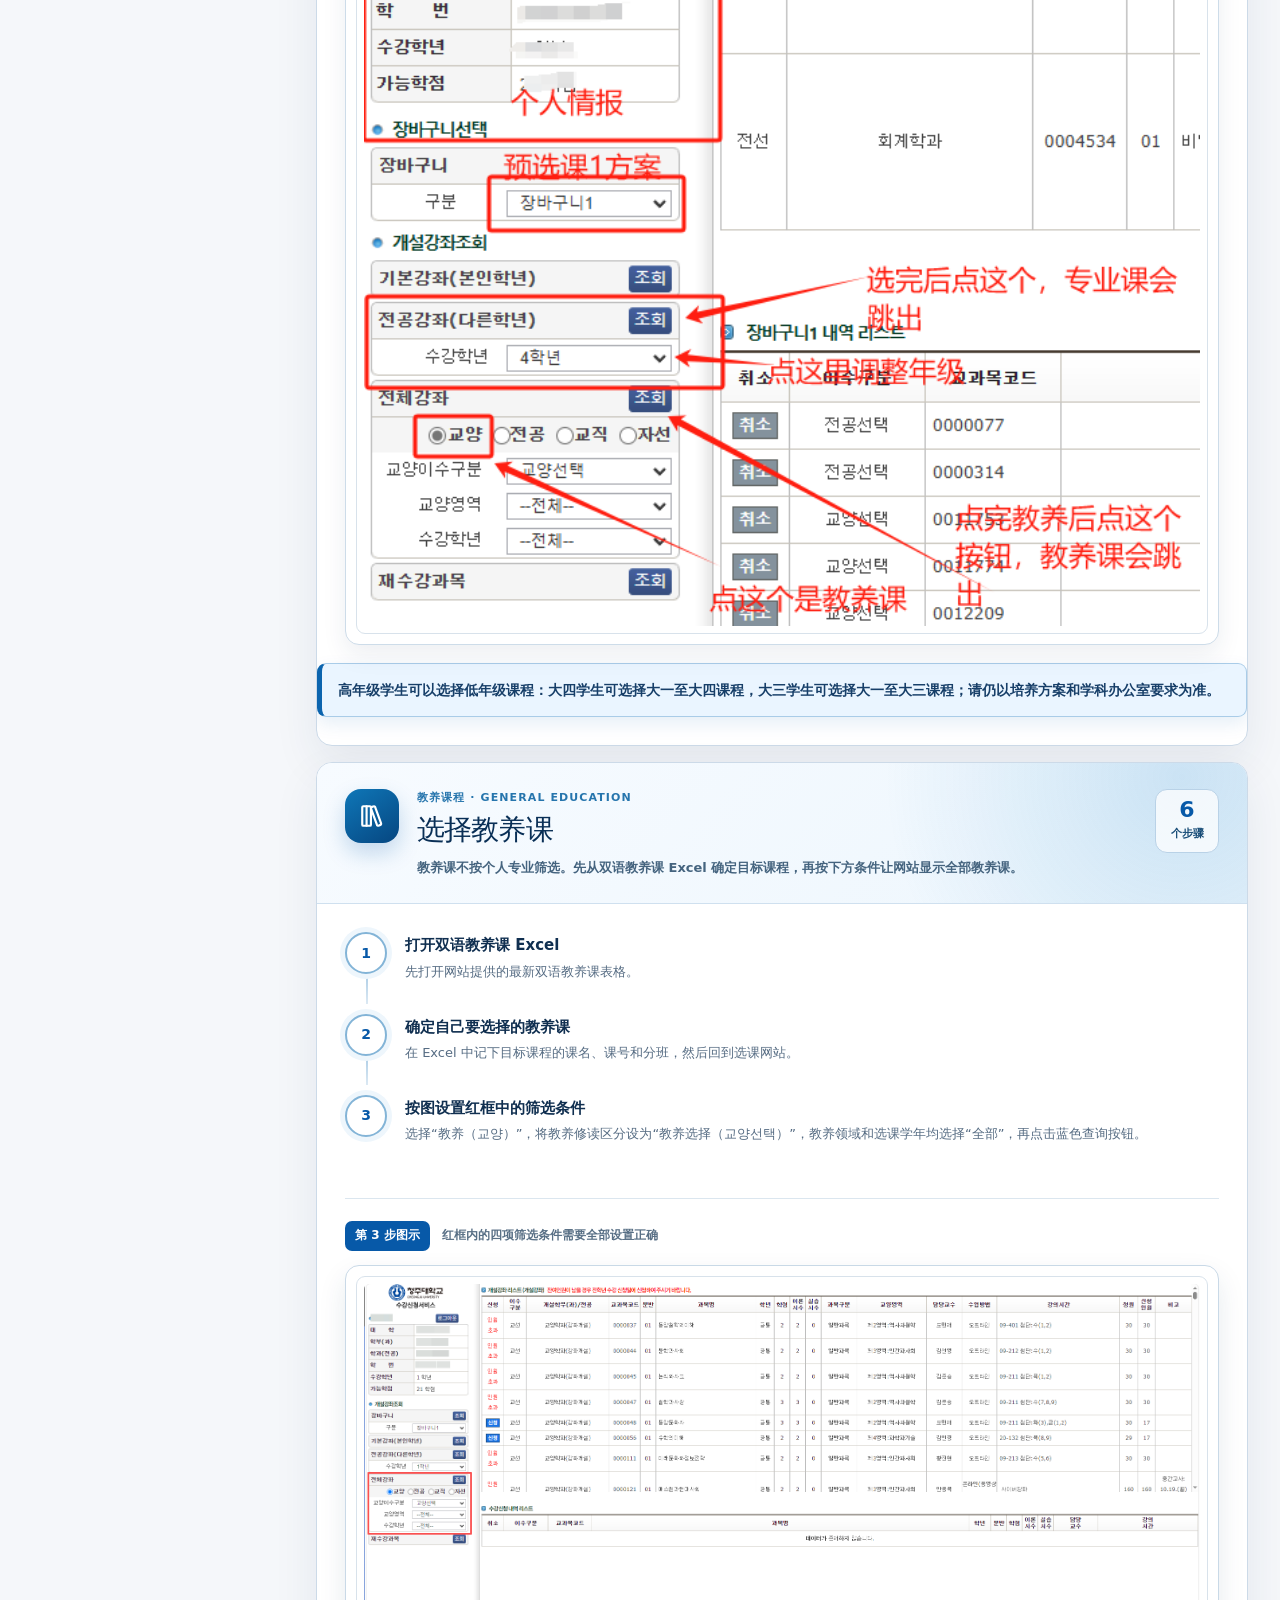
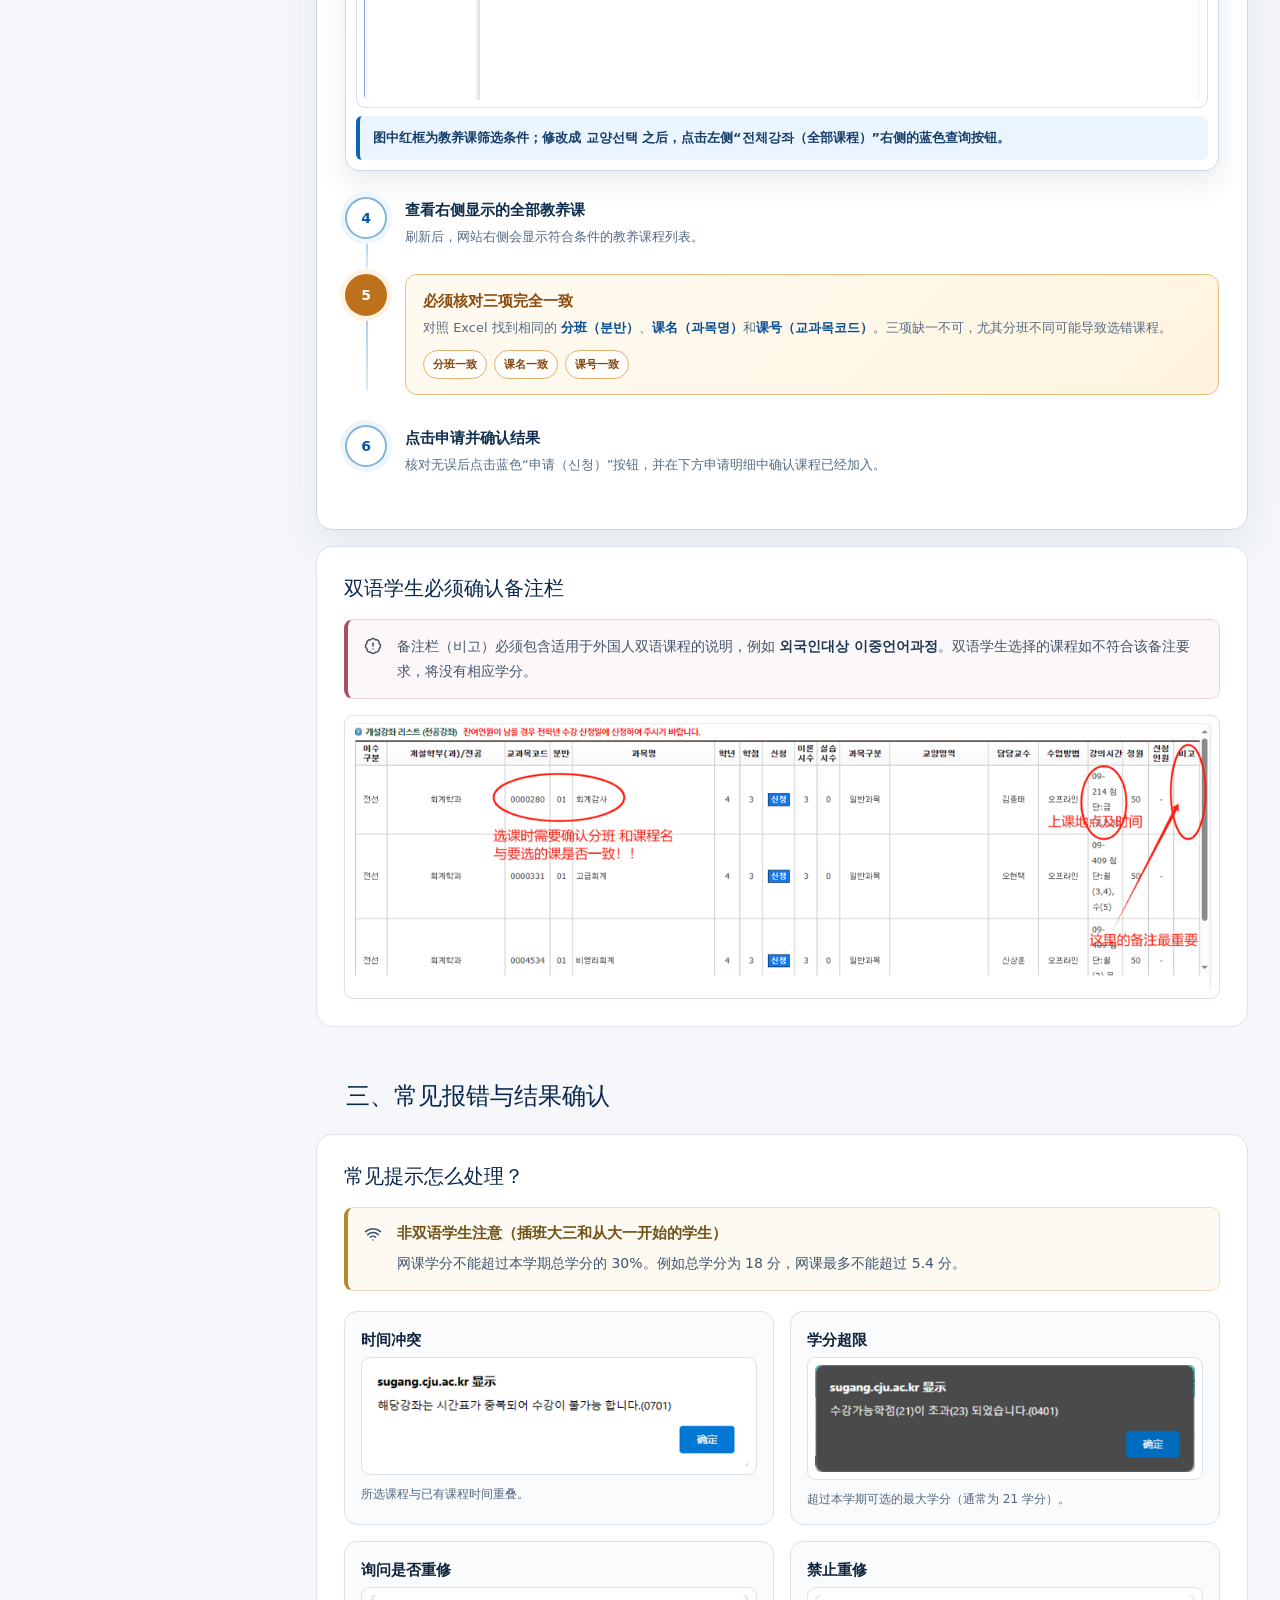
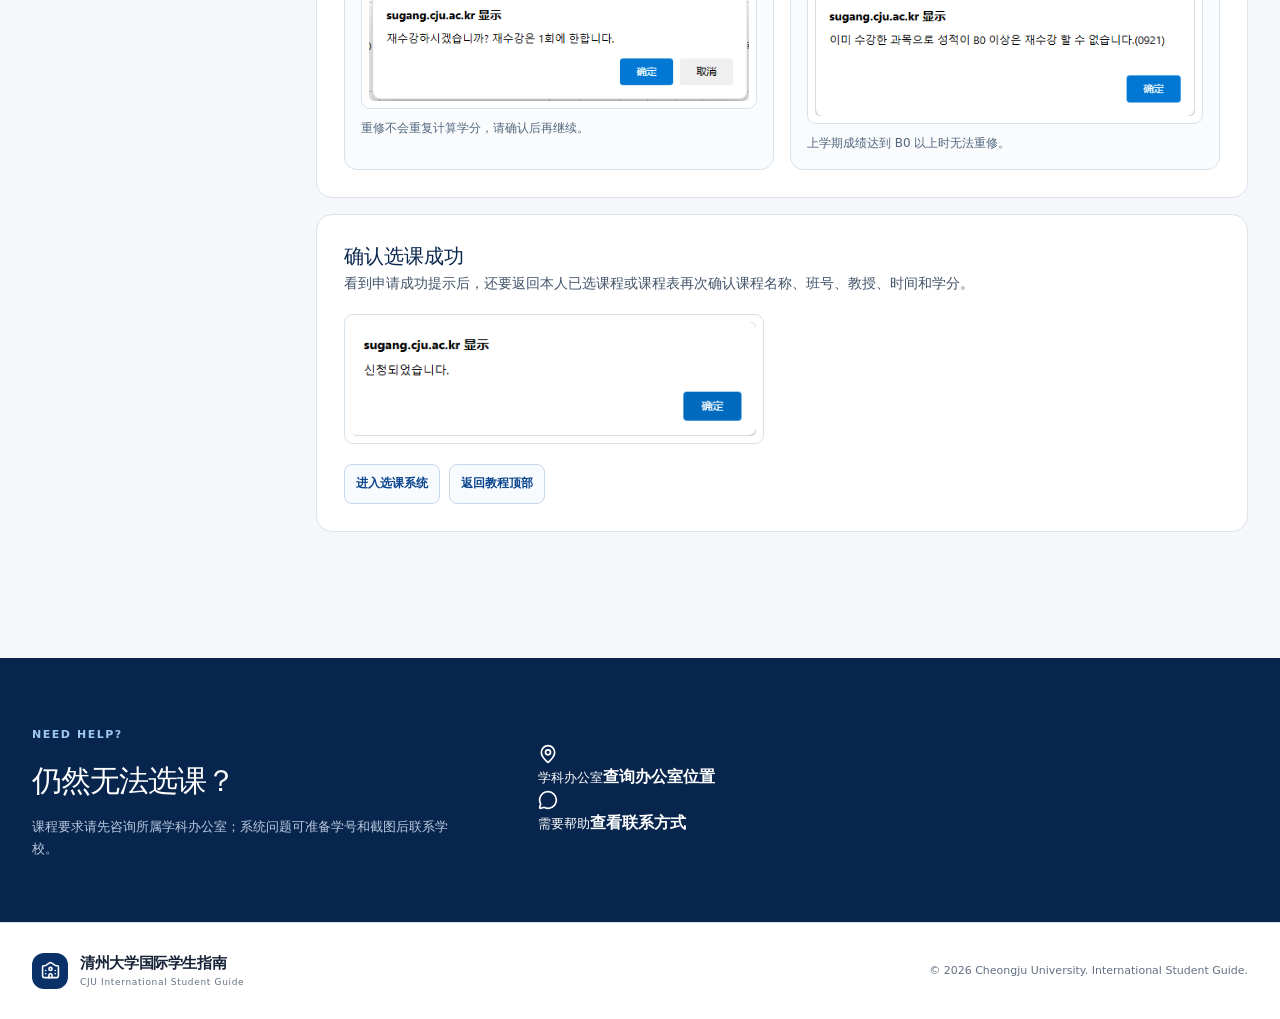
==== commit 8a2fed43: "Highlight bilingual course remark keyword" ====
--- a/course-registration.html
+++ b/course-registration.html
@@ -10,7 +10,7 @@
       content="清州大学国际学生课程筛选、预选课、正式选课和常见报错教程。"
     />
     <link href="assets/css/site.css?v=20260805-3" rel="stylesheet" />
-    <link href="assets/css/portal-fixes.css?v=20260818-4" rel="stylesheet" />
+    <link href="assets/css/portal-fixes.css?v=20260824-1" rel="stylesheet" />
   </head>
   <body class="portal-page faq-page course-registration-page">
     <header class="portal-header" data-portal-page="course"></header>
@@ -110,7 +110,12 @@
               <ul>
                 <li>提前准备学号、密码，并使用电脑浏览器操作。</li>
                 <li>确认本人专业、年级、可选学分和必须修读的课程。</li>
-                <li>双语学生选课时必须重点确认备注栏（비고）。</li>
+                <li>
+                  双语学生选课时必须重点确认备注栏（비고）里包含“<mark
+                    class="course-keyword-highlight"
+                    >이중언어</mark
+                  >”。
+                </li>
               </ul>
             </article>
 
--- a/assets/css/portal-fixes.css
+++ b/assets/css/portal-fixes.css
@@ -522,6 +522,17 @@
 
 .course-registration-page .course-alert strong {
   color: #203a58;
+}
+
+.course-registration-page .course-keyword-highlight {
+  display: inline-block;
+  padding: 0 0.35em;
+  color: #9f1d12;
+  border: 1px solid #f3b7ad;
+  border-radius: 0.35em;
+  background: #fff0a8;
+  font-weight: 850;
+  line-height: 1.4;
 }
 
 .course-registration-page .course-alert-heading {
